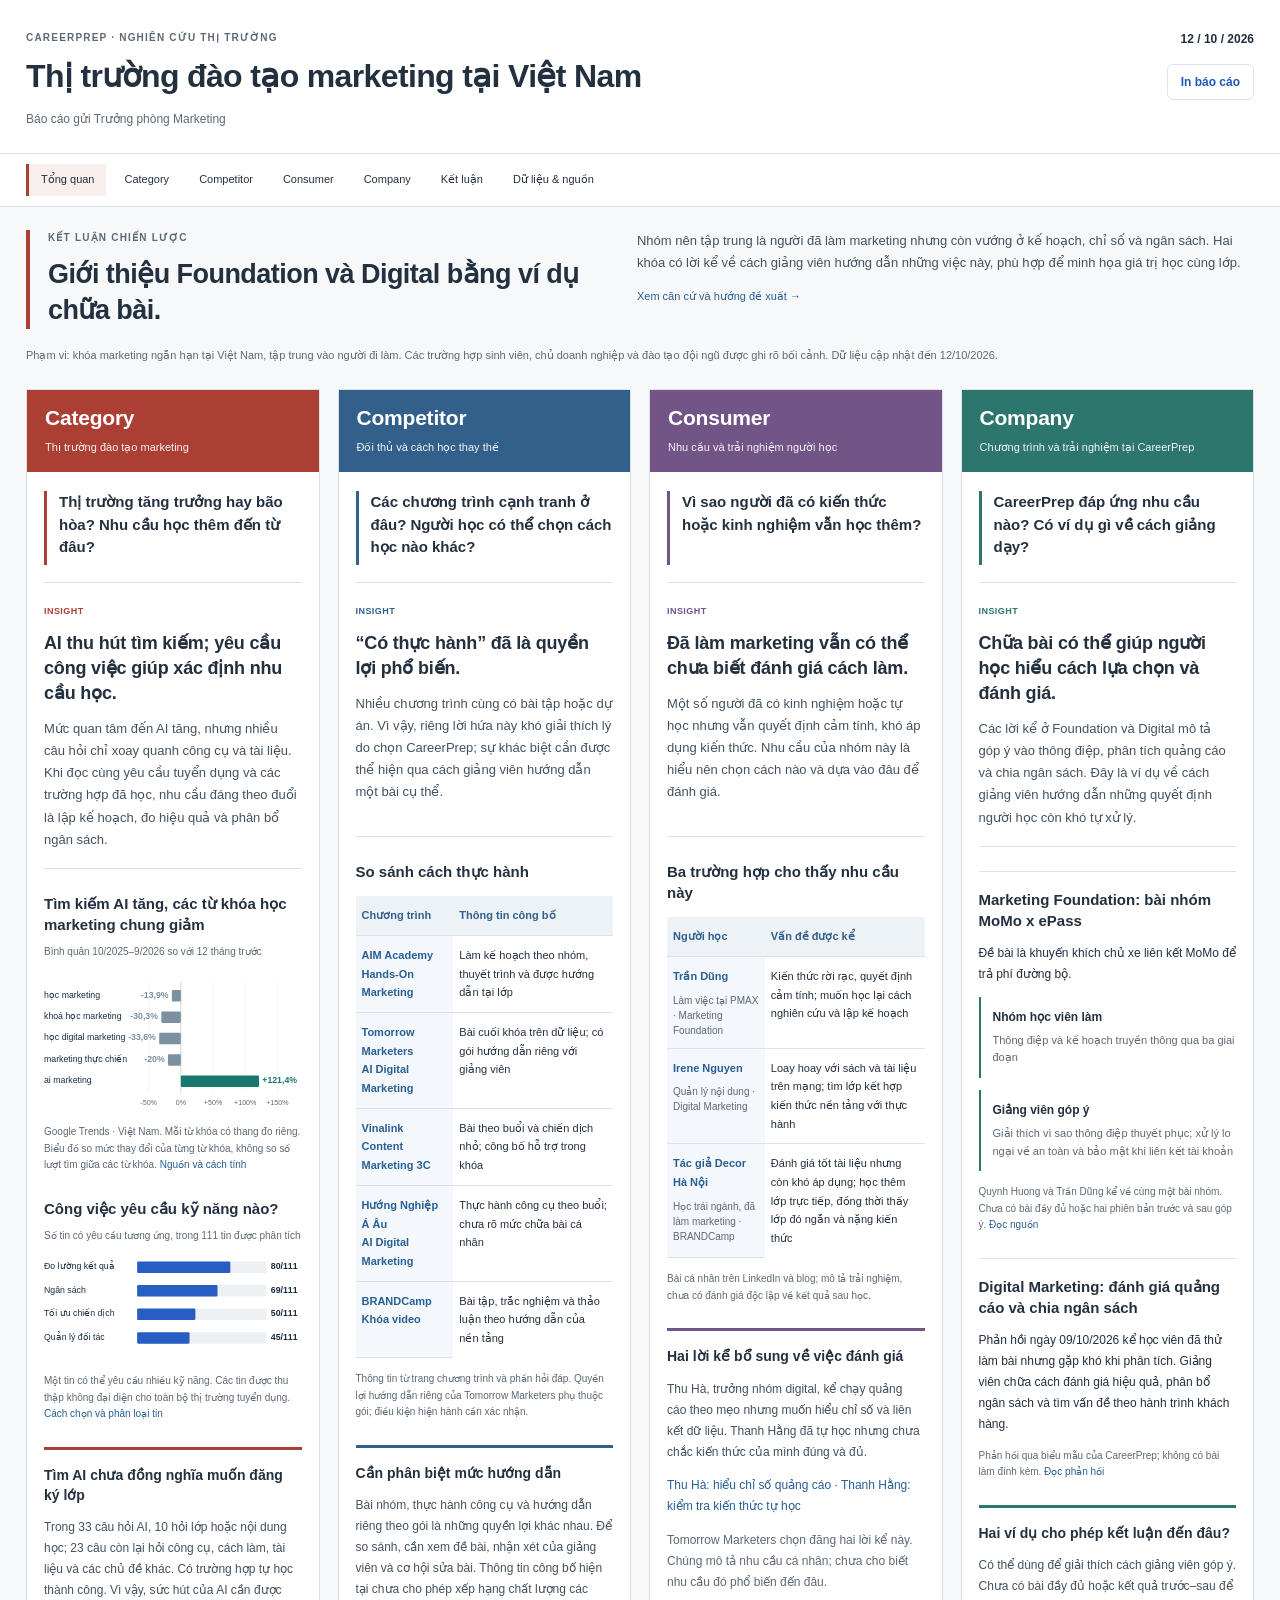
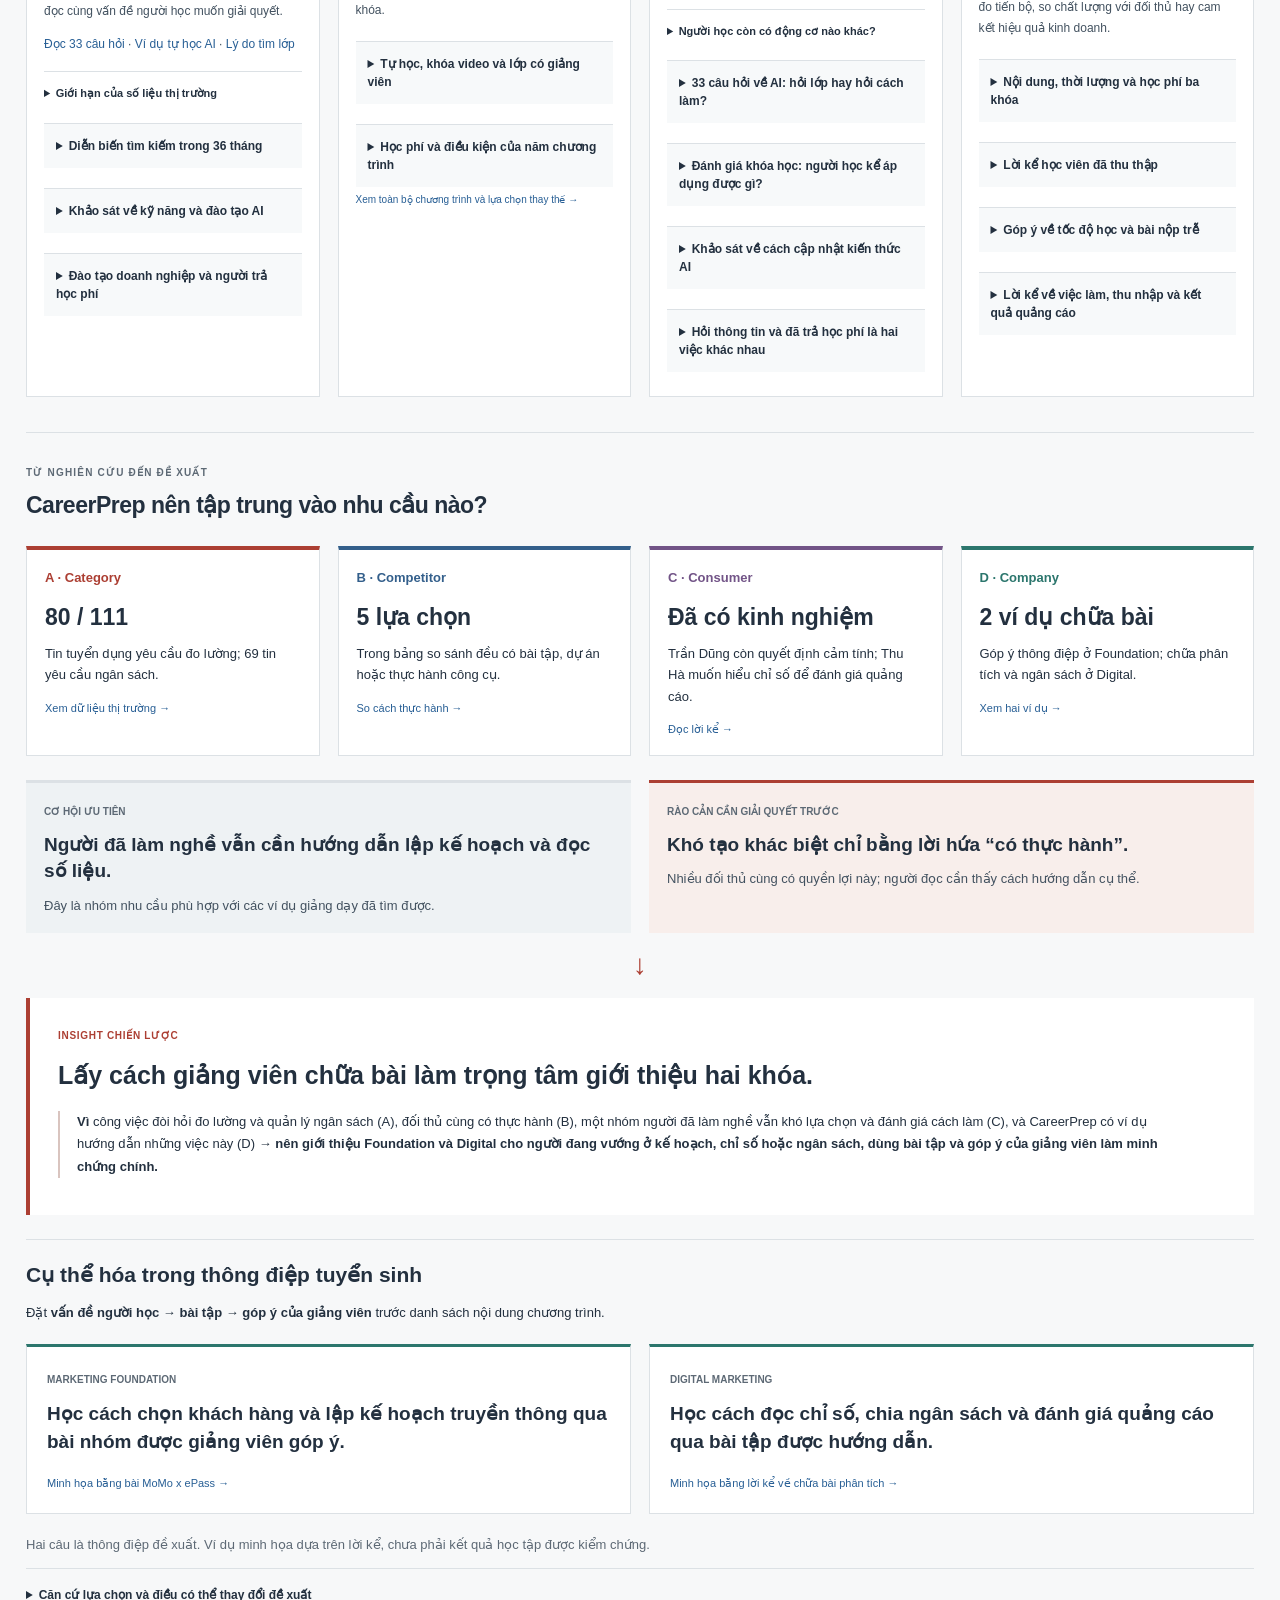
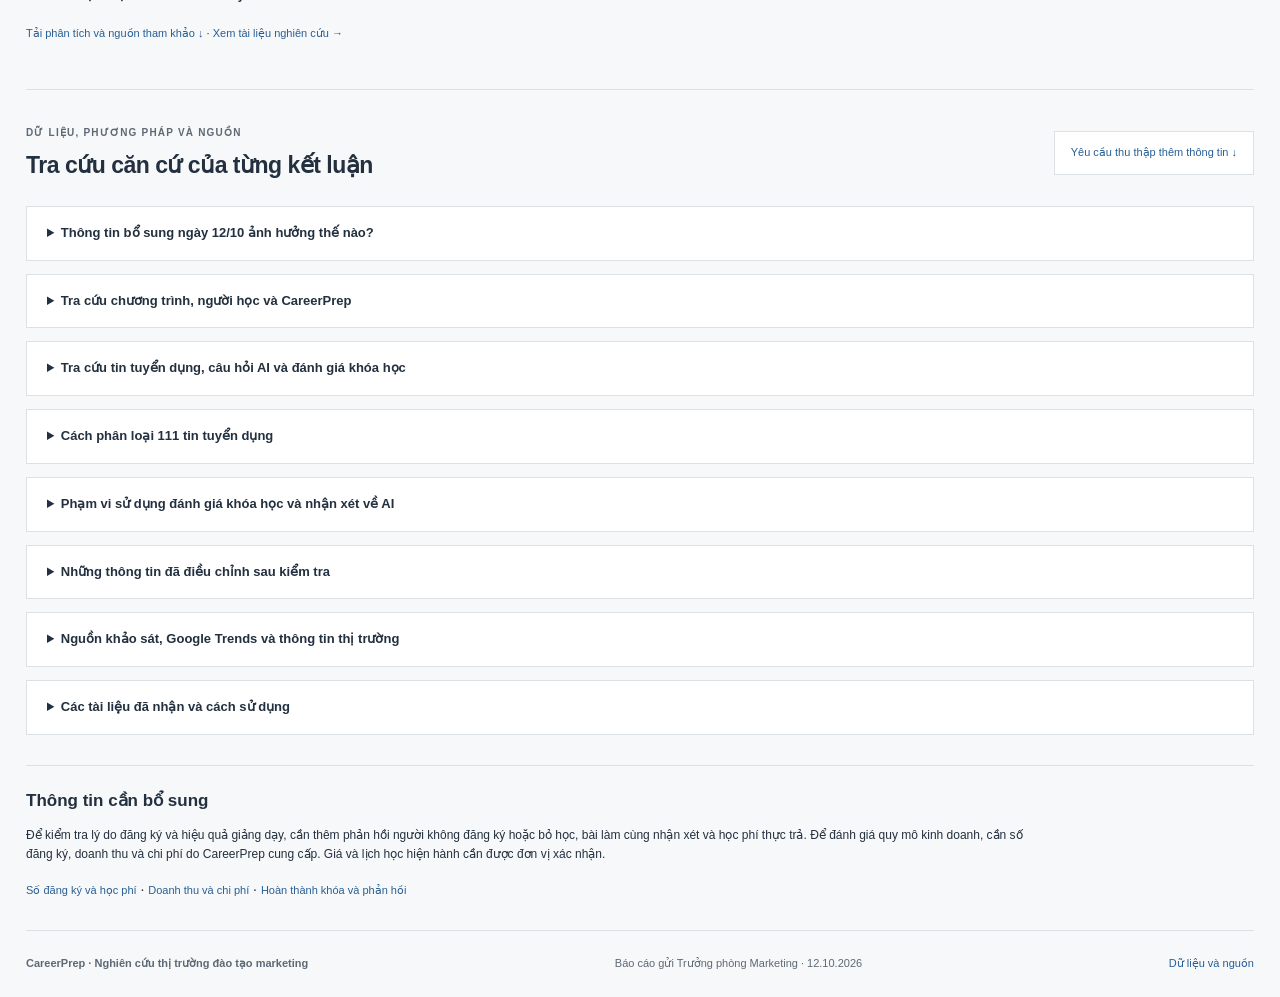
==== index.html @ 3e64b352 "Remove repeated 4C conclusions and rewrite vague dashboard copy in plain Vietnamese" ====
<!doctype html>
<html lang="vi"><head><meta charset="utf-8"><meta name="viewport" content="width=device-width,initial-scale=1"><meta name="description" content="Báo cáo nghiên cứu thị trường đào tạo marketing theo Category, Competitor, Consumer và Company; dữ liệu và nguồn đến 12/10/2026."><title>CareerPrep · Báo cáo nghiên cứu thị trường 4C</title><link rel="stylesheet" href="styles.css?v=research-v22"><link rel="stylesheet" href="research/report.css?v=research-v22"><script defer src="research/data.js?v=research-v22"></script><script defer src="research/hypothesis-data.js?v=research-v22"></script><script defer src="research/three-c-data.js?v=research-v22"></script><script defer src="research/hypothesis.js?v=research-v22"></script><script defer src="research/three-c.js?v=research-v22"></script><script defer src="story.js?v=research-v22"></script><script defer src="research/input-register.js?v=research-v22"></script><script defer src="research/catalog.js?v=research-v22"></script></head>
<body class="research-report reader-v20"><a class="skip" href="#main">Đến nội dung báo cáo</a>
<header class="report-header"><div><p class="report-label">CAREERPREP · NGHIÊN CỨU THỊ TRƯỜNG</p><h1>Thị trường đào tạo marketing tại Việt Nam</h1><p class="report-audience">Báo cáo gửi Trưởng phòng Marketing</p></div><div class="report-date"><b>12 / 10 / 2026</b><button id="print" class="quiet">In báo cáo</button></div></header>
<nav class="report-nav" aria-label="Nội dung báo cáo"><a href="#overview">Tổng quan</a><a href="#category">Category</a><a href="#insights">Competitor</a><a href="#three-c-customers">Consumer</a><a href="#three-c-company">Company</a><a href="#research-conclusions">Kết luận</a><a href="#evidence">Dữ liệu &amp; nguồn</a></nav>
<main id="main"><section id="overview" class="research-intro">
<div class="research-thesis"><div><p class="report-label">KẾT LUẬN CHIẾN LƯỢC</p><h2>Giới thiệu Foundation và Digital bằng ví dụ chữa bài.</h2></div><div><p>Nhóm nên tập trung là người đã làm marketing nhưng còn vướng ở kế hoạch, chỉ số và ngân sách. Hai khóa có lời kể về cách giảng viên hướng dẫn những việc này, phù hợp để minh họa giá trị học cùng lớp.</p><a href="#research-conclusions">Xem căn cứ và hướng đề xuất →</a></div></div>
<p class="scope-note">Phạm vi: khóa marketing ngắn hạn tại Việt Nam, tập trung vào người đi làm. Các trường hợp sinh viên, chủ doanh nghiệp và đào tạo đội ngũ được ghi rõ bối cảnh. Dữ liệu cập nhật đến 12/10/2026.</p>
</section>
<div class="four-c-board" aria-label="Nghiên cứu thị trường theo bốn C">

<section id="category" class="c-panel category"><header class="c-header"><h2>Category</h2><span>Thị trường đào tạo marketing</span></header><div class="c-content">
<p class="c-question">Thị trường tăng trưởng hay bão hòa? Nhu cầu học thêm đến từ đâu?</p>
<div class="c-finding"><span>INSIGHT</span><h3>AI thu hút tìm kiếm; yêu cầu công việc giúp xác định nhu cầu học.</h3><p>Mức quan tâm đến AI tăng, nhưng nhiều câu hỏi chỉ xoay quanh công cụ và tài liệu. Khi đọc cùng yêu cầu tuyển dụng và các trường hợp đã học, nhu cầu đáng theo đuổi là lập kế hoạch, đo hiệu quả và phân bổ ngân sách.</p></div>
<figure class="story-chart"><figcaption><h3>Tìm kiếm AI tăng, các từ khóa học marketing chung giảm</h3><p>Bình quân 10/2025–9/2026 so với 12 tháng trước</p></figcaption><div id="story-search-change"></div><p class="c-note">Google Trends · Việt Nam. Mỗi từ khóa có thang đo riêng. Biểu đồ so mức thay đổi của từng từ khóa, không so số lượt tìm giữa các từ khóa. <a href="#source-S14">Nguồn và cách tính</a></p></figure>
<figure class="story-chart"><figcaption><h3>Công việc yêu cầu kỹ năng nào?</h3><p>Số tin có yêu cầu tương ứng, trong 111 tin được phân tích</p></figcaption><div id="story-job-bars"></div><p class="c-note">Một tin có thể yêu cầu nhiều kỹ năng. Các tin được thu thập không đại diện cho toàn bộ thị trường tuyển dụng. <a href="#wave-jd-method">Cách chọn và phân loại tin</a></p></figure>
<div class="c-reading" id="category-reasoning"><h4>Tìm AI chưa đồng nghĩa muốn đăng ký lớp</h4><p>Trong 33 câu hỏi AI, 10 hỏi lớp hoặc nội dung học; 23 câu còn lại hỏi công cụ, cách làm, tài liệu và các chủ đề khác. Có trường hợp tự học thành công. Vì vậy, sức hút của AI cần được đọc cùng vấn đề người học muốn giải quyết.</p><p><a href="#wave-data" data-wave-set="voices" data-wave-group="ai-request-all">Đọc 33 câu hỏi</a> · <a href="#wave-record-OP-04">Ví dụ tự học AI</a> · <a href="#consumer-reasoning">Lý do tìm lớp</a></p><details><summary>Giới hạn của số liệu thị trường</summary><p>Google Trends đo mức quan tâm tương đối, tin tuyển dụng mô tả yêu cầu nghề. Hai nguồn chưa cho biết doanh số khóa học hoặc liệu cùng một nhóm người đã chuyển sang học AI. Nhu cầu học được suy luận khi đọc cùng các trường hợp đã tham gia lớp.</p></details></div>
<details class="c-detail"><summary>Diễn biến tìm kiếm trong 36 tháng</summary><label class="chart-select">Từ khóa<select id="story-trend-select" aria-label="Chọn từ khóa tìm kiếm"></select></label><div id="story-monthly"></div><p class="c-note">10/2023–9/2026 · thang điểm 0–100 cho từng từ khóa.</p></details>
<details class="c-detail"><summary>Khảo sát về kỹ năng và đào tạo AI</summary><p>MMA × Decision Lab khảo sát 94 người tại Việt Nam, từ 10/2023 đến 2/2024.</p><div id="research-ai-gap"></div><p class="c-note">Khó khăn khi ứng dụng AI; một người có thể chọn nhiều đáp án. <a href="#source-S01">Nguồn</a></p><h4>Tình trạng đào tạo AI tại tổ chức</h4><div id="research-ai-training"></div><p class="c-note">Tỷ lệ làm tròn cộng thành 101%. Khảo sát Đông Nam Á năm 2026 có 143 người, ghi nhận 78% coi kỹ năng và đào tạo là thách thức. Hai khảo sát khác phạm vi, nên không dùng để đo mức tăng tại Việt Nam. <a href="#source-S02">Khảo sát Đông Nam Á</a></p></details>
<details class="c-detail"><summary>Đào tạo doanh nghiệp và người trả học phí</summary><p>Ngoài khóa cho cá nhân, đã có dịch vụ đào tạo đội ngũ doanh nghiệp. Nghiên cứu về doanh nghiệp nhỏ và các chương trình được thu thập bổ sung bối cảnh cho nhu cầu này.</p><p>Chưa có số hợp đồng hoặc học phí thực trả theo năm để so quy mô đào tạo doanh nghiệp với đào tạo cá nhân. Số học viên tích lũy và ngân sách đào tạo chung không được dùng thay cho doanh thu khóa marketing.</p><a href="#source-S32">Nghiên cứu doanh nghiệp nhỏ</a> · <a href="#source-S33">Đào tạo đội ngũ</a> · <a href="#source-S34">Dịch vụ doanh nghiệp</a></details>
</div></section>

<section id="insights" class="c-panel competitor"><header class="c-header"><h2>Competitor</h2><span>Đối thủ và cách học thay thế</span></header><div class="c-content">
<p class="c-question">Các chương trình cạnh tranh ở đâu? Người học có thể chọn cách học nào khác?</p>
<div class="c-finding"><span>INSIGHT</span><h3>“Có thực hành” đã là quyền lợi phổ biến.</h3><p>Nhiều chương trình cùng có bài tập hoặc dự án. Vì vậy, riêng lời hứa này khó giải thích lý do chọn CareerPrep; sự khác biệt cần được thể hiện qua cách giảng viên hướng dẫn một bài cụ thể.</p></div>
<div class="practice-comparison"><h3>So sánh cách thực hành</h3><table><thead><tr><th>Chương trình</th><th>Thông tin công bố</th></tr></thead><tbody>
<tr><th><a href="#three-c-record-CP1a-022">AIM Academy<br>Hands-On Marketing</a></th><td>Làm kế hoạch theo nhóm, thuyết trình và được hướng dẫn tại lớp</td></tr>
<tr><th><a href="#three-c-record-CP1a-002">Tomorrow Marketers<br>AI Digital Marketing</a></th><td>Bài cuối khóa trên dữ liệu; có gói hướng dẫn riêng với giảng viên</td></tr>
<tr><th><a href="#three-c-record-CP2-002">Vinalink<br>Content Marketing 3C</a></th><td>Bài theo buổi và chiến dịch nhỏ; công bố hỗ trợ trong khóa</td></tr>
<tr><th><a href="#three-c-record-CP2-041">Hướng Nghiệp Á Âu<br>AI Digital Marketing</a></th><td>Thực hành công cụ theo buổi; chưa rõ mức chữa bài cá nhân</td></tr>
<tr><th><a href="#three-c-record-M3C-PU-114">BRANDCamp<br>Khóa video</a></th><td>Bài tập, trắc nghiệm và thảo luận theo hướng dẫn của nền tảng</td></tr>
</tbody></table><p class="c-note">Thông tin từ trang chương trình và phần hỏi đáp. Quyền lợi hướng dẫn riêng của Tomorrow Marketers phụ thuộc gói; điều kiện hiện hành cần xác nhận.</p></div>
<div class="c-reading" id="competitor-reasoning"><h4>Cần phân biệt mức hướng dẫn</h4><p>Bài nhóm, thực hành công cụ và hướng dẫn riêng theo gói là những quyền lợi khác nhau. Để so sánh, cần xem đề bài, nhận xét của giảng viên và cơ hội sửa bài. Thông tin công bố hiện tại chưa cho phép xếp hạng chất lượng các khóa.</p></div>
<details class="c-detail"><summary>Tự học, khóa video và lớp có giảng viên</summary><div class="alternative-strip"><div><b>Tự học</b><span>Tìm tài liệu, xem video và thử công cụ; tự kiểm tra cách làm</span></div><div><b>Khóa video</b><span>Học theo chương trình có sẵn, chủ động thời gian; cách hỗ trợ tùy nền tảng</span></div><div><b>Lớp có giảng viên</b><span>Học theo lịch, trao đổi và làm bài; mức chữa bài tùy chương trình</span></div></div><p>Đây là các lựa chọn thay thế cho nhu cầu học thêm. Có người tự học hiệu quả, nên sự quan tâm đến một kỹ năng chưa chắc dẫn đến đăng ký lớp.</p><a href="#wave-record-OP-06">Các trường hợp chọn tự học</a></details>
<details class="c-detail provider-prices"><summary>Học phí và điều kiện của năm chương trình</summary><div class="provider-list">
<article><div><b>AIM Academy</b><span>Hands-On Marketing</span></div><p>8 buổi; đăng ký theo cặp; bài nhóm và thuyết trình.</p><p class="fee"><b>6,5 triệu đồng / 2 người</b><small>Thuế VAT chưa rõ. <a href="#three-c-record-M3C-PU-100">Xem điều kiện</a></small></p></article>
<article><div><b>Tomorrow Marketers</b><span>AI Digital Marketing</span></div><p>8 buổi học cùng lớp và 2 phần tự học; có bài cuối khóa.</p><p class="fee"><b>Giá hiện hành cần xác nhận</b><small>Ngày 11/10 ghi nhận 8,91 triệu đồng. Trang đối chiếu ngày 12/10 ghi mức khác, chưa rõ điều kiện gói. <a href="#three-c-record-VFU-PU001">Hai thông tin giá</a></small></p></article>
<article><div><b>Vinalink</b><span>Agentic Content Marketing 3C</span></div><p>6 buổi / 18 giờ; nội dung đa kênh, AI và bài tập.</p><p class="fee"><b>Hai phần trên trang ghi giá khác nhau</b><small>Phần chính: 9,9 / 7,4 triệu đồng. Phần hỏi đáp: 8,9 / 6,9 / 5,9 triệu đồng. <a href="#three-c-record-M3C-PU-109">Chi tiết</a></small></p></article>
<article><div><b>Hướng Nghiệp Á Âu</b><span>Ứng dụng AI vào Digital Marketing</span></div><p>Trọn khóa 9 buổi hoặc từng chuyên đề 3 buổi.</p><p class="fee"><b>2,4 triệu đồng qua mạng / 3 triệu đồng tại lớp</b><small>Giá trọn khóa ghi nhận ngày 11/10; thuế VAT chưa rõ. <a href="#three-c-record-M3C-PU-110">Xem điều kiện</a></small></p></article>
<article><div><b>BRANDCamp</b><span>Foundation of Digital Marketing</span></div><p>85 video; bài tập và thảo luận; thời gian truy cập không giới hạn theo hướng dẫn nền tảng.</p><p class="fee"><b>299.000 đồng / khóa video</b><small>Giá công bố. Ưu đãi 30% được ghi nhận trước đó chưa được xác nhận lại. <a href="#three-c-record-VFU-PU002">Giá và số video</a> · <a href="#three-c-record-M3C-PU-114">Quyền truy cập</a></small></p></article>
</div></details><a class="c-source" href="#three-c-data">Xem toàn bộ chương trình và lựa chọn thay thế →</a>
</div></section>

<section id="three-c-customers" class="c-panel consumer"><header class="c-header"><h2>Consumer</h2><span>Nhu cầu và trải nghiệm người học</span></header><div class="c-content">
<p class="c-question">Vì sao người đã có kiến thức hoặc kinh nghiệm vẫn học thêm?</p>
<div class="c-finding"><span>INSIGHT</span><h3>Đã làm marketing vẫn có thể chưa biết đánh giá cách làm.</h3><p>Một số người đã có kinh nghiệm hoặc tự học nhưng vẫn quyết định cảm tính, khó áp dụng kiến thức. Nhu cầu của nhóm này là hiểu nên chọn cách nào và dựa vào đâu để đánh giá.</p></div>
<div class="practice-comparison learner-comparison"><h3>Ba trường hợp cho thấy nhu cầu này</h3><table><thead><tr><th>Người học</th><th>Vấn đề được kể</th></tr></thead><tbody>
<tr><th><a href="#three-c-record-M3C-CC-111">Trần Dũng</a><small>Làm việc tại PMAX · Marketing Foundation</small></th><td>Kiến thức rời rạc, quyết định cảm tính; muốn học lại cách nghiên cứu và lập kế hoạch</td></tr>
<tr><th><a href="#three-c-record-M3C-CC-109">Irene Nguyen</a><small>Quản lý nội dung · Digital Marketing</small></th><td>Loay hoay với sách và tài liệu trên mạng; tìm lớp kết hợp kiến thức nền tảng với thực hành</td></tr>
<tr><th><a href="#three-c-record-M3C-CC-005">Tác giả Decor Hà Nội</a><small>Học trái ngành, đã làm marketing · BRANDCamp</small></th><td>Đánh giá tốt tài liệu nhưng còn khó áp dụng; học thêm lớp trực tiếp, đồng thời thấy lớp đó ngắn và nặng kiến thức</td></tr>
</tbody></table><p class="c-note">Bài cá nhân trên LinkedIn và blog; mô tả trải nghiệm, chưa có đánh giá độc lập về kết quả sau học.</p></div>
<div class="c-reading" id="consumer-reasoning"><h4>Hai lời kể bổ sung về việc đánh giá</h4><p>Thu Hà, trưởng nhóm digital, kể chạy quảng cáo theo mẹo nhưng muốn hiểu chỉ số và liên kết dữ liệu. Thanh Hằng đã tự học nhưng chưa chắc kiến thức của mình đúng và đủ.</p><p><a href="#three-c-record-M3C-CC-002">Thu Hà: hiểu chỉ số quảng cáo</a> · <a href="#three-c-record-M3C-CC-010">Thanh Hằng: kiểm tra kiến thức tự học</a></p><p class="c-note">Tomorrow Marketers chọn đăng hai lời kể này. Chúng mô tả nhu cầu cá nhân; chưa cho biết nhu cầu đó phổ biến đến đâu.</p><details><summary>Người học còn có động cơ nào khác?</summary><p>Có người học để tìm hiểu nghề, kết nối hoặc theo bạn bè giới thiệu; có người tự học thành công. Nhu cầu được hướng dẫn cách lựa chọn và đánh giá chỉ mô tả một nhóm người học.</p><a href="#three-c-record-M3C-CC-114">Bạn bè giới thiệu</a> · <a href="#wave-record-OP-08">Các động cơ khác</a> · <a href="#wave-record-OP-04">Tự học thành công</a></details></div>
<details class="c-detail"><summary>33 câu hỏi về AI: hỏi lớp hay hỏi cách làm?</summary><figure class="story-chart"><figcaption><h3>Nội dung các câu hỏi về AI</h3><p>33 câu hỏi; mỗi câu được xếp vào một nhóm</p></figcaption><div id="story-ai-bars"></div><p class="c-note">10 câu thuộc nhóm hỏi lớp hoặc nội dung học; các câu còn lại hỏi công cụ, cách làm và tài liệu. Đây là câu hỏi, chưa phải giao dịch mua khóa. <a href="#wave-data" data-wave-set="voices" data-wave-group="ai-request-all">Đọc 33 câu hỏi</a></p></figure></details>
<details class="c-detail"><summary>Đánh giá khóa học: người học kể áp dụng được gì?</summary><p>Trong 42 đánh giá thuộc phạm vi nghiên cứu, 11 kể đã áp dụng sau học. Bảy trong 11 đánh giá này có liên hệ thương mại được ghi nhận, nên cần thận trọng khi sử dụng.</p><div id="wave-output-chart"></div><p class="c-note">Chủ yếu là đánh giá khóa video. Không dùng để suy tỷ lệ áp dụng của học viên CareerPrep. Một đánh giá không kể việc áp dụng cũng chưa có nghĩa học không hiệu quả. <a href="#wave-data" data-wave-set="reviews" data-wave-group="eligible">Đọc từng đánh giá</a></p></details>
<details class="c-detail"><summary>Khảo sát về cách cập nhật kiến thức AI</summary><div id="research-learning-methods"></div><p class="c-note">MMA × Decision Lab · 94 người tại Việt Nam · 10/2023–2/2024 · được chọn nhiều đáp án. “Khóa đào tạo” không xác nhận học phí hoặc người trả tiền. <a href="#source-S01">Nguồn</a></p></details>
<details class="c-detail"><summary>Hỏi thông tin và đã trả học phí là hai việc khác nhau</summary><p>Ba bình luận LinkedIn lần lượt hỏi thông tin khóa học, xin bài tham khảo và muốn học miễn phí. Không tính cả ba là người có ý định mua.</p><a href="#three-c-record-M3C-CC-115">Hỏi thông tin</a> · <a href="#three-c-record-M3C-CC-116">Xin bài tham khảo</a> · <a href="#three-c-record-M3C-CC-117">Muốn học miễn phí</a></details>
</div></section>

<section id="three-c-company" class="c-panel company"><header class="c-header"><h2>Company</h2><span>Chương trình và trải nghiệm tại CareerPrep</span></header><div class="c-content">
<p class="c-question">CareerPrep đáp ứng nhu cầu nào? Có ví dụ gì về cách giảng dạy?</p>
<div class="c-finding"><span>INSIGHT</span><h3>Chữa bài có thể giúp người học hiểu cách lựa chọn và đánh giá.</h3><p>Các lời kể ở Foundation và Digital mô tả góp ý vào thông điệp, phân tích quảng cáo và chia ngân sách. Đây là ví dụ về cách giảng viên hướng dẫn những quyết định người học còn khó tự xử lý.</p></div>
<div class="company-example"><h3>Marketing Foundation: bài nhóm MoMo x ePass</h3><p>Đề bài là khuyến khích chủ xe liên kết MoMo để trả phí đường bộ.</p><ol class="observed-case"><li><b>Nhóm học viên làm</b><span>Thông điệp và kế hoạch truyền thông qua ba giai đoạn</span></li><li><b>Giảng viên góp ý</b><span>Giải thích vì sao thông điệp thuyết phục; xử lý lo ngại về an toàn và bảo mật khi liên kết tài khoản</span></li></ol><p class="c-note">Quynh Huong và Trần Dũng kể về cùng một bài nhóm. Chưa có bài đầy đủ hoặc hai phiên bản trước và sau góp ý. <a href="#three-c-record-M3C-PF-023">Đọc nguồn</a></p></div>
<div class="company-example"><h3>Digital Marketing: đánh giá quảng cáo và chia ngân sách</h3><p>Phản hồi ngày 09/10/2026 kể học viên đã thử làm bài nhưng gặp khó khi phân tích. Giảng viên chữa cách đánh giá hiệu quả, phân bổ ngân sách và tìm vấn đề theo hành trình khách hàng.</p><p class="c-note">Phản hồi qua biểu mẫu của CareerPrep; không có bài làm đính kèm. <a href="#three-c-record-M3C-PF-016">Đọc phản hồi</a></p></div>
<div class="c-reading" id="company-reasoning"><h4>Hai ví dụ cho phép kết luận đến đâu?</h4><p>Có thể dùng để giải thích cách giảng viên góp ý. Chưa có bài đầy đủ hoặc kết quả trước–sau để đo tiến bộ, so chất lượng với đối thủ hay cam kết hiệu quả kinh doanh.</p></div>
<details class="c-detail"><summary>Nội dung, thời lượng và học phí ba khóa</summary><div class="course-facts" id="story-course-facts"></div><p class="c-note">Foundation: giảm 500.000 đồng trước ngày 15 hằng tháng theo trang đọc ngày 12/10. Digital: gói 5 triệu và 5,99 triệu đồng. Social Media AI: giá ưu đãi 3,2 triệu đồng, mức “giảm 30%” và hướng dẫn thanh toán 4,89 triệu đồng chưa thống nhất; thời hạn ưu đãi chưa rõ.</p></details>
<details class="c-detail"><summary>Lời kể học viên đã thu thập</summary><div class="company-proof"><div><b>Marketing Foundation</b><span>6 bài học viên tự đăng</span></div><div><b>Digital Marketing</b><span>2 bài học viên tự đăng</span></div><div><b>Social Media AI</b><span>Chưa có bài tương ứng trong dữ liệu thu thập</span></div></div><p class="c-note">Đây là số bài tìm được, không phải số người mua hoặc tỷ lệ hài lòng. Bài Data Foundation được giữ riêng vì chưa xác nhận thuộc CareerPrep.</p></details>
<details class="c-detail"><summary>Góp ý về tốc độ học và bài nộp trễ</summary><p>Một phản hồi Digital ngày 19/09/2025 đề nghị giảng chậm hơn cho người mới. Phản hồi ngày 12/08/2026 mong được chữa bài nộp trễ; chưa xác nhận đã được chữa.</p><p><a href="#three-c-record-M3C-PF-039">Tốc độ học</a> · <a href="#three-c-record-M3C-PF-022">Bài nộp trễ</a></p><p class="c-note">Góp ý về Data Marketers thuộc khóa khác, được trình bày riêng.</p></details>
<details class="c-detail"><summary>Lời kể về việc làm, thu nhập và kết quả quảng cáo</summary><p>Có 56 bản ghi từ story Instagram do đơn vị chọn đăng. Chưa xác nhận số học viên riêng biệt hoặc kiểm chứng kết quả được kể. Không dùng những lời kể này để tính tỷ lệ có việc, tăng lương hay hiệu quả quảng cáo.</p><a href="#three-c-record-M3C-OQ-P2-001">Vì sao dữ liệu có 56 bản ghi nhưng ghi chú nói 57 story?</a></details>
</div></section>
</div>

<section class="cross-c connected-story" id="research-conclusions"><div class="connection-heading"><p class="report-label">TỪ NGHIÊN CỨU ĐẾN ĐỀ XUẤT</p><h2>CareerPrep nên tập trung vào nhu cầu nào?</h2></div>
<div class="connection-grid" aria-label="Bốn căn cứ dẫn đến đề xuất"><article class="category"><b>A · Category</b><strong>80 / 111</strong><p>Tin tuyển dụng yêu cầu đo lường; 69 tin yêu cầu ngân sách.</p><a href="#category-reasoning">Xem dữ liệu thị trường →</a></article><article class="competitor"><b>B · Competitor</b><strong>5 lựa chọn</strong><p>Trong bảng so sánh đều có bài tập, dự án hoặc thực hành công cụ.</p><a href="#insights">So cách thực hành →</a></article><article class="consumer"><b>C · Consumer</b><strong>Đã có kinh nghiệm</strong><p>Trần Dũng còn quyết định cảm tính; Thu Hà muốn hiểu chỉ số để đánh giá quảng cáo.</p><a href="#consumer-reasoning">Đọc lời kể →</a></article><article class="company"><b>D · Company</b><strong>2 ví dụ chữa bài</strong><p>Góp ý thông điệp ở Foundation; chữa phân tích và ngân sách ở Digital.</p><a href="#three-c-company">Xem hai ví dụ →</a></article></div>
<div class="strategy-priority"><div><span>CƠ HỘI ƯU TIÊN</span><h3>Người đã làm nghề vẫn cần hướng dẫn lập kế hoạch và đọc số liệu.</h3><p>Đây là nhóm nhu cầu phù hợp với các ví dụ giảng dạy đã tìm được.</p></div><div><span>RÀO CẢN CẦN GIẢI QUYẾT TRƯỚC</span><h3>Khó tạo khác biệt chỉ bằng lời hứa “có thực hành”.</h3><p>Nhiều đối thủ cùng có quyền lợi này; người đọc cần thấy cách hướng dẫn cụ thể.</p></div></div>
<div class="connection-arrow" aria-hidden="true">↓</div><div class="joint-insight"><span>INSIGHT CHIẾN LƯỢC</span><h3>Lấy cách giảng viên chữa bài làm trọng tâm giới thiệu hai khóa.</h3><p class="causal-sentence"><b>Vì</b> công việc đòi hỏi đo lường và quản lý ngân sách (A), đối thủ cùng có thực hành (B), một nhóm người đã làm nghề vẫn khó lựa chọn và đánh giá cách làm (C), và CareerPrep có ví dụ hướng dẫn những việc này (D) → <b>nên giới thiệu Foundation và Digital cho người đang vướng ở kế hoạch, chỉ số hoặc ngân sách, dùng bài tập và góp ý của giảng viên làm minh chứng chính.</b></p></div>
<div class="strategy-application"><h3>Cụ thể hóa trong thông điệp tuyển sinh</h3><p>Đặt <b>vấn đề người học → bài tập → góp ý của giảng viên</b> trước danh sách nội dung chương trình.</p><div class="message-grid"><article><span>MARKETING FOUNDATION</span><h4>Học cách chọn khách hàng và lập kế hoạch truyền thông qua bài nhóm được giảng viên góp ý.</h4><a href="#three-c-record-M3C-PF-023">Minh họa bằng bài MoMo x ePass →</a></article><article><span>DIGITAL MARKETING</span><h4>Học cách đọc chỉ số, chia ngân sách và đánh giá quảng cáo qua bài tập được hướng dẫn.</h4><a href="#three-c-record-M3C-PF-016">Minh họa bằng lời kể về chữa bài phân tích →</a></article></div><p class="c-note">Hai câu là thông điệp đề xuất. Ví dụ minh họa dựa trên lời kể, chưa phải kết quả học tập được kiểm chứng.</p></div>
<details class="conclusion-conditions"><summary>Căn cứ lựa chọn và điều có thể thay đổi đề xuất</summary><p>Ưu tiên nhu cầu này vì có trường hợp cụ thể, phù hợp nội dung khóa và có ví dụ hướng dẫn để minh họa. Chọn Foundation và Digital theo các ví dụ tìm được, chưa phải theo doanh thu hoặc hiệu quả cao nhất.</p><p>Rào cản được ưu tiên theo phân tích 4C; chưa có khảo sát xếp hạng mọi lý do không đăng ký. Cũng chưa xác minh người cân nhắc phản ứng thế nào với thông điệp hiện tại.</p><ul><li>Nếu giá, lịch học, chứng chỉ hoặc kết nối quyết định việc chọn lớp, vai trò của chữa bài trong thông điệp cần được điều chỉnh.</li><li>Muốn khẳng định tiến bộ sau học hoặc chất lượng hơn đối thủ, cần bài làm và nhận xét được so cùng điều kiện.</li></ul></details><p class="connection-download"><a href="research/inference/2026-10-12/insights.md" download>Tải phân tích và nguồn tham khảo ↓</a> · <a href="#input-coverage">Xem tài liệu nghiên cứu →</a></p></section>

<section id="evidence" class="research-appendix"><div class="appendix-heading"><div><p class="report-label">DỮ LIỆU, PHƯƠNG PHÁP VÀ NGUỒN</p><h2>Tra cứu căn cứ của từng kết luận</h2></div><a class="research-download" href="research/muse/2026-10-12-followup/muse_remaining_prompt.md" download>Yêu cầu thu thập thêm thông tin ↓</a></div>
<details class="research-disclosure" id="followup-review"><summary>Thông tin bổ sung ngày 12/10 ảnh hưởng thế nào?</summary><ul><li>Dữ liệu bổ sung giúp nhận diện nhu cầu học của người đã làm nghề và bổ sung hai ví dụ chữa bài.</li><li>Social Media AI chưa có lời kể học viên tương ứng trong tài liệu đã tìm được.</li><li>Học phí được đọc cùng điều kiện gói và ngày ghi nhận. Các mức giá mâu thuẫn được trình bày riêng.</li><li>Các trường hợp trùng và thông tin chưa xác nhận đều có ghi chú. Người xin tài liệu không được tính thành người có ý định mua khóa.</li></ul><div class="actions" id="followup-downloads"></div><p class="c-note">Bảy tài liệu bổ sung gồm 331 thông tin chương trình, 98 bản ghi bài tập và phản hồi, 36 trường hợp người học, 83 nguồn, 133 lần kiểm tra và 47 câu hỏi. Một người có thể được nhắc ở nhiều tài liệu.</p></details>
<details class="research-disclosure" id="three-c-browser"><summary>Tra cứu chương trình, người học và CareerPrep</summary><article class="panel" id="three-c-data"><div class="panel-head"><div><h3>Dữ liệu về chương trình và người học</h3><p class="caption">Có 142 thông tin chương trình, 47 lựa chọn thay thế, 124 bản ghi về người học và 48 thông tin CareerPrep. Số dòng không tương đương số chương trình hoặc số người riêng biệt.</p></div></div>
<div class="wave-controls"><label>Loại dữ liệu<select id="three-c-dataset" aria-label="Loại thông tin chương trình"><option value="programs">Chương trình đối thủ</option><option value="alternatives">Phương án thay thế</option><option value="customers">Trường hợp người học</option><option value="company">Thông tin CareerPrep</option><option value="evidence">Dữ kiện</option><option value="sources">Nguồn</option><option value="logs">Lịch sử tìm và kiểm tra nguồn</option><option value="updates">Thông tin chương trình bổ sung</option><option value="practice">Bài tập và phản hồi</option><option value="questions">Câu hỏi cần xác nhận</option></select></label><label>Tình trạng thông tin<select id="three-c-status" aria-label="Tình trạng thông tin chương trình"><option value="">Tất cả</option></select></label><label>Tìm đơn vị, người học hoặc nội dung<input id="three-c-search" type="search" aria-label="Tìm thông tin chương trình và người học" placeholder="CareerPrep, học phí, tên người học…"></label><button class="quiet" id="three-c-reset">Xóa bộ lọc</button></div>
<p class="caption" id="three-c-count" aria-live="polite"></p><div class="table-wrap"><table class="three-c-records"><thead><tr><th>Mã / tên</th><th>Nội dung</th><th>Ghi chú về nguồn</th><th>Nguồn / nội dung đầy đủ</th></tr></thead><tbody id="three-c-body"></tbody></table></div><div class="wave-pagination"><button class="quiet" id="three-c-prev">Trang trước</button><span id="three-c-page"></span><button class="quiet" id="three-c-next">Trang sau</button></div>
<details class="calculation" id="three-c-audit"><summary>Thông tin trùng, mâu thuẫn hoặc chưa rõ</summary><div class="table-wrap"><table><thead><tr><th>Thông tin liên quan</th><th>Cách sử dụng</th><th>Lý do</th></tr></thead><tbody id="three-c-audit-body"></tbody></table></div></details>
<details class="calculation"><summary>Tải tài liệu gốc và yêu cầu thu thập thêm</summary><div class="actions" id="three-c-downloads"></div><p class="chart-note">Có thể tải các tài liệu ban đầu hoặc bản kèm ghi chú kiểm tra. </p></details></article></details>
<details class="research-disclosure" id="wave-browser"><summary>Tra cứu tin tuyển dụng, câu hỏi AI và đánh giá khóa học</summary><div id="wave-stats" class="wave-stats"></div><div id="wave-data"><h4>Tìm nội dung đã thu thập</h4><p class="caption">Chọn loại thông tin, nhóm nội dung hoặc tìm theo từ khóa. Bấm vào mã tham chiếu để đọc nguồn và nội dung đầy đủ.</p><div class="wave-controls"><label>Loại dữ liệu<select id="wave-dataset" aria-label="Loại thông tin tuyển dụng và đánh giá"><option value="evidence">115 thông tin và bảng tổng hợp</option><option value="jd">112 tin tuyển dụng</option><option value="reviews">54 đánh giá khóa học</option><option value="voices">164 bản ghi thảo luận</option><option value="opportunities">11 bảng so sánh nhu cầu</option></select></label><label>Lọc theo<select id="wave-group" aria-label="Nhóm nội dung tuyển dụng và đánh giá"></select></label><label>Tìm nội dung<input id="wave-search" type="search" aria-label="Tìm tin tuyển dụng và đánh giá" placeholder="Ngân sách, video, tên khóa học…"></label><button class="quiet" id="wave-reset">Bỏ lọc</button></div><p class="caption" id="wave-count" aria-live="polite"></p><div class="table-wrap"><table class="wave-data-table"><thead><tr><th>Mã / nhóm</th><th>Nội dung</th><th>Ghi chú về nguồn và cách sử dụng</th><th>Nguồn / nội dung đầy đủ</th></tr></thead><tbody id="wave-data-body"></tbody></table></div><div class="wave-pagination"><button id="wave-prev" class="quiet">Trang trước</button><span id="wave-page"></span><button id="wave-next" class="quiet">Trang sau</button></div></div>
<div class="actions" id="wave-downloads"></div></details>
<details class="research-disclosure" id="wave-jd-method"><summary>Cách phân loại 111 tin tuyển dụng</summary><div class="table-wrap"><table><thead><tr><th>Yêu cầu</th><th>Trước kiểm tra</th><th>Sau kiểm tra</th><th>Điều chỉnh</th></tr></thead><tbody id="wave-jd-compare"></tbody></table></div><div class="table-wrap"><table><thead><tr><th>Vai trò</th><th>Số tin</th><th>Ngân sách</th><th>Đo lường</th><th>Tối ưu</th><th>Đối tác</th></tr></thead><tbody id="wave-role-matrix"></tbody></table></div><p class="c-note">Thu thập 112 tin, loại một tin thực tập và phân tích 111 tin. Một tin có thể thuộc nhiều nhóm yêu cầu. Các tin được chọn không đại diện cho toàn thị trường tuyển dụng.</p></details>
<details class="research-disclosure"><summary>Phạm vi sử dụng đánh giá khóa học và nhận xét về AI</summary><div id="wave-review-chart"></div><p class="c-note">Trong 54 đánh giá thu thập, 42 thuộc phạm vi nghiên cứu; 16 trong số này có liên hệ thương mại được ghi nhận. Thông tin này giúp đọc nguồn thận trọng hơn, không xếp hạng chất lượng khóa.</p><div class="table-wrap"><table><thead><tr><th>Chủ đề nhận xét / lời kể</th><th>Số bản ghi</th><th>Tra cứu</th></tr></thead><tbody id="wave-ai-other-body"></tbody></table></div></details>
<details class="research-disclosure"><summary>Những thông tin đã điều chỉnh sau kiểm tra</summary><div class="table-wrap"><table><thead><tr><th>Mục</th><th>Điều chỉnh</th><th>Căn cứ</th></tr></thead><tbody id="wave-audit-body"></tbody></table></div></details>
<details class="research-disclosure" id="baseline-source-browser"><summary>Nguồn khảo sát, Google Trends và thông tin thị trường</summary><div class="baseline-tools"><label>Tìm thông tin<input id="baseline-search" type="search" placeholder="AI, đào tạo, kỹ năng…"></label><button id="download-csv" class="quiet">Tải bảng thông tin thị trường</button></div><p id="baseline-count" class="c-note"></p><div class="table-wrap"><table><thead><tr><th>Mã</th><th>Dữ kiện</th><th>Số liệu / thời gian</th><th>Nguồn / giới hạn</th></tr></thead><tbody id="baseline-evidence-body"></tbody></table></div><div class="sources" id="sources"></div></details>
<details class="research-disclosure" id="input-coverage"><summary>Các tài liệu đã nhận và cách sử dụng</summary><p class="c-note">Bảng ghi rõ tài liệu nào được dùng cho kết luận, tài liệu nào chỉ bổ sung bối cảnh và thông tin nào đã được điều chỉnh. Có thể mở hoặc tải từng file gốc.</p><p id="input-coverage-summary"></p><div class="table-wrap"><table class="input-register-table"><thead><tr><th>Tài liệu</th><th>Phạm vi</th><th>Cách sử dụng</th><th>Bản gốc</th></tr></thead><tbody id="input-coverage-body"></tbody></table></div><label class="raw-select">Chọn bảng dữ liệu để đọc<select id="raw-file-select" aria-label="Chọn bảng dữ liệu gốc"></select></label><p id="raw-file-count" class="c-note"></p><div class="table-wrap"><table><thead id="raw-file-head"></thead><tbody id="raw-file-body"></tbody></table></div><div class="wave-pagination"><button id="raw-file-prev" class="quiet">Trang trước</button><span id="raw-file-page"></span><button id="raw-file-next" class="quiet">Trang sau</button></div></details>
<div class="remaining-questions"><h3>Thông tin cần bổ sung</h3><p>Để kiểm tra lý do đăng ký và hiệu quả giảng dạy, cần thêm phản hồi người không đăng ký hoặc bỏ học, bài làm cùng nhận xét và học phí thực trả. Để đánh giá quy mô kinh doanh, cần số đăng ký, doanh thu và chi phí do CareerPrep cung cấp. Giá và lịch học hiện hành cần được đơn vị xác nhận.</p><a href="#three-c-record-M3C-OQ-INT-001">Số đăng ký và học phí</a> · <a href="#three-c-record-M3C-OQ-INT-002">Doanh thu và chi phí</a> · <a href="#three-c-record-M3C-OQ-INT-004">Hoàn thành khóa và phản hồi</a></div>
</section><footer class="report-footer"><b>CareerPrep · Nghiên cứu thị trường đào tạo marketing</b><span>Báo cáo gửi Trưởng phòng Marketing · 12.10.2026</span><a href="#evidence">Dữ liệu và nguồn</a></footer><div hidden id="wave-unused-chart-hooks"><div id="wave-jd-chart"></div><div id="wave-ai-chart"></div></div></main></body></html>
---- styles.css ----
:root{--ink:#182640;--muted:#617085;--line:#dce3ec;--blue:#2156b8;--sky:#ecf3ff;--amber:#815108;--bg:#f3f5f9;--red:#bd4139;--nav:#15243d}*{box-sizing:border-box}html{scroll-behavior:smooth;scroll-padding-top:80px}body{margin:0;background:var(--bg);font:16px/1.6 -apple-system,BlinkMacSystemFont,"Segoe UI",Arial,sans-serif;color:var(--ink)}a{color:var(--blue);text-underline-offset:3px}button,input,select{font:inherit}button,.button{display:inline-flex;align-items:center;justify-content:center;min-height:42px;padding:9px 17px;border:1px solid var(--blue);background:var(--blue);border-radius:6px;color:white;text-decoration:none;font-size:14px;font-weight:650;cursor:pointer}button:hover,.button:hover{filter:brightness(.94)}button:focus-visible,a:focus-visible,input:focus-visible,select:focus-visible,summary:focus-visible{outline:3px solid #eea626;outline-offset:4px}.secondary,.quiet{background:white;color:var(--blue)}.quiet{border-color:var(--line);padding:7px 13px;min-height:36px}.sidebar{position:fixed;inset:0 auto 0 0;width:210px;background:var(--nav);color:white;padding:30px 20px;display:flex;flex-direction:column;z-index:20}.brand{display:flex;gap:11px;align-items:center;color:white;text-decoration:none;font-size:15px;line-height:1.3}.logo{font-size:20px;letter-spacing:-1px;font-weight:800;display:grid;place-items:center;grid-auto-flow:column;width:49px;height:49px;border:1px solid #6f87aa;border-radius:8px}.logo span{color:#e17a65}.nav-label{margin:42px 10px 12px;font-size:12px;letter-spacing:1.3px;color:#a3b4d0}.sidebar nav{display:flex;flex-direction:column;gap:7px}.sidebar nav a{padding:11px 10px;border-radius:5px;color:#c8d3e4;font-size:14px;text-decoration:none}.sidebar nav a:hover,.sidebar nav a.selected{background:#2b4160;color:white}.sidebar-foot{margin-top:auto;padding:30px 10px 0;border-top:1px solid #3a4a63;color:#b0bfd5}.sidebar-foot span,.sidebar-foot small{font-size:12px}.sidebar-foot p{font-size:14px;line-height:1.6}main{margin-left:210px;padding:0 36px;max-width:1810px}.topbar{min-height:74px;display:flex;align-items:center;justify-content:space-between;border-bottom:1px solid var(--line);gap:18px}.topbar>span{font-size:12px;letter-spacing:1.4px;font-weight:700;color:var(--muted)}.topbar>div{display:flex;align-items:center;gap:14px}.pill{display:inline-flex;align-items:center;border-radius:4px;padding:4px 9px;font-size:12px;line-height:1.4;font-weight:650;white-space:normal}.amber{background:#fff0d8;color:var(--amber)}.blue{background:var(--sky);color:#2255a8}.purple{background:#efedfc;color:#6246a0}.outline{background:white;border:1px solid #d5deeb;color:var(--muted)}section{padding-top:38px}h1,h2,h3,p{margin-top:0}h1{font-size:36px;line-height:1.25;letter-spacing:-1px;margin-bottom:15px}h2{font-size:25px;line-height:1.35;letter-spacing:-.5px;margin-bottom:10px}h3{font-size:18px;line-height:1.45;margin-bottom:12px}p{margin-bottom:14px}.heading{display:flex;gap:30px;justify-content:space-between;align-items:flex-start}.heading>div:first-child{max-width:800px}.eyebrow{font-size:12px;letter-spacing:1.4px;font-weight:750;color:var(--blue);margin-bottom:12px}.lede{color:var(--muted);max-width:890px;margin-bottom:22px}.report-meta{min-width:206px;padding-top:6px;font-size:12px;display:flex;gap:6px;align-items:flex-start;flex-direction:column;color:var(--muted)}.report-meta b{font-size:16px;color:var(--ink);margin-bottom:6px}.report-meta .pill{margin-top:7px}.scope-note{display:grid;grid-template-columns:165px 1fr;gap:18px;background:#e8eef8;border-left:4px solid var(--blue);padding:18px 22px;font-size:14px;border-radius:4px;margin:5px 0 24px}.kpis{display:grid;grid-template-columns:repeat(3,1fr);gap:18px}.kpis article{background:white;border:1px solid var(--line);border-top:3px solid var(--blue);padding:21px 24px;border-radius:6px}.kpis article>span{display:block;font-size:14px;color:var(--muted)}.kpis strong{display:block;font-size:45px;line-height:1.4;margin:10px 0}.kpis strong small{font-size:18px;padding-left:6px;font-weight:500}.kpis .text-stat{font-size:28px;margin:22px 0}.kpis p{font-size:14px;min-height:65px;margin-bottom:12px}.kpis a{font-size:12px}.brief{display:grid;grid-template-columns:1fr 1fr;border:1px solid var(--line);background:#fff;border-radius:6px;margin-top:20px}.brief article{padding:24px 28px}.brief article+article{border-left:1px solid var(--line)}.brief h2{font-size:21px;margin-top:10px}.brief p{font-size:15px}.brief a{font-size:13px}.section-head{display:flex;align-items:flex-start;justify-content:space-between;gap:20px;margin-bottom:18px}.section-head .eyebrow{margin-bottom:8px}.section-head .lede{margin-bottom:0}.panel{background:white;border:1px solid var(--line);border-radius:6px;margin-bottom:20px;padding:24px}.panel-head{display:flex;gap:15px;align-items:flex-start;justify-content:space-between;margin-bottom:18px}.panel-head h3{margin-bottom:4px}.caption{font-size:13px;line-height:1.5;color:var(--muted);margin:0}.table-wrap{overflow-x:auto}table{border-collapse:collapse;width:100%;font-size:14px}th{text-align:left;color:#52647d;background:#f4f7fb;font-size:12px;font-weight:700;padding:13px 14px;border-bottom:1px solid #ced8e6}td{padding:16px 14px;vertical-align:top;border-bottom:1px solid #e6ebf2;line-height:1.55}tbody tr:last-child td{border-bottom:0}tbody tr:hover{background:#f9fbff}td small{display:block;font-size:12px;color:var(--muted);margin-top:4px}.question-table th:first-child,.question-table td:first-child{width:16%;font-weight:650}.question-table th:nth-child(2){width:37%}.question-table th:nth-child(3){width:17%}.chart-grid,.method-grid{display:grid;grid-template-columns:1fr 1fr;gap:20px}.chart-grid .panel{min-width:0}.chart-note{font-size:13px;line-height:1.6;color:var(--muted);margin:16px 0 0}.source-line{font-size:12px;margin:14px 0 0}.big-finding{display:flex;gap:22px;align-items:center;padding:12px 0}.big-finding>strong{font-size:76px;line-height:1.2;color:var(--blue);letter-spacing:-3px}.big-finding>strong span{font-size:32px;letter-spacing:0}.big-finding>div b{font-size:18px}.big-finding p{font-size:14px;margin:5px 0}.finding-box{margin-top:18px;padding:17px;background:#eff4fc;border-left:3px solid var(--blue);font-size:14px}.finding-box p{margin:5px 0 0}.bars{margin-top:25px}.bar-row{display:grid;grid-template-columns:minmax(110px,43%) 1fr 46px;align-items:center;gap:10px;margin:18px 0;font-size:14px}.bar-track{height:18px;background:#edf1f6;border-radius:2px}.bar-fill{height:100%;width:var(--bar-width);background:var(--blue);border-radius:2px}.bar-value{text-align:right;font-weight:750;font-size:14px}.bar-row:nth-child(2) .bar-fill{background:#4978c3}.bar-row:nth-child(3) .bar-fill{background:#7499d5}.bar-row:nth-child(4) .bar-fill{background:#91b0df}.bar-row:nth-child(5) .bar-fill{background:#a4bce0}.chart-axis{margin-left:calc(43% + 10px);margin-right:56px;display:flex;justify-content:space-between;font-size:12px;color:var(--muted);border-top:1px solid var(--line);padding-top:6px}.price-groups{display:grid;grid-template-columns:1fr 1fr;gap:34px}.price-group{min-width:0;border-left:3px solid #d3dff0;padding-left:18px}.price-group h4{font-size:15px;margin:0 0 7px}.price-group .bar-row{grid-template-columns:minmax(110px,36%) 1fr 55px}.price-group .chart-axis{margin-left:calc(36% + 10px);margin-right:65px}.price-group p{font-size:12px;margin-bottom:4px;color:var(--muted)}.four-cs{display:grid;grid-template-columns:repeat(4,1fr);gap:16px}.insight{display:flex;flex-direction:column;padding:24px 20px;background:white;border:1px solid var(--line);border-top:4px solid #a8b4c7;border-radius:6px;min-width:0}.insight.active{border-top-color:var(--blue);background:#eef4ff}.insight-top{display:flex;flex-direction:column;align-items:flex-start;gap:9px;margin-bottom:20px}.insight-top>span:first-child{font-size:12px;letter-spacing:.7px;font-weight:750}.insight h3{font-size:19px}.insight p{font-size:14px}.insight-evidence{margin-top:auto;padding-top:15px;border-top:1px solid #cbd6e5;font-size:12px;color:var(--muted)}.insight .caption{margin-top:12px;font-size:12px}.strategy-panel{display:grid;grid-template-columns:1.6fr 1fr;gap:38px;background:#192b48;color:white;padding:32px;border-radius:6px;margin-bottom:20px}.strategy-panel .eyebrow{color:#a9c4f5}.strategy-panel h3{font-size:27px;line-height:1.4}.strategy-panel p{font-size:15px;color:#d7e2f2;margin-bottom:0}.strategy-proof{border-left:1px solid #596a84;padding-left:27px;font-size:14px}.strategy-proof ul{padding-left:19px;margin-bottom:0}.strategy-proof li+li{margin-top:10px}.actions{display:flex;gap:10px;flex-wrap:wrap}.evidence-tools{display:grid;grid-template-columns:2fr 1fr 1fr auto;gap:16px;align-items:end;margin-bottom:20px}.evidence-tools label{font-size:12px;font-weight:650;color:var(--muted);display:flex;flex-direction:column;gap:7px}input,select{width:100%;min-width:0;font-size:14px;min-height:42px;border:1px solid #c5cfde;border-radius:5px;background:white;padding:8px;color:var(--ink)}.count{font-size:13px;padding-bottom:10px;color:var(--muted);min-width:70px}.data-table{min-width:800px}.data-table td:nth-child(4){white-space:nowrap;font-weight:650}.empty{padding:35px;text-align:center;color:var(--muted)}summary{font-size:17px;font-weight:650;cursor:pointer}details[open]>summary{margin-bottom:20px}.sources{display:grid;grid-template-columns:1fr 1fr;gap:0 28px}.source-item{padding:21px 0;border-bottom:1px solid var(--line);scroll-margin-top:25px}.source-item h4{font-size:15px;margin:0 0 6px}.source-item h4 span{font-size:12px;background:#e9eff9;padding:3px 6px;border-radius:3px;margin-right:5px}.source-item p{font-size:13px;color:var(--muted);margin:5px 0}.source-item a{font-size:13px}.source-item:target{background:#eff5ff;outline:7px solid #eff5ff}.method-grid .panel p,.method-grid li{font-size:14px}.method-grid ul{padding-left:20px}.method-grid li+li{margin-top:10px}footer{padding:25px 0 35px;border-top:1px solid var(--line);margin-top:15px;display:flex;justify-content:space-between;gap:18px;color:var(--muted);font-size:12px}.skip{position:fixed;top:-80px;left:20px;background:white;z-index:30;padding:12px}.skip:focus{top:10px}@media(min-width:1600px){main{padding:0 52px}.heading>div:first-child{max-width:950px}h1{font-size:41px}}@media(max-width:1250px){.heading{flex-direction:column;gap:0}.report-meta{flex-direction:row;flex-wrap:wrap;gap:12px;min-width:0;margin-bottom:20px;align-items:center}.report-meta b{margin:0}.report-meta .pill{margin:0}.four-cs{grid-template-columns:repeat(2,1fr)}.kpis article{padding:20px 17px}.kpis .text-stat{font-size:25px}.evidence-tools{grid-template-columns:2fr 1fr 1fr}.count{grid-column:1/-1;padding:0}.big-finding>strong{font-size:62px}.panel{padding:21px}.price-groups{gap:20px}.price-group .bar-row{grid-template-columns:36% 1fr 45px}.price-group .chart-axis{margin-right:55px}}@media(max-width:1000px){main{padding:0 24px}.sidebar{width:185px;padding:25px 15px}main{margin-left:185px}.chart-grid,.method-grid,.price-groups{grid-template-columns:1fr}.chart-grid{gap:0}.kpis{grid-template-columns:1fr 1fr}.kpis article:last-child{grid-column:1/-1}.kpis p{min-height:0}.kpis .text-stat{margin:10px 0}.brief{grid-template-columns:1fr}.brief article+article{border-left:0;border-top:1px solid var(--line)}.sources{grid-template-columns:1fr}.strategy-panel{grid-template-columns:1fr;gap:25px}.strategy-proof{border-left:0;border-top:1px solid #596a84;padding:20px 0 0}.topbar>span{max-width:150px}.section-head{flex-wrap:wrap}footer{flex-wrap:wrap}}@media(max-width:760px){.sidebar{position:static;width:auto;padding:15px 20px}.brand{display:flex}.brand br{display:none}.brand b{font-size:16px}.logo{width:39px;height:39px;font-size:17px}.nav-label,.sidebar-foot{display:none}.sidebar nav{display:flex;flex-direction:row;overflow-x:auto;gap:4px;margin-top:12px}.sidebar nav a{white-space:nowrap;font-size:13px;padding:7px 10px}.sidebar nav a:first-child{display:none}main{margin-left:0;padding:0 18px}.topbar{min-height:65px}.topbar>span{font-size:10px;max-width:120px;letter-spacing:.6px}.topbar>div{gap:8px}.topbar .pill{font-size:10px}.quiet{font-size:12px;padding:6px 9px}section{padding-top:28px}h1{font-size:29px;letter-spacing:-.6px}h2{font-size:22px}.lede{font-size:15px}.scope-note{grid-template-columns:1fr;gap:6px;padding:16px}.kpis{gap:12px}.kpis strong{font-size:39px}.kpis article>span{font-size:13px}.kpis article{padding:17px 14px}.brief article{padding:20px}.panel{padding:18px}.panel-head{flex-wrap:wrap}.panel-head .pill{font-size:11px}.four-cs{grid-template-columns:1fr}.insight{padding:22px}.insight-top{flex-direction:row;justify-content:space-between;align-items:center;margin-bottom:15px}.strategy-panel{padding:24px}.strategy-panel h3{font-size:23px}.evidence-tools{grid-template-columns:1fr 1fr}.evidence-tools label:first-child{grid-column:1/-1}.bar-row{font-size:13px;grid-template-columns:43% 1fr 39px;gap:8px}.bar-value{font-size:13px}.chart-axis{margin-right:47px}.price-group .bar-row{grid-template-columns:38% 1fr 44px}.price-group .chart-axis{margin-left:calc(38% + 10px)}th{padding:11px}td{padding:13px 11px}.question-table{min-width:750px}#supply table,#strategy table,#next>.panel table,.context table{min-width:680px}.actions{width:100%}.actions>*{flex:1}.report-meta{font-size:12px}footer{font-size:12px;flex-direction:column;gap:7px}}@media(prefers-reduced-motion:reduce){html{scroll-behavior:auto}}@media print{body{background:white;font-size:11px;color:#182640}.sidebar,.topbar,.actions,.evidence-tools,#print{display:none}main{margin:0;padding:0;max-width:none}section{padding-top:20px;break-inside:auto}h1{font-size:28px}h2{font-size:20px}.panel,.kpis article,.insight,.brief{break-inside:avoid;border-color:#bec8d6}.chart-grid,.method-grid{grid-template-columns:1fr 1fr}.kpis{grid-template-columns:repeat(3,1fr)}.four-cs{grid-template-columns:repeat(2,1fr)}.strategy-panel{background:white;color:#182640;border:1px solid #bec8d6;grid-template-columns:1.4fr 1fr}.strategy-panel p,.strategy-panel .eyebrow{color:#182640}.table-wrap{overflow:visible}table,.data-table,.question-table,#supply table,#strategy table,#next>.panel table,.context table{min-width:0;font-size:11px}th{font-size:10px}.bar-fill{print-color-adjust:exact;-webkit-print-color-adjust:exact}.sources{grid-template-columns:1fr 1fr}.source-item{break-inside:avoid}.report-meta{flex-direction:row}footer{display:none}a{color:#2156b8}thead{display:table-header-group}tr{break-inside:avoid}}
.trends-controls{display:flex;gap:12px 20px;flex-wrap:wrap;margin:18px 0}.trends-controls label{display:flex;gap:7px;align-items:center;font-size:13px;font-weight:650;color:var(--series-color);cursor:pointer}.trends-controls input{width:17px;min-height:17px;margin:0;accent-color:var(--series-color)}.trends-chart{overflow-x:auto;margin:18px 0}.trends-chart svg{display:block;width:100%;min-width:640px;height:auto}.trends-chart text{fill:#64748b;font-size:12px}.trends-table{min-width:670px}.trends-table caption{font-size:14px;font-weight:650;text-align:left;padding:14px 0}.trends-table td:not(:first-child),.trends-table th:not(:first-child){text-align:right}.series-dot{display:inline-block;width:9px;height:9px;border-radius:50%;margin-right:8px}#trends-raw>.actions{margin:20px 0}#trends-raw>details{border-top:1px solid var(--line);padding:18px 0}#trends-raw>details>summary{font-size:15px}.related-grid{display:grid;grid-template-columns:1fr 1fr;gap:24px}.related-grid table{min-width:390px;font-size:13px}.related-grid td:nth-child(n+2){white-space:nowrap}.related-grid h4{margin:18px 0}.related-grid .table-wrap{max-height:550px;overflow:auto}.related-grid th{position:sticky;top:0}@media(max-width:1250px){.related-grid{grid-template-columns:1fr}}@media print{.trends-chart svg{min-width:0}.related-grid .table-wrap{max-height:none;overflow:visible}.trends-table{min-width:0}.trends-controls input{min-height:0}.related-grid th{position:static}}
.single-select{display:block;max-width:420px;margin:24px 0 12px;font-size:13px;font-weight:650}.single-select select{display:block;margin-top:8px}#single-files{margin:22px 0}#trends-individual h4{margin:18px 0;font-size:15px}#trends-individual .chart-grid{margin-bottom:22px}#trends-individual>details{padding-top:18px;border-top:1px solid var(--line)}#trends-individual table caption{text-align:left;font-size:14px;font-weight:650;padding:18px 0 10px}
.change-chart{overflow-x:auto;margin:20px 0 8px}.change-chart svg{display:block;width:100%;min-width:690px;height:auto;margin-top:12px}.change-chart text{fill:#52647d;font-size:13px}@media print{.change-chart svg{min-width:0}}

/* Reading order: executive conclusion, three proof chains, 4Cs, decisions, appendix. */
main{max-width:1800px}section{padding-top:44px}h1{font-size:34px;max-width:850px}h4{font-size:16px;line-height:1.5;margin:15px 0 10px}.lede{max-width:840px}.executive{background:#192b48;color:#fff;padding:28px 30px;border-radius:8px;margin:6px 0 20px}.executive .eyebrow{color:#abc8f5}.executive h2{max-width:980px;font-size:25px}.executive p{color:#dbe6f7;max-width:1030px;font-size:15px;margin-bottom:16px}.executive-links{display:flex;gap:24px;flex-wrap:wrap}.executive-links a,.strategy-proof a{color:#c2d8ff;font-size:14px}.reading-path{display:grid;grid-template-columns:repeat(4,1fr);gap:12px;margin:0 0 24px}.reading-path>a{display:flex;gap:12px;align-items:center;background:white;border:1px solid var(--line);padding:16px;text-decoration:none;color:var(--ink);border-radius:6px;font-size:14px}.reading-path>a:hover{border-color:var(--blue);background:var(--sky)}.reading-path b{color:var(--blue);font-size:22px}.reading-path small{display:block;color:var(--muted);font-size:12px;margin-top:3px}.answer-panel{margin-top:24px}.answer-panel td p{margin:7px 0 0;font-size:14px}.answer-panel .question-table th:first-child{width:20%}.answer-panel .question-table th:nth-child(2){width:51%}.answer-panel .question-table th:nth-child(3){width:29%}.argument{background:white;border:1px solid var(--line);border-radius:8px;margin-bottom:28px;scroll-margin-top:24px}.argument-head{display:flex;align-items:center;gap:16px;padding:24px 26px;border-bottom:1px solid var(--line)}.argument-head>div{flex:1}.argument-head .eyebrow{margin:0 0 5px;font-size:11px}.argument-head h3{font-size:22px;margin:0;line-height:1.4}.argument-number{display:grid;place-items:center;background:var(--sky);color:var(--blue);font-size:26px;font-weight:750;border-radius:8px;width:48px;height:48px;flex-shrink:0}.argument-head>.pill{max-width:190px}.argument-body{display:grid;grid-template-columns:minmax(0,1.7fr) minmax(280px,1fr)}.proof-column{min-width:0;padding:24px 26px}.reasoning{background:#f8faff;padding:24px;border-left:1px solid var(--line);min-width:0;border-radius:0 0 8px 0}.step-label{font-size:12px;font-weight:750;color:var(--muted);letter-spacing:.3px;display:flex;align-items:center;gap:8px;margin-bottom:14px}.step-label span{display:inline-grid;place-items:center;width:24px;height:24px;background:#e7edf6;color:var(--blue);border-radius:50%;font-size:10px}.reason-step h4{font-size:18px;margin:8px 0}.reason-step p{font-size:14px;line-height:1.65;margin-bottom:12px}.conclusion{margin-top:24px;border-top:1px solid #cedaee;padding-top:22px}.conclusion h4{color:var(--blue)}.conclusion a{font-size:13px;font-weight:650}.limit-note{font-size:12px;color:var(--muted);border-left:3px solid #c7a263;background:#fff8eb;padding:12px 14px;margin-top:24px}.limit-note p{margin:4px 0 0;line-height:1.65}.query-preview{border-top:1px solid var(--line);margin-top:24px;padding-top:10px}.query-preview h4{font-size:15px}.query-preview table{font-size:12px}.query-preview th{font-size:11px}.query-preview td{padding:12px 10px}.query-preview td:first-child{width:23%}.query-preview td:nth-child(2){width:40%}.query-term{display:block;margin-bottom:6px;color:#3f5779}.query-term:last-child{margin:0}.calculation{border-top:1px solid var(--line);padding:17px 0 0;margin-top:22px}.calculation>summary{font-size:13px;color:var(--blue);line-height:1.5}.calculation[open]>summary{margin-bottom:14px}.calculation .panel{border:0;padding:0;margin:14px 0}.calculation .table-wrap{margin-bottom:16px}.calculation .price-detail{padding-top:10px;border-top:1px solid var(--line)}.regional-signal{display:flex;gap:20px;align-items:center;background:var(--sky);padding:18px;border-radius:6px;margin-top:22px}.regional-signal strong{font-size:44px;line-height:1.2;color:var(--blue);white-space:nowrap}.regional-signal strong small{font-size:20px}.regional-signal b{font-size:14px}.regional-signal p{font-size:12px;margin:6px 0;color:var(--muted)}.regional-signal a{font-size:12px}.proof-column .bars{margin-top:18px}.proof-column .bar-row{font-size:13px;grid-template-columns:minmax(140px,43%) 1fr 46px}.market-gap{display:grid;grid-template-columns:1.7fr 1fr;gap:28px;border:1px dashed #c8aa72;background:#fffaf0;padding:24px 26px;border-radius:8px}.market-gap h3{font-size:20px;margin:13px 0}.market-gap p{font-size:14px;margin:8px 0}.market-gap>div:last-child{border-left:1px solid #e2d4b7;padding-left:26px;font-size:14px}.market-gap a{font-size:13px}.decision-grid{display:grid;grid-template-columns:repeat(3,1fr);gap:18px}.decision-card{background:#fff;border:1px solid var(--line);border-radius:6px;padding:23px;display:flex;flex-direction:column}.decision-card .eyebrow{font-size:11px;letter-spacing:.8px}.decision-card h3{font-size:20px}.decision-card p{font-size:14px;margin-bottom:15px}.decision-basis{font-size:12px;margin:0 0 16px;display:block}.decision-condition{background:var(--sky);padding:14px;margin-top:auto;font-size:13px;border-radius:5px}.decision-condition p{font-size:13px;margin:6px 0 0}.four-cs{gap:14px}.insight h3{font-size:18px}.insight-top{gap:7px;margin-bottom:16px}.insight p{font-size:13px}.insight-evidence{line-height:1.8}.strategy-panel{margin-bottom:20px}.strategy-proof li{font-size:14px}.strategy-proof li a{font-size:14px}.panel>summary{font-size:16px}.panel>summary::marker,.calculation>summary::marker{color:var(--blue)}#evidence>.panel{margin-bottom:14px}#evidence .evidence-tools{margin-top:20px}#search-explorer{border:0;padding:0;margin:20px 0 0}#search-explorer .chart-grid{margin-top:24px}#search-explorer>details{border-top:1px solid var(--line);padding-top:18px;margin-top:22px}#comparison-archive>.panel{margin-top:20px}#trends-raw{border:0;padding:20px 0}#next{padding-bottom:16px}#next table{font-size:13px}tr:target{background:#e4edfd!important;outline:2px solid #7c9cd2;outline-offset:-2px}tr[id],.source-item,.decision-card,.market-gap{scroll-margin-top:26px}.sr-only{position:absolute;width:1px;height:1px;overflow:hidden;clip:rect(0,0,0,0);white-space:nowrap}.change-chart{overflow:visible;margin:0}.change-chart h4{font-size:16px;margin:6px 0}.change-bars{margin:22px 0 8px}.change-row{display:grid;grid-template-columns:168px minmax(0,1fr) 62px;gap:10px;align-items:center;margin:17px 0;font-size:13px}.change-row>a{color:#41536e;text-decoration:none;line-height:1.4}.change-row>a:hover{text-decoration:underline;color:var(--blue)}.change-row>b{font-size:13px;text-align:right}.change-track{position:relative;height:22px;background:repeating-linear-gradient(to right,transparent 0,transparent calc(25% - 1px),#e2e8f1 calc(25% - 1px),#e2e8f1 25%)}.change-zero{position:absolute;top:-7px;bottom:-7px;width:1px;left:25%;background:#9caec9}.change-fill{position:absolute;top:2px;height:18px;border-radius:2px}.change-fill.positive{background:#2156b8}.change-fill.negative{background:#7b879b}.change-scale{display:flex;justify-content:space-between;margin:10px 72px 0 178px;font-size:10px;color:var(--muted);border-top:1px solid var(--line);padding-top:7px}.change-scale span{position:relative;transform:translateX(50%)}.change-scale span:first-child{transform:translateX(-50%)}.change-scale span:nth-child(2){transform:translateX(0)}.change-scale span:nth-child(3){transform:translateX(12%)}.change-scale span:nth-child(4){transform:translateX(30%)}
@media(min-width:1600px){.argument-body{grid-template-columns:minmax(0,1.8fr) minmax(320px,1fr)}h1{font-size:39px}.proof-column{padding:28px 30px}.reasoning{padding:28px}.four-cs{grid-template-columns:repeat(4,1fr)}}
@media(max-width:1250px){.argument-body{grid-template-columns:minmax(0,1.5fr) minmax(270px,1fr)}.argument-head{flex-wrap:wrap}.argument-head>.pill{margin-left:64px;max-width:none}.proof-column{padding:22px}.reasoning{padding:22px}.change-row{grid-template-columns:136px minmax(0,1fr) 58px;gap:8px;font-size:12px}.change-scale{margin-left:144px;margin-right:66px}.reading-path{grid-template-columns:repeat(2,1fr)}.decision-grid{grid-template-columns:1fr}.decision-card{display:grid;grid-template-columns:1fr 1fr;gap:0 24px}.decision-card>.eyebrow,.decision-card>h3,.decision-card>.decision-basis{grid-column:1}.decision-card>p{grid-column:1;margin-bottom:0}.decision-condition{grid-column:2;grid-row:1/5;margin-top:0;align-self:stretch;display:flex;flex-direction:column;justify-content:center}.regional-signal{align-items:flex-start;gap:12px}.regional-signal strong{font-size:38px}}
@media(max-width:1100px){.argument-body{grid-template-columns:1fr}.reasoning{border-left:0;border-top:1px solid var(--line);display:grid;grid-template-columns:1fr 1fr;gap:22px;border-radius:0 0 8px 8px}.conclusion{border:0;padding:0;margin:0}.limit-note{grid-column:1/-1;margin:0}.change-row{grid-template-columns:168px minmax(0,1fr) 62px;font-size:13px;gap:10px}.change-scale{margin-left:178px;margin-right:72px}.market-gap{grid-template-columns:1fr;gap:18px}.market-gap>div:last-child{border-left:0;border-top:1px solid #e2d4b7;padding:16px 0 0}.proof-column .bar-row{grid-template-columns:minmax(130px,43%) 1fr 46px}}
@media(max-width:760px){section{padding-top:30px}.sidebar nav a:first-child{display:block}.sidebar nav{padding-bottom:2px}.heading{gap:0}h1{font-size:27px}h1 br{display:none}.executive{padding:22px}.executive h2{font-size:21px}.executive-links{gap:12px 20px}.reading-path{gap:9px}.reading-path>a{padding:12px;gap:9px;font-size:12px}.reading-path b{font-size:18px}.reading-path small{font-size:10px}.argument-head{padding:19px;gap:12px}.argument-head h3{font-size:19px}.argument-number{width:38px;height:38px;font-size:22px}.argument-head>.pill{margin-left:50px;font-size:10px}.proof-column,.reasoning{padding:20px}.reasoning{grid-template-columns:1fr;gap:0}.conclusion{margin-top:20px;border-top:1px solid var(--line);padding-top:20px}.limit-note{margin-top:20px}.change-row{grid-template-columns:126px minmax(0,1fr) 57px;gap:7px;font-size:11px;margin:16px 0}.change-row>b{font-size:12px}.change-scale{margin-left:133px;margin-right:64px;font-size:8px}.query-preview .table-wrap{overflow:auto}.query-preview table{min-width:450px}.regional-signal{gap:14px}.regional-signal strong{font-size:38px}.market-gap{padding:20px}.decision-card{display:flex;padding:20px}.decision-card>p{margin-bottom:16px}.decision-condition{margin-top:8px}.strategy-panel h3{font-size:22px}.four-cs{grid-template-columns:1fr}.panel>summary{font-size:14px}.proof-column .bar-row{grid-template-columns:43% 1fr 40px;font-size:12px}.argument .chart-grid{gap:16px}.argument .calculation .trends-table{min-width:610px}.answer-panel .question-table{min-width:650px}.scope-note{margin-bottom:18px}footer{line-height:1.8}}
@media print{.reading-path,.executive-links{display:none}.executive{color:var(--ink);background:white;border:1px solid var(--line)}.executive h2,.executive p,.executive .eyebrow{color:var(--ink)}.argument{break-inside:auto}.argument-head{break-after:avoid}.argument-body{grid-template-columns:1.7fr 1fr}.reasoning{display:block;border-left:1px solid var(--line);border-top:0}.reason-step,.regional-signal,.decision-card{break-inside:avoid}.conclusion{margin-top:20px}.limit-note{margin-top:20px}.proof-column,.reasoning{padding:15px}.argument-head{padding:15px}.argument-head h3{font-size:17px}.change-row{grid-template-columns:110px minmax(0,1fr) 48px;font-size:10px;gap:5px}.change-row>b{font-size:10px}.change-scale{margin-left:115px;margin-right:53px}.decision-grid{grid-template-columns:repeat(3,1fr)}.decision-card{display:flex;padding:15px}.four-cs{grid-template-columns:repeat(4,1fr)}.insight{padding:14px}.insight h3{font-size:14px}.insight p{font-size:11px}.change-fill,.argument-number,.regional-signal,.decision-condition{print-color-adjust:exact;-webkit-print-color-adjust:exact}.trends-chart svg{min-width:0}.market-gap{grid-template-columns:1.7fr 1fr}.sr-only{display:none}.proof-column .bar-row{grid-template-columns:43% 1fr 32px;font-size:10px}.bar-value{font-size:10px}}

.change-scale{position:relative;height:23px;display:block}.change-scale span{position:absolute;transform:translateX(-50%)}.change-scale span:nth-child(1){left:0;transform:translateX(0)}.change-scale span:nth-child(2){left:25%;transform:translateX(-50%)}.change-scale span:nth-child(3){left:50%;transform:translateX(-50%)}.change-scale span:nth-child(4){left:75%;transform:translateX(-50%)}.change-scale span:nth-child(5){left:100%;transform:translateX(-100%)}
@media(max-width:1250px){.argument-head{display:grid;grid-template-columns:48px minmax(0,1fr)}.argument-head>div{min-width:0}.argument-head>.pill{grid-column:2;margin-left:0;justify-self:start}}
@media(max-width:900px){.sidebar{position:static;width:auto;padding:15px 20px}.brand br{display:none}.brand b{font-size:16px}.logo{width:39px;height:39px;font-size:17px}.nav-label,.sidebar-foot{display:none}.sidebar nav{display:flex;flex-direction:row;overflow-x:auto;gap:4px;margin-top:12px}.sidebar nav a{white-space:nowrap;font-size:13px;padding:7px 10px}.sidebar nav a:first-child{display:block}main{margin-left:0;padding:0 18px}.argument-head h3{font-size:20px}}
@media(max-width:760px){.argument-head{grid-template-columns:38px minmax(0,1fr)}.argument-head h3{font-size:19px}.change-row{font-size:12px}.change-scale{font-size:9px}.change-scale span:nth-child(3),.change-scale span:nth-child(4){display:none}}

.change-scale span:nth-child(1),.change-scale span:nth-child(5){transform:translateX(-50%)}

/* Research update: price comparison by delivery format and curated learner cases. */
.price-detail{margin:24px 0 0;padding:20px 0 0;border-top:1px solid var(--line)}.benchmark-bars{margin:20px 0}.benchmark-row{display:grid;grid-template-columns:minmax(0,47%) minmax(0,1fr) 48px;gap:10px;align-items:center;margin:15px 0;font-size:12px}.benchmark-row a{color:#41536e;text-decoration:none;line-height:1.4}.benchmark-row a:hover{text-decoration:underline}.benchmark-row small{display:block;color:var(--muted);font-size:11px;margin-top:4px}.benchmark-row b{text-align:right;font-size:13px}.benchmark-track{height:20px;background:repeating-linear-gradient(to right,#f3f6fb 0,#f3f6fb calc(50% - 1px),#d8e2ef calc(50% - 1px),#d8e2ef 50%);border-radius:2px}.benchmark-track span{display:block;height:20px;min-width:2px;background:#2156b8;border-radius:2px}.self-paced .benchmark-track span{background:#00836f}.benchmark-row:nth-child(4){border-top:1px solid var(--line);padding-top:18px;margin-top:18px}.benchmark-axis{display:flex;justify-content:space-between;margin-left:calc(47% + 10px);margin-right:58px;font-size:10px;color:var(--muted);border-top:1px solid var(--line);padding-top:7px}.benchmark-axis span:last-child{transform:translateX(35%)}.curation-bar{display:flex;height:34px;border-radius:5px;overflow:hidden}.curation-bar .curated{display:flex;align-items:center;padding-left:12px;color:#fff;font-size:12px;font-weight:650}.curated{background:#496994}.independent{background:#00836f}.unknown{background:#d3a452}.curation-legend{display:flex;gap:8px 20px;flex-wrap:wrap;font-size:11px;color:var(--muted);margin:12px 0 20px}.curation-legend i{display:inline-block;width:8px;height:8px;border-radius:2px;margin-right:6px}.learner-table td:first-child{width:31%}.learner-table td:last-child{width:13%}#muse-research .actions{margin:20px 0}#muse-review{font-size:12px}.four-cs{grid-template-columns:repeat(4,minmax(0,1fr))}.four-cs .insight{min-width:0}.four-cs .insight-top{flex-wrap:wrap}
@media(max-width:1250px){.four-cs{grid-template-columns:repeat(2,minmax(0,1fr))}}
@media(max-width:760px){.four-cs{grid-template-columns:1fr}.benchmark-row{grid-template-columns:minmax(0,47%) minmax(0,1fr) 40px;gap:7px;font-size:11px}.benchmark-row b{font-size:12px}.benchmark-row small{font-size:10px}.benchmark-axis{margin-left:calc(47% + 7px);margin-right:47px}.learner-table,.supply-proof{min-width:430px}#muse-research table{min-width:700px}.curation-bar .curated{font-size:11px;padding-left:8px}}
@media print{.benchmark-track span,.curation-bar{print-color-adjust:exact;-webkit-print-color-adjust:exact}.benchmark-row{font-size:10px;gap:5px}.benchmark-row small{font-size:9px}.benchmark-row b{font-size:10px}.learner-table,.supply-proof{min-width:0}.four-cs{grid-template-columns:repeat(4,1fr)}}

/* Public-only Category closure and classified supplier index. */
.public-stats{display:grid;grid-template-columns:repeat(4,minmax(0,1fr));gap:16px;margin:24px 0}.public-stats>div{padding:18px 20px;background:#f0f5fa;border:1px solid var(--line);border-radius:8px}.public-stats strong{display:block;color:#2156b8;font-size:30px}.public-stats span{display:block;font-size:12px;color:var(--muted);margin-top:5px}.public-stats>p{grid-column:1/-1;margin:0;font-size:12px;color:var(--muted)}.program-controls{display:flex;gap:16px;align-items:end;flex-wrap:wrap;margin:20px 0}.program-controls label{flex:1 1 200px;font-size:12px;color:var(--muted)}.program-controls input,.program-controls select{display:block;width:100%;box-sizing:border-box;padding:10px;border:1px solid var(--line);border-radius:5px;margin-top:6px;background:white}.program-controls span{padding-bottom:10px}#growth-opportunities table{min-width:620px}#public-program-body td{max-width:300px;overflow-wrap:anywhere}#public-program-body small{display:block;margin-top:5px}#category-closed{scroll-margin-top:30px}@media(max-width:760px){.public-stats{grid-template-columns:repeat(2,minmax(0,1fr));gap:10px}.public-stats>div{padding:14px}.public-stats strong{font-size:25px}.program-controls{gap:10px}}@media print{.public-stats{grid-template-columns:repeat(4,minmax(0,1fr))}.program-controls{display:none}}
/* Research 11 October: comparable data and traceable reasoning. */
.wave-stats{display:grid;grid-template-columns:repeat(4,minmax(0,1fr));gap:12px;margin:24px 0 12px}.wave-stats>div{background:#eef3fa;border-radius:8px;padding:16px}.wave-stats strong{display:block;font-size:30px;color:#245ba6}.wave-stats span{font-size:12px;line-height:1.5;display:block}.wave-verdict{border-left:4px solid #15806e;padding:4px 18px;background:#f0f7f5}.wave-chart-grid{display:grid;grid-template-columns:repeat(2,minmax(0,1fr));gap:18px;margin:28px 0}.wave-chart{border:1px solid #dfe6ee;padding:20px;border-radius:8px;min-width:0}.wave-chart h4{margin:0 0 8px}.wave-chart .caption{min-height:40px}.wave-bars{display:grid;gap:14px;margin:20px 0}.wave-bar{display:grid;grid-template-columns:minmax(100px,1.2fr) minmax(70px,1fr) 70px;align-items:center;gap:10px;text-decoration:none!important;color:#24354d!important;font-size:12px;line-height:1.4}.wave-bar>span{text-decoration:underline;text-decoration-color:#aabbd3}.wave-track{height:13px;background:#edf1f5;border-radius:3px;overflow:hidden}.wave-track i{display:block;height:100%;background:var(--bar-color);min-width:0}.wave-bar b{text-align:right}.wave-bar small{font-size:11px;color:#65738a;display:block}.wave-final{background:#edf6f3}.wave-controls{display:grid;grid-template-columns:1fr 1fr 1.3fr auto;gap:12px;align-items:end;margin:18px 0}.wave-controls label{display:grid;gap:6px;font-size:12px;font-weight:600}.wave-controls select,.wave-controls input{width:100%;min-width:0;padding:10px;border:1px solid #cad5e4;border-radius:5px;background:#fff;color:#24354d}.wave-data-table{min-width:850px}.wave-data-table td{vertical-align:top}.wave-data-table td:nth-child(2){width:36%}.wave-data-table td:nth-child(3){width:28%}.wave-data-table details{margin-top:12px;max-width:240px}.wave-fields{font-size:11px;max-height:450px;overflow:auto;overflow-wrap:anywhere}.wave-fields dt{font-weight:700;margin-top:9px}.wave-fields dd{margin:3px 0 8px;color:#53637a}.wave-note{color:#945c18;background:#fff8ea;padding:8px;font-size:11px}.wave-pagination{display:flex;gap:18px;justify-content:center;align-items:center;margin:16px 0}.wave-pagination span{font-size:12px}#category-synthesis>h4,#wave-hypotheses>h4,#wave-data>h4{margin-top:30px}#wave-downloads a{font-size:12px}#wave-role-matrix td small{display:block;color:#66758a}
@media(max-width:1100px){.wave-chart-grid{grid-template-columns:1fr}.wave-controls{grid-template-columns:1fr 1fr}.wave-stats{grid-template-columns:repeat(2,minmax(0,1fr))}}
@media(max-width:600px){.wave-chart{padding:14px}.wave-stats{gap:8px}.wave-stats>div{padding:12px}.wave-stats strong{font-size:24px}.wave-controls{grid-template-columns:1fr}.wave-bar{grid-template-columns:1.2fr 1fr 56px;gap:7px;font-size:11px}.wave-verdict{padding:4px 12px}.wave-pagination{gap:9px}.wave-logic{min-width:780px}}
@media print{.wave-chart-grid{grid-template-columns:1fr 1fr}.wave-controls,.wave-pagination{display:none}.wave-chart{break-inside:avoid}}

.ceo-chart-grid{grid-template-columns:repeat(3,minmax(0,1fr))}@media(max-width:1100px){.ceo-chart-grid{grid-template-columns:repeat(2,minmax(0,1fr))}}@media(max-width:700px){.ceo-chart-grid{grid-template-columns:1fr}}

/* 3C conclusions: course-specific offers and a traceable source browser. */
.three-c-offers{display:grid;grid-template-columns:repeat(3,minmax(0,1fr));gap:22px}.three-c-offers article{min-width:0;padding:20px;background:#f6f8fb;border-top:3px solid #426994}.three-c-offers h4{margin:0 0 16px;font-size:20px;line-height:1.4}.three-c-offers p{font-size:14px}.three-c-offers a{font-size:12px}.three-c-matrix{min-width:740px}.three-c-matrix th:first-child{width:19%}.three-c-matrix th:last-child{width:27%}.three-c-records{min-width:860px;table-layout:fixed}.three-c-records th:first-child{width:16%}.three-c-records th:nth-child(2){width:38%}.three-c-records th:nth-child(3){width:25%}.three-c-records p{font-size:12px;margin:10px 0}.three-c-records td{overflow-wrap:anywhere}.three-c-records details{margin-top:15px}.three-c-records summary{font-size:12px}.three-c-records a{font-size:12px}.three-c-records tr:target{background:#edf5ff;outline:2px solid #4675aa;outline-offset:-2px}.three-c-records .wave-fields{max-height:420px}.strategy-proof a{color:#d3e3ff}#three-c-audit table{min-width:590px}#three-c-downloads{margin-top:20px}#three-c-downloads a{font-size:12px}button:disabled{opacity:.4;cursor:default}#three-c-company .finding-box{font-size:14px;margin-top:20px}
@media(max-width:1100px){.three-c-offers{grid-template-columns:1fr}.three-c-offers article{padding:20px}.three-c-offers h4{font-size:19px}}
@media print{.three-c-offers{grid-template-columns:repeat(3,minmax(0,1fr))}.three-c-offers article{padding:12px}.three-c-offers p{font-size:11px}.three-c-matrix{min-width:0}.three-c-records{min-width:0}.three-c-offers article{break-inside:avoid}}
.price-snapshot-note{font-size:13px;background:#fff7e9;border-bottom:1px solid #ebd9b5;padding:14px 24px;margin:0}
---- research/report.css ----
:root{--research-ink:#23303f;--research-muted:#5d6975;--research-line:#dce1e5;--category:#ac3f33;--competitor:#335f8b;--consumer:#725487;--company:#2c766d}html{scroll-behavior:auto}.research-report{background:#f7f8f9;color:var(--research-ink);font-family:Arial,'Helvetica Neue',sans-serif;font-size:14px;line-height:1.6}.research-report *{box-sizing:border-box}.research-report main{margin:0 auto;padding:0 26px;max-width:1800px}.research-report section{padding:0;scroll-margin-top:75px}.research-report a{color:#285f95;text-decoration:none}.research-report a:hover{text-decoration:underline}.report-header{max-width:1800px;margin:auto;display:flex;justify-content:space-between;gap:30px;padding:30px 26px 24px;background:#fff;border-bottom:1px solid var(--research-line)}.report-label{font-size:10px;font-weight:700;letter-spacing:.12em;color:var(--research-muted);margin:0 0 10px}.report-header h1{font-size:32px;letter-spacing:-.02em;line-height:1.25;margin:0 0 14px}.report-audience{font-size:12px;color:var(--research-muted);margin:0}.report-audience span{margin:0 12px}.report-date{display:flex;flex-direction:column;gap:15px;align-items:flex-end;white-space:nowrap}.report-date>b{font-size:12px}.research-report button{font-size:12px}.report-nav{display:flex;gap:6px;max-width:1800px;margin:auto;padding:10px 26px;border-bottom:1px solid var(--research-line);background:#fff;position:sticky;top:0;z-index:30;overflow-x:auto}.report-nav a{font-size:11px;white-space:nowrap;padding:7px 12px;color:var(--research-ink)}.report-nav a:first-child{border-left:3px solid var(--category);background:#f8eeeb}.research-intro{margin:23px 0 25px}.research-intro>p{font-size:13px;max-width:1100px;margin:0 0 17px;color:var(--research-muted)}.research-update{display:flex;gap:20px;align-items:baseline;background:#fff;border-left:3px solid #a2afb8;padding:13px 17px;font-size:12px}.research-update>b{white-space:nowrap}.research-update>span{flex:1;color:var(--research-muted)}.research-update>a{font-size:11px;white-space:nowrap}.four-c-board{display:grid;grid-template-columns:repeat(4,minmax(0,1fr));gap:18px;align-items:stretch}.c-panel{border:1px solid var(--research-line);background:#fff;min-width:0}.category{--c-color:var(--category)}.competitor{--c-color:var(--competitor)}.consumer{--c-color:var(--consumer)}.company{--c-color:var(--company)}.c-header{background:var(--c-color);color:#fff;padding:15px 18px}.c-header h2{font-size:21px;line-height:1.25;margin:0 0 3px;letter-spacing:-.01em}.c-header span{font-size:11px;opacity:.94}.c-content{padding:19px 17px 24px}.c-question{font-size:15px;font-weight:700;line-height:1.5;min-height:74px;margin:0 0 17px;padding-left:12px;border-left:3px solid var(--c-color)}.c-finding{padding:15px 0 17px;border-top:1px solid var(--research-line);border-bottom:1px solid var(--research-line);min-height:273px}.c-finding>span{font-size:9px;letter-spacing:.065em;color:var(--c-color);font-weight:700}.c-finding h3{font-size:19px;line-height:1.35;letter-spacing:-.01em;margin:10px 0 12px}.c-finding p{font-size:13px;color:#435260;line-height:1.7;margin:0}.story-chart{margin:24px 0 0;padding:0;border:0}.story-chart figcaption h3{font-size:15px;line-height:1.4;margin:0 0 9px}.story-chart figcaption p{font-size:10px;color:var(--research-muted);margin:0 0 12px}.story-chart svg{display:block;width:100%;height:auto;font-family:Arial,sans-serif;overflow:visible}.story-chart svg text{font-size:16px}.story-chart svg .axis-label{font-size:13px;fill:var(--research-muted)}.research-report .c-note,.research-report .fine{font-size:10px;line-height:1.65;color:var(--research-muted);margin:13px 0 0}.c-detail{border:0;border-top:1px solid var(--research-line);background:#f7f9fa;padding:13px 12px;margin:20px 0 0;max-width:100%}.c-detail summary{cursor:pointer;font-size:12px;font-weight:700;line-height:1.5;color:var(--research-ink)}.c-detail>p{font-size:12px;margin:15px 0 0;line-height:1.7}.c-detail>a{font-size:11px;display:block;margin-top:13px}.chart-select{font-size:11px;display:flex;flex-direction:column;gap:6px;margin:18px 0 10px}.chart-select select{font-size:12px;background:#fff;border:1px solid var(--research-line);padding:6px;max-width:100%}#story-monthly{overflow-x:auto}#story-monthly svg{min-width:600px;display:block;width:100%}#story-monthly svg text{font-size:15px}.c-reading{border-top:3px solid var(--c-color);margin:24px 0 0;padding-top:15px}.c-reading>b{font-size:12px}.c-reading p{font-size:12px;line-height:1.7;margin:8px 0 12px;color:#435260}.c-reading>a,.c-source{font-size:10px}.c-subtitle{font-size:15px;margin:23px 0 13px}.alternative-strip{margin-top:24px}.alternative-strip>div{border-bottom:1px solid var(--research-line);padding:12px 0;display:flex;flex-direction:column;gap:4px}.alternative-strip b{font-size:14px}.alternative-strip span{font-size:11px;color:var(--research-muted)}.provider-list article{padding:16px 0;border-top:1px solid var(--research-line)}.provider-list article>div>b{font-size:15px;display:block}.provider-list article>div>span{font-size:11px;color:var(--research-muted)}.provider-list article>p{font-size:12px;line-height:1.65;margin:9px 0}.provider-list .fee{border-left:2px solid var(--c-color);padding-left:10px}.provider-list .fee>b{font-size:12px}.provider-list .fee small{display:block;font-size:10px;color:var(--research-muted);line-height:1.6;margin-top:5px}.consumer-cases article{border-top:1px solid var(--research-line);padding:17px 0;margin-top:17px}.consumer-cases article>span{font-size:9px;color:var(--c-color);letter-spacing:.04em}.consumer-cases h3{font-size:15px;line-height:1.4;margin:10px 0}.consumer-cases p{font-size:12px;line-height:1.7;margin:0 0 10px}.consumer-cases a{font-size:10px}.course-facts{display:grid;grid-template-columns:1fr;gap:17px;margin:24px 0 0}.foundation{--course:#16786e}.digital{--course:#285ec3}.social{--course:#98661c}.course-fact{border-top:2px solid var(--course);padding-top:12px;display:grid;grid-template-columns:1fr auto;gap:7px 12px}.course-fact h3{font-size:14px;grid-column:1/-1;margin:0;line-height:1.4}.fact-number{display:flex;gap:8px;align-items:baseline}.fact-number strong{font-size:30px;color:var(--course);line-height:1.1}.fact-number span{font-size:10px;color:var(--research-muted)}.session-dots{display:flex;gap:4px;grid-column:1;grid-row:3}.session-dots i{background:var(--course);height:6px;width:6px;border-radius:50%}.course-fact .price{margin:0;font-size:17px;font-weight:700;grid-column:2;grid-row:2/4;align-self:center;text-align:right}.course-fact .price small{display:block;font-size:9px;font-weight:400;color:var(--research-muted);max-width:97px}.company-proof{margin-top:25px;border-top:1px solid var(--research-line);padding-top:17px}.company-proof h3{font-size:15px;line-height:1.4;margin:0 0 12px}.company-proof>div{padding:11px 0;border-bottom:1px solid var(--research-line)}.company-proof b{font-size:12px;display:block}.company-proof span{font-size:11px;color:var(--research-muted);display:block;margin-top:3px}.observed-case{list-style:none;margin:18px 0 0;padding:0}.observed-case li{padding:11px 0 11px 12px;border-left:2px solid var(--c-color);margin:0 0 12px}.observed-case b{font-size:12px;display:block}.observed-case span{font-size:11px;color:var(--research-muted);display:block;margin-top:5px}.cross-c{display:grid;grid-template-columns:.8fr 2.2fr;gap:45px;border-top:1px solid var(--research-line);border-bottom:1px solid var(--research-line);padding:32px 0!important;margin-top:35px}.cross-c h2,.appendix-heading h2{font-size:23px;line-height:1.3;margin:0}.cross-c>div>p:not(.report-label){font-size:13px;line-height:1.7;margin:0 0 12px}.research-appendix{padding-top:35px!important}.appendix-heading{display:flex;justify-content:space-between;gap:25px;align-items:center;margin-bottom:25px}.research-download{font-size:11px;border:1px solid var(--research-line);background:#fff;padding:12px 16px}.research-disclosure{border:1px solid var(--research-line);padding:16px 20px;margin:13px 0;background:#fff}.research-disclosure>summary{cursor:pointer;font-size:13px;font-weight:700}.research-disclosure>div:not(.table-wrap){margin-top:20px}.research-disclosure ul{font-size:12px;line-height:1.8;padding-left:20px;margin:18px 0}.research-disclosure .panel{border:0;padding:20px 0 0;box-shadow:none;margin:0}.research-disclosure .panel-head h3{font-size:18px}.research-disclosure .caption{font-size:12px}.research-disclosure .table-wrap{max-width:100%;overflow-x:auto}.research-disclosure table{font-size:12px}.research-disclosure .wave-controls{display:flex;gap:18px;flex-wrap:wrap}.research-disclosure .wave-controls>label{flex:1;min-width:180px}.baseline-tools{display:flex;align-items:end;gap:20px}.baseline-tools label{display:flex;flex-direction:column;gap:7px;font-size:12px}.baseline-tools input{padding:8px;border:1px solid var(--research-line);font-size:13px}.research-appendix .sources{margin-top:25px}.research-appendix .source-item h4{font-size:14px}.research-appendix .source-item p{font-size:11px}.input-register-table{min-width:800px}.raw-select{display:flex;flex-direction:column;gap:8px;margin-top:25px;font-size:12px}.raw-select select{font-size:12px;padding:8px;border:1px solid var(--research-line);max-width:500px}.remaining-questions{border-top:1px solid var(--research-line);padding-top:23px;margin-top:30px}.remaining-questions h3{font-size:17px}.remaining-questions p{font-size:12px;max-width:1000px}.remaining-questions a{font-size:11px}.report-footer{background:transparent;border-top:1px solid var(--research-line);padding:24px 0;margin-top:30px;display:flex;flex-wrap:wrap;gap:12px 25px;font-size:10px;color:var(--research-muted)}.research-report :focus-visible{outline:3px solid #275a9a;outline-offset:3px}
.course-description{grid-column:1/-1;font-size:11px;line-height:1.65;color:var(--research-muted);margin:7px 0 0}.course-description a{font-size:10px}.c-detail svg{display:block;width:100%;height:auto;margin-top:15px;font-family:Arial,sans-serif}.c-detail h4{font-size:13px;margin:20px 0 5px}
.research-thesis{display:grid;grid-template-columns:1.1fr 1fr;gap:10px 35px;align-items:start;border-left:4px solid var(--category);padding:0 0 0 18px}.research-thesis .report-label{grid-column:1/-1;margin:0;font-size:10px}.research-thesis h2{font-size:26px;line-height:1.35;margin:0;letter-spacing:-.02em;max-width:650px}.research-thesis>p:not(.report-label){font-size:13px;color:#435260;line-height:1.7;margin:0}.research-thesis>a{grid-column:2;font-size:11px}.reading-key{display:flex;flex-wrap:wrap;gap:10px 25px;margin:20px 0 10px;font-size:11px;color:var(--research-muted)}.reading-key i{display:inline-block;width:8px;height:8px;margin-right:7px}.observed-dot{background:#637581}.inference-dot{background:#ac3f33}.research-intro .scope-note{font-size:11px;max-width:none;margin:0;display:block;background:none;border:0;padding:0}.c-finding{min-height:280px}.c-finding>span{font-size:8px;letter-spacing:.025em}.c-finding h3{font-size:18px}.reasoning>ol{list-style:none;padding:0;margin:15px 0 0}.reasoning li{margin:0;padding:0 0 16px 12px;border-left:2px solid var(--c-color)}.reasoning li>span{font-size:10px;font-weight:700;color:var(--c-color)}.reasoning li p{margin:5px 0 0;font-size:12px;line-height:1.75}.reasoning li:last-child{padding-bottom:0}.reasoning li:last-child p{color:var(--research-ink)}.reasoning details{margin:17px 0 10px;padding:12px 0;border-top:1px solid var(--research-line)}.reasoning summary{font-size:11px;font-weight:700;cursor:pointer;line-height:1.5}.reasoning details p{font-size:11px;margin:12px 0 8px}.reasoning details a{font-size:10px}.reasoning>a{display:inline-block}.practice-comparison{margin-top:24px}.practice-comparison h3{font-size:15px;line-height:1.4;margin:0}.practice-comparison table{width:100%;table-layout:fixed;border-collapse:collapse;margin-top:14px}.practice-comparison th,.practice-comparison td{padding:10px 6px;text-align:left;vertical-align:top;border-bottom:1px solid var(--research-line);font-size:11px;line-height:1.7;overflow-wrap:anywhere;white-space:normal}.practice-comparison th:first-child{width:38%}.practice-comparison thead th{font-size:10px;background:#edf2f6;color:var(--competitor)}.practice-comparison tbody th{font-weight:700}.provider-prices .provider-list{margin-top:12px}.provider-prices .provider-list article:first-child{border-top:0}.connected-story{display:block}.connection-heading{max-width:800px}.connection-heading>p:not(.report-label){font-size:13px;color:var(--research-muted);margin:14px 0 20px}.connection-grid{display:grid;grid-template-columns:repeat(4,minmax(0,1fr));gap:18px;margin-top:25px}.connection-grid article{background:#fff;border:1px solid var(--research-line);border-top:4px solid var(--c-color);padding:16px 18px}.connection-grid article>b{font-size:13px;color:var(--c-color)}.connection-grid article>p{font-size:13px;margin:10px 0;line-height:1.65}.connection-grid article>a{font-size:11px}.connection-arrow{font-size:28px;font-weight:700;color:var(--category);text-align:center;margin:10px}.joint-insight{background:#fff;border-left:4px solid var(--category);padding:25px 28px}.joint-insight>span{font-size:10px;font-weight:700;letter-spacing:.07em;color:var(--category)}.joint-insight h3{font-size:25px;line-height:1.4;max-width:1050px;margin:13px 0 18px}.joint-insight p{font-size:14px;line-height:1.8;max-width:1100px;margin:12px 0}.joint-insight .implication{border-top:1px solid var(--research-line);padding-top:17px;margin-top:20px;font-size:13px}.inference-boundary{display:grid;grid-template-columns:1fr 1fr;gap:30px;margin:24px 0 20px}.inference-boundary>div{border-top:2px solid #93a1ad;padding-top:14px}.inference-boundary b{font-size:12px}.inference-boundary p{font-size:12px;color:var(--research-muted);line-height:1.7;max-width:560px;margin:8px 0}.conclusion-conditions{border-top:1px solid var(--research-line);padding-top:17px}.conclusion-conditions summary{font-size:12px;font-weight:700;cursor:pointer}.conclusion-conditions ul,.conclusion-conditions p{font-size:12px;line-height:1.8;max-width:1000px}.connection-download{font-size:11px;margin-top:20px}.c-note a{display:inline-block}
@media(max-width:1199px){.research-thesis{grid-template-columns:1fr;gap:12px}.research-thesis>a{grid-column:1}.research-thesis h2{font-size:25px}.connection-grid{grid-template-columns:repeat(2,minmax(0,1fr))}.c-finding{min-height:235px}}
@media(max-width:600px){.research-thesis{padding-left:13px}.research-thesis h2{font-size:23px}.research-thesis>p:not(.report-label){font-size:13px}.reading-key{font-size:10px;gap:7px}.c-finding{min-height:0}.c-finding h3{font-size:21px}.reasoning li p{font-size:13px}.reasoning summary{font-size:12px}.practice-comparison th,.practice-comparison td{font-size:12px}.connection-grid{grid-template-columns:1fr;gap:12px}.connection-grid article{padding:14px 16px}.joint-insight{padding:19px 17px}.joint-insight h3{font-size:21px}.joint-insight p{font-size:13px}.inference-boundary{grid-template-columns:1fr;gap:14px}}
@media print{.research-thesis{grid-template-columns:1fr}.research-thesis>a{grid-column:1}.connected-story,.joint-insight{break-inside:avoid}.connection-grid{grid-template-columns:repeat(2,minmax(0,1fr))}}
@media(min-width:1650px){.c-finding{min-height:230px}.c-question{min-height:65px}.c-content{padding:22px}.story-chart svg text{font-size:14px}.story-chart svg .axis-label{font-size:11px}}
@media(max-width:1199px){.four-c-board{grid-template-columns:repeat(2,minmax(0,1fr));gap:22px}.c-finding{min-height:220px}.c-question{min-height:50px}.story-chart svg text{font-size:14px}.story-chart svg .axis-label{font-size:11px}.research-update{flex-wrap:wrap;gap:10px 15px}.research-update>span{flex-basis:70%}.research-update>a{margin-left:auto}}
@media(max-width:600px){.research-report main{padding:0 17px}.report-header{padding:23px 17px;display:block}.report-header h1{font-size:25px}.report-audience{font-size:11px}.report-audience span{margin:0 5px}.report-date{flex-direction:row;justify-content:space-between;margin-top:20px;align-items:center}.report-date b{font-size:11px}.report-nav{padding:8px 12px;gap:2px}.report-nav a{font-size:11px;padding:7px 9px}.research-intro>p{font-size:12px}.research-update{display:block;padding:12px}.research-update>span,.research-update>a{display:block;margin-top:9px;font-size:11px;white-space:normal}.four-c-board{grid-template-columns:1fr;gap:25px}.c-content{padding:20px}.c-finding{min-height:0;padding:16px 0 20px}.c-question{min-height:0;font-size:16px}.c-finding h3{font-size:21px}.c-finding p{font-size:14px}.story-chart figcaption h3{font-size:17px}.story-chart figcaption p{font-size:11px}.story-chart svg text{font-size:16px}.story-chart svg .axis-label{font-size:13px}.research-report .c-note{font-size:11px}.provider-list article>p,.consumer-cases p,.c-reading p,.c-detail>p{font-size:13px}.provider-list article>div>b{font-size:17px}.provider-list .fee small,.consumer-cases a,.c-reading>a,.c-source{font-size:11px}.consumer-cases h3{font-size:17px}.company-proof h3{font-size:17px}.company-proof b{font-size:14px}.company-proof span{font-size:12px}.cross-c{grid-template-columns:1fr;gap:18px}.cross-c h2,.appendix-heading h2{font-size:22px}.appendix-heading{display:block}.research-download{display:inline-block;margin-top:16px}.research-disclosure{padding:15px 12px}.research-disclosure table{min-width:600px}.baseline-tools{display:block}.baseline-tools button{margin-top:13px}.observed-case span{font-size:12px}.research-disclosure .wave-controls>label{min-width:100%}}
@media print{.report-nav,.report-date button,.research-download,.report-footer a{display:none}.research-report{background:#fff}.research-report main{padding:0}.report-header{padding:10px 0 20px}.four-c-board{grid-template-columns:repeat(2,minmax(0,1fr));gap:15px}.c-panel{break-inside:avoid}.c-finding{min-height:0}.research-disclosure:not([open]){display:none}.research-update>a{display:none}.report-header h1{font-size:24px}.c-header h2{font-size:18px}.c-content{padding:15px}.cross-c{grid-template-columns:1fr 2fr;gap:25px}}
.reader-v20 .research-thesis{grid-template-columns:1fr 1.1fr;gap:28px}.reader-v20 .research-thesis h2{font-size:27px;margin-top:10px}.reader-v20 .research-thesis>div>p:not(.report-label){font-size:13px;line-height:1.7;color:#435260;margin:0 0 10px}.reader-v20 .research-thesis a{font-size:11px;display:inline-block}.reader-v20 .scope-note{margin-top:18px}.reader-v20 .c-header{min-height:82px}.reader-v20 .c-finding{min-height:260px}.reader-v20 .c-finding>span{font-size:9px;letter-spacing:.05em}.reader-v20 .c-finding h3{font-size:18px;line-height:1.4}.reader-v20 .c-reading h4{font-size:14px;line-height:1.45;margin:0 0 12px}.reader-v20 .c-reading p{font-size:12px;line-height:1.75}.reader-v20 .c-reading details{padding-top:13px;margin-top:16px;border-top:1px solid var(--research-line)}.reader-v20 .c-reading summary{font-size:11px;font-weight:700;cursor:pointer}.reader-v20 .c-reading details p{font-size:11px}.reader-v20 .c-reading details a{font-size:10px}.reader-v20 .practice-comparison td,.reader-v20 .practice-comparison th{font-size:11px;line-height:1.7}.reader-v20 .learner-comparison th small{display:block;font-size:10px;font-weight:400;line-height:1.5;color:var(--research-muted);margin-top:7px}.reader-v20 .company-example{margin-top:24px;padding-top:17px;border-top:1px solid var(--research-line)}.reader-v20 .company-example h3{font-size:15px;line-height:1.4;margin:0 0 12px}.reader-v20 .company-example>p:not(.c-note){font-size:12px;line-height:1.75;margin:0 0 12px}.reader-v20 .observed-case{margin-top:12px}.reader-v20 .company-proof{border:0;padding:0;margin-top:15px}.reader-v20 .c-detail .story-chart{margin-top:16px}.reader-v20 .c-detail .story-chart svg text{font-size:16px}.reader-v20 .joint-insight h3{font-size:25px}.reader-v20 .report-footer{font-size:11px}.reader-v20 .report-date b{font-size:12px}
@media(max-width:1199px){.reader-v20 .research-thesis{grid-template-columns:1fr;gap:15px}.reader-v20 .c-finding{min-height:235px}}
@media(max-width:600px){.reader-v20 .research-thesis h2{font-size:24px}.reader-v20 .c-finding{min-height:0}.reader-v20 .c-finding h3{font-size:21px}.reader-v20 .c-reading p,.reader-v20 .company-example>p:not(.c-note){font-size:13px}.reader-v20 .practice-comparison td,.reader-v20 .practice-comparison th{font-size:12px}.reader-v20 .learner-comparison th small{font-size:11px}.reader-v20 .joint-insight h3{font-size:21px}.reader-v20 .c-question{min-height:0}}

.reader-v20 .practice-comparison th a{display:block}

/* v21: connect the four findings to one explicit research-derived choice. */
.strategy-priority{display:grid;grid-template-columns:1fr 1fr;gap:18px;margin:24px 0 0}.strategy-priority>div{border-top:3px solid var(--research-line);padding:16px 18px;background:#eef2f4}.strategy-priority>div:last-child{border-color:var(--category);background:#f8eeeb}.strategy-priority span,.message-grid article>span{font-size:10px;font-weight:700;color:var(--research-muted)}.strategy-priority h3{font-size:19px;line-height:1.4;margin:10px 0}.strategy-priority p{font-size:13px;line-height:1.7;margin:0;color:#435260}.strategy-application{margin-top:24px;border-top:1px solid var(--research-line);padding-top:20px}.strategy-application>h3{font-size:21px;margin:0 0 12px}.strategy-application>p{font-size:13px;line-height:1.8;max-width:1000px}.message-grid{display:grid;grid-template-columns:1fr 1fr;gap:18px;margin:20px 0}.message-grid article{background:#fff;border:1px solid var(--research-line);border-top:3px solid var(--company);padding:20px}.message-grid h4{font-size:19px;line-height:1.5;margin:10px 0 14px}.message-grid p{font-size:13px;line-height:1.75;color:#435260}.message-grid a{font-size:11px}.causal-sentence{border-left:2px solid #d9c4bf;padding-left:17px}.reader-v20 .c-finding{min-height:310px}.reader-v20 .connection-heading{max-width:1050px}
@media(max-width:1199px){.reader-v20 .c-finding{min-height:255px}}
@media(max-width:600px){.strategy-priority,.message-grid{grid-template-columns:1fr}.reader-v20 .c-finding{min-height:0}.message-grid h4,.strategy-priority h3{font-size:18px}}

/* v22: concise summary cards, with data rather than repeated paragraphs. */
.connection-grid article>strong{display:block;font-size:23px;line-height:1.3;margin:14px 0 10px;color:var(--research-ink)}.reader-v20 .c-finding{min-height:255px}.reader-v20 .research-thesis h2{max-width:570px}
@media(max-width:1199px){.reader-v20 .c-finding{min-height:230px}}
@media(max-width:600px){.reader-v20 .c-finding{min-height:0}.connection-grid article>strong{font-size:22px}}
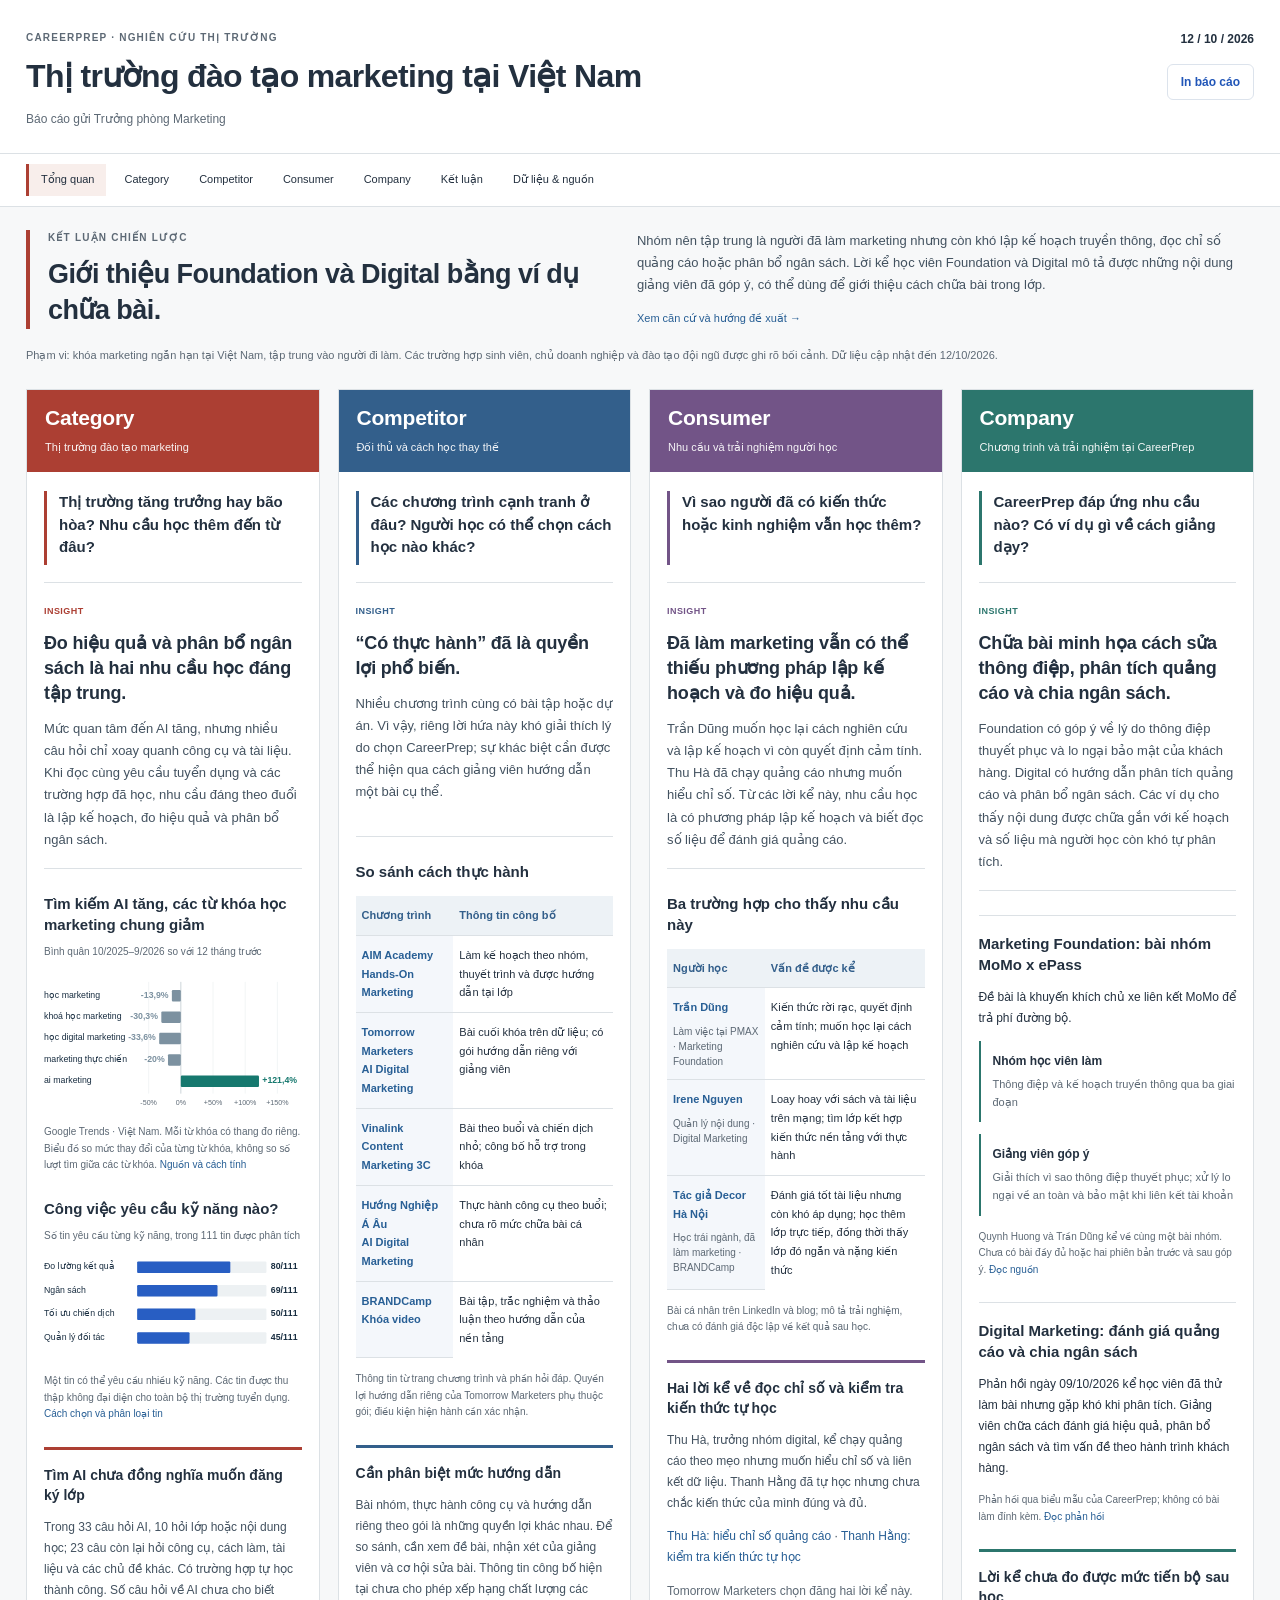
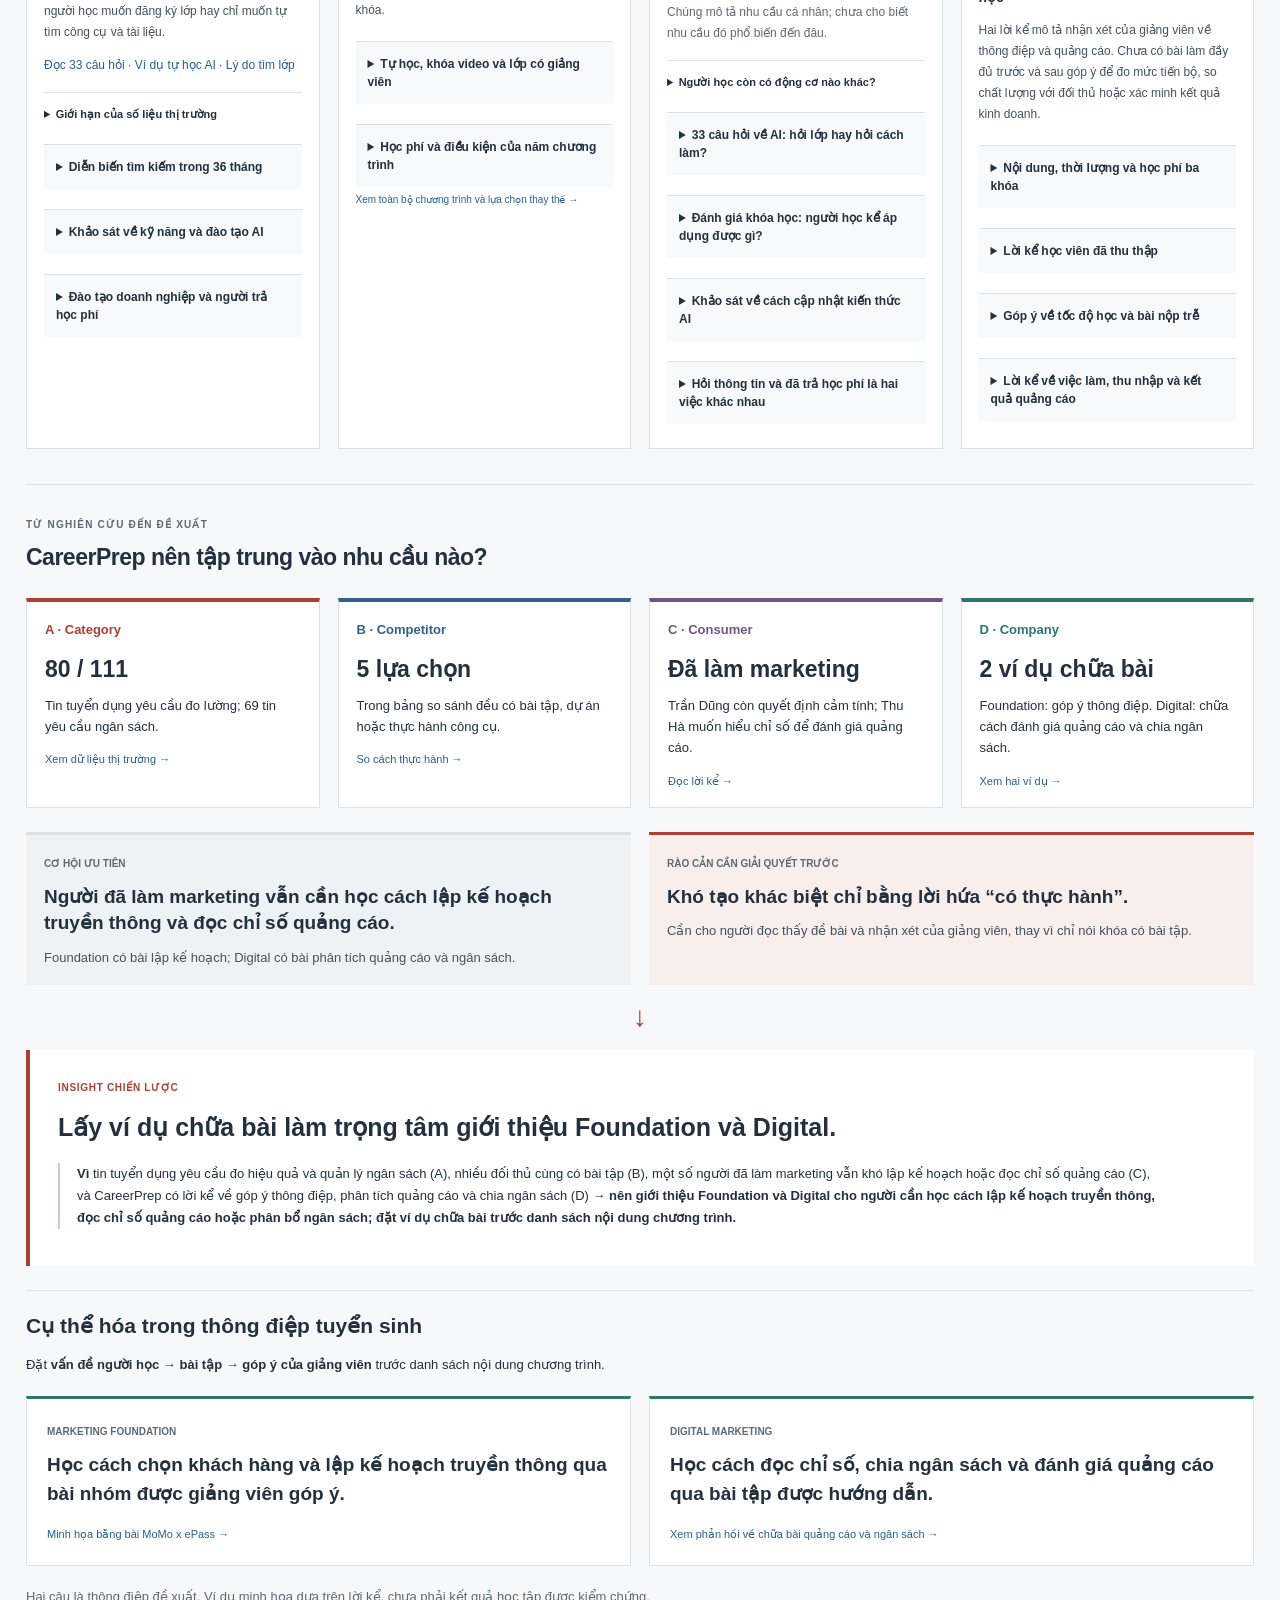
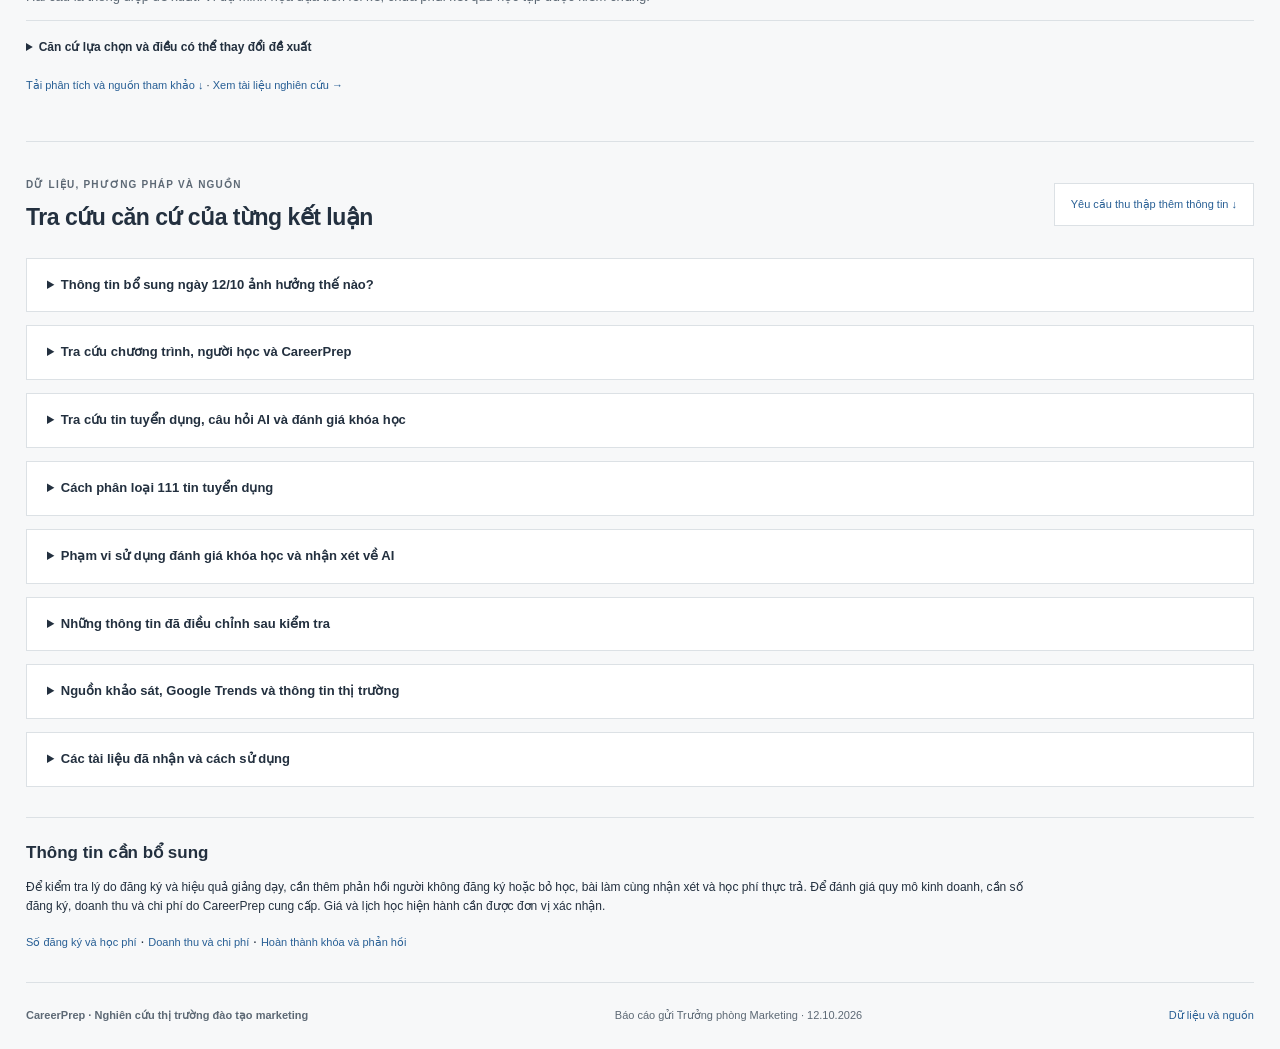
==== commit 62c172f5: "Replace vague choices and evaluation phrases with specific marketing tasks" ====
--- a/index.html
+++ b/index.html
@@ -1,20 +1,20 @@
 <!doctype html>
-<html lang="vi"><head><meta charset="utf-8"><meta name="viewport" content="width=device-width,initial-scale=1"><meta name="description" content="Báo cáo nghiên cứu thị trường đào tạo marketing theo Category, Competitor, Consumer và Company; dữ liệu và nguồn đến 12/10/2026."><title>CareerPrep · Báo cáo nghiên cứu thị trường 4C</title><link rel="stylesheet" href="styles.css?v=research-v22"><link rel="stylesheet" href="research/report.css?v=research-v22"><script defer src="research/data.js?v=research-v22"></script><script defer src="research/hypothesis-data.js?v=research-v22"></script><script defer src="research/three-c-data.js?v=research-v22"></script><script defer src="research/hypothesis.js?v=research-v22"></script><script defer src="research/three-c.js?v=research-v22"></script><script defer src="story.js?v=research-v22"></script><script defer src="research/input-register.js?v=research-v22"></script><script defer src="research/catalog.js?v=research-v22"></script></head>
+<html lang="vi"><head><meta charset="utf-8"><meta name="viewport" content="width=device-width,initial-scale=1"><meta name="description" content="Báo cáo nghiên cứu thị trường đào tạo marketing theo Category, Competitor, Consumer và Company; dữ liệu và nguồn đến 12/10/2026."><title>CareerPrep · Báo cáo nghiên cứu thị trường 4C</title><link rel="stylesheet" href="styles.css?v=research-v23"><link rel="stylesheet" href="research/report.css?v=research-v23"><script defer src="research/data.js?v=research-v23"></script><script defer src="research/hypothesis-data.js?v=research-v23"></script><script defer src="research/three-c-data.js?v=research-v23"></script><script defer src="research/hypothesis.js?v=research-v23"></script><script defer src="research/three-c.js?v=research-v23"></script><script defer src="story.js?v=research-v23"></script><script defer src="research/input-register.js?v=research-v23"></script><script defer src="research/catalog.js?v=research-v23"></script></head>
 <body class="research-report reader-v20"><a class="skip" href="#main">Đến nội dung báo cáo</a>
 <header class="report-header"><div><p class="report-label">CAREERPREP · NGHIÊN CỨU THỊ TRƯỜNG</p><h1>Thị trường đào tạo marketing tại Việt Nam</h1><p class="report-audience">Báo cáo gửi Trưởng phòng Marketing</p></div><div class="report-date"><b>12 / 10 / 2026</b><button id="print" class="quiet">In báo cáo</button></div></header>
 <nav class="report-nav" aria-label="Nội dung báo cáo"><a href="#overview">Tổng quan</a><a href="#category">Category</a><a href="#insights">Competitor</a><a href="#three-c-customers">Consumer</a><a href="#three-c-company">Company</a><a href="#research-conclusions">Kết luận</a><a href="#evidence">Dữ liệu &amp; nguồn</a></nav>
 <main id="main"><section id="overview" class="research-intro">
-<div class="research-thesis"><div><p class="report-label">KẾT LUẬN CHIẾN LƯỢC</p><h2>Giới thiệu Foundation và Digital bằng ví dụ chữa bài.</h2></div><div><p>Nhóm nên tập trung là người đã làm marketing nhưng còn vướng ở kế hoạch, chỉ số và ngân sách. Hai khóa có lời kể về cách giảng viên hướng dẫn những việc này, phù hợp để minh họa giá trị học cùng lớp.</p><a href="#research-conclusions">Xem căn cứ và hướng đề xuất →</a></div></div>
+<div class="research-thesis"><div><p class="report-label">KẾT LUẬN CHIẾN LƯỢC</p><h2>Giới thiệu Foundation và Digital bằng ví dụ chữa bài.</h2></div><div><p>Nhóm nên tập trung là người đã làm marketing nhưng còn khó lập kế hoạch truyền thông, đọc chỉ số quảng cáo hoặc phân bổ ngân sách. Lời kể học viên Foundation và Digital mô tả được những nội dung giảng viên đã góp ý, có thể dùng để giới thiệu cách chữa bài trong lớp.</p><a href="#research-conclusions">Xem căn cứ và hướng đề xuất →</a></div></div>
 <p class="scope-note">Phạm vi: khóa marketing ngắn hạn tại Việt Nam, tập trung vào người đi làm. Các trường hợp sinh viên, chủ doanh nghiệp và đào tạo đội ngũ được ghi rõ bối cảnh. Dữ liệu cập nhật đến 12/10/2026.</p>
 </section>
 <div class="four-c-board" aria-label="Nghiên cứu thị trường theo bốn C">
 
 <section id="category" class="c-panel category"><header class="c-header"><h2>Category</h2><span>Thị trường đào tạo marketing</span></header><div class="c-content">
 <p class="c-question">Thị trường tăng trưởng hay bão hòa? Nhu cầu học thêm đến từ đâu?</p>
-<div class="c-finding"><span>INSIGHT</span><h3>AI thu hút tìm kiếm; yêu cầu công việc giúp xác định nhu cầu học.</h3><p>Mức quan tâm đến AI tăng, nhưng nhiều câu hỏi chỉ xoay quanh công cụ và tài liệu. Khi đọc cùng yêu cầu tuyển dụng và các trường hợp đã học, nhu cầu đáng theo đuổi là lập kế hoạch, đo hiệu quả và phân bổ ngân sách.</p></div>
+<div class="c-finding"><span>INSIGHT</span><h3>Đo hiệu quả và phân bổ ngân sách là hai nhu cầu học đáng tập trung.</h3><p>Mức quan tâm đến AI tăng, nhưng nhiều câu hỏi chỉ xoay quanh công cụ và tài liệu. Khi đọc cùng yêu cầu tuyển dụng và các trường hợp đã học, nhu cầu đáng theo đuổi là lập kế hoạch, đo hiệu quả và phân bổ ngân sách.</p></div>
 <figure class="story-chart"><figcaption><h3>Tìm kiếm AI tăng, các từ khóa học marketing chung giảm</h3><p>Bình quân 10/2025–9/2026 so với 12 tháng trước</p></figcaption><div id="story-search-change"></div><p class="c-note">Google Trends · Việt Nam. Mỗi từ khóa có thang đo riêng. Biểu đồ so mức thay đổi của từng từ khóa, không so số lượt tìm giữa các từ khóa. <a href="#source-S14">Nguồn và cách tính</a></p></figure>
-<figure class="story-chart"><figcaption><h3>Công việc yêu cầu kỹ năng nào?</h3><p>Số tin có yêu cầu tương ứng, trong 111 tin được phân tích</p></figcaption><div id="story-job-bars"></div><p class="c-note">Một tin có thể yêu cầu nhiều kỹ năng. Các tin được thu thập không đại diện cho toàn bộ thị trường tuyển dụng. <a href="#wave-jd-method">Cách chọn và phân loại tin</a></p></figure>
-<div class="c-reading" id="category-reasoning"><h4>Tìm AI chưa đồng nghĩa muốn đăng ký lớp</h4><p>Trong 33 câu hỏi AI, 10 hỏi lớp hoặc nội dung học; 23 câu còn lại hỏi công cụ, cách làm, tài liệu và các chủ đề khác. Có trường hợp tự học thành công. Vì vậy, sức hút của AI cần được đọc cùng vấn đề người học muốn giải quyết.</p><p><a href="#wave-data" data-wave-set="voices" data-wave-group="ai-request-all">Đọc 33 câu hỏi</a> · <a href="#wave-record-OP-04">Ví dụ tự học AI</a> · <a href="#consumer-reasoning">Lý do tìm lớp</a></p><details><summary>Giới hạn của số liệu thị trường</summary><p>Google Trends đo mức quan tâm tương đối, tin tuyển dụng mô tả yêu cầu nghề. Hai nguồn chưa cho biết doanh số khóa học hoặc liệu cùng một nhóm người đã chuyển sang học AI. Nhu cầu học được suy luận khi đọc cùng các trường hợp đã tham gia lớp.</p></details></div>
+<figure class="story-chart"><figcaption><h3>Công việc yêu cầu kỹ năng nào?</h3><p>Số tin yêu cầu từng kỹ năng, trong 111 tin được phân tích</p></figcaption><div id="story-job-bars"></div><p class="c-note">Một tin có thể yêu cầu nhiều kỹ năng. Các tin được thu thập không đại diện cho toàn bộ thị trường tuyển dụng. <a href="#wave-jd-method">Cách chọn và phân loại tin</a></p></figure>
+<div class="c-reading" id="category-reasoning"><h4>Tìm AI chưa đồng nghĩa muốn đăng ký lớp</h4><p>Trong 33 câu hỏi AI, 10 hỏi lớp hoặc nội dung học; 23 câu còn lại hỏi công cụ, cách làm, tài liệu và các chủ đề khác. Có trường hợp tự học thành công. Số câu hỏi về AI chưa cho biết người học muốn đăng ký lớp hay chỉ muốn tự tìm công cụ và tài liệu.</p><p><a href="#wave-data" data-wave-set="voices" data-wave-group="ai-request-all">Đọc 33 câu hỏi</a> · <a href="#wave-record-OP-04">Ví dụ tự học AI</a> · <a href="#consumer-reasoning">Lý do tìm lớp</a></p><details><summary>Giới hạn của số liệu thị trường</summary><p>Google Trends đo mức quan tâm tương đối, tin tuyển dụng mô tả yêu cầu nghề. Hai nguồn chưa cho biết doanh số khóa học hoặc liệu cùng một nhóm người đã chuyển sang học AI. Nhu cầu học được suy luận khi đọc cùng các trường hợp đã tham gia lớp.</p></details></div>
 <details class="c-detail"><summary>Diễn biến tìm kiếm trong 36 tháng</summary><label class="chart-select">Từ khóa<select id="story-trend-select" aria-label="Chọn từ khóa tìm kiếm"></select></label><div id="story-monthly"></div><p class="c-note">10/2023–9/2026 · thang điểm 0–100 cho từng từ khóa.</p></details>
 <details class="c-detail"><summary>Khảo sát về kỹ năng và đào tạo AI</summary><p>MMA × Decision Lab khảo sát 94 người tại Việt Nam, từ 10/2023 đến 2/2024.</p><div id="research-ai-gap"></div><p class="c-note">Khó khăn khi ứng dụng AI; một người có thể chọn nhiều đáp án. <a href="#source-S01">Nguồn</a></p><h4>Tình trạng đào tạo AI tại tổ chức</h4><div id="research-ai-training"></div><p class="c-note">Tỷ lệ làm tròn cộng thành 101%. Khảo sát Đông Nam Á năm 2026 có 143 người, ghi nhận 78% coi kỹ năng và đào tạo là thách thức. Hai khảo sát khác phạm vi, nên không dùng để đo mức tăng tại Việt Nam. <a href="#source-S02">Khảo sát Đông Nam Á</a></p></details>
 <details class="c-detail"><summary>Đào tạo doanh nghiệp và người trả học phí</summary><p>Ngoài khóa cho cá nhân, đã có dịch vụ đào tạo đội ngũ doanh nghiệp. Nghiên cứu về doanh nghiệp nhỏ và các chương trình được thu thập bổ sung bối cảnh cho nhu cầu này.</p><p>Chưa có số hợp đồng hoặc học phí thực trả theo năm để so quy mô đào tạo doanh nghiệp với đào tạo cá nhân. Số học viên tích lũy và ngân sách đào tạo chung không được dùng thay cho doanh thu khóa marketing.</p><a href="#source-S32">Nghiên cứu doanh nghiệp nhỏ</a> · <a href="#source-S33">Đào tạo đội ngũ</a> · <a href="#source-S34">Dịch vụ doanh nghiệp</a></details>
@@ -43,13 +43,13 @@
 
 <section id="three-c-customers" class="c-panel consumer"><header class="c-header"><h2>Consumer</h2><span>Nhu cầu và trải nghiệm người học</span></header><div class="c-content">
 <p class="c-question">Vì sao người đã có kiến thức hoặc kinh nghiệm vẫn học thêm?</p>
-<div class="c-finding"><span>INSIGHT</span><h3>Đã làm marketing vẫn có thể chưa biết đánh giá cách làm.</h3><p>Một số người đã có kinh nghiệm hoặc tự học nhưng vẫn quyết định cảm tính, khó áp dụng kiến thức. Nhu cầu của nhóm này là hiểu nên chọn cách nào và dựa vào đâu để đánh giá.</p></div>
+<div class="c-finding"><span>INSIGHT</span><h3>Đã làm marketing vẫn có thể thiếu phương pháp lập kế hoạch và đo hiệu quả.</h3><p>Trần Dũng muốn học lại cách nghiên cứu và lập kế hoạch vì còn quyết định cảm tính. Thu Hà đã chạy quảng cáo nhưng muốn hiểu chỉ số. Từ các lời kể này, nhu cầu học là có phương pháp lập kế hoạch và biết đọc số liệu để đánh giá quảng cáo.</p></div>
 <div class="practice-comparison learner-comparison"><h3>Ba trường hợp cho thấy nhu cầu này</h3><table><thead><tr><th>Người học</th><th>Vấn đề được kể</th></tr></thead><tbody>
 <tr><th><a href="#three-c-record-M3C-CC-111">Trần Dũng</a><small>Làm việc tại PMAX · Marketing Foundation</small></th><td>Kiến thức rời rạc, quyết định cảm tính; muốn học lại cách nghiên cứu và lập kế hoạch</td></tr>
 <tr><th><a href="#three-c-record-M3C-CC-109">Irene Nguyen</a><small>Quản lý nội dung · Digital Marketing</small></th><td>Loay hoay với sách và tài liệu trên mạng; tìm lớp kết hợp kiến thức nền tảng với thực hành</td></tr>
 <tr><th><a href="#three-c-record-M3C-CC-005">Tác giả Decor Hà Nội</a><small>Học trái ngành, đã làm marketing · BRANDCamp</small></th><td>Đánh giá tốt tài liệu nhưng còn khó áp dụng; học thêm lớp trực tiếp, đồng thời thấy lớp đó ngắn và nặng kiến thức</td></tr>
 </tbody></table><p class="c-note">Bài cá nhân trên LinkedIn và blog; mô tả trải nghiệm, chưa có đánh giá độc lập về kết quả sau học.</p></div>
-<div class="c-reading" id="consumer-reasoning"><h4>Hai lời kể bổ sung về việc đánh giá</h4><p>Thu Hà, trưởng nhóm digital, kể chạy quảng cáo theo mẹo nhưng muốn hiểu chỉ số và liên kết dữ liệu. Thanh Hằng đã tự học nhưng chưa chắc kiến thức của mình đúng và đủ.</p><p><a href="#three-c-record-M3C-CC-002">Thu Hà: hiểu chỉ số quảng cáo</a> · <a href="#three-c-record-M3C-CC-010">Thanh Hằng: kiểm tra kiến thức tự học</a></p><p class="c-note">Tomorrow Marketers chọn đăng hai lời kể này. Chúng mô tả nhu cầu cá nhân; chưa cho biết nhu cầu đó phổ biến đến đâu.</p><details><summary>Người học còn có động cơ nào khác?</summary><p>Có người học để tìm hiểu nghề, kết nối hoặc theo bạn bè giới thiệu; có người tự học thành công. Nhu cầu được hướng dẫn cách lựa chọn và đánh giá chỉ mô tả một nhóm người học.</p><a href="#three-c-record-M3C-CC-114">Bạn bè giới thiệu</a> · <a href="#wave-record-OP-08">Các động cơ khác</a> · <a href="#wave-record-OP-04">Tự học thành công</a></details></div>
+<div class="c-reading" id="consumer-reasoning"><h4>Hai lời kể về đọc chỉ số và kiểm tra kiến thức tự học</h4><p>Thu Hà, trưởng nhóm digital, kể chạy quảng cáo theo mẹo nhưng muốn hiểu chỉ số và liên kết dữ liệu. Thanh Hằng đã tự học nhưng chưa chắc kiến thức của mình đúng và đủ.</p><p><a href="#three-c-record-M3C-CC-002">Thu Hà: hiểu chỉ số quảng cáo</a> · <a href="#three-c-record-M3C-CC-010">Thanh Hằng: kiểm tra kiến thức tự học</a></p><p class="c-note">Tomorrow Marketers chọn đăng hai lời kể này. Chúng mô tả nhu cầu cá nhân; chưa cho biết nhu cầu đó phổ biến đến đâu.</p><details><summary>Người học còn có động cơ nào khác?</summary><p>Có người học để tìm hiểu nghề, kết nối hoặc theo bạn bè giới thiệu; có người tự học thành công. Không phải ai cũng tìm lớp vì khó lập kế hoạch hoặc đọc chỉ số quảng cáo.</p><a href="#three-c-record-M3C-CC-114">Bạn bè giới thiệu</a> · <a href="#wave-record-OP-08">Các động cơ khác</a> · <a href="#wave-record-OP-04">Tự học thành công</a></details></div>
 <details class="c-detail"><summary>33 câu hỏi về AI: hỏi lớp hay hỏi cách làm?</summary><figure class="story-chart"><figcaption><h3>Nội dung các câu hỏi về AI</h3><p>33 câu hỏi; mỗi câu được xếp vào một nhóm</p></figcaption><div id="story-ai-bars"></div><p class="c-note">10 câu thuộc nhóm hỏi lớp hoặc nội dung học; các câu còn lại hỏi công cụ, cách làm và tài liệu. Đây là câu hỏi, chưa phải giao dịch mua khóa. <a href="#wave-data" data-wave-set="voices" data-wave-group="ai-request-all">Đọc 33 câu hỏi</a></p></figure></details>
 <details class="c-detail"><summary>Đánh giá khóa học: người học kể áp dụng được gì?</summary><p>Trong 42 đánh giá thuộc phạm vi nghiên cứu, 11 kể đã áp dụng sau học. Bảy trong 11 đánh giá này có liên hệ thương mại được ghi nhận, nên cần thận trọng khi sử dụng.</p><div id="wave-output-chart"></div><p class="c-note">Chủ yếu là đánh giá khóa video. Không dùng để suy tỷ lệ áp dụng của học viên CareerPrep. Một đánh giá không kể việc áp dụng cũng chưa có nghĩa học không hiệu quả. <a href="#wave-data" data-wave-set="reviews" data-wave-group="eligible">Đọc từng đánh giá</a></p></details>
 <details class="c-detail"><summary>Khảo sát về cách cập nhật kiến thức AI</summary><div id="research-learning-methods"></div><p class="c-note">MMA × Decision Lab · 94 người tại Việt Nam · 10/2023–2/2024 · được chọn nhiều đáp án. “Khóa đào tạo” không xác nhận học phí hoặc người trả tiền. <a href="#source-S01">Nguồn</a></p></details>
@@ -58,10 +58,10 @@
 
 <section id="three-c-company" class="c-panel company"><header class="c-header"><h2>Company</h2><span>Chương trình và trải nghiệm tại CareerPrep</span></header><div class="c-content">
 <p class="c-question">CareerPrep đáp ứng nhu cầu nào? Có ví dụ gì về cách giảng dạy?</p>
-<div class="c-finding"><span>INSIGHT</span><h3>Chữa bài có thể giúp người học hiểu cách lựa chọn và đánh giá.</h3><p>Các lời kể ở Foundation và Digital mô tả góp ý vào thông điệp, phân tích quảng cáo và chia ngân sách. Đây là ví dụ về cách giảng viên hướng dẫn những quyết định người học còn khó tự xử lý.</p></div>
+<div class="c-finding"><span>INSIGHT</span><h3>Chữa bài minh họa cách sửa thông điệp, phân tích quảng cáo và chia ngân sách.</h3><p>Foundation có góp ý về lý do thông điệp thuyết phục và lo ngại bảo mật của khách hàng. Digital có hướng dẫn phân tích quảng cáo và phân bổ ngân sách. Các ví dụ cho thấy nội dung được chữa gắn với kế hoạch và số liệu mà người học còn khó tự phân tích.</p></div>
 <div class="company-example"><h3>Marketing Foundation: bài nhóm MoMo x ePass</h3><p>Đề bài là khuyến khích chủ xe liên kết MoMo để trả phí đường bộ.</p><ol class="observed-case"><li><b>Nhóm học viên làm</b><span>Thông điệp và kế hoạch truyền thông qua ba giai đoạn</span></li><li><b>Giảng viên góp ý</b><span>Giải thích vì sao thông điệp thuyết phục; xử lý lo ngại về an toàn và bảo mật khi liên kết tài khoản</span></li></ol><p class="c-note">Quynh Huong và Trần Dũng kể về cùng một bài nhóm. Chưa có bài đầy đủ hoặc hai phiên bản trước và sau góp ý. <a href="#three-c-record-M3C-PF-023">Đọc nguồn</a></p></div>
 <div class="company-example"><h3>Digital Marketing: đánh giá quảng cáo và chia ngân sách</h3><p>Phản hồi ngày 09/10/2026 kể học viên đã thử làm bài nhưng gặp khó khi phân tích. Giảng viên chữa cách đánh giá hiệu quả, phân bổ ngân sách và tìm vấn đề theo hành trình khách hàng.</p><p class="c-note">Phản hồi qua biểu mẫu của CareerPrep; không có bài làm đính kèm. <a href="#three-c-record-M3C-PF-016">Đọc phản hồi</a></p></div>
-<div class="c-reading" id="company-reasoning"><h4>Hai ví dụ cho phép kết luận đến đâu?</h4><p>Có thể dùng để giải thích cách giảng viên góp ý. Chưa có bài đầy đủ hoặc kết quả trước–sau để đo tiến bộ, so chất lượng với đối thủ hay cam kết hiệu quả kinh doanh.</p></div>
+<div class="c-reading" id="company-reasoning"><h4>Lời kể chưa đo được mức tiến bộ sau học</h4><p>Hai lời kể mô tả nhận xét của giảng viên về thông điệp và quảng cáo. Chưa có bài làm đầy đủ trước và sau góp ý để đo mức tiến bộ, so chất lượng với đối thủ hoặc xác minh kết quả kinh doanh.</p></div>
 <details class="c-detail"><summary>Nội dung, thời lượng và học phí ba khóa</summary><div class="course-facts" id="story-course-facts"></div><p class="c-note">Foundation: giảm 500.000 đồng trước ngày 15 hằng tháng theo trang đọc ngày 12/10. Digital: gói 5 triệu và 5,99 triệu đồng. Social Media AI: giá ưu đãi 3,2 triệu đồng, mức “giảm 30%” và hướng dẫn thanh toán 4,89 triệu đồng chưa thống nhất; thời hạn ưu đãi chưa rõ.</p></details>
 <details class="c-detail"><summary>Lời kể học viên đã thu thập</summary><div class="company-proof"><div><b>Marketing Foundation</b><span>6 bài học viên tự đăng</span></div><div><b>Digital Marketing</b><span>2 bài học viên tự đăng</span></div><div><b>Social Media AI</b><span>Chưa có bài tương ứng trong dữ liệu thu thập</span></div></div><p class="c-note">Đây là số bài tìm được, không phải số người mua hoặc tỷ lệ hài lòng. Bài Data Foundation được giữ riêng vì chưa xác nhận thuộc CareerPrep.</p></details>
 <details class="c-detail"><summary>Góp ý về tốc độ học và bài nộp trễ</summary><p>Một phản hồi Digital ngày 19/09/2025 đề nghị giảng chậm hơn cho người mới. Phản hồi ngày 12/08/2026 mong được chữa bài nộp trễ; chưa xác nhận đã được chữa.</p><p><a href="#three-c-record-M3C-PF-039">Tốc độ học</a> · <a href="#three-c-record-M3C-PF-022">Bài nộp trễ</a></p><p class="c-note">Góp ý về Data Marketers thuộc khóa khác, được trình bày riêng.</p></details>
@@ -70,11 +70,11 @@
 </div>
 
 <section class="cross-c connected-story" id="research-conclusions"><div class="connection-heading"><p class="report-label">TỪ NGHIÊN CỨU ĐẾN ĐỀ XUẤT</p><h2>CareerPrep nên tập trung vào nhu cầu nào?</h2></div>
-<div class="connection-grid" aria-label="Bốn căn cứ dẫn đến đề xuất"><article class="category"><b>A · Category</b><strong>80 / 111</strong><p>Tin tuyển dụng yêu cầu đo lường; 69 tin yêu cầu ngân sách.</p><a href="#category-reasoning">Xem dữ liệu thị trường →</a></article><article class="competitor"><b>B · Competitor</b><strong>5 lựa chọn</strong><p>Trong bảng so sánh đều có bài tập, dự án hoặc thực hành công cụ.</p><a href="#insights">So cách thực hành →</a></article><article class="consumer"><b>C · Consumer</b><strong>Đã có kinh nghiệm</strong><p>Trần Dũng còn quyết định cảm tính; Thu Hà muốn hiểu chỉ số để đánh giá quảng cáo.</p><a href="#consumer-reasoning">Đọc lời kể →</a></article><article class="company"><b>D · Company</b><strong>2 ví dụ chữa bài</strong><p>Góp ý thông điệp ở Foundation; chữa phân tích và ngân sách ở Digital.</p><a href="#three-c-company">Xem hai ví dụ →</a></article></div>
-<div class="strategy-priority"><div><span>CƠ HỘI ƯU TIÊN</span><h3>Người đã làm nghề vẫn cần hướng dẫn lập kế hoạch và đọc số liệu.</h3><p>Đây là nhóm nhu cầu phù hợp với các ví dụ giảng dạy đã tìm được.</p></div><div><span>RÀO CẢN CẦN GIẢI QUYẾT TRƯỚC</span><h3>Khó tạo khác biệt chỉ bằng lời hứa “có thực hành”.</h3><p>Nhiều đối thủ cùng có quyền lợi này; người đọc cần thấy cách hướng dẫn cụ thể.</p></div></div>
-<div class="connection-arrow" aria-hidden="true">↓</div><div class="joint-insight"><span>INSIGHT CHIẾN LƯỢC</span><h3>Lấy cách giảng viên chữa bài làm trọng tâm giới thiệu hai khóa.</h3><p class="causal-sentence"><b>Vì</b> công việc đòi hỏi đo lường và quản lý ngân sách (A), đối thủ cùng có thực hành (B), một nhóm người đã làm nghề vẫn khó lựa chọn và đánh giá cách làm (C), và CareerPrep có ví dụ hướng dẫn những việc này (D) → <b>nên giới thiệu Foundation và Digital cho người đang vướng ở kế hoạch, chỉ số hoặc ngân sách, dùng bài tập và góp ý của giảng viên làm minh chứng chính.</b></p></div>
-<div class="strategy-application"><h3>Cụ thể hóa trong thông điệp tuyển sinh</h3><p>Đặt <b>vấn đề người học → bài tập → góp ý của giảng viên</b> trước danh sách nội dung chương trình.</p><div class="message-grid"><article><span>MARKETING FOUNDATION</span><h4>Học cách chọn khách hàng và lập kế hoạch truyền thông qua bài nhóm được giảng viên góp ý.</h4><a href="#three-c-record-M3C-PF-023">Minh họa bằng bài MoMo x ePass →</a></article><article><span>DIGITAL MARKETING</span><h4>Học cách đọc chỉ số, chia ngân sách và đánh giá quảng cáo qua bài tập được hướng dẫn.</h4><a href="#three-c-record-M3C-PF-016">Minh họa bằng lời kể về chữa bài phân tích →</a></article></div><p class="c-note">Hai câu là thông điệp đề xuất. Ví dụ minh họa dựa trên lời kể, chưa phải kết quả học tập được kiểm chứng.</p></div>
-<details class="conclusion-conditions"><summary>Căn cứ lựa chọn và điều có thể thay đổi đề xuất</summary><p>Ưu tiên nhu cầu này vì có trường hợp cụ thể, phù hợp nội dung khóa và có ví dụ hướng dẫn để minh họa. Chọn Foundation và Digital theo các ví dụ tìm được, chưa phải theo doanh thu hoặc hiệu quả cao nhất.</p><p>Rào cản được ưu tiên theo phân tích 4C; chưa có khảo sát xếp hạng mọi lý do không đăng ký. Cũng chưa xác minh người cân nhắc phản ứng thế nào với thông điệp hiện tại.</p><ul><li>Nếu giá, lịch học, chứng chỉ hoặc kết nối quyết định việc chọn lớp, vai trò của chữa bài trong thông điệp cần được điều chỉnh.</li><li>Muốn khẳng định tiến bộ sau học hoặc chất lượng hơn đối thủ, cần bài làm và nhận xét được so cùng điều kiện.</li></ul></details><p class="connection-download"><a href="research/inference/2026-10-12/insights.md" download>Tải phân tích và nguồn tham khảo ↓</a> · <a href="#input-coverage">Xem tài liệu nghiên cứu →</a></p></section>
+<div class="connection-grid" aria-label="Bốn căn cứ dẫn đến đề xuất"><article class="category"><b>A · Category</b><strong>80 / 111</strong><p>Tin tuyển dụng yêu cầu đo lường; 69 tin yêu cầu ngân sách.</p><a href="#category-reasoning">Xem dữ liệu thị trường →</a></article><article class="competitor"><b>B · Competitor</b><strong>5 lựa chọn</strong><p>Trong bảng so sánh đều có bài tập, dự án hoặc thực hành công cụ.</p><a href="#insights">So cách thực hành →</a></article><article class="consumer"><b>C · Consumer</b><strong>Đã làm marketing</strong><p>Trần Dũng còn quyết định cảm tính; Thu Hà muốn hiểu chỉ số để đánh giá quảng cáo.</p><a href="#consumer-reasoning">Đọc lời kể →</a></article><article class="company"><b>D · Company</b><strong>2 ví dụ chữa bài</strong><p>Foundation: góp ý thông điệp. Digital: chữa cách đánh giá quảng cáo và chia ngân sách.</p><a href="#three-c-company">Xem hai ví dụ →</a></article></div>
+<div class="strategy-priority"><div><span>CƠ HỘI ƯU TIÊN</span><h3>Người đã làm marketing vẫn cần học cách lập kế hoạch truyền thông và đọc chỉ số quảng cáo.</h3><p>Foundation có bài lập kế hoạch; Digital có bài phân tích quảng cáo và ngân sách.</p></div><div><span>RÀO CẢN CẦN GIẢI QUYẾT TRƯỚC</span><h3>Khó tạo khác biệt chỉ bằng lời hứa “có thực hành”.</h3><p>Cần cho người đọc thấy đề bài và nhận xét của giảng viên, thay vì chỉ nói khóa có bài tập.</p></div></div>
+<div class="connection-arrow" aria-hidden="true">↓</div><div class="joint-insight"><span>INSIGHT CHIẾN LƯỢC</span><h3>Lấy ví dụ chữa bài làm trọng tâm giới thiệu Foundation và Digital.</h3><p class="causal-sentence"><b>Vì</b> tin tuyển dụng yêu cầu đo hiệu quả và quản lý ngân sách (A), nhiều đối thủ cùng có bài tập (B), một số người đã làm marketing vẫn khó lập kế hoạch hoặc đọc chỉ số quảng cáo (C), và CareerPrep có lời kể về góp ý thông điệp, phân tích quảng cáo và chia ngân sách (D) → <b>nên giới thiệu Foundation và Digital cho người cần học cách lập kế hoạch truyền thông, đọc chỉ số quảng cáo hoặc phân bổ ngân sách; đặt ví dụ chữa bài trước danh sách nội dung chương trình.</b></p></div>
+<div class="strategy-application"><h3>Cụ thể hóa trong thông điệp tuyển sinh</h3><p>Đặt <b>vấn đề người học → bài tập → góp ý của giảng viên</b> trước danh sách nội dung chương trình.</p><div class="message-grid"><article><span>MARKETING FOUNDATION</span><h4>Học cách chọn khách hàng và lập kế hoạch truyền thông qua bài nhóm được giảng viên góp ý.</h4><a href="#three-c-record-M3C-PF-023">Minh họa bằng bài MoMo x ePass →</a></article><article><span>DIGITAL MARKETING</span><h4>Học cách đọc chỉ số, chia ngân sách và đánh giá quảng cáo qua bài tập được hướng dẫn.</h4><a href="#three-c-record-M3C-PF-016">Xem phản hồi về chữa bài quảng cáo và ngân sách →</a></article></div><p class="c-note">Hai câu là thông điệp đề xuất. Ví dụ minh họa dựa trên lời kể, chưa phải kết quả học tập được kiểm chứng.</p></div>
+<details class="conclusion-conditions"><summary>Căn cứ lựa chọn và điều có thể thay đổi đề xuất</summary><p>Ưu tiên nhu cầu lập kế hoạch và đọc chỉ số vì đã có người học kể khó khăn, cùng ví dụ góp ý liên quan từ CareerPrep. Chọn Foundation và Digital theo các ví dụ tìm được, chưa phải theo doanh thu hoặc hiệu quả cao nhất.</p><p>Rào cản được ưu tiên theo phân tích 4C; chưa có khảo sát xếp hạng mọi lý do không đăng ký. Cũng chưa xác minh người cân nhắc phản ứng thế nào với thông điệp hiện tại.</p><ul><li>Nếu giá, lịch học, chứng chỉ hoặc kết nối quyết định việc chọn lớp, vai trò của chữa bài trong thông điệp cần được điều chỉnh.</li><li>Muốn khẳng định tiến bộ sau học hoặc chất lượng hơn đối thủ, cần bài làm và nhận xét được so cùng điều kiện.</li></ul></details><p class="connection-download"><a href="research/inference/2026-10-12/insights.md" download>Tải phân tích và nguồn tham khảo ↓</a> · <a href="#input-coverage">Xem tài liệu nghiên cứu →</a></p></section>
 
 <section id="evidence" class="research-appendix"><div class="appendix-heading"><div><p class="report-label">DỮ LIỆU, PHƯƠNG PHÁP VÀ NGUỒN</p><h2>Tra cứu căn cứ của từng kết luận</h2></div><a class="research-download" href="research/muse/2026-10-12-followup/muse_remaining_prompt.md" download>Yêu cầu thu thập thêm thông tin ↓</a></div>
 <details class="research-disclosure" id="followup-review"><summary>Thông tin bổ sung ngày 12/10 ảnh hưởng thế nào?</summary><ul><li>Dữ liệu bổ sung giúp nhận diện nhu cầu học của người đã làm nghề và bổ sung hai ví dụ chữa bài.</li><li>Social Media AI chưa có lời kể học viên tương ứng trong tài liệu đã tìm được.</li><li>Học phí được đọc cùng điều kiện gói và ngày ghi nhận. Các mức giá mâu thuẫn được trình bày riêng.</li><li>Các trường hợp trùng và thông tin chưa xác nhận đều có ghi chú. Người xin tài liệu không được tính thành người có ý định mua khóa.</li></ul><div class="actions" id="followup-downloads"></div><p class="c-note">Bảy tài liệu bổ sung gồm 331 thông tin chương trình, 98 bản ghi bài tập và phản hồi, 36 trường hợp người học, 83 nguồn, 133 lần kiểm tra và 47 câu hỏi. Một người có thể được nhắc ở nhiều tài liệu.</p></details>
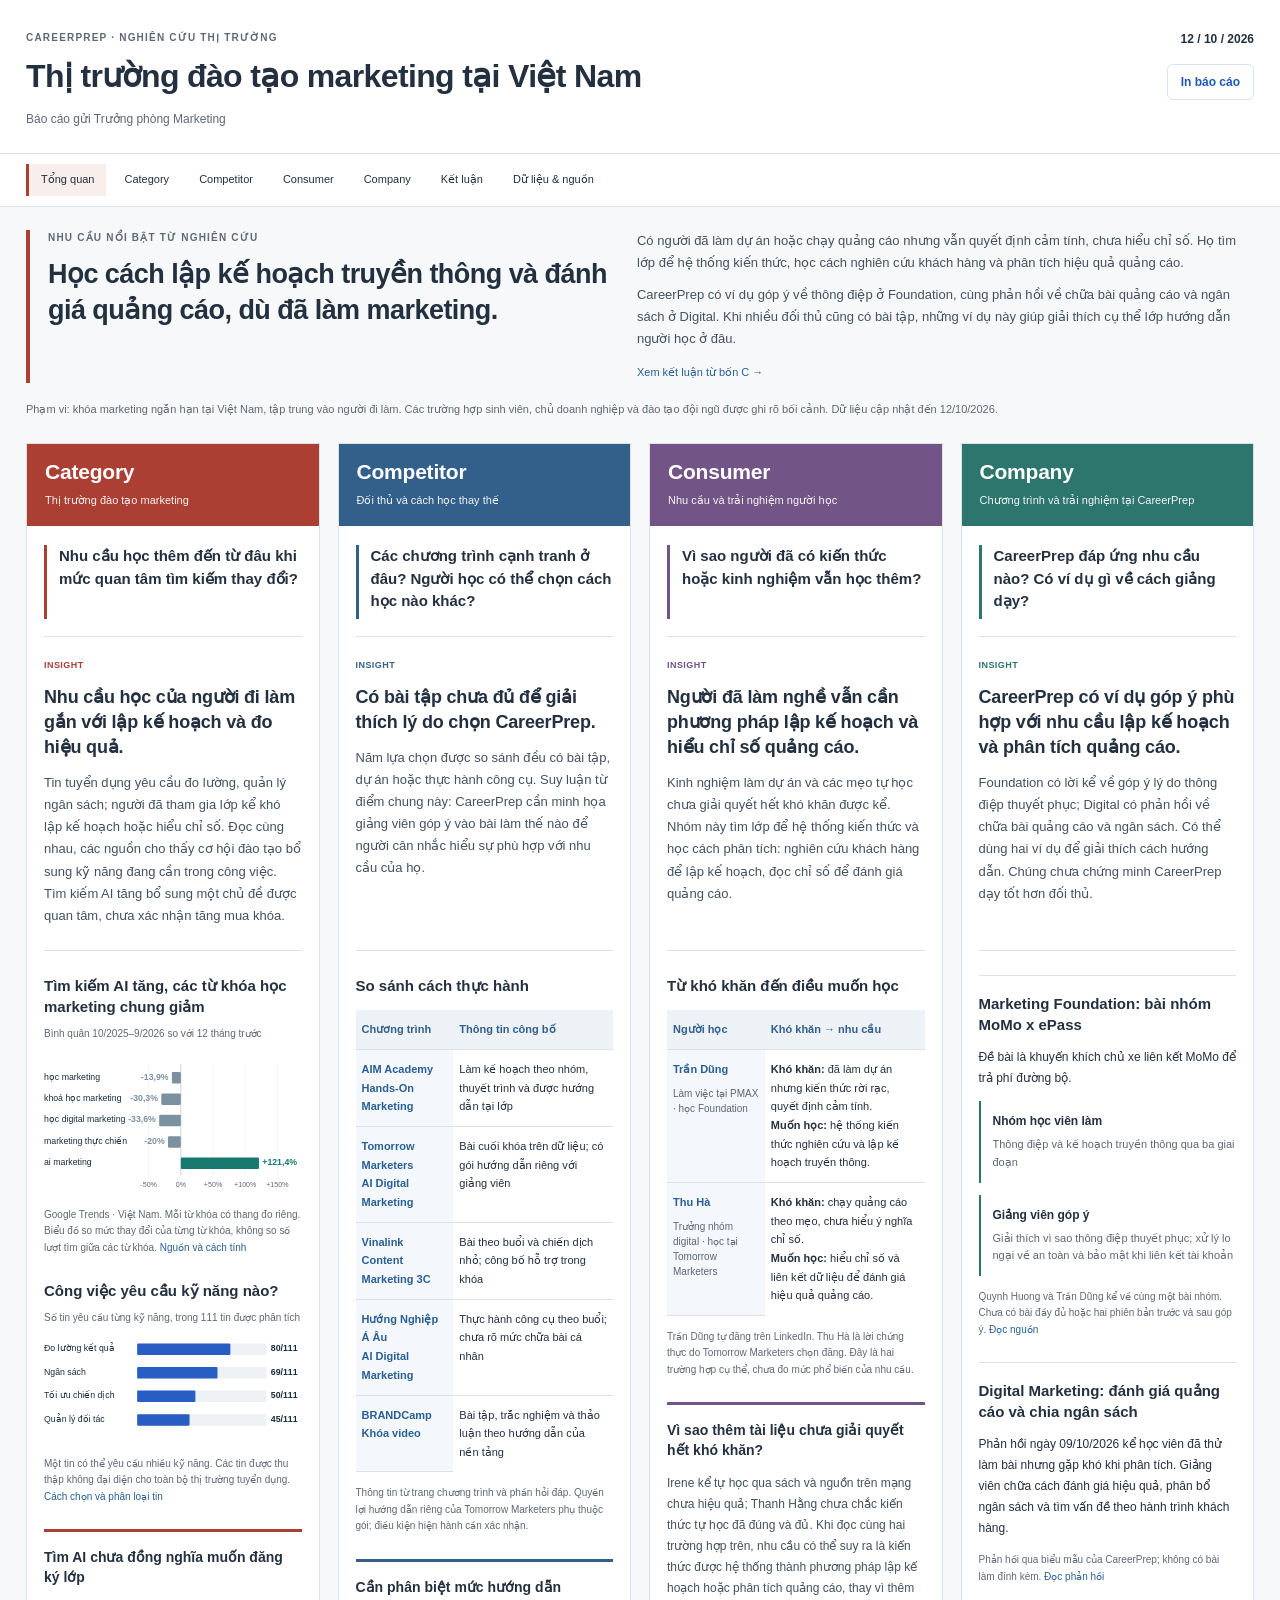
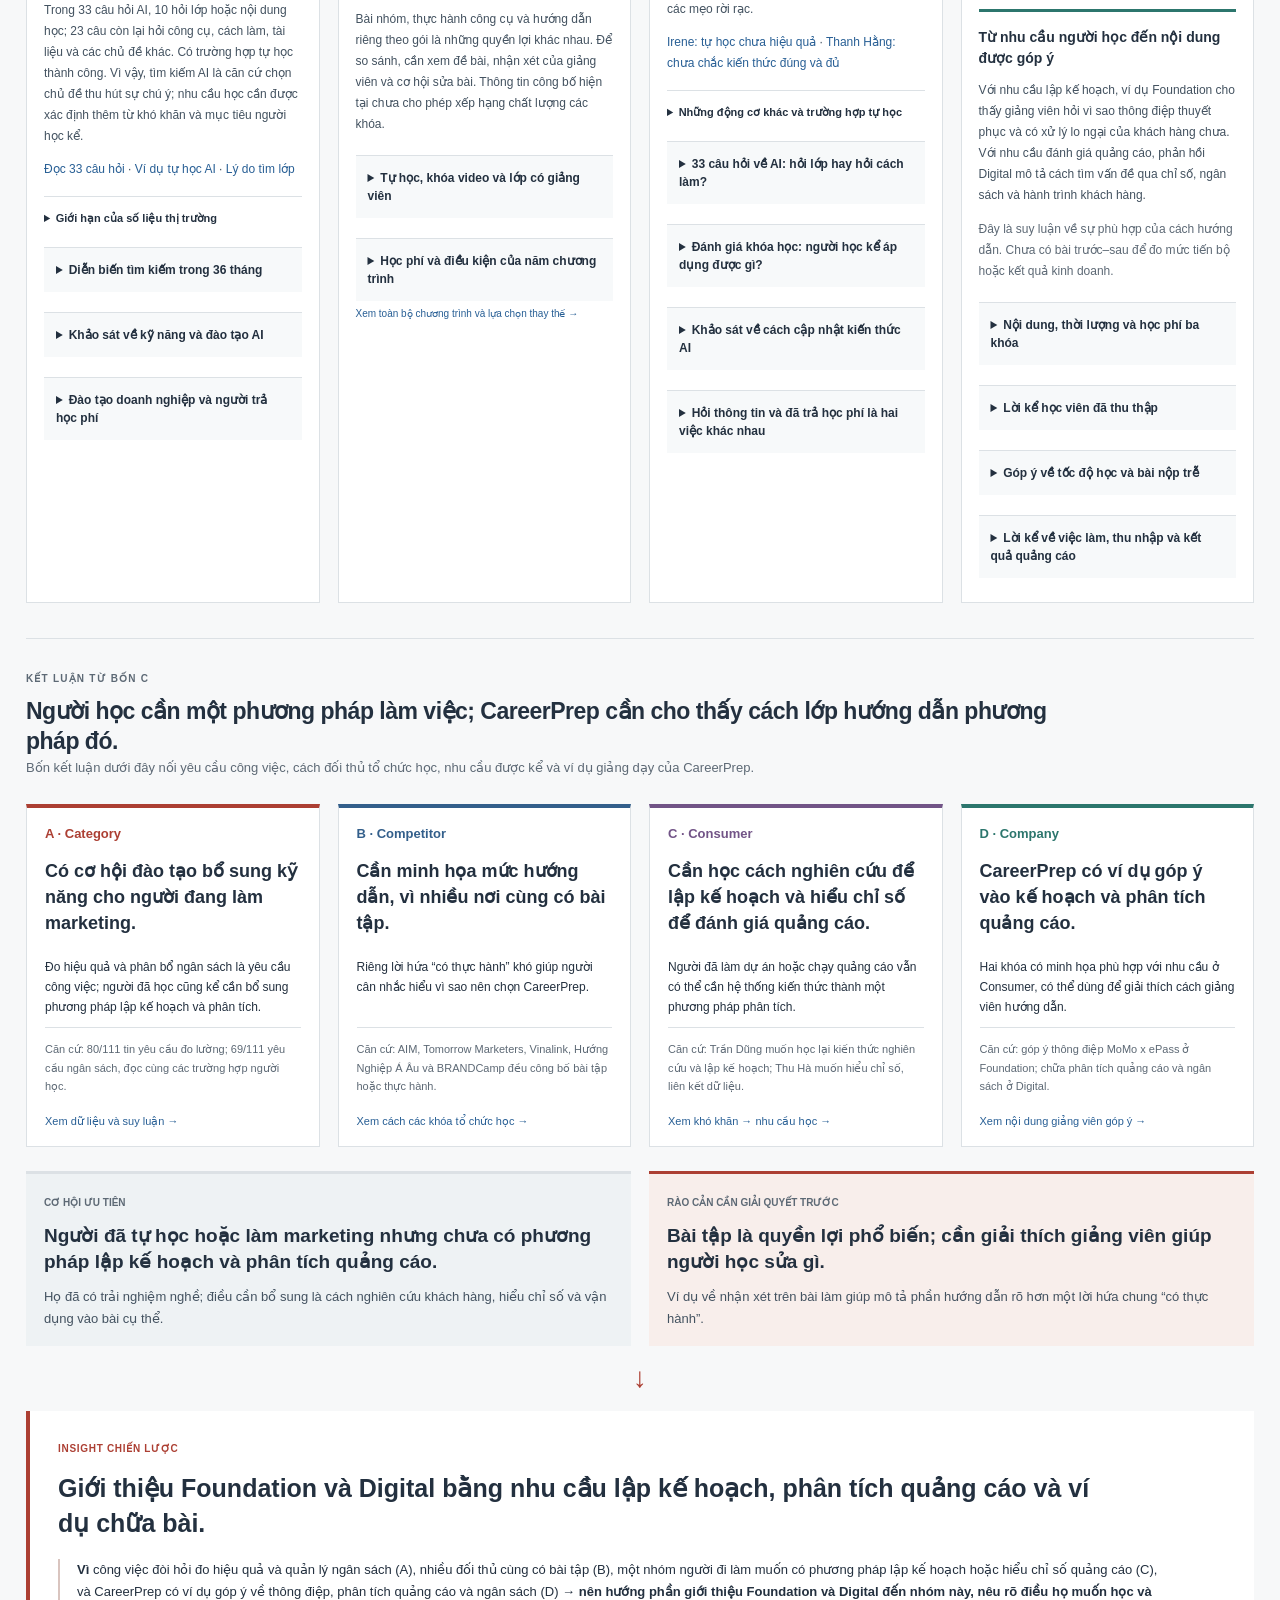
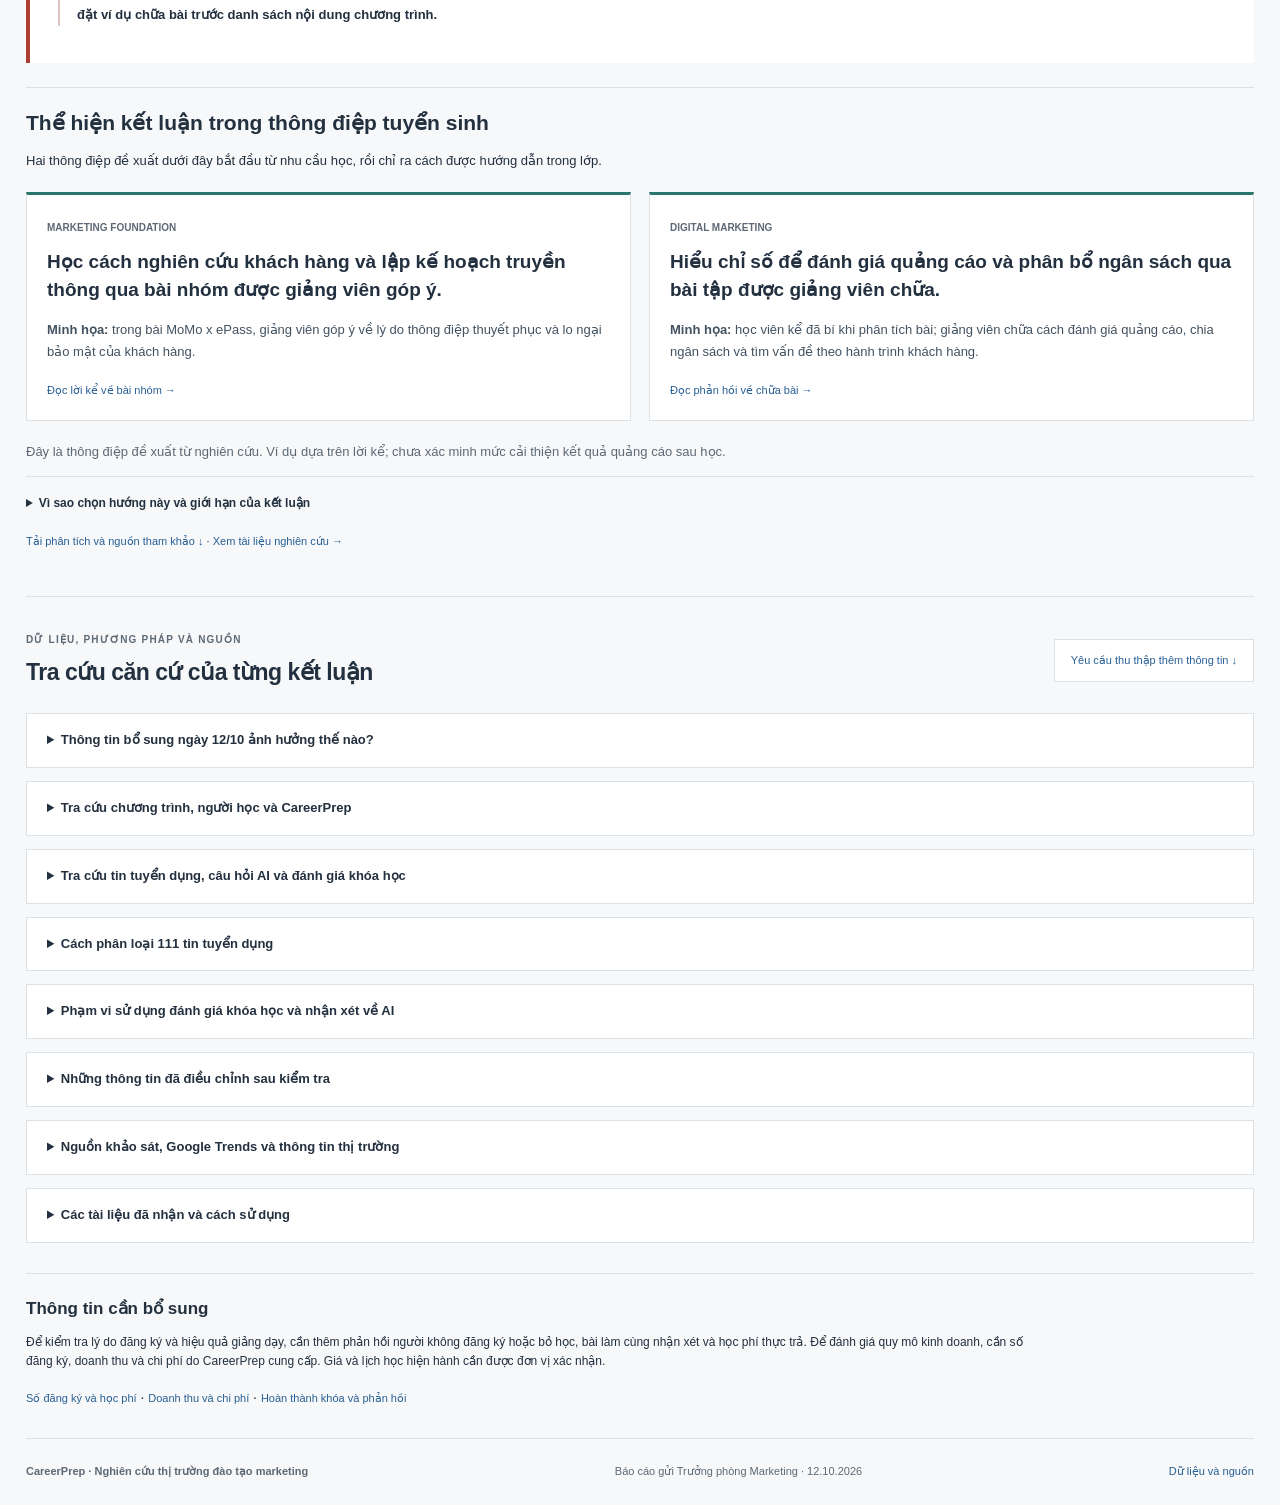
==== commit 41ba6987: "Rebuild 4C narrative around explicit learner needs, evidence and strategic implications" ====
--- a/index.html
+++ b/index.html
@@ -1,20 +1,20 @@
 <!doctype html>
-<html lang="vi"><head><meta charset="utf-8"><meta name="viewport" content="width=device-width,initial-scale=1"><meta name="description" content="Báo cáo nghiên cứu thị trường đào tạo marketing theo Category, Competitor, Consumer và Company; dữ liệu và nguồn đến 12/10/2026."><title>CareerPrep · Báo cáo nghiên cứu thị trường 4C</title><link rel="stylesheet" href="styles.css?v=research-v23"><link rel="stylesheet" href="research/report.css?v=research-v23"><script defer src="research/data.js?v=research-v23"></script><script defer src="research/hypothesis-data.js?v=research-v23"></script><script defer src="research/three-c-data.js?v=research-v23"></script><script defer src="research/hypothesis.js?v=research-v23"></script><script defer src="research/three-c.js?v=research-v23"></script><script defer src="story.js?v=research-v23"></script><script defer src="research/input-register.js?v=research-v23"></script><script defer src="research/catalog.js?v=research-v23"></script></head>
+<html lang="vi"><head><meta charset="utf-8"><meta name="viewport" content="width=device-width,initial-scale=1"><meta name="description" content="Báo cáo nghiên cứu thị trường đào tạo marketing theo Category, Competitor, Consumer và Company; dữ liệu và nguồn đến 12/10/2026."><title>CareerPrep · Báo cáo nghiên cứu thị trường 4C</title><link rel="stylesheet" href="styles.css?v=research-v24"><link rel="stylesheet" href="research/report.css?v=research-v24"><script defer src="research/data.js?v=research-v24"></script><script defer src="research/hypothesis-data.js?v=research-v24"></script><script defer src="research/three-c-data.js?v=research-v24"></script><script defer src="research/hypothesis.js?v=research-v24"></script><script defer src="research/three-c.js?v=research-v24"></script><script defer src="story.js?v=research-v24"></script><script defer src="research/input-register.js?v=research-v24"></script><script defer src="research/catalog.js?v=research-v24"></script></head>
 <body class="research-report reader-v20"><a class="skip" href="#main">Đến nội dung báo cáo</a>
 <header class="report-header"><div><p class="report-label">CAREERPREP · NGHIÊN CỨU THỊ TRƯỜNG</p><h1>Thị trường đào tạo marketing tại Việt Nam</h1><p class="report-audience">Báo cáo gửi Trưởng phòng Marketing</p></div><div class="report-date"><b>12 / 10 / 2026</b><button id="print" class="quiet">In báo cáo</button></div></header>
 <nav class="report-nav" aria-label="Nội dung báo cáo"><a href="#overview">Tổng quan</a><a href="#category">Category</a><a href="#insights">Competitor</a><a href="#three-c-customers">Consumer</a><a href="#three-c-company">Company</a><a href="#research-conclusions">Kết luận</a><a href="#evidence">Dữ liệu &amp; nguồn</a></nav>
 <main id="main"><section id="overview" class="research-intro">
-<div class="research-thesis"><div><p class="report-label">KẾT LUẬN CHIẾN LƯỢC</p><h2>Giới thiệu Foundation và Digital bằng ví dụ chữa bài.</h2></div><div><p>Nhóm nên tập trung là người đã làm marketing nhưng còn khó lập kế hoạch truyền thông, đọc chỉ số quảng cáo hoặc phân bổ ngân sách. Lời kể học viên Foundation và Digital mô tả được những nội dung giảng viên đã góp ý, có thể dùng để giới thiệu cách chữa bài trong lớp.</p><a href="#research-conclusions">Xem căn cứ và hướng đề xuất →</a></div></div>
+<div class="research-thesis"><div><p class="report-label">NHU CẦU NỔI BẬT TỪ NGHIÊN CỨU</p><h2>Học cách lập kế hoạch truyền thông và đánh giá quảng cáo, dù đã làm marketing.</h2></div><div><p>Có người đã làm dự án hoặc chạy quảng cáo nhưng vẫn quyết định cảm tính, chưa hiểu chỉ số. Họ tìm lớp để hệ thống kiến thức, học cách nghiên cứu khách hàng và phân tích hiệu quả quảng cáo.</p><p>CareerPrep có ví dụ góp ý về thông điệp ở Foundation, cùng phản hồi về chữa bài quảng cáo và ngân sách ở Digital. Khi nhiều đối thủ cũng có bài tập, những ví dụ này giúp giải thích cụ thể lớp hướng dẫn người học ở đâu.</p><a href="#research-conclusions">Xem kết luận từ bốn C →</a></div></div>
 <p class="scope-note">Phạm vi: khóa marketing ngắn hạn tại Việt Nam, tập trung vào người đi làm. Các trường hợp sinh viên, chủ doanh nghiệp và đào tạo đội ngũ được ghi rõ bối cảnh. Dữ liệu cập nhật đến 12/10/2026.</p>
 </section>
 <div class="four-c-board" aria-label="Nghiên cứu thị trường theo bốn C">
 
 <section id="category" class="c-panel category"><header class="c-header"><h2>Category</h2><span>Thị trường đào tạo marketing</span></header><div class="c-content">
-<p class="c-question">Thị trường tăng trưởng hay bão hòa? Nhu cầu học thêm đến từ đâu?</p>
-<div class="c-finding"><span>INSIGHT</span><h3>Đo hiệu quả và phân bổ ngân sách là hai nhu cầu học đáng tập trung.</h3><p>Mức quan tâm đến AI tăng, nhưng nhiều câu hỏi chỉ xoay quanh công cụ và tài liệu. Khi đọc cùng yêu cầu tuyển dụng và các trường hợp đã học, nhu cầu đáng theo đuổi là lập kế hoạch, đo hiệu quả và phân bổ ngân sách.</p></div>
+<p class="c-question">Nhu cầu học thêm đến từ đâu khi mức quan tâm tìm kiếm thay đổi?</p>
+<div class="c-finding"><span>INSIGHT</span><h3>Nhu cầu học của người đi làm gắn với lập kế hoạch và đo hiệu quả.</h3><p>Tin tuyển dụng yêu cầu đo lường, quản lý ngân sách; người đã tham gia lớp kể khó lập kế hoạch hoặc hiểu chỉ số. Đọc cùng nhau, các nguồn cho thấy cơ hội đào tạo bổ sung kỹ năng đang cần trong công việc. Tìm kiếm AI tăng bổ sung một chủ đề được quan tâm, chưa xác nhận tăng mua khóa.</p></div>
 <figure class="story-chart"><figcaption><h3>Tìm kiếm AI tăng, các từ khóa học marketing chung giảm</h3><p>Bình quân 10/2025–9/2026 so với 12 tháng trước</p></figcaption><div id="story-search-change"></div><p class="c-note">Google Trends · Việt Nam. Mỗi từ khóa có thang đo riêng. Biểu đồ so mức thay đổi của từng từ khóa, không so số lượt tìm giữa các từ khóa. <a href="#source-S14">Nguồn và cách tính</a></p></figure>
 <figure class="story-chart"><figcaption><h3>Công việc yêu cầu kỹ năng nào?</h3><p>Số tin yêu cầu từng kỹ năng, trong 111 tin được phân tích</p></figcaption><div id="story-job-bars"></div><p class="c-note">Một tin có thể yêu cầu nhiều kỹ năng. Các tin được thu thập không đại diện cho toàn bộ thị trường tuyển dụng. <a href="#wave-jd-method">Cách chọn và phân loại tin</a></p></figure>
-<div class="c-reading" id="category-reasoning"><h4>Tìm AI chưa đồng nghĩa muốn đăng ký lớp</h4><p>Trong 33 câu hỏi AI, 10 hỏi lớp hoặc nội dung học; 23 câu còn lại hỏi công cụ, cách làm, tài liệu và các chủ đề khác. Có trường hợp tự học thành công. Số câu hỏi về AI chưa cho biết người học muốn đăng ký lớp hay chỉ muốn tự tìm công cụ và tài liệu.</p><p><a href="#wave-data" data-wave-set="voices" data-wave-group="ai-request-all">Đọc 33 câu hỏi</a> · <a href="#wave-record-OP-04">Ví dụ tự học AI</a> · <a href="#consumer-reasoning">Lý do tìm lớp</a></p><details><summary>Giới hạn của số liệu thị trường</summary><p>Google Trends đo mức quan tâm tương đối, tin tuyển dụng mô tả yêu cầu nghề. Hai nguồn chưa cho biết doanh số khóa học hoặc liệu cùng một nhóm người đã chuyển sang học AI. Nhu cầu học được suy luận khi đọc cùng các trường hợp đã tham gia lớp.</p></details></div>
+<div class="c-reading" id="category-reasoning"><h4>Tìm AI chưa đồng nghĩa muốn đăng ký lớp</h4><p>Trong 33 câu hỏi AI, 10 hỏi lớp hoặc nội dung học; 23 câu còn lại hỏi công cụ, cách làm, tài liệu và các chủ đề khác. Có trường hợp tự học thành công. Vì vậy, tìm kiếm AI là căn cứ chọn chủ đề thu hút sự chú ý; nhu cầu học cần được xác định thêm từ khó khăn và mục tiêu người học kể.</p><p><a href="#wave-data" data-wave-set="voices" data-wave-group="ai-request-all">Đọc 33 câu hỏi</a> · <a href="#wave-record-OP-04">Ví dụ tự học AI</a> · <a href="#consumer-reasoning">Lý do tìm lớp</a></p><details><summary>Giới hạn của số liệu thị trường</summary><p>Google Trends đo mức quan tâm tương đối, tin tuyển dụng mô tả yêu cầu nghề. Hai nguồn chưa cho biết doanh số khóa học hoặc liệu cùng một nhóm người đã chuyển sang học AI. Nhu cầu học được suy luận khi đọc cùng các trường hợp đã tham gia lớp.</p></details></div>
 <details class="c-detail"><summary>Diễn biến tìm kiếm trong 36 tháng</summary><label class="chart-select">Từ khóa<select id="story-trend-select" aria-label="Chọn từ khóa tìm kiếm"></select></label><div id="story-monthly"></div><p class="c-note">10/2023–9/2026 · thang điểm 0–100 cho từng từ khóa.</p></details>
 <details class="c-detail"><summary>Khảo sát về kỹ năng và đào tạo AI</summary><p>MMA × Decision Lab khảo sát 94 người tại Việt Nam, từ 10/2023 đến 2/2024.</p><div id="research-ai-gap"></div><p class="c-note">Khó khăn khi ứng dụng AI; một người có thể chọn nhiều đáp án. <a href="#source-S01">Nguồn</a></p><h4>Tình trạng đào tạo AI tại tổ chức</h4><div id="research-ai-training"></div><p class="c-note">Tỷ lệ làm tròn cộng thành 101%. Khảo sát Đông Nam Á năm 2026 có 143 người, ghi nhận 78% coi kỹ năng và đào tạo là thách thức. Hai khảo sát khác phạm vi, nên không dùng để đo mức tăng tại Việt Nam. <a href="#source-S02">Khảo sát Đông Nam Á</a></p></details>
 <details class="c-detail"><summary>Đào tạo doanh nghiệp và người trả học phí</summary><p>Ngoài khóa cho cá nhân, đã có dịch vụ đào tạo đội ngũ doanh nghiệp. Nghiên cứu về doanh nghiệp nhỏ và các chương trình được thu thập bổ sung bối cảnh cho nhu cầu này.</p><p>Chưa có số hợp đồng hoặc học phí thực trả theo năm để so quy mô đào tạo doanh nghiệp với đào tạo cá nhân. Số học viên tích lũy và ngân sách đào tạo chung không được dùng thay cho doanh thu khóa marketing.</p><a href="#source-S32">Nghiên cứu doanh nghiệp nhỏ</a> · <a href="#source-S33">Đào tạo đội ngũ</a> · <a href="#source-S34">Dịch vụ doanh nghiệp</a></details>
@@ -22,7 +22,7 @@
 
 <section id="insights" class="c-panel competitor"><header class="c-header"><h2>Competitor</h2><span>Đối thủ và cách học thay thế</span></header><div class="c-content">
 <p class="c-question">Các chương trình cạnh tranh ở đâu? Người học có thể chọn cách học nào khác?</p>
-<div class="c-finding"><span>INSIGHT</span><h3>“Có thực hành” đã là quyền lợi phổ biến.</h3><p>Nhiều chương trình cùng có bài tập hoặc dự án. Vì vậy, riêng lời hứa này khó giải thích lý do chọn CareerPrep; sự khác biệt cần được thể hiện qua cách giảng viên hướng dẫn một bài cụ thể.</p></div>
+<div class="c-finding"><span>INSIGHT</span><h3>Có bài tập chưa đủ để giải thích lý do chọn CareerPrep.</h3><p>Năm lựa chọn được so sánh đều có bài tập, dự án hoặc thực hành công cụ. Suy luận từ điểm chung này: CareerPrep cần minh họa giảng viên góp ý vào bài làm thế nào để người cân nhắc hiểu sự phù hợp với nhu cầu của họ.</p></div>
 <div class="practice-comparison"><h3>So sánh cách thực hành</h3><table><thead><tr><th>Chương trình</th><th>Thông tin công bố</th></tr></thead><tbody>
 <tr><th><a href="#three-c-record-CP1a-022">AIM Academy<br>Hands-On Marketing</a></th><td>Làm kế hoạch theo nhóm, thuyết trình và được hướng dẫn tại lớp</td></tr>
 <tr><th><a href="#three-c-record-CP1a-002">Tomorrow Marketers<br>AI Digital Marketing</a></th><td>Bài cuối khóa trên dữ liệu; có gói hướng dẫn riêng với giảng viên</td></tr>
@@ -43,41 +43,40 @@
 
 <section id="three-c-customers" class="c-panel consumer"><header class="c-header"><h2>Consumer</h2><span>Nhu cầu và trải nghiệm người học</span></header><div class="c-content">
 <p class="c-question">Vì sao người đã có kiến thức hoặc kinh nghiệm vẫn học thêm?</p>
-<div class="c-finding"><span>INSIGHT</span><h3>Đã làm marketing vẫn có thể thiếu phương pháp lập kế hoạch và đo hiệu quả.</h3><p>Trần Dũng muốn học lại cách nghiên cứu và lập kế hoạch vì còn quyết định cảm tính. Thu Hà đã chạy quảng cáo nhưng muốn hiểu chỉ số. Từ các lời kể này, nhu cầu học là có phương pháp lập kế hoạch và biết đọc số liệu để đánh giá quảng cáo.</p></div>
-<div class="practice-comparison learner-comparison"><h3>Ba trường hợp cho thấy nhu cầu này</h3><table><thead><tr><th>Người học</th><th>Vấn đề được kể</th></tr></thead><tbody>
-<tr><th><a href="#three-c-record-M3C-CC-111">Trần Dũng</a><small>Làm việc tại PMAX · Marketing Foundation</small></th><td>Kiến thức rời rạc, quyết định cảm tính; muốn học lại cách nghiên cứu và lập kế hoạch</td></tr>
-<tr><th><a href="#three-c-record-M3C-CC-109">Irene Nguyen</a><small>Quản lý nội dung · Digital Marketing</small></th><td>Loay hoay với sách và tài liệu trên mạng; tìm lớp kết hợp kiến thức nền tảng với thực hành</td></tr>
-<tr><th><a href="#three-c-record-M3C-CC-005">Tác giả Decor Hà Nội</a><small>Học trái ngành, đã làm marketing · BRANDCamp</small></th><td>Đánh giá tốt tài liệu nhưng còn khó áp dụng; học thêm lớp trực tiếp, đồng thời thấy lớp đó ngắn và nặng kiến thức</td></tr>
-</tbody></table><p class="c-note">Bài cá nhân trên LinkedIn và blog; mô tả trải nghiệm, chưa có đánh giá độc lập về kết quả sau học.</p></div>
-<div class="c-reading" id="consumer-reasoning"><h4>Hai lời kể về đọc chỉ số và kiểm tra kiến thức tự học</h4><p>Thu Hà, trưởng nhóm digital, kể chạy quảng cáo theo mẹo nhưng muốn hiểu chỉ số và liên kết dữ liệu. Thanh Hằng đã tự học nhưng chưa chắc kiến thức của mình đúng và đủ.</p><p><a href="#three-c-record-M3C-CC-002">Thu Hà: hiểu chỉ số quảng cáo</a> · <a href="#three-c-record-M3C-CC-010">Thanh Hằng: kiểm tra kiến thức tự học</a></p><p class="c-note">Tomorrow Marketers chọn đăng hai lời kể này. Chúng mô tả nhu cầu cá nhân; chưa cho biết nhu cầu đó phổ biến đến đâu.</p><details><summary>Người học còn có động cơ nào khác?</summary><p>Có người học để tìm hiểu nghề, kết nối hoặc theo bạn bè giới thiệu; có người tự học thành công. Không phải ai cũng tìm lớp vì khó lập kế hoạch hoặc đọc chỉ số quảng cáo.</p><a href="#three-c-record-M3C-CC-114">Bạn bè giới thiệu</a> · <a href="#wave-record-OP-08">Các động cơ khác</a> · <a href="#wave-record-OP-04">Tự học thành công</a></details></div>
+<div class="c-finding"><span>INSIGHT</span><h3>Người đã làm nghề vẫn cần phương pháp lập kế hoạch và hiểu chỉ số quảng cáo.</h3><p>Kinh nghiệm làm dự án và các mẹo tự học chưa giải quyết hết khó khăn được kể. Nhóm này tìm lớp để hệ thống kiến thức và học cách phân tích: nghiên cứu khách hàng để lập kế hoạch, đọc chỉ số để đánh giá quảng cáo.</p></div>
+<div class="practice-comparison learner-comparison"><h3>Từ khó khăn đến điều muốn học</h3><table><thead><tr><th>Người học</th><th>Khó khăn → nhu cầu</th></tr></thead><tbody>
+<tr><th><a href="#three-c-record-M3C-CC-111">Trần Dũng</a><small>Làm việc tại PMAX · học Foundation</small></th><td><b>Khó khăn:</b> đã làm dự án nhưng kiến thức rời rạc, quyết định cảm tính.<br><b>Muốn học:</b> hệ thống kiến thức nghiên cứu và lập kế hoạch truyền thông.</td></tr>
+<tr><th><a href="#three-c-record-M3C-CC-002">Thu Hà</a><small>Trưởng nhóm digital · học tại Tomorrow Marketers</small></th><td><b>Khó khăn:</b> chạy quảng cáo theo mẹo, chưa hiểu ý nghĩa chỉ số.<br><b>Muốn học:</b> hiểu chỉ số và liên kết dữ liệu để đánh giá hiệu quả quảng cáo.</td></tr>
+</tbody></table><p class="c-note">Trần Dũng tự đăng trên LinkedIn. Thu Hà là lời chứng thực do Tomorrow Marketers chọn đăng. Đây là hai trường hợp cụ thể, chưa đo mức phổ biến của nhu cầu.</p></div>
+<div class="c-reading" id="consumer-reasoning"><h4>Vì sao thêm tài liệu chưa giải quyết hết khó khăn?</h4><p>Irene kể tự học qua sách và nguồn trên mạng chưa hiệu quả; Thanh Hằng chưa chắc kiến thức tự học đã đúng và đủ. Khi đọc cùng hai trường hợp trên, nhu cầu có thể suy ra là kiến thức được hệ thống thành phương pháp lập kế hoạch hoặc phân tích quảng cáo, thay vì thêm các mẹo rời rạc.</p><p><a href="#three-c-record-M3C-CC-109">Irene: tự học chưa hiệu quả</a> · <a href="#three-c-record-M3C-CC-010">Thanh Hằng: chưa chắc kiến thức đúng và đủ</a></p><details><summary>Những động cơ khác và trường hợp tự học</summary><p>Tác giả Decor Hà Nội đánh giá tốt tài liệu BRANDCamp nhưng vẫn khó áp dụng, rồi học thêm lớp trực tiếp. Có người học để tìm hiểu nghề, kết nối hoặc theo bạn bè giới thiệu; có người tự học thành công. Nhu cầu lập kế hoạch và đọc chỉ số mô tả nhóm được nghiên cứu, không phải mọi người học.</p><p class="c-note">Decor Hà Nội là bài blog cá nhân; Irene tự đăng trên LinkedIn; Thanh Hằng do Tomorrow Marketers chọn đăng. Lời kể không tự xác minh kết quả sau học.</p><a href="#three-c-record-M3C-CC-005">Decor Hà Nội</a> · <a href="#three-c-record-M3C-CC-114">Bạn bè giới thiệu</a> · <a href="#wave-record-OP-08">Các động cơ khác</a> · <a href="#wave-record-OP-04">Tự học thành công</a></details></div>
 <details class="c-detail"><summary>33 câu hỏi về AI: hỏi lớp hay hỏi cách làm?</summary><figure class="story-chart"><figcaption><h3>Nội dung các câu hỏi về AI</h3><p>33 câu hỏi; mỗi câu được xếp vào một nhóm</p></figcaption><div id="story-ai-bars"></div><p class="c-note">10 câu thuộc nhóm hỏi lớp hoặc nội dung học; các câu còn lại hỏi công cụ, cách làm và tài liệu. Đây là câu hỏi, chưa phải giao dịch mua khóa. <a href="#wave-data" data-wave-set="voices" data-wave-group="ai-request-all">Đọc 33 câu hỏi</a></p></figure></details>
 <details class="c-detail"><summary>Đánh giá khóa học: người học kể áp dụng được gì?</summary><p>Trong 42 đánh giá thuộc phạm vi nghiên cứu, 11 kể đã áp dụng sau học. Bảy trong 11 đánh giá này có liên hệ thương mại được ghi nhận, nên cần thận trọng khi sử dụng.</p><div id="wave-output-chart"></div><p class="c-note">Chủ yếu là đánh giá khóa video. Không dùng để suy tỷ lệ áp dụng của học viên CareerPrep. Một đánh giá không kể việc áp dụng cũng chưa có nghĩa học không hiệu quả. <a href="#wave-data" data-wave-set="reviews" data-wave-group="eligible">Đọc từng đánh giá</a></p></details>
 <details class="c-detail"><summary>Khảo sát về cách cập nhật kiến thức AI</summary><div id="research-learning-methods"></div><p class="c-note">MMA × Decision Lab · 94 người tại Việt Nam · 10/2023–2/2024 · được chọn nhiều đáp án. “Khóa đào tạo” không xác nhận học phí hoặc người trả tiền. <a href="#source-S01">Nguồn</a></p></details>
-<details class="c-detail"><summary>Hỏi thông tin và đã trả học phí là hai việc khác nhau</summary><p>Ba bình luận LinkedIn lần lượt hỏi thông tin khóa học, xin bài tham khảo và muốn học miễn phí. Không tính cả ba là người có ý định mua.</p><a href="#three-c-record-M3C-CC-115">Hỏi thông tin</a> · <a href="#three-c-record-M3C-CC-116">Xin bài tham khảo</a> · <a href="#three-c-record-M3C-CC-117">Muốn học miễn phí</a></details>
+<details class="c-detail"><summary>Hỏi thông tin và đã trả học phí là hai việc khác nhau</summary><p>Ba bình luận LinkedIn lần lượt hỏi thông tin khóa học, xin bài tham khảo và muốn học miễn phí. Các bình luận không xác nhận cả ba người muốn trả học phí.</p><a href="#three-c-record-M3C-CC-115">Hỏi thông tin</a> · <a href="#three-c-record-M3C-CC-116">Xin bài tham khảo</a> · <a href="#three-c-record-M3C-CC-117">Muốn học miễn phí</a></details>
 </div></section>
 
 <section id="three-c-company" class="c-panel company"><header class="c-header"><h2>Company</h2><span>Chương trình và trải nghiệm tại CareerPrep</span></header><div class="c-content">
 <p class="c-question">CareerPrep đáp ứng nhu cầu nào? Có ví dụ gì về cách giảng dạy?</p>
-<div class="c-finding"><span>INSIGHT</span><h3>Chữa bài minh họa cách sửa thông điệp, phân tích quảng cáo và chia ngân sách.</h3><p>Foundation có góp ý về lý do thông điệp thuyết phục và lo ngại bảo mật của khách hàng. Digital có hướng dẫn phân tích quảng cáo và phân bổ ngân sách. Các ví dụ cho thấy nội dung được chữa gắn với kế hoạch và số liệu mà người học còn khó tự phân tích.</p></div>
+<div class="c-finding"><span>INSIGHT</span><h3>CareerPrep có ví dụ góp ý phù hợp với nhu cầu lập kế hoạch và phân tích quảng cáo.</h3><p>Foundation có lời kể về góp ý lý do thông điệp thuyết phục; Digital có phản hồi về chữa bài quảng cáo và ngân sách. Có thể dùng hai ví dụ để giải thích cách hướng dẫn. Chúng chưa chứng minh CareerPrep dạy tốt hơn đối thủ.</p></div>
 <div class="company-example"><h3>Marketing Foundation: bài nhóm MoMo x ePass</h3><p>Đề bài là khuyến khích chủ xe liên kết MoMo để trả phí đường bộ.</p><ol class="observed-case"><li><b>Nhóm học viên làm</b><span>Thông điệp và kế hoạch truyền thông qua ba giai đoạn</span></li><li><b>Giảng viên góp ý</b><span>Giải thích vì sao thông điệp thuyết phục; xử lý lo ngại về an toàn và bảo mật khi liên kết tài khoản</span></li></ol><p class="c-note">Quynh Huong và Trần Dũng kể về cùng một bài nhóm. Chưa có bài đầy đủ hoặc hai phiên bản trước và sau góp ý. <a href="#three-c-record-M3C-PF-023">Đọc nguồn</a></p></div>
 <div class="company-example"><h3>Digital Marketing: đánh giá quảng cáo và chia ngân sách</h3><p>Phản hồi ngày 09/10/2026 kể học viên đã thử làm bài nhưng gặp khó khi phân tích. Giảng viên chữa cách đánh giá hiệu quả, phân bổ ngân sách và tìm vấn đề theo hành trình khách hàng.</p><p class="c-note">Phản hồi qua biểu mẫu của CareerPrep; không có bài làm đính kèm. <a href="#three-c-record-M3C-PF-016">Đọc phản hồi</a></p></div>
-<div class="c-reading" id="company-reasoning"><h4>Lời kể chưa đo được mức tiến bộ sau học</h4><p>Hai lời kể mô tả nhận xét của giảng viên về thông điệp và quảng cáo. Chưa có bài làm đầy đủ trước và sau góp ý để đo mức tiến bộ, so chất lượng với đối thủ hoặc xác minh kết quả kinh doanh.</p></div>
+<div class="c-reading" id="company-reasoning"><h4>Từ nhu cầu người học đến nội dung được góp ý</h4><p>Với nhu cầu lập kế hoạch, ví dụ Foundation cho thấy giảng viên hỏi vì sao thông điệp thuyết phục và có xử lý lo ngại của khách hàng chưa. Với nhu cầu đánh giá quảng cáo, phản hồi Digital mô tả cách tìm vấn đề qua chỉ số, ngân sách và hành trình khách hàng.</p><p class="c-note">Đây là suy luận về sự phù hợp của cách hướng dẫn. Chưa có bài trước–sau để đo mức tiến bộ hoặc kết quả kinh doanh.</p></div>
 <details class="c-detail"><summary>Nội dung, thời lượng và học phí ba khóa</summary><div class="course-facts" id="story-course-facts"></div><p class="c-note">Foundation: giảm 500.000 đồng trước ngày 15 hằng tháng theo trang đọc ngày 12/10. Digital: gói 5 triệu và 5,99 triệu đồng. Social Media AI: giá ưu đãi 3,2 triệu đồng, mức “giảm 30%” và hướng dẫn thanh toán 4,89 triệu đồng chưa thống nhất; thời hạn ưu đãi chưa rõ.</p></details>
 <details class="c-detail"><summary>Lời kể học viên đã thu thập</summary><div class="company-proof"><div><b>Marketing Foundation</b><span>6 bài học viên tự đăng</span></div><div><b>Digital Marketing</b><span>2 bài học viên tự đăng</span></div><div><b>Social Media AI</b><span>Chưa có bài tương ứng trong dữ liệu thu thập</span></div></div><p class="c-note">Đây là số bài tìm được, không phải số người mua hoặc tỷ lệ hài lòng. Bài Data Foundation được giữ riêng vì chưa xác nhận thuộc CareerPrep.</p></details>
 <details class="c-detail"><summary>Góp ý về tốc độ học và bài nộp trễ</summary><p>Một phản hồi Digital ngày 19/09/2025 đề nghị giảng chậm hơn cho người mới. Phản hồi ngày 12/08/2026 mong được chữa bài nộp trễ; chưa xác nhận đã được chữa.</p><p><a href="#three-c-record-M3C-PF-039">Tốc độ học</a> · <a href="#three-c-record-M3C-PF-022">Bài nộp trễ</a></p><p class="c-note">Góp ý về Data Marketers thuộc khóa khác, được trình bày riêng.</p></details>
-<details class="c-detail"><summary>Lời kể về việc làm, thu nhập và kết quả quảng cáo</summary><p>Có 56 bản ghi từ story Instagram do đơn vị chọn đăng. Chưa xác nhận số học viên riêng biệt hoặc kiểm chứng kết quả được kể. Không dùng những lời kể này để tính tỷ lệ có việc, tăng lương hay hiệu quả quảng cáo.</p><a href="#three-c-record-M3C-OQ-P2-001">Vì sao dữ liệu có 56 bản ghi nhưng ghi chú nói 57 story?</a></details>
+<details class="c-detail"><summary>Lời kể về việc làm, thu nhập và kết quả quảng cáo</summary><p>Có 56 bản ghi từ story Instagram do đơn vị chọn đăng. Chưa xác nhận số học viên riêng biệt hoặc kiểm chứng kết quả được kể. Các lời kể chưa đủ để tính tỷ lệ có việc, tăng lương hoặc mức cải thiện quảng cáo.</p><a href="#three-c-record-M3C-OQ-P2-001">Vì sao dữ liệu có 56 bản ghi nhưng ghi chú nói 57 story?</a></details>
 </div></section>
 </div>
 
-<section class="cross-c connected-story" id="research-conclusions"><div class="connection-heading"><p class="report-label">TỪ NGHIÊN CỨU ĐẾN ĐỀ XUẤT</p><h2>CareerPrep nên tập trung vào nhu cầu nào?</h2></div>
-<div class="connection-grid" aria-label="Bốn căn cứ dẫn đến đề xuất"><article class="category"><b>A · Category</b><strong>80 / 111</strong><p>Tin tuyển dụng yêu cầu đo lường; 69 tin yêu cầu ngân sách.</p><a href="#category-reasoning">Xem dữ liệu thị trường →</a></article><article class="competitor"><b>B · Competitor</b><strong>5 lựa chọn</strong><p>Trong bảng so sánh đều có bài tập, dự án hoặc thực hành công cụ.</p><a href="#insights">So cách thực hành →</a></article><article class="consumer"><b>C · Consumer</b><strong>Đã làm marketing</strong><p>Trần Dũng còn quyết định cảm tính; Thu Hà muốn hiểu chỉ số để đánh giá quảng cáo.</p><a href="#consumer-reasoning">Đọc lời kể →</a></article><article class="company"><b>D · Company</b><strong>2 ví dụ chữa bài</strong><p>Foundation: góp ý thông điệp. Digital: chữa cách đánh giá quảng cáo và chia ngân sách.</p><a href="#three-c-company">Xem hai ví dụ →</a></article></div>
-<div class="strategy-priority"><div><span>CƠ HỘI ƯU TIÊN</span><h3>Người đã làm marketing vẫn cần học cách lập kế hoạch truyền thông và đọc chỉ số quảng cáo.</h3><p>Foundation có bài lập kế hoạch; Digital có bài phân tích quảng cáo và ngân sách.</p></div><div><span>RÀO CẢN CẦN GIẢI QUYẾT TRƯỚC</span><h3>Khó tạo khác biệt chỉ bằng lời hứa “có thực hành”.</h3><p>Cần cho người đọc thấy đề bài và nhận xét của giảng viên, thay vì chỉ nói khóa có bài tập.</p></div></div>
-<div class="connection-arrow" aria-hidden="true">↓</div><div class="joint-insight"><span>INSIGHT CHIẾN LƯỢC</span><h3>Lấy ví dụ chữa bài làm trọng tâm giới thiệu Foundation và Digital.</h3><p class="causal-sentence"><b>Vì</b> tin tuyển dụng yêu cầu đo hiệu quả và quản lý ngân sách (A), nhiều đối thủ cùng có bài tập (B), một số người đã làm marketing vẫn khó lập kế hoạch hoặc đọc chỉ số quảng cáo (C), và CareerPrep có lời kể về góp ý thông điệp, phân tích quảng cáo và chia ngân sách (D) → <b>nên giới thiệu Foundation và Digital cho người cần học cách lập kế hoạch truyền thông, đọc chỉ số quảng cáo hoặc phân bổ ngân sách; đặt ví dụ chữa bài trước danh sách nội dung chương trình.</b></p></div>
-<div class="strategy-application"><h3>Cụ thể hóa trong thông điệp tuyển sinh</h3><p>Đặt <b>vấn đề người học → bài tập → góp ý của giảng viên</b> trước danh sách nội dung chương trình.</p><div class="message-grid"><article><span>MARKETING FOUNDATION</span><h4>Học cách chọn khách hàng và lập kế hoạch truyền thông qua bài nhóm được giảng viên góp ý.</h4><a href="#three-c-record-M3C-PF-023">Minh họa bằng bài MoMo x ePass →</a></article><article><span>DIGITAL MARKETING</span><h4>Học cách đọc chỉ số, chia ngân sách và đánh giá quảng cáo qua bài tập được hướng dẫn.</h4><a href="#three-c-record-M3C-PF-016">Xem phản hồi về chữa bài quảng cáo và ngân sách →</a></article></div><p class="c-note">Hai câu là thông điệp đề xuất. Ví dụ minh họa dựa trên lời kể, chưa phải kết quả học tập được kiểm chứng.</p></div>
-<details class="conclusion-conditions"><summary>Căn cứ lựa chọn và điều có thể thay đổi đề xuất</summary><p>Ưu tiên nhu cầu lập kế hoạch và đọc chỉ số vì đã có người học kể khó khăn, cùng ví dụ góp ý liên quan từ CareerPrep. Chọn Foundation và Digital theo các ví dụ tìm được, chưa phải theo doanh thu hoặc hiệu quả cao nhất.</p><p>Rào cản được ưu tiên theo phân tích 4C; chưa có khảo sát xếp hạng mọi lý do không đăng ký. Cũng chưa xác minh người cân nhắc phản ứng thế nào với thông điệp hiện tại.</p><ul><li>Nếu giá, lịch học, chứng chỉ hoặc kết nối quyết định việc chọn lớp, vai trò của chữa bài trong thông điệp cần được điều chỉnh.</li><li>Muốn khẳng định tiến bộ sau học hoặc chất lượng hơn đối thủ, cần bài làm và nhận xét được so cùng điều kiện.</li></ul></details><p class="connection-download"><a href="research/inference/2026-10-12/insights.md" download>Tải phân tích và nguồn tham khảo ↓</a> · <a href="#input-coverage">Xem tài liệu nghiên cứu →</a></p></section>
+<section class="cross-c connected-story" id="research-conclusions"><div class="connection-heading"><p class="report-label">KẾT LUẬN TỪ BỐN C</p><h2>Người học cần một phương pháp làm việc; CareerPrep cần cho thấy cách lớp hướng dẫn phương pháp đó.</h2><p>Bốn kết luận dưới đây nối yêu cầu công việc, cách đối thủ tổ chức học, nhu cầu được kể và ví dụ giảng dạy của CareerPrep.</p></div>
+<div class="connection-grid insight-summary" aria-label="Bốn insight dẫn đến kết luận chiến lược"><article class="category"><b>A · Category</b><h3>Có cơ hội đào tạo bổ sung kỹ năng cho người đang làm marketing.</h3><p>Đo hiệu quả và phân bổ ngân sách là yêu cầu công việc; người đã học cũng kể cần bổ sung phương pháp lập kế hoạch và phân tích.</p><p class="summary-evidence">Căn cứ: 80/111 tin yêu cầu đo lường; 69/111 yêu cầu ngân sách, đọc cùng các trường hợp người học.</p><a href="#category">Xem dữ liệu và suy luận →</a></article><article class="competitor"><b>B · Competitor</b><h3>Cần minh họa mức hướng dẫn, vì nhiều nơi cùng có bài tập.</h3><p>Riêng lời hứa “có thực hành” khó giúp người cân nhắc hiểu vì sao nên chọn CareerPrep.</p><p class="summary-evidence">Căn cứ: AIM, Tomorrow Marketers, Vinalink, Hướng Nghiệp Á Âu và BRANDCamp đều công bố bài tập hoặc thực hành.</p><a href="#insights">Xem cách các khóa tổ chức học →</a></article><article class="consumer"><b>C · Consumer</b><h3>Cần học cách nghiên cứu để lập kế hoạch và hiểu chỉ số để đánh giá quảng cáo.</h3><p>Người đã làm dự án hoặc chạy quảng cáo vẫn có thể cần hệ thống kiến thức thành một phương pháp phân tích.</p><p class="summary-evidence">Căn cứ: Trần Dũng muốn học lại kiến thức nghiên cứu và lập kế hoạch; Thu Hà muốn hiểu chỉ số, liên kết dữ liệu.</p><a href="#three-c-customers">Xem khó khăn → nhu cầu học →</a></article><article class="company"><b>D · Company</b><h3>CareerPrep có ví dụ góp ý vào kế hoạch và phân tích quảng cáo.</h3><p>Hai khóa có minh họa phù hợp với nhu cầu ở Consumer, có thể dùng để giải thích cách giảng viên hướng dẫn.</p><p class="summary-evidence">Căn cứ: góp ý thông điệp MoMo x ePass ở Foundation; chữa phân tích quảng cáo và ngân sách ở Digital.</p><a href="#three-c-company">Xem nội dung giảng viên góp ý →</a></article></div>
+<div class="strategy-priority"><div><span>CƠ HỘI ƯU TIÊN</span><h3>Người đã tự học hoặc làm marketing nhưng chưa có phương pháp lập kế hoạch và phân tích quảng cáo.</h3><p>Họ đã có trải nghiệm nghề; điều cần bổ sung là cách nghiên cứu khách hàng, hiểu chỉ số và vận dụng vào bài cụ thể.</p></div><div><span>RÀO CẢN CẦN GIẢI QUYẾT TRƯỚC</span><h3>Bài tập là quyền lợi phổ biến; cần giải thích giảng viên giúp người học sửa gì.</h3><p>Ví dụ về nhận xét trên bài làm giúp mô tả phần hướng dẫn rõ hơn một lời hứa chung “có thực hành”.</p></div></div>
+<div class="connection-arrow" aria-hidden="true">↓</div><div class="joint-insight"><span>INSIGHT CHIẾN LƯỢC</span><h3>Giới thiệu Foundation và Digital bằng nhu cầu lập kế hoạch, phân tích quảng cáo và ví dụ chữa bài.</h3><p class="causal-sentence"><b>Vì</b> công việc đòi hỏi đo hiệu quả và quản lý ngân sách (A), nhiều đối thủ cùng có bài tập (B), một nhóm người đi làm muốn có phương pháp lập kế hoạch hoặc hiểu chỉ số quảng cáo (C), và CareerPrep có ví dụ góp ý về thông điệp, phân tích quảng cáo và ngân sách (D) → <b>nên hướng phần giới thiệu Foundation và Digital đến nhóm này, nêu rõ điều họ muốn học và đặt ví dụ chữa bài trước danh sách nội dung chương trình.</b></p></div>
+<div class="strategy-application"><h3>Thể hiện kết luận trong thông điệp tuyển sinh</h3><p>Hai thông điệp đề xuất dưới đây bắt đầu từ nhu cầu học, rồi chỉ ra cách được hướng dẫn trong lớp.</p><div class="message-grid"><article><span>MARKETING FOUNDATION</span><h4>Học cách nghiên cứu khách hàng và lập kế hoạch truyền thông qua bài nhóm được giảng viên góp ý.</h4><p><b>Minh họa:</b> trong bài MoMo x ePass, giảng viên góp ý về lý do thông điệp thuyết phục và lo ngại bảo mật của khách hàng.</p><a href="#three-c-record-M3C-PF-023">Đọc lời kể về bài nhóm →</a></article><article><span>DIGITAL MARKETING</span><h4>Hiểu chỉ số để đánh giá quảng cáo và phân bổ ngân sách qua bài tập được giảng viên chữa.</h4><p><b>Minh họa:</b> học viên kể đã bí khi phân tích bài; giảng viên chữa cách đánh giá quảng cáo, chia ngân sách và tìm vấn đề theo hành trình khách hàng.</p><a href="#three-c-record-M3C-PF-016">Đọc phản hồi về chữa bài →</a></article></div><p class="c-note">Đây là thông điệp đề xuất từ nghiên cứu. Ví dụ dựa trên lời kể; chưa xác minh mức cải thiện kết quả quảng cáo sau học.</p></div>
+<details class="conclusion-conditions"><summary>Vì sao chọn hướng này và giới hạn của kết luận</summary><p>Chọn nhóm nhu cầu vì có người học kể khó khăn và mục tiêu học cụ thể; chọn Foundation và Digital vì có ví dụ hướng dẫn liên quan. Đây là thứ tự ưu tiên do phân tích 4C, chưa phải xếp hạng quy mô phân khúc hay doanh thu khóa học.</p><ul><li>Tin tuyển dụng là yêu cầu nghề, chưa phải nhu cầu đăng ký. Lời kể người học bổ sung lý do tìm lớp nhưng chưa cho biết mức phổ biến trong thị trường.</li><li>Đối thủ cũng có bài tập và hỗ trợ. Không kết luận CareerPrep là nơi duy nhất hướng dẫn thực hành hoặc có chất lượng tốt hơn.</li><li>Chưa đo phản ứng với thông điệp hiện tại. Nếu giá, lịch học, chứng chỉ hoặc kết nối quyết định lựa chọn của nhóm này, cần điều chỉnh vai trò của chữa bài trong thông điệp.</li></ul></details><p class="connection-download"><a href="research/inference/2026-10-12/insights.md" download>Tải phân tích và nguồn tham khảo ↓</a> · <a href="#input-coverage">Xem tài liệu nghiên cứu →</a></p></section>
 
 <section id="evidence" class="research-appendix"><div class="appendix-heading"><div><p class="report-label">DỮ LIỆU, PHƯƠNG PHÁP VÀ NGUỒN</p><h2>Tra cứu căn cứ của từng kết luận</h2></div><a class="research-download" href="research/muse/2026-10-12-followup/muse_remaining_prompt.md" download>Yêu cầu thu thập thêm thông tin ↓</a></div>
-<details class="research-disclosure" id="followup-review"><summary>Thông tin bổ sung ngày 12/10 ảnh hưởng thế nào?</summary><ul><li>Dữ liệu bổ sung giúp nhận diện nhu cầu học của người đã làm nghề và bổ sung hai ví dụ chữa bài.</li><li>Social Media AI chưa có lời kể học viên tương ứng trong tài liệu đã tìm được.</li><li>Học phí được đọc cùng điều kiện gói và ngày ghi nhận. Các mức giá mâu thuẫn được trình bày riêng.</li><li>Các trường hợp trùng và thông tin chưa xác nhận đều có ghi chú. Người xin tài liệu không được tính thành người có ý định mua khóa.</li></ul><div class="actions" id="followup-downloads"></div><p class="c-note">Bảy tài liệu bổ sung gồm 331 thông tin chương trình, 98 bản ghi bài tập và phản hồi, 36 trường hợp người học, 83 nguồn, 133 lần kiểm tra và 47 câu hỏi. Một người có thể được nhắc ở nhiều tài liệu.</p></details>
+<details class="research-disclosure" id="followup-review"><summary>Thông tin bổ sung ngày 12/10 ảnh hưởng thế nào?</summary><ul><li>Dữ liệu bổ sung giúp nhận diện nhu cầu học của người đã làm nghề và bổ sung hai ví dụ chữa bài.</li><li>Social Media AI chưa có lời kể học viên tương ứng trong tài liệu đã tìm được.</li><li>Học phí được đọc cùng điều kiện gói và ngày ghi nhận. Các mức giá mâu thuẫn được trình bày riêng.</li><li>Thông tin trùng và thông tin chưa xác nhận có ghi chú riêng; bình luận xin tài liệu không được xem là giao dịch mua khóa.</li></ul><div class="actions" id="followup-downloads"></div><p class="c-note">Bảy tài liệu bổ sung gồm 331 thông tin chương trình, 98 bản ghi bài tập và phản hồi, 36 trường hợp người học, 83 nguồn, 133 lần kiểm tra và 47 câu hỏi. Một người có thể được nhắc ở nhiều tài liệu.</p></details>
 <details class="research-disclosure" id="three-c-browser"><summary>Tra cứu chương trình, người học và CareerPrep</summary><article class="panel" id="three-c-data"><div class="panel-head"><div><h3>Dữ liệu về chương trình và người học</h3><p class="caption">Có 142 thông tin chương trình, 47 lựa chọn thay thế, 124 bản ghi về người học và 48 thông tin CareerPrep. Số dòng không tương đương số chương trình hoặc số người riêng biệt.</p></div></div>
 <div class="wave-controls"><label>Loại dữ liệu<select id="three-c-dataset" aria-label="Loại thông tin chương trình"><option value="programs">Chương trình đối thủ</option><option value="alternatives">Phương án thay thế</option><option value="customers">Trường hợp người học</option><option value="company">Thông tin CareerPrep</option><option value="evidence">Dữ kiện</option><option value="sources">Nguồn</option><option value="logs">Lịch sử tìm và kiểm tra nguồn</option><option value="updates">Thông tin chương trình bổ sung</option><option value="practice">Bài tập và phản hồi</option><option value="questions">Câu hỏi cần xác nhận</option></select></label><label>Tình trạng thông tin<select id="three-c-status" aria-label="Tình trạng thông tin chương trình"><option value="">Tất cả</option></select></label><label>Tìm đơn vị, người học hoặc nội dung<input id="three-c-search" type="search" aria-label="Tìm thông tin chương trình và người học" placeholder="CareerPrep, học phí, tên người học…"></label><button class="quiet" id="three-c-reset">Xóa bộ lọc</button></div>
 <p class="caption" id="three-c-count" aria-live="polite"></p><div class="table-wrap"><table class="three-c-records"><thead><tr><th>Mã / tên</th><th>Nội dung</th><th>Ghi chú về nguồn</th><th>Nguồn / nội dung đầy đủ</th></tr></thead><tbody id="three-c-body"></tbody></table></div><div class="wave-pagination"><button class="quiet" id="three-c-prev">Trang trước</button><span id="three-c-page"></span><button class="quiet" id="three-c-next">Trang sau</button></div>
--- a/research/report.css
+++ b/research/report.css
@@ -23,3 +23,8 @@
 .connection-grid article>strong{display:block;font-size:23px;line-height:1.3;margin:14px 0 10px;color:var(--research-ink)}.reader-v20 .c-finding{min-height:255px}.reader-v20 .research-thesis h2{max-width:570px}
 @media(max-width:1199px){.reader-v20 .c-finding{min-height:230px}}
 @media(max-width:600px){.reader-v20 .c-finding{min-height:0}.connection-grid article>strong{font-size:22px}}
+
+/* v24: each synthesis card states the insight first and names its evidence. */
+.insight-summary h3{font-size:18px;line-height:1.45;margin:13px 0 12px;color:var(--research-ink)}.insight-summary article{display:flex;flex-direction:column}.insight-summary article>p{font-size:12px}.insight-summary .summary-evidence{font-size:11px;color:var(--research-muted);border-top:1px solid var(--research-line);padding-top:12px;margin-top:auto}.insight-summary article>a{margin-top:8px}.reader-v20 .c-finding{min-height:315px}
+@media(max-width:1199px){.reader-v20 .c-finding{min-height:265px}}
+@media(max-width:600px){.reader-v20 .c-finding{min-height:0}.insight-summary h3{font-size:19px}.insight-summary article>p{font-size:13px}.insight-summary .summary-evidence{font-size:12px}}
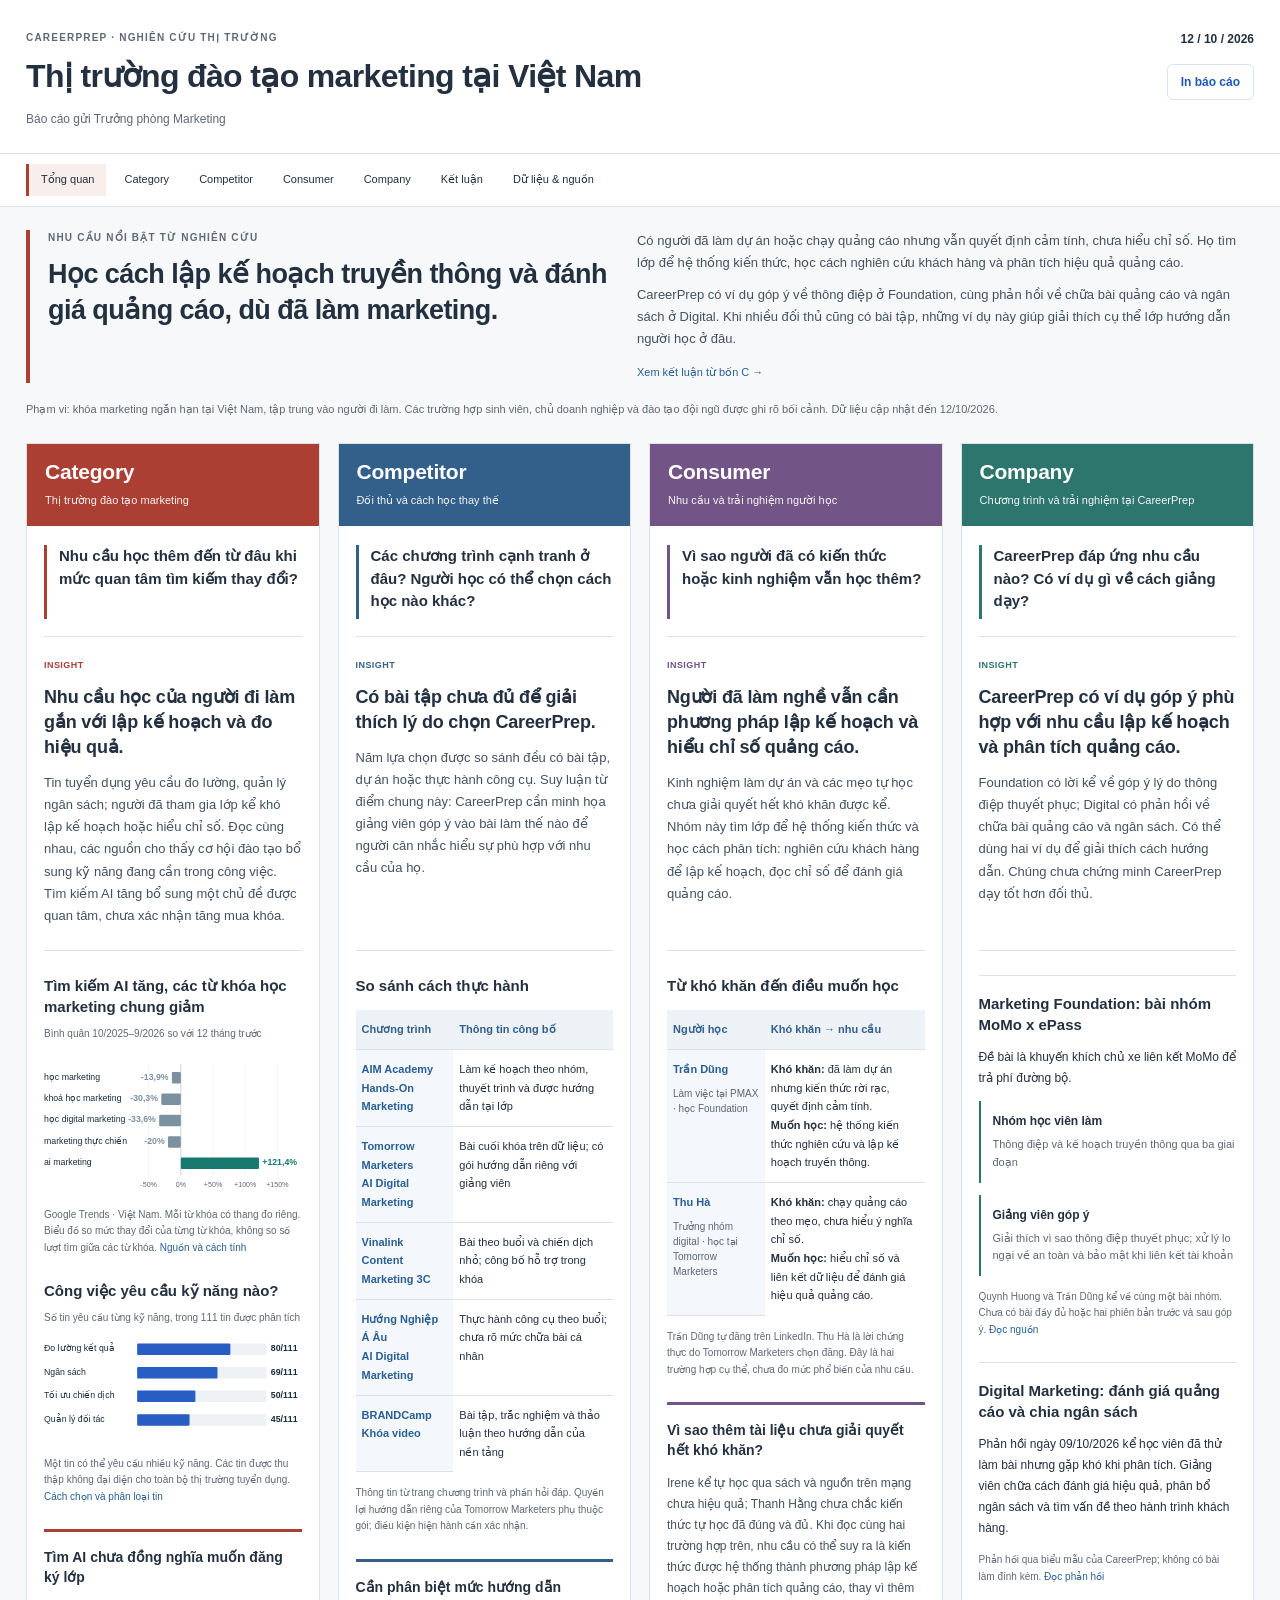
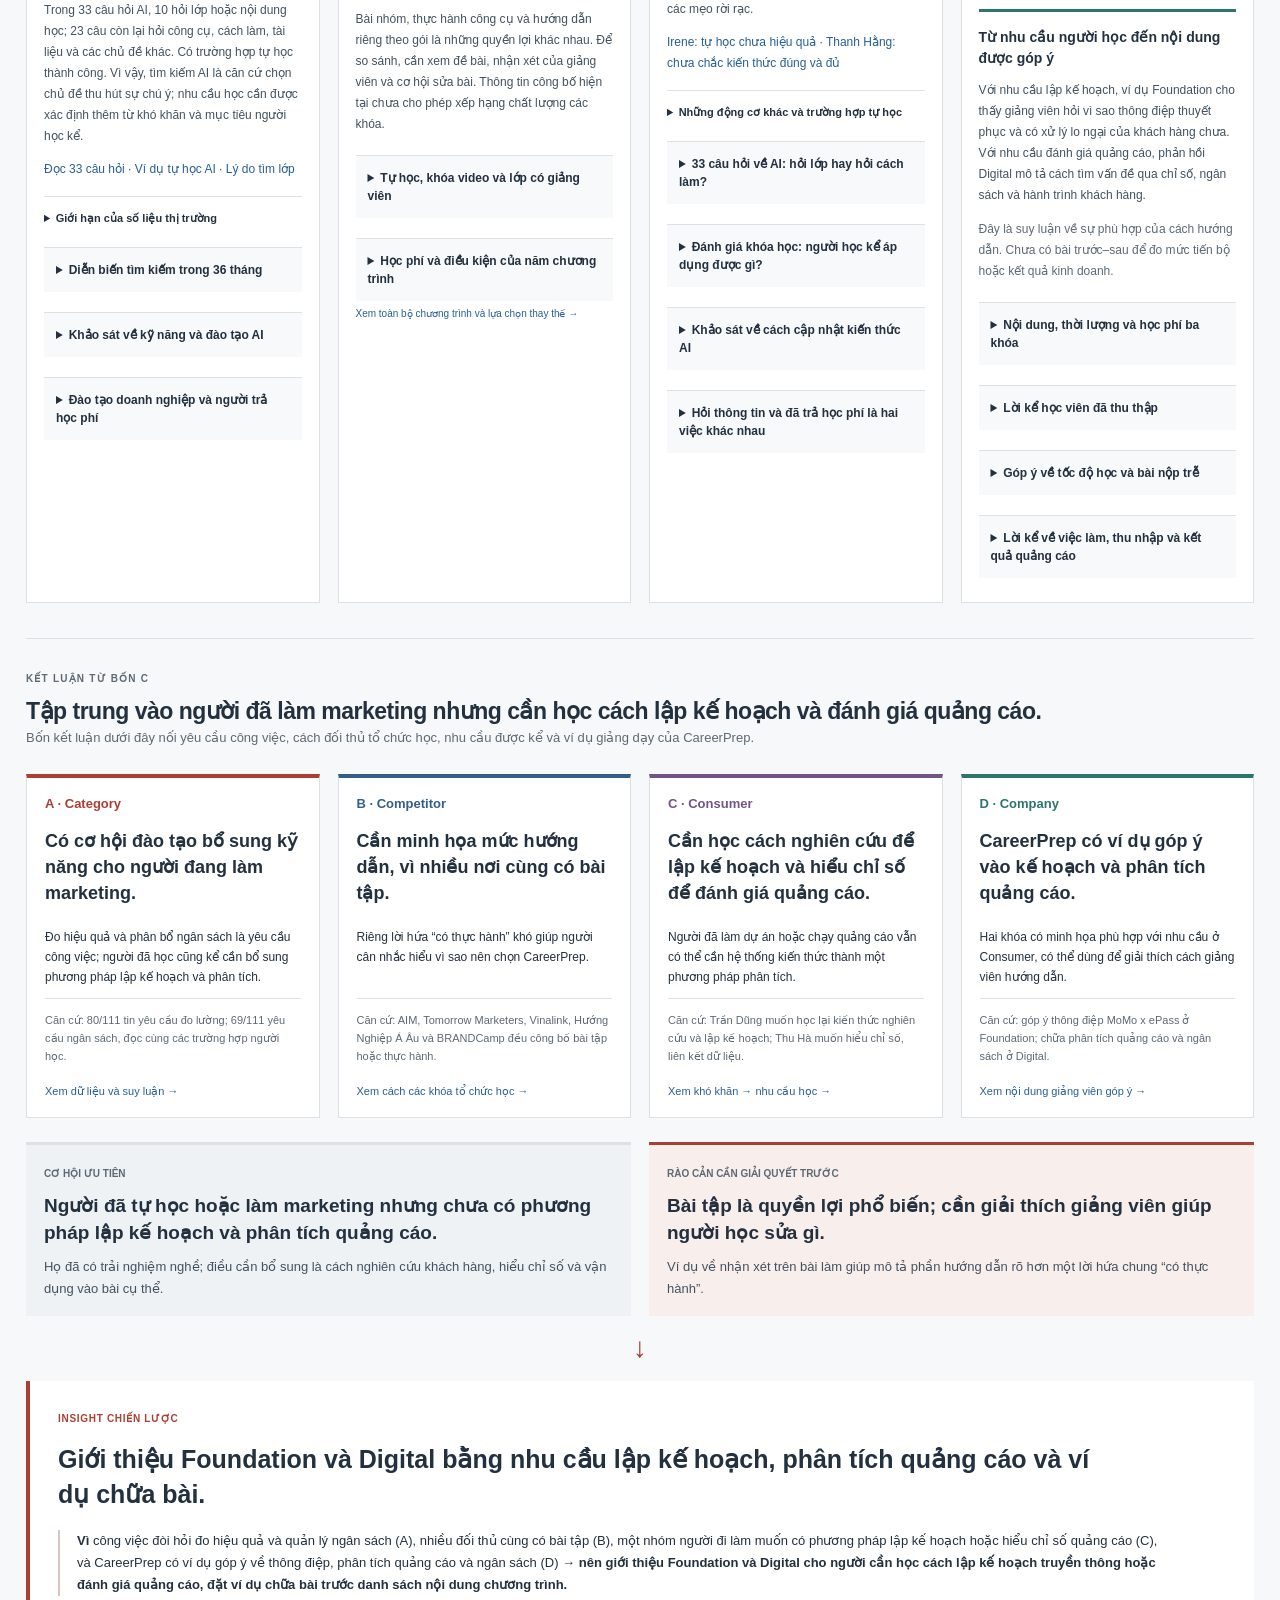
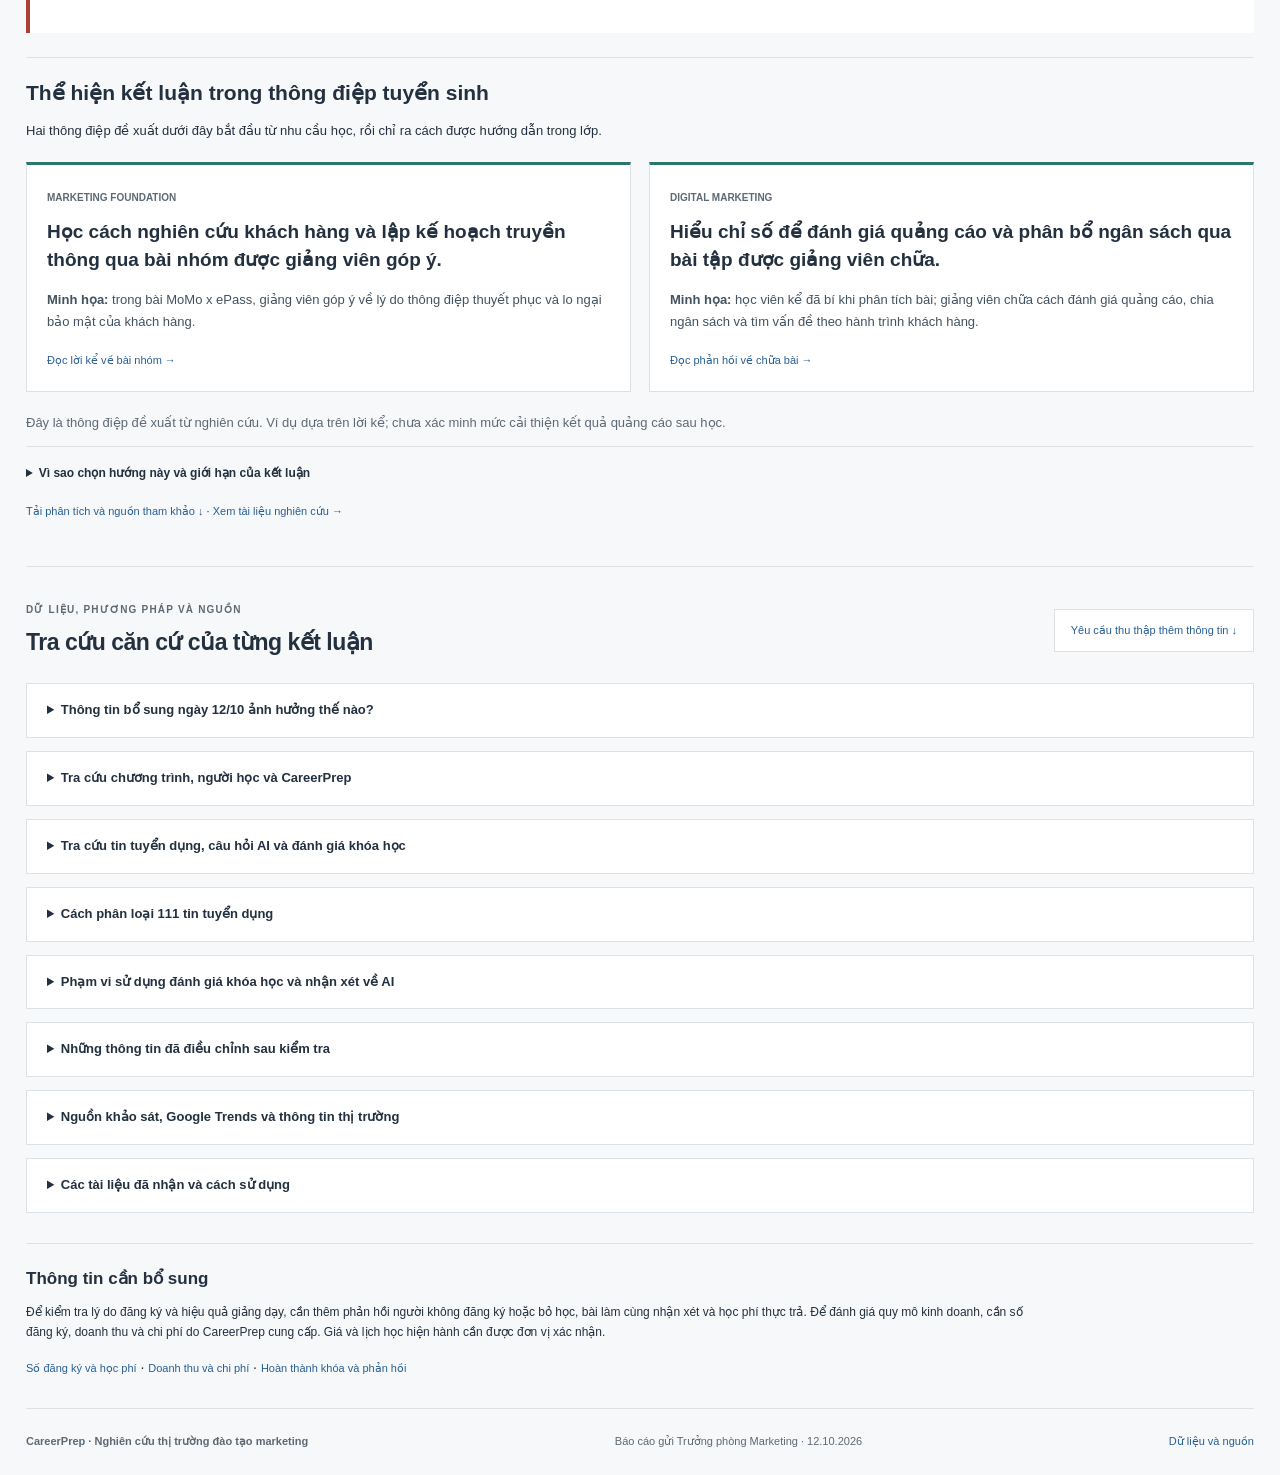
==== commit 80d456d5: "Name the audience and learning need in the synthesis heading and action" ====
--- a/index.html
+++ b/index.html
@@ -1,5 +1,5 @@
 <!doctype html>
-<html lang="vi"><head><meta charset="utf-8"><meta name="viewport" content="width=device-width,initial-scale=1"><meta name="description" content="Báo cáo nghiên cứu thị trường đào tạo marketing theo Category, Competitor, Consumer và Company; dữ liệu và nguồn đến 12/10/2026."><title>CareerPrep · Báo cáo nghiên cứu thị trường 4C</title><link rel="stylesheet" href="styles.css?v=research-v24"><link rel="stylesheet" href="research/report.css?v=research-v24"><script defer src="research/data.js?v=research-v24"></script><script defer src="research/hypothesis-data.js?v=research-v24"></script><script defer src="research/three-c-data.js?v=research-v24"></script><script defer src="research/hypothesis.js?v=research-v24"></script><script defer src="research/three-c.js?v=research-v24"></script><script defer src="story.js?v=research-v24"></script><script defer src="research/input-register.js?v=research-v24"></script><script defer src="research/catalog.js?v=research-v24"></script></head>
+<html lang="vi"><head><meta charset="utf-8"><meta name="viewport" content="width=device-width,initial-scale=1"><meta name="description" content="Báo cáo nghiên cứu thị trường đào tạo marketing theo Category, Competitor, Consumer và Company; dữ liệu và nguồn đến 12/10/2026."><title>CareerPrep · Báo cáo nghiên cứu thị trường 4C</title><link rel="stylesheet" href="styles.css?v=research-v24.1"><link rel="stylesheet" href="research/report.css?v=research-v24.1"><script defer src="research/data.js?v=research-v24.1"></script><script defer src="research/hypothesis-data.js?v=research-v24.1"></script><script defer src="research/three-c-data.js?v=research-v24.1"></script><script defer src="research/hypothesis.js?v=research-v24.1"></script><script defer src="research/three-c.js?v=research-v24.1"></script><script defer src="story.js?v=research-v24.1"></script><script defer src="research/input-register.js?v=research-v24.1"></script><script defer src="research/catalog.js?v=research-v24.1"></script></head>
 <body class="research-report reader-v20"><a class="skip" href="#main">Đến nội dung báo cáo</a>
 <header class="report-header"><div><p class="report-label">CAREERPREP · NGHIÊN CỨU THỊ TRƯỜNG</p><h1>Thị trường đào tạo marketing tại Việt Nam</h1><p class="report-audience">Báo cáo gửi Trưởng phòng Marketing</p></div><div class="report-date"><b>12 / 10 / 2026</b><button id="print" class="quiet">In báo cáo</button></div></header>
 <nav class="report-nav" aria-label="Nội dung báo cáo"><a href="#overview">Tổng quan</a><a href="#category">Category</a><a href="#insights">Competitor</a><a href="#three-c-customers">Consumer</a><a href="#three-c-company">Company</a><a href="#research-conclusions">Kết luận</a><a href="#evidence">Dữ liệu &amp; nguồn</a></nav>
@@ -68,10 +68,10 @@
 </div></section>
 </div>
 
-<section class="cross-c connected-story" id="research-conclusions"><div class="connection-heading"><p class="report-label">KẾT LUẬN TỪ BỐN C</p><h2>Người học cần một phương pháp làm việc; CareerPrep cần cho thấy cách lớp hướng dẫn phương pháp đó.</h2><p>Bốn kết luận dưới đây nối yêu cầu công việc, cách đối thủ tổ chức học, nhu cầu được kể và ví dụ giảng dạy của CareerPrep.</p></div>
+<section class="cross-c connected-story" id="research-conclusions"><div class="connection-heading"><p class="report-label">KẾT LUẬN TỪ BỐN C</p><h2>Tập trung vào người đã làm marketing nhưng cần học cách lập kế hoạch và đánh giá quảng cáo.</h2><p>Bốn kết luận dưới đây nối yêu cầu công việc, cách đối thủ tổ chức học, nhu cầu được kể và ví dụ giảng dạy của CareerPrep.</p></div>
 <div class="connection-grid insight-summary" aria-label="Bốn insight dẫn đến kết luận chiến lược"><article class="category"><b>A · Category</b><h3>Có cơ hội đào tạo bổ sung kỹ năng cho người đang làm marketing.</h3><p>Đo hiệu quả và phân bổ ngân sách là yêu cầu công việc; người đã học cũng kể cần bổ sung phương pháp lập kế hoạch và phân tích.</p><p class="summary-evidence">Căn cứ: 80/111 tin yêu cầu đo lường; 69/111 yêu cầu ngân sách, đọc cùng các trường hợp người học.</p><a href="#category">Xem dữ liệu và suy luận →</a></article><article class="competitor"><b>B · Competitor</b><h3>Cần minh họa mức hướng dẫn, vì nhiều nơi cùng có bài tập.</h3><p>Riêng lời hứa “có thực hành” khó giúp người cân nhắc hiểu vì sao nên chọn CareerPrep.</p><p class="summary-evidence">Căn cứ: AIM, Tomorrow Marketers, Vinalink, Hướng Nghiệp Á Âu và BRANDCamp đều công bố bài tập hoặc thực hành.</p><a href="#insights">Xem cách các khóa tổ chức học →</a></article><article class="consumer"><b>C · Consumer</b><h3>Cần học cách nghiên cứu để lập kế hoạch và hiểu chỉ số để đánh giá quảng cáo.</h3><p>Người đã làm dự án hoặc chạy quảng cáo vẫn có thể cần hệ thống kiến thức thành một phương pháp phân tích.</p><p class="summary-evidence">Căn cứ: Trần Dũng muốn học lại kiến thức nghiên cứu và lập kế hoạch; Thu Hà muốn hiểu chỉ số, liên kết dữ liệu.</p><a href="#three-c-customers">Xem khó khăn → nhu cầu học →</a></article><article class="company"><b>D · Company</b><h3>CareerPrep có ví dụ góp ý vào kế hoạch và phân tích quảng cáo.</h3><p>Hai khóa có minh họa phù hợp với nhu cầu ở Consumer, có thể dùng để giải thích cách giảng viên hướng dẫn.</p><p class="summary-evidence">Căn cứ: góp ý thông điệp MoMo x ePass ở Foundation; chữa phân tích quảng cáo và ngân sách ở Digital.</p><a href="#three-c-company">Xem nội dung giảng viên góp ý →</a></article></div>
 <div class="strategy-priority"><div><span>CƠ HỘI ƯU TIÊN</span><h3>Người đã tự học hoặc làm marketing nhưng chưa có phương pháp lập kế hoạch và phân tích quảng cáo.</h3><p>Họ đã có trải nghiệm nghề; điều cần bổ sung là cách nghiên cứu khách hàng, hiểu chỉ số và vận dụng vào bài cụ thể.</p></div><div><span>RÀO CẢN CẦN GIẢI QUYẾT TRƯỚC</span><h3>Bài tập là quyền lợi phổ biến; cần giải thích giảng viên giúp người học sửa gì.</h3><p>Ví dụ về nhận xét trên bài làm giúp mô tả phần hướng dẫn rõ hơn một lời hứa chung “có thực hành”.</p></div></div>
-<div class="connection-arrow" aria-hidden="true">↓</div><div class="joint-insight"><span>INSIGHT CHIẾN LƯỢC</span><h3>Giới thiệu Foundation và Digital bằng nhu cầu lập kế hoạch, phân tích quảng cáo và ví dụ chữa bài.</h3><p class="causal-sentence"><b>Vì</b> công việc đòi hỏi đo hiệu quả và quản lý ngân sách (A), nhiều đối thủ cùng có bài tập (B), một nhóm người đi làm muốn có phương pháp lập kế hoạch hoặc hiểu chỉ số quảng cáo (C), và CareerPrep có ví dụ góp ý về thông điệp, phân tích quảng cáo và ngân sách (D) → <b>nên hướng phần giới thiệu Foundation và Digital đến nhóm này, nêu rõ điều họ muốn học và đặt ví dụ chữa bài trước danh sách nội dung chương trình.</b></p></div>
+<div class="connection-arrow" aria-hidden="true">↓</div><div class="joint-insight"><span>INSIGHT CHIẾN LƯỢC</span><h3>Giới thiệu Foundation và Digital bằng nhu cầu lập kế hoạch, phân tích quảng cáo và ví dụ chữa bài.</h3><p class="causal-sentence"><b>Vì</b> công việc đòi hỏi đo hiệu quả và quản lý ngân sách (A), nhiều đối thủ cùng có bài tập (B), một nhóm người đi làm muốn có phương pháp lập kế hoạch hoặc hiểu chỉ số quảng cáo (C), và CareerPrep có ví dụ góp ý về thông điệp, phân tích quảng cáo và ngân sách (D) → <b>nên giới thiệu Foundation và Digital cho người cần học cách lập kế hoạch truyền thông hoặc đánh giá quảng cáo, đặt ví dụ chữa bài trước danh sách nội dung chương trình.</b></p></div>
 <div class="strategy-application"><h3>Thể hiện kết luận trong thông điệp tuyển sinh</h3><p>Hai thông điệp đề xuất dưới đây bắt đầu từ nhu cầu học, rồi chỉ ra cách được hướng dẫn trong lớp.</p><div class="message-grid"><article><span>MARKETING FOUNDATION</span><h4>Học cách nghiên cứu khách hàng và lập kế hoạch truyền thông qua bài nhóm được giảng viên góp ý.</h4><p><b>Minh họa:</b> trong bài MoMo x ePass, giảng viên góp ý về lý do thông điệp thuyết phục và lo ngại bảo mật của khách hàng.</p><a href="#three-c-record-M3C-PF-023">Đọc lời kể về bài nhóm →</a></article><article><span>DIGITAL MARKETING</span><h4>Hiểu chỉ số để đánh giá quảng cáo và phân bổ ngân sách qua bài tập được giảng viên chữa.</h4><p><b>Minh họa:</b> học viên kể đã bí khi phân tích bài; giảng viên chữa cách đánh giá quảng cáo, chia ngân sách và tìm vấn đề theo hành trình khách hàng.</p><a href="#three-c-record-M3C-PF-016">Đọc phản hồi về chữa bài →</a></article></div><p class="c-note">Đây là thông điệp đề xuất từ nghiên cứu. Ví dụ dựa trên lời kể; chưa xác minh mức cải thiện kết quả quảng cáo sau học.</p></div>
 <details class="conclusion-conditions"><summary>Vì sao chọn hướng này và giới hạn của kết luận</summary><p>Chọn nhóm nhu cầu vì có người học kể khó khăn và mục tiêu học cụ thể; chọn Foundation và Digital vì có ví dụ hướng dẫn liên quan. Đây là thứ tự ưu tiên do phân tích 4C, chưa phải xếp hạng quy mô phân khúc hay doanh thu khóa học.</p><ul><li>Tin tuyển dụng là yêu cầu nghề, chưa phải nhu cầu đăng ký. Lời kể người học bổ sung lý do tìm lớp nhưng chưa cho biết mức phổ biến trong thị trường.</li><li>Đối thủ cũng có bài tập và hỗ trợ. Không kết luận CareerPrep là nơi duy nhất hướng dẫn thực hành hoặc có chất lượng tốt hơn.</li><li>Chưa đo phản ứng với thông điệp hiện tại. Nếu giá, lịch học, chứng chỉ hoặc kết nối quyết định lựa chọn của nhóm này, cần điều chỉnh vai trò của chữa bài trong thông điệp.</li></ul></details><p class="connection-download"><a href="research/inference/2026-10-12/insights.md" download>Tải phân tích và nguồn tham khảo ↓</a> · <a href="#input-coverage">Xem tài liệu nghiên cứu →</a></p></section>
 
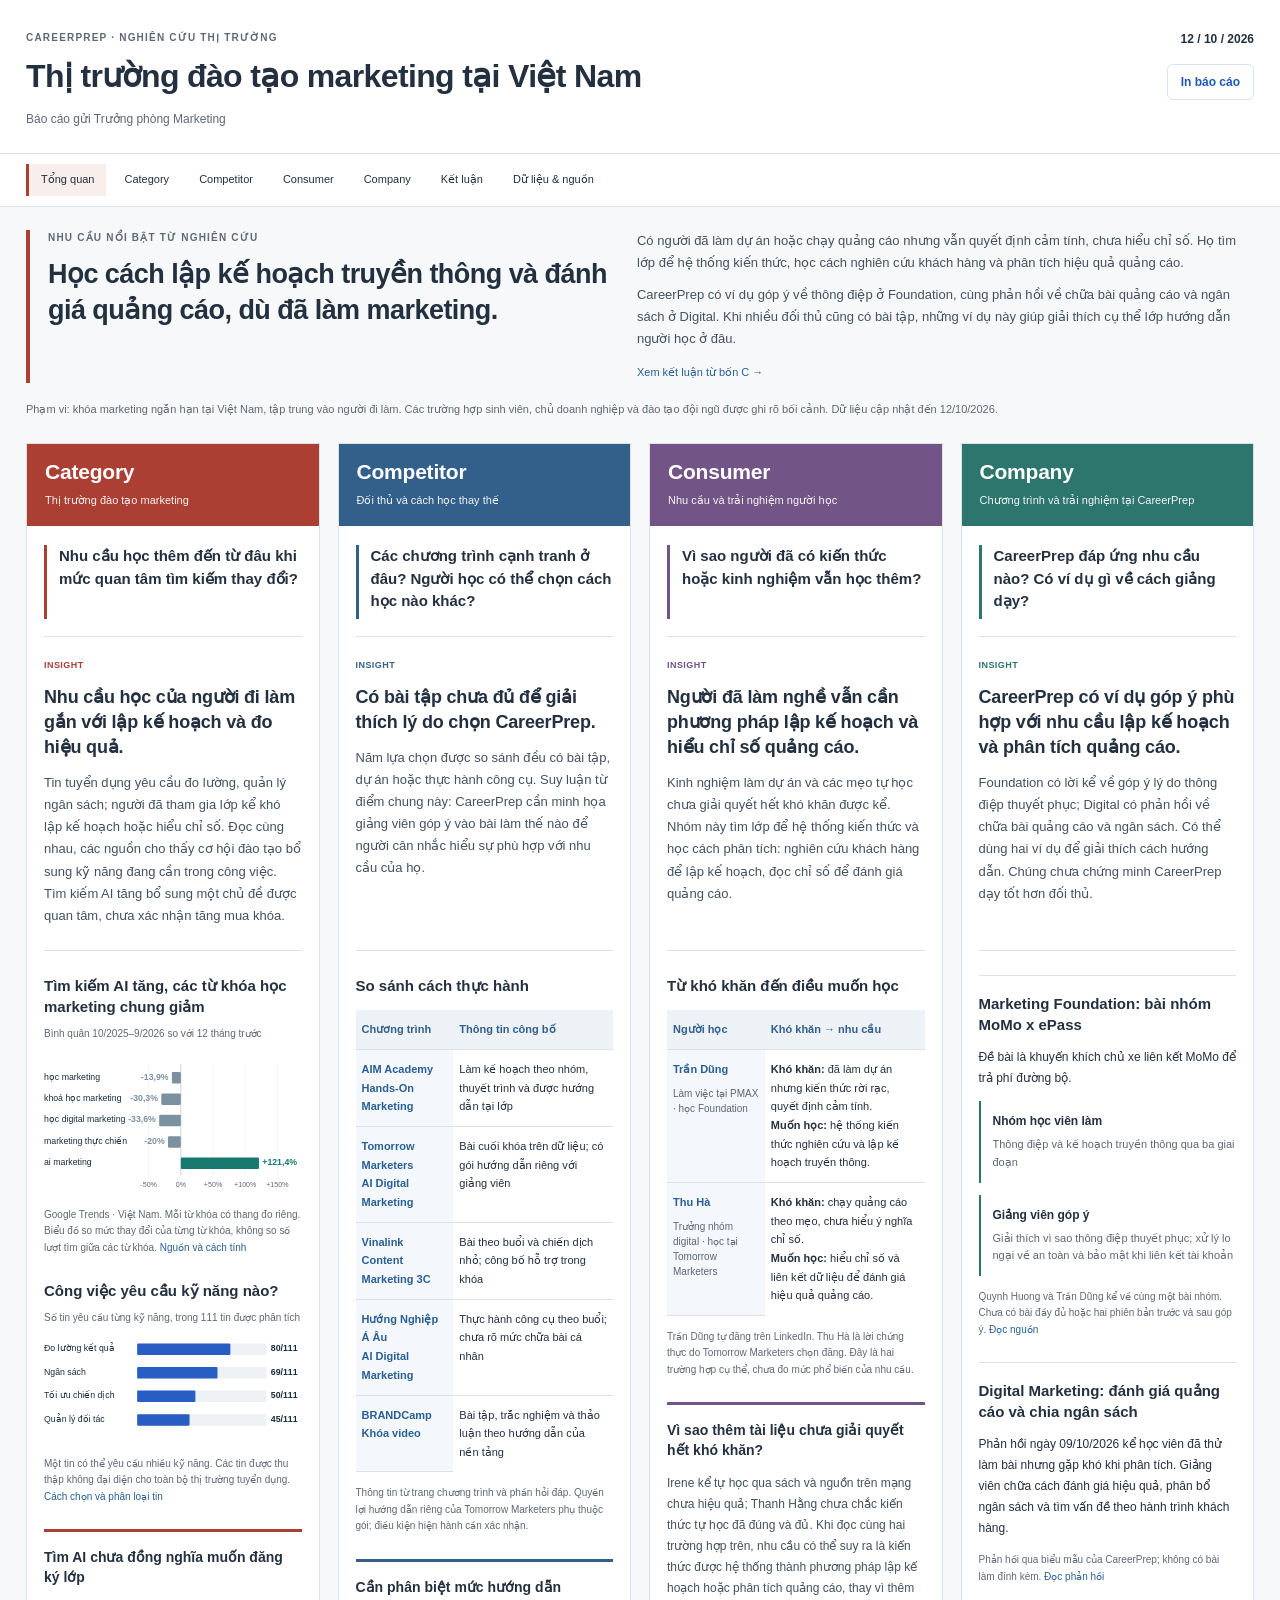
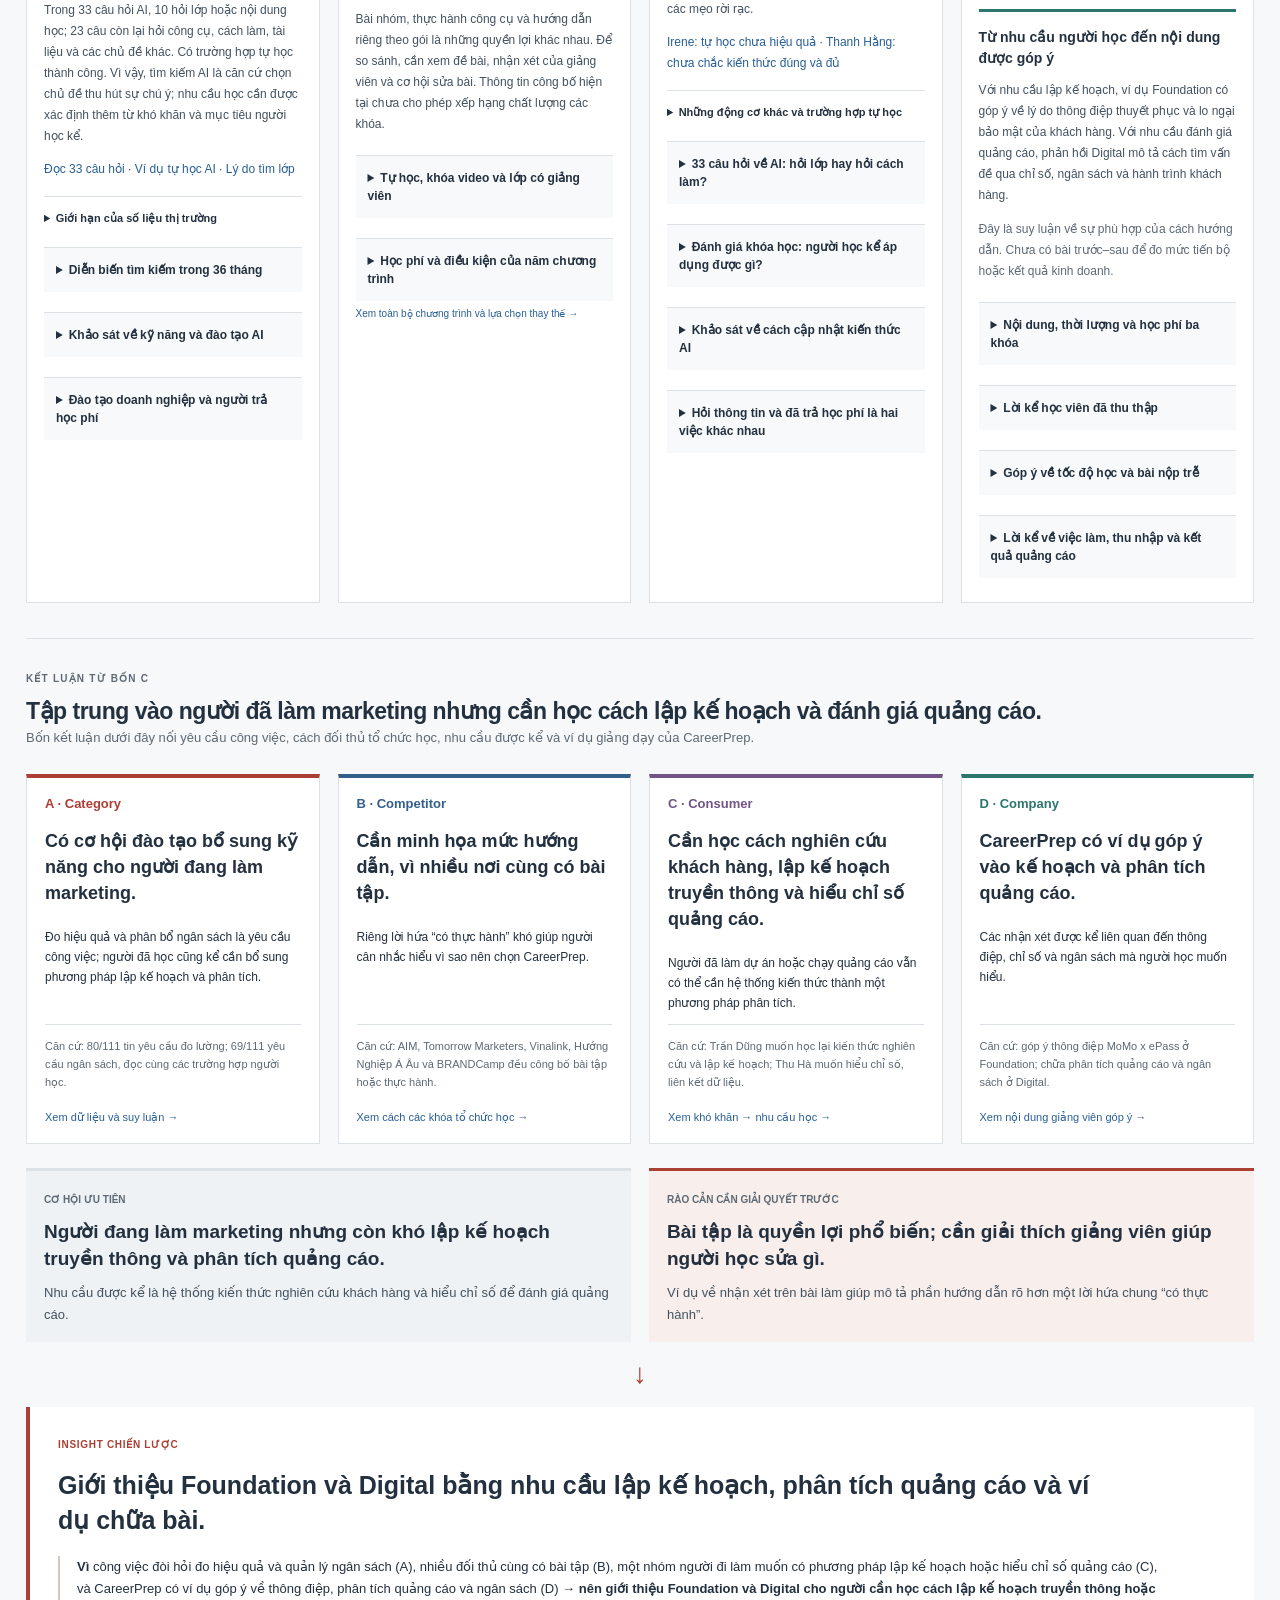
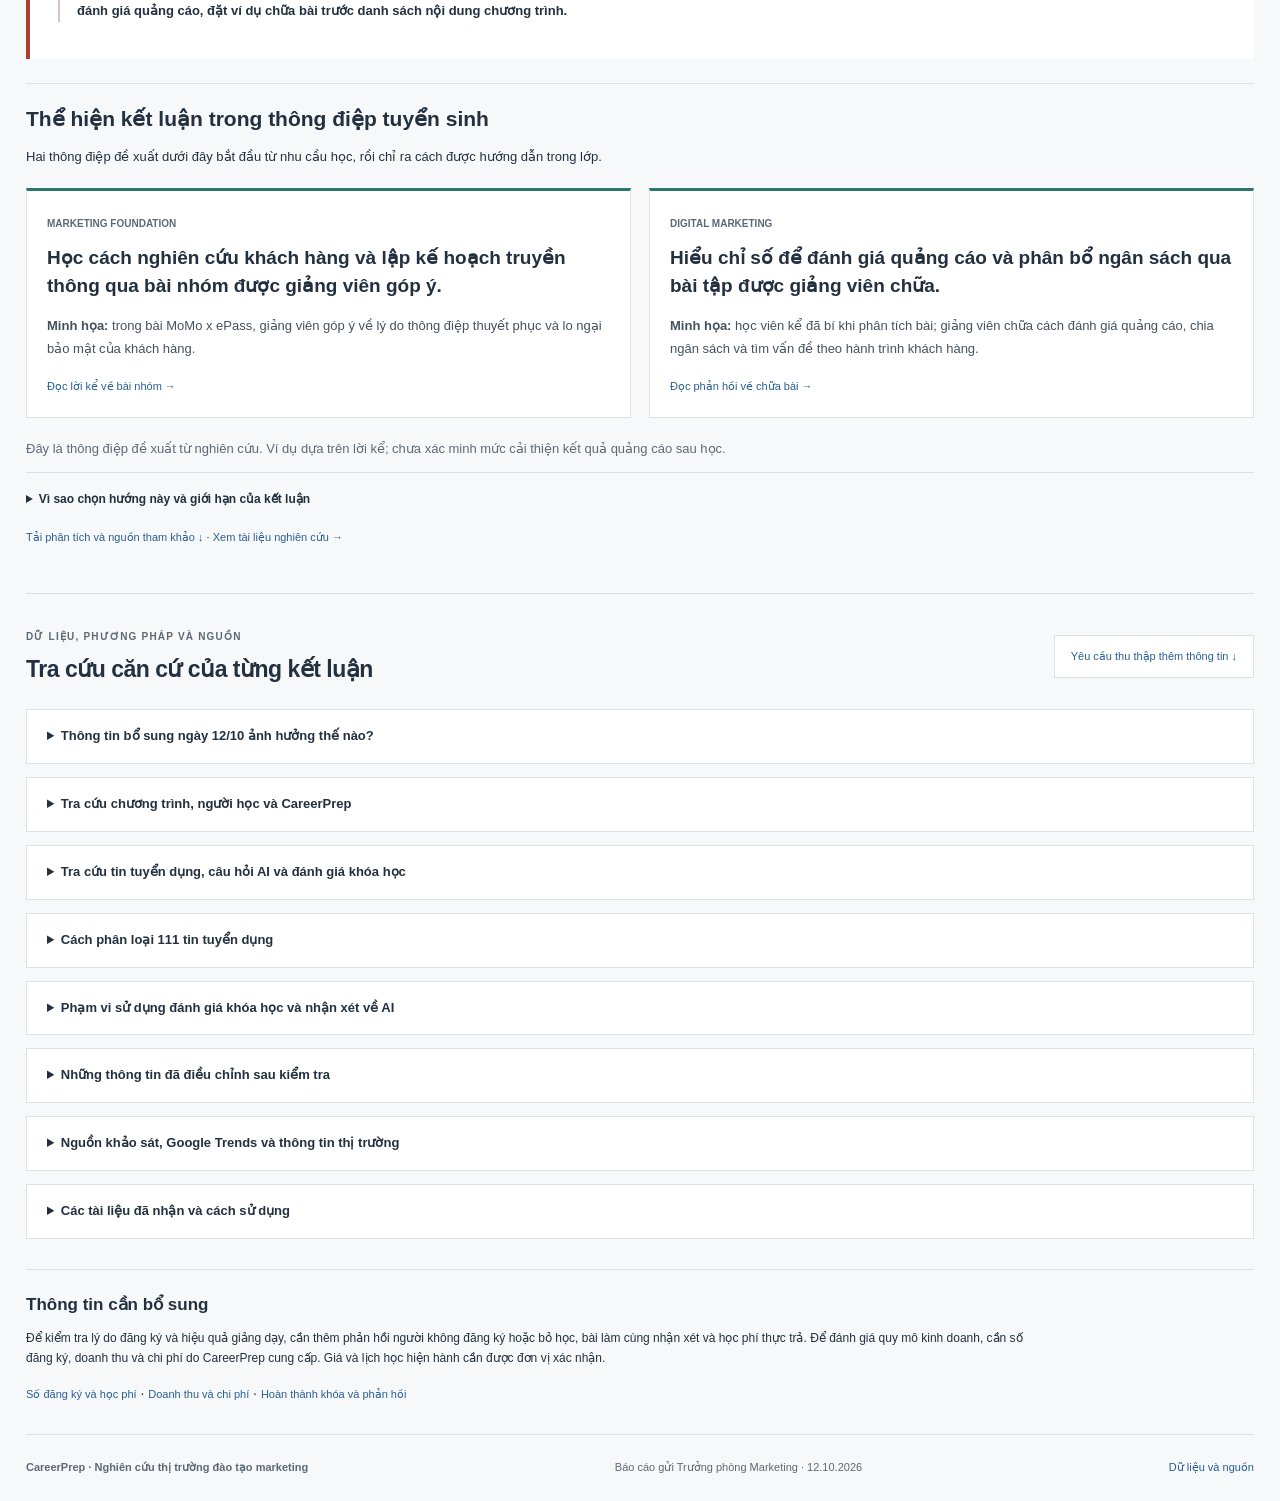
==== commit 78613d29: "Clarify customer research need and keep the selected audience as working marketers" ====
--- a/index.html
+++ b/index.html
@@ -1,5 +1,5 @@
 <!doctype html>
-<html lang="vi"><head><meta charset="utf-8"><meta name="viewport" content="width=device-width,initial-scale=1"><meta name="description" content="Báo cáo nghiên cứu thị trường đào tạo marketing theo Category, Competitor, Consumer và Company; dữ liệu và nguồn đến 12/10/2026."><title>CareerPrep · Báo cáo nghiên cứu thị trường 4C</title><link rel="stylesheet" href="styles.css?v=research-v24.1"><link rel="stylesheet" href="research/report.css?v=research-v24.1"><script defer src="research/data.js?v=research-v24.1"></script><script defer src="research/hypothesis-data.js?v=research-v24.1"></script><script defer src="research/three-c-data.js?v=research-v24.1"></script><script defer src="research/hypothesis.js?v=research-v24.1"></script><script defer src="research/three-c.js?v=research-v24.1"></script><script defer src="story.js?v=research-v24.1"></script><script defer src="research/input-register.js?v=research-v24.1"></script><script defer src="research/catalog.js?v=research-v24.1"></script></head>
+<html lang="vi"><head><meta charset="utf-8"><meta name="viewport" content="width=device-width,initial-scale=1"><meta name="description" content="Báo cáo nghiên cứu thị trường đào tạo marketing theo Category, Competitor, Consumer và Company; dữ liệu và nguồn đến 12/10/2026."><title>CareerPrep · Báo cáo nghiên cứu thị trường 4C</title><link rel="stylesheet" href="styles.css?v=research-v24.2"><link rel="stylesheet" href="research/report.css?v=research-v24.2"><script defer src="research/data.js?v=research-v24.2"></script><script defer src="research/hypothesis-data.js?v=research-v24.2"></script><script defer src="research/three-c-data.js?v=research-v24.2"></script><script defer src="research/hypothesis.js?v=research-v24.2"></script><script defer src="research/three-c.js?v=research-v24.2"></script><script defer src="story.js?v=research-v24.2"></script><script defer src="research/input-register.js?v=research-v24.2"></script><script defer src="research/catalog.js?v=research-v24.2"></script></head>
 <body class="research-report reader-v20"><a class="skip" href="#main">Đến nội dung báo cáo</a>
 <header class="report-header"><div><p class="report-label">CAREERPREP · NGHIÊN CỨU THỊ TRƯỜNG</p><h1>Thị trường đào tạo marketing tại Việt Nam</h1><p class="report-audience">Báo cáo gửi Trưởng phòng Marketing</p></div><div class="report-date"><b>12 / 10 / 2026</b><button id="print" class="quiet">In báo cáo</button></div></header>
 <nav class="report-nav" aria-label="Nội dung báo cáo"><a href="#overview">Tổng quan</a><a href="#category">Category</a><a href="#insights">Competitor</a><a href="#three-c-customers">Consumer</a><a href="#three-c-company">Company</a><a href="#research-conclusions">Kết luận</a><a href="#evidence">Dữ liệu &amp; nguồn</a></nav>
@@ -60,7 +60,7 @@
 <div class="c-finding"><span>INSIGHT</span><h3>CareerPrep có ví dụ góp ý phù hợp với nhu cầu lập kế hoạch và phân tích quảng cáo.</h3><p>Foundation có lời kể về góp ý lý do thông điệp thuyết phục; Digital có phản hồi về chữa bài quảng cáo và ngân sách. Có thể dùng hai ví dụ để giải thích cách hướng dẫn. Chúng chưa chứng minh CareerPrep dạy tốt hơn đối thủ.</p></div>
 <div class="company-example"><h3>Marketing Foundation: bài nhóm MoMo x ePass</h3><p>Đề bài là khuyến khích chủ xe liên kết MoMo để trả phí đường bộ.</p><ol class="observed-case"><li><b>Nhóm học viên làm</b><span>Thông điệp và kế hoạch truyền thông qua ba giai đoạn</span></li><li><b>Giảng viên góp ý</b><span>Giải thích vì sao thông điệp thuyết phục; xử lý lo ngại về an toàn và bảo mật khi liên kết tài khoản</span></li></ol><p class="c-note">Quynh Huong và Trần Dũng kể về cùng một bài nhóm. Chưa có bài đầy đủ hoặc hai phiên bản trước và sau góp ý. <a href="#three-c-record-M3C-PF-023">Đọc nguồn</a></p></div>
 <div class="company-example"><h3>Digital Marketing: đánh giá quảng cáo và chia ngân sách</h3><p>Phản hồi ngày 09/10/2026 kể học viên đã thử làm bài nhưng gặp khó khi phân tích. Giảng viên chữa cách đánh giá hiệu quả, phân bổ ngân sách và tìm vấn đề theo hành trình khách hàng.</p><p class="c-note">Phản hồi qua biểu mẫu của CareerPrep; không có bài làm đính kèm. <a href="#three-c-record-M3C-PF-016">Đọc phản hồi</a></p></div>
-<div class="c-reading" id="company-reasoning"><h4>Từ nhu cầu người học đến nội dung được góp ý</h4><p>Với nhu cầu lập kế hoạch, ví dụ Foundation cho thấy giảng viên hỏi vì sao thông điệp thuyết phục và có xử lý lo ngại của khách hàng chưa. Với nhu cầu đánh giá quảng cáo, phản hồi Digital mô tả cách tìm vấn đề qua chỉ số, ngân sách và hành trình khách hàng.</p><p class="c-note">Đây là suy luận về sự phù hợp của cách hướng dẫn. Chưa có bài trước–sau để đo mức tiến bộ hoặc kết quả kinh doanh.</p></div>
+<div class="c-reading" id="company-reasoning"><h4>Từ nhu cầu người học đến nội dung được góp ý</h4><p>Với nhu cầu lập kế hoạch, ví dụ Foundation có góp ý về lý do thông điệp thuyết phục và lo ngại bảo mật của khách hàng. Với nhu cầu đánh giá quảng cáo, phản hồi Digital mô tả cách tìm vấn đề qua chỉ số, ngân sách và hành trình khách hàng.</p><p class="c-note">Đây là suy luận về sự phù hợp của cách hướng dẫn. Chưa có bài trước–sau để đo mức tiến bộ hoặc kết quả kinh doanh.</p></div>
 <details class="c-detail"><summary>Nội dung, thời lượng và học phí ba khóa</summary><div class="course-facts" id="story-course-facts"></div><p class="c-note">Foundation: giảm 500.000 đồng trước ngày 15 hằng tháng theo trang đọc ngày 12/10. Digital: gói 5 triệu và 5,99 triệu đồng. Social Media AI: giá ưu đãi 3,2 triệu đồng, mức “giảm 30%” và hướng dẫn thanh toán 4,89 triệu đồng chưa thống nhất; thời hạn ưu đãi chưa rõ.</p></details>
 <details class="c-detail"><summary>Lời kể học viên đã thu thập</summary><div class="company-proof"><div><b>Marketing Foundation</b><span>6 bài học viên tự đăng</span></div><div><b>Digital Marketing</b><span>2 bài học viên tự đăng</span></div><div><b>Social Media AI</b><span>Chưa có bài tương ứng trong dữ liệu thu thập</span></div></div><p class="c-note">Đây là số bài tìm được, không phải số người mua hoặc tỷ lệ hài lòng. Bài Data Foundation được giữ riêng vì chưa xác nhận thuộc CareerPrep.</p></details>
 <details class="c-detail"><summary>Góp ý về tốc độ học và bài nộp trễ</summary><p>Một phản hồi Digital ngày 19/09/2025 đề nghị giảng chậm hơn cho người mới. Phản hồi ngày 12/08/2026 mong được chữa bài nộp trễ; chưa xác nhận đã được chữa.</p><p><a href="#three-c-record-M3C-PF-039">Tốc độ học</a> · <a href="#three-c-record-M3C-PF-022">Bài nộp trễ</a></p><p class="c-note">Góp ý về Data Marketers thuộc khóa khác, được trình bày riêng.</p></details>
@@ -69,8 +69,8 @@
 </div>
 
 <section class="cross-c connected-story" id="research-conclusions"><div class="connection-heading"><p class="report-label">KẾT LUẬN TỪ BỐN C</p><h2>Tập trung vào người đã làm marketing nhưng cần học cách lập kế hoạch và đánh giá quảng cáo.</h2><p>Bốn kết luận dưới đây nối yêu cầu công việc, cách đối thủ tổ chức học, nhu cầu được kể và ví dụ giảng dạy của CareerPrep.</p></div>
-<div class="connection-grid insight-summary" aria-label="Bốn insight dẫn đến kết luận chiến lược"><article class="category"><b>A · Category</b><h3>Có cơ hội đào tạo bổ sung kỹ năng cho người đang làm marketing.</h3><p>Đo hiệu quả và phân bổ ngân sách là yêu cầu công việc; người đã học cũng kể cần bổ sung phương pháp lập kế hoạch và phân tích.</p><p class="summary-evidence">Căn cứ: 80/111 tin yêu cầu đo lường; 69/111 yêu cầu ngân sách, đọc cùng các trường hợp người học.</p><a href="#category">Xem dữ liệu và suy luận →</a></article><article class="competitor"><b>B · Competitor</b><h3>Cần minh họa mức hướng dẫn, vì nhiều nơi cùng có bài tập.</h3><p>Riêng lời hứa “có thực hành” khó giúp người cân nhắc hiểu vì sao nên chọn CareerPrep.</p><p class="summary-evidence">Căn cứ: AIM, Tomorrow Marketers, Vinalink, Hướng Nghiệp Á Âu và BRANDCamp đều công bố bài tập hoặc thực hành.</p><a href="#insights">Xem cách các khóa tổ chức học →</a></article><article class="consumer"><b>C · Consumer</b><h3>Cần học cách nghiên cứu để lập kế hoạch và hiểu chỉ số để đánh giá quảng cáo.</h3><p>Người đã làm dự án hoặc chạy quảng cáo vẫn có thể cần hệ thống kiến thức thành một phương pháp phân tích.</p><p class="summary-evidence">Căn cứ: Trần Dũng muốn học lại kiến thức nghiên cứu và lập kế hoạch; Thu Hà muốn hiểu chỉ số, liên kết dữ liệu.</p><a href="#three-c-customers">Xem khó khăn → nhu cầu học →</a></article><article class="company"><b>D · Company</b><h3>CareerPrep có ví dụ góp ý vào kế hoạch và phân tích quảng cáo.</h3><p>Hai khóa có minh họa phù hợp với nhu cầu ở Consumer, có thể dùng để giải thích cách giảng viên hướng dẫn.</p><p class="summary-evidence">Căn cứ: góp ý thông điệp MoMo x ePass ở Foundation; chữa phân tích quảng cáo và ngân sách ở Digital.</p><a href="#three-c-company">Xem nội dung giảng viên góp ý →</a></article></div>
-<div class="strategy-priority"><div><span>CƠ HỘI ƯU TIÊN</span><h3>Người đã tự học hoặc làm marketing nhưng chưa có phương pháp lập kế hoạch và phân tích quảng cáo.</h3><p>Họ đã có trải nghiệm nghề; điều cần bổ sung là cách nghiên cứu khách hàng, hiểu chỉ số và vận dụng vào bài cụ thể.</p></div><div><span>RÀO CẢN CẦN GIẢI QUYẾT TRƯỚC</span><h3>Bài tập là quyền lợi phổ biến; cần giải thích giảng viên giúp người học sửa gì.</h3><p>Ví dụ về nhận xét trên bài làm giúp mô tả phần hướng dẫn rõ hơn một lời hứa chung “có thực hành”.</p></div></div>
+<div class="connection-grid insight-summary" aria-label="Bốn insight dẫn đến kết luận chiến lược"><article class="category"><b>A · Category</b><h3>Có cơ hội đào tạo bổ sung kỹ năng cho người đang làm marketing.</h3><p>Đo hiệu quả và phân bổ ngân sách là yêu cầu công việc; người đã học cũng kể cần bổ sung phương pháp lập kế hoạch và phân tích.</p><p class="summary-evidence">Căn cứ: 80/111 tin yêu cầu đo lường; 69/111 yêu cầu ngân sách, đọc cùng các trường hợp người học.</p><a href="#category">Xem dữ liệu và suy luận →</a></article><article class="competitor"><b>B · Competitor</b><h3>Cần minh họa mức hướng dẫn, vì nhiều nơi cùng có bài tập.</h3><p>Riêng lời hứa “có thực hành” khó giúp người cân nhắc hiểu vì sao nên chọn CareerPrep.</p><p class="summary-evidence">Căn cứ: AIM, Tomorrow Marketers, Vinalink, Hướng Nghiệp Á Âu và BRANDCamp đều công bố bài tập hoặc thực hành.</p><a href="#insights">Xem cách các khóa tổ chức học →</a></article><article class="consumer"><b>C · Consumer</b><h3>Cần học cách nghiên cứu khách hàng, lập kế hoạch truyền thông và hiểu chỉ số quảng cáo.</h3><p>Người đã làm dự án hoặc chạy quảng cáo vẫn có thể cần hệ thống kiến thức thành một phương pháp phân tích.</p><p class="summary-evidence">Căn cứ: Trần Dũng muốn học lại kiến thức nghiên cứu và lập kế hoạch; Thu Hà muốn hiểu chỉ số, liên kết dữ liệu.</p><a href="#three-c-customers">Xem khó khăn → nhu cầu học →</a></article><article class="company"><b>D · Company</b><h3>CareerPrep có ví dụ góp ý vào kế hoạch và phân tích quảng cáo.</h3><p>Các nhận xét được kể liên quan đến thông điệp, chỉ số và ngân sách mà người học muốn hiểu.</p><p class="summary-evidence">Căn cứ: góp ý thông điệp MoMo x ePass ở Foundation; chữa phân tích quảng cáo và ngân sách ở Digital.</p><a href="#three-c-company">Xem nội dung giảng viên góp ý →</a></article></div>
+<div class="strategy-priority"><div><span>CƠ HỘI ƯU TIÊN</span><h3>Người đang làm marketing nhưng còn khó lập kế hoạch truyền thông và phân tích quảng cáo.</h3><p>Nhu cầu được kể là hệ thống kiến thức nghiên cứu khách hàng và hiểu chỉ số để đánh giá quảng cáo.</p></div><div><span>RÀO CẢN CẦN GIẢI QUYẾT TRƯỚC</span><h3>Bài tập là quyền lợi phổ biến; cần giải thích giảng viên giúp người học sửa gì.</h3><p>Ví dụ về nhận xét trên bài làm giúp mô tả phần hướng dẫn rõ hơn một lời hứa chung “có thực hành”.</p></div></div>
 <div class="connection-arrow" aria-hidden="true">↓</div><div class="joint-insight"><span>INSIGHT CHIẾN LƯỢC</span><h3>Giới thiệu Foundation và Digital bằng nhu cầu lập kế hoạch, phân tích quảng cáo và ví dụ chữa bài.</h3><p class="causal-sentence"><b>Vì</b> công việc đòi hỏi đo hiệu quả và quản lý ngân sách (A), nhiều đối thủ cùng có bài tập (B), một nhóm người đi làm muốn có phương pháp lập kế hoạch hoặc hiểu chỉ số quảng cáo (C), và CareerPrep có ví dụ góp ý về thông điệp, phân tích quảng cáo và ngân sách (D) → <b>nên giới thiệu Foundation và Digital cho người cần học cách lập kế hoạch truyền thông hoặc đánh giá quảng cáo, đặt ví dụ chữa bài trước danh sách nội dung chương trình.</b></p></div>
 <div class="strategy-application"><h3>Thể hiện kết luận trong thông điệp tuyển sinh</h3><p>Hai thông điệp đề xuất dưới đây bắt đầu từ nhu cầu học, rồi chỉ ra cách được hướng dẫn trong lớp.</p><div class="message-grid"><article><span>MARKETING FOUNDATION</span><h4>Học cách nghiên cứu khách hàng và lập kế hoạch truyền thông qua bài nhóm được giảng viên góp ý.</h4><p><b>Minh họa:</b> trong bài MoMo x ePass, giảng viên góp ý về lý do thông điệp thuyết phục và lo ngại bảo mật của khách hàng.</p><a href="#three-c-record-M3C-PF-023">Đọc lời kể về bài nhóm →</a></article><article><span>DIGITAL MARKETING</span><h4>Hiểu chỉ số để đánh giá quảng cáo và phân bổ ngân sách qua bài tập được giảng viên chữa.</h4><p><b>Minh họa:</b> học viên kể đã bí khi phân tích bài; giảng viên chữa cách đánh giá quảng cáo, chia ngân sách và tìm vấn đề theo hành trình khách hàng.</p><a href="#three-c-record-M3C-PF-016">Đọc phản hồi về chữa bài →</a></article></div><p class="c-note">Đây là thông điệp đề xuất từ nghiên cứu. Ví dụ dựa trên lời kể; chưa xác minh mức cải thiện kết quả quảng cáo sau học.</p></div>
 <details class="conclusion-conditions"><summary>Vì sao chọn hướng này và giới hạn của kết luận</summary><p>Chọn nhóm nhu cầu vì có người học kể khó khăn và mục tiêu học cụ thể; chọn Foundation và Digital vì có ví dụ hướng dẫn liên quan. Đây là thứ tự ưu tiên do phân tích 4C, chưa phải xếp hạng quy mô phân khúc hay doanh thu khóa học.</p><ul><li>Tin tuyển dụng là yêu cầu nghề, chưa phải nhu cầu đăng ký. Lời kể người học bổ sung lý do tìm lớp nhưng chưa cho biết mức phổ biến trong thị trường.</li><li>Đối thủ cũng có bài tập và hỗ trợ. Không kết luận CareerPrep là nơi duy nhất hướng dẫn thực hành hoặc có chất lượng tốt hơn.</li><li>Chưa đo phản ứng với thông điệp hiện tại. Nếu giá, lịch học, chứng chỉ hoặc kết nối quyết định lựa chọn của nhóm này, cần điều chỉnh vai trò của chữa bài trong thông điệp.</li></ul></details><p class="connection-download"><a href="research/inference/2026-10-12/insights.md" download>Tải phân tích và nguồn tham khảo ↓</a> · <a href="#input-coverage">Xem tài liệu nghiên cứu →</a></p></section>
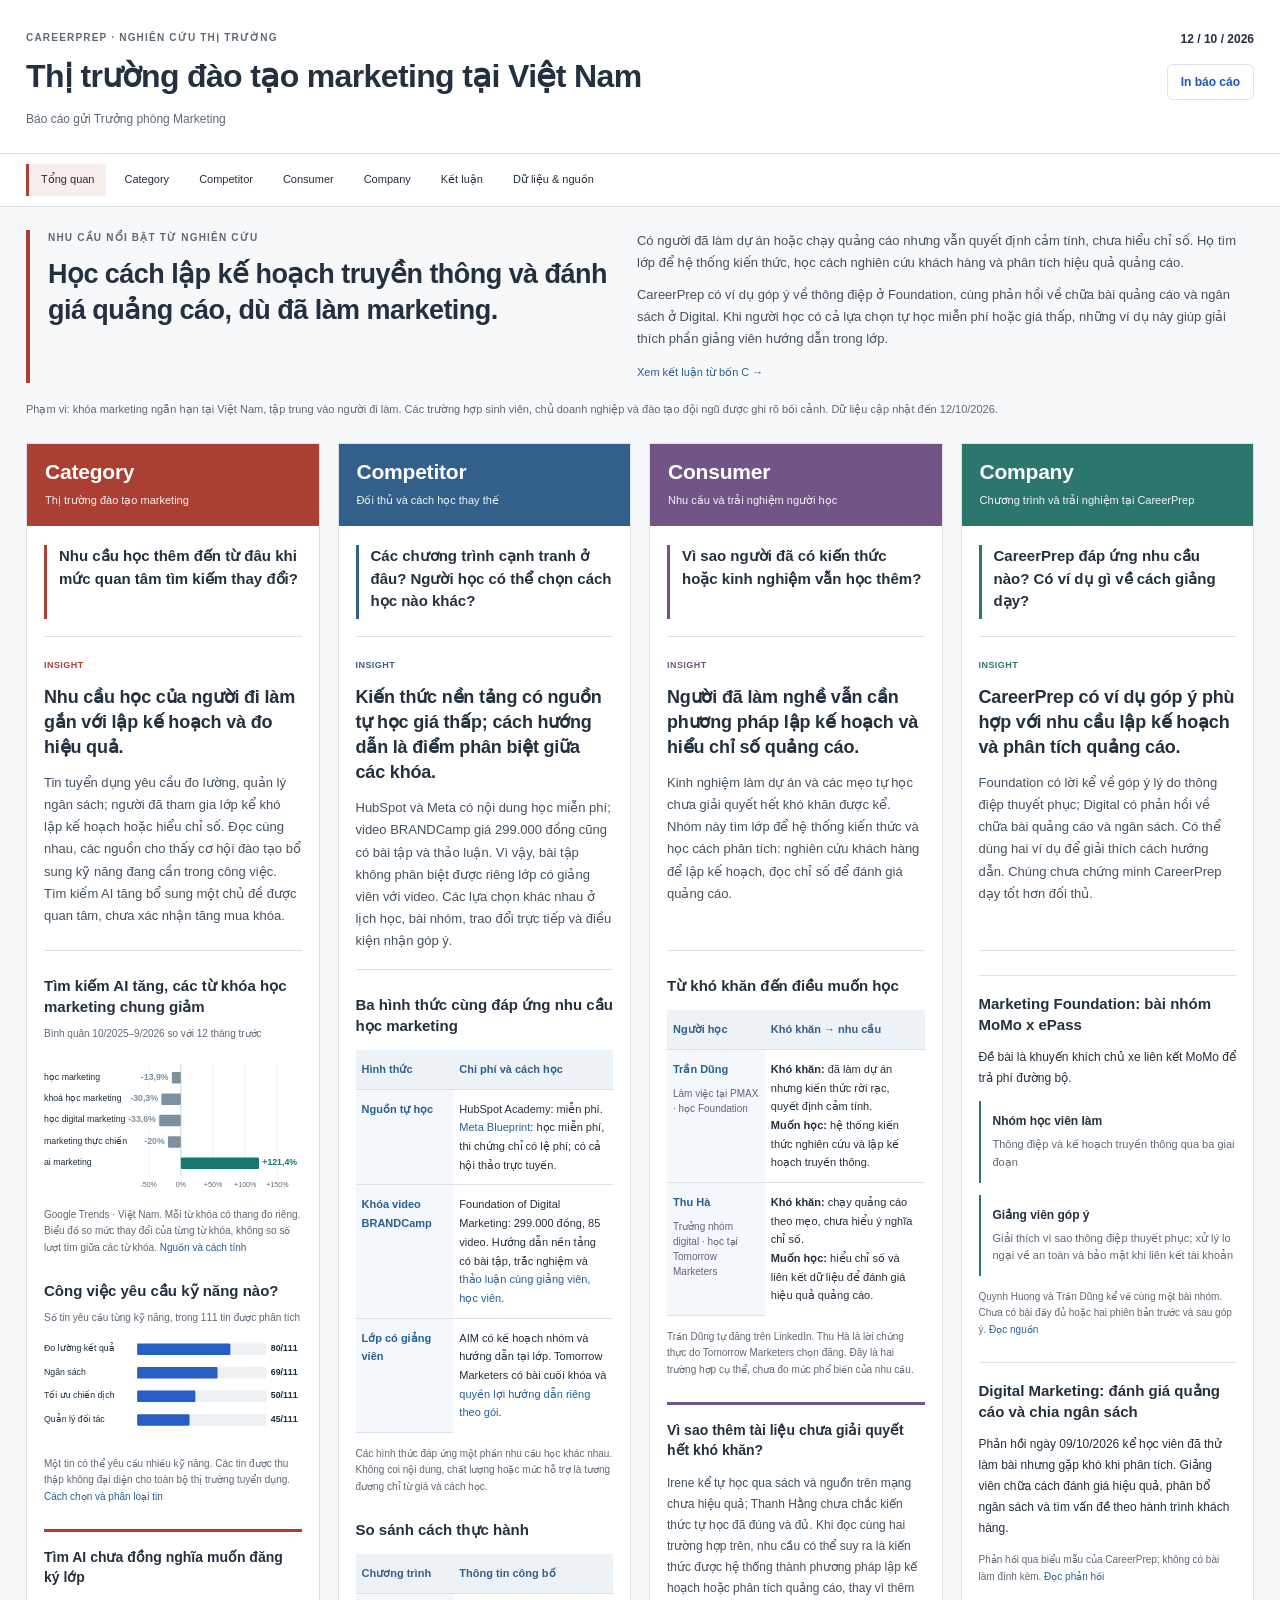
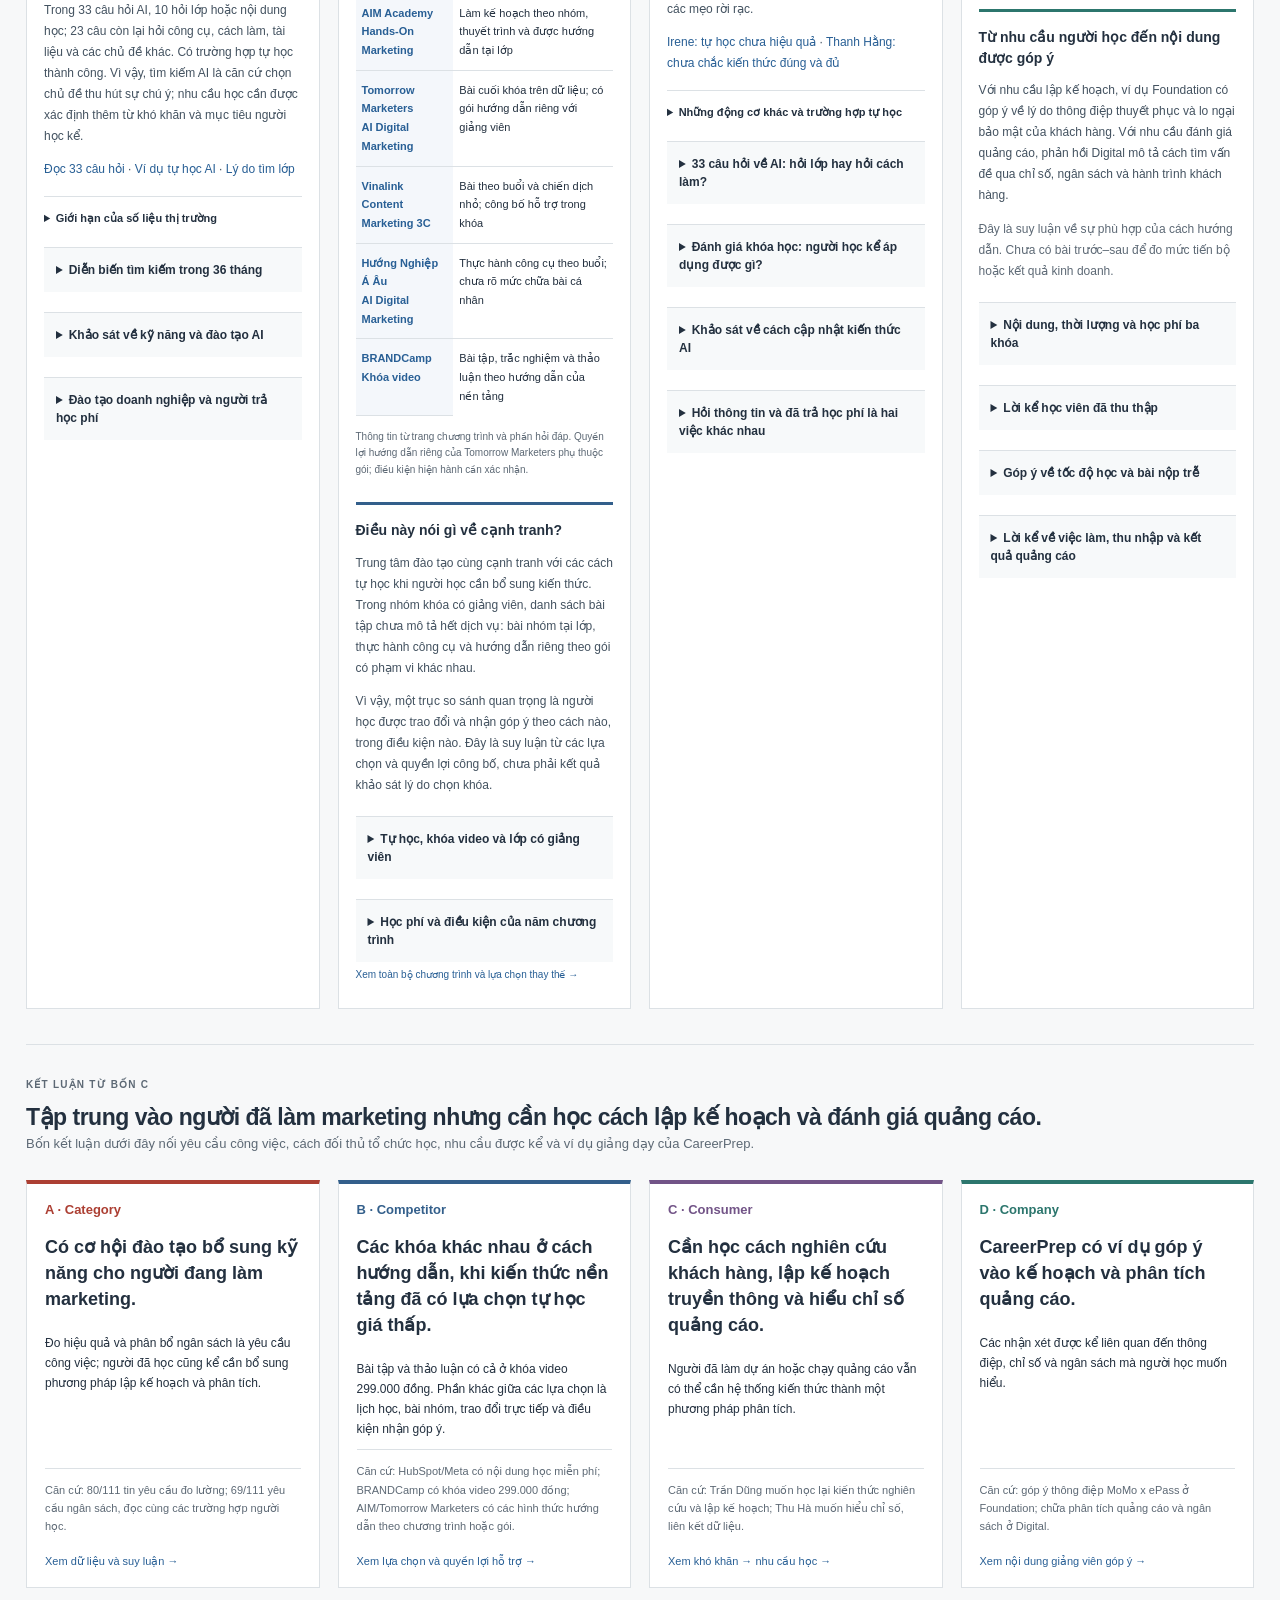
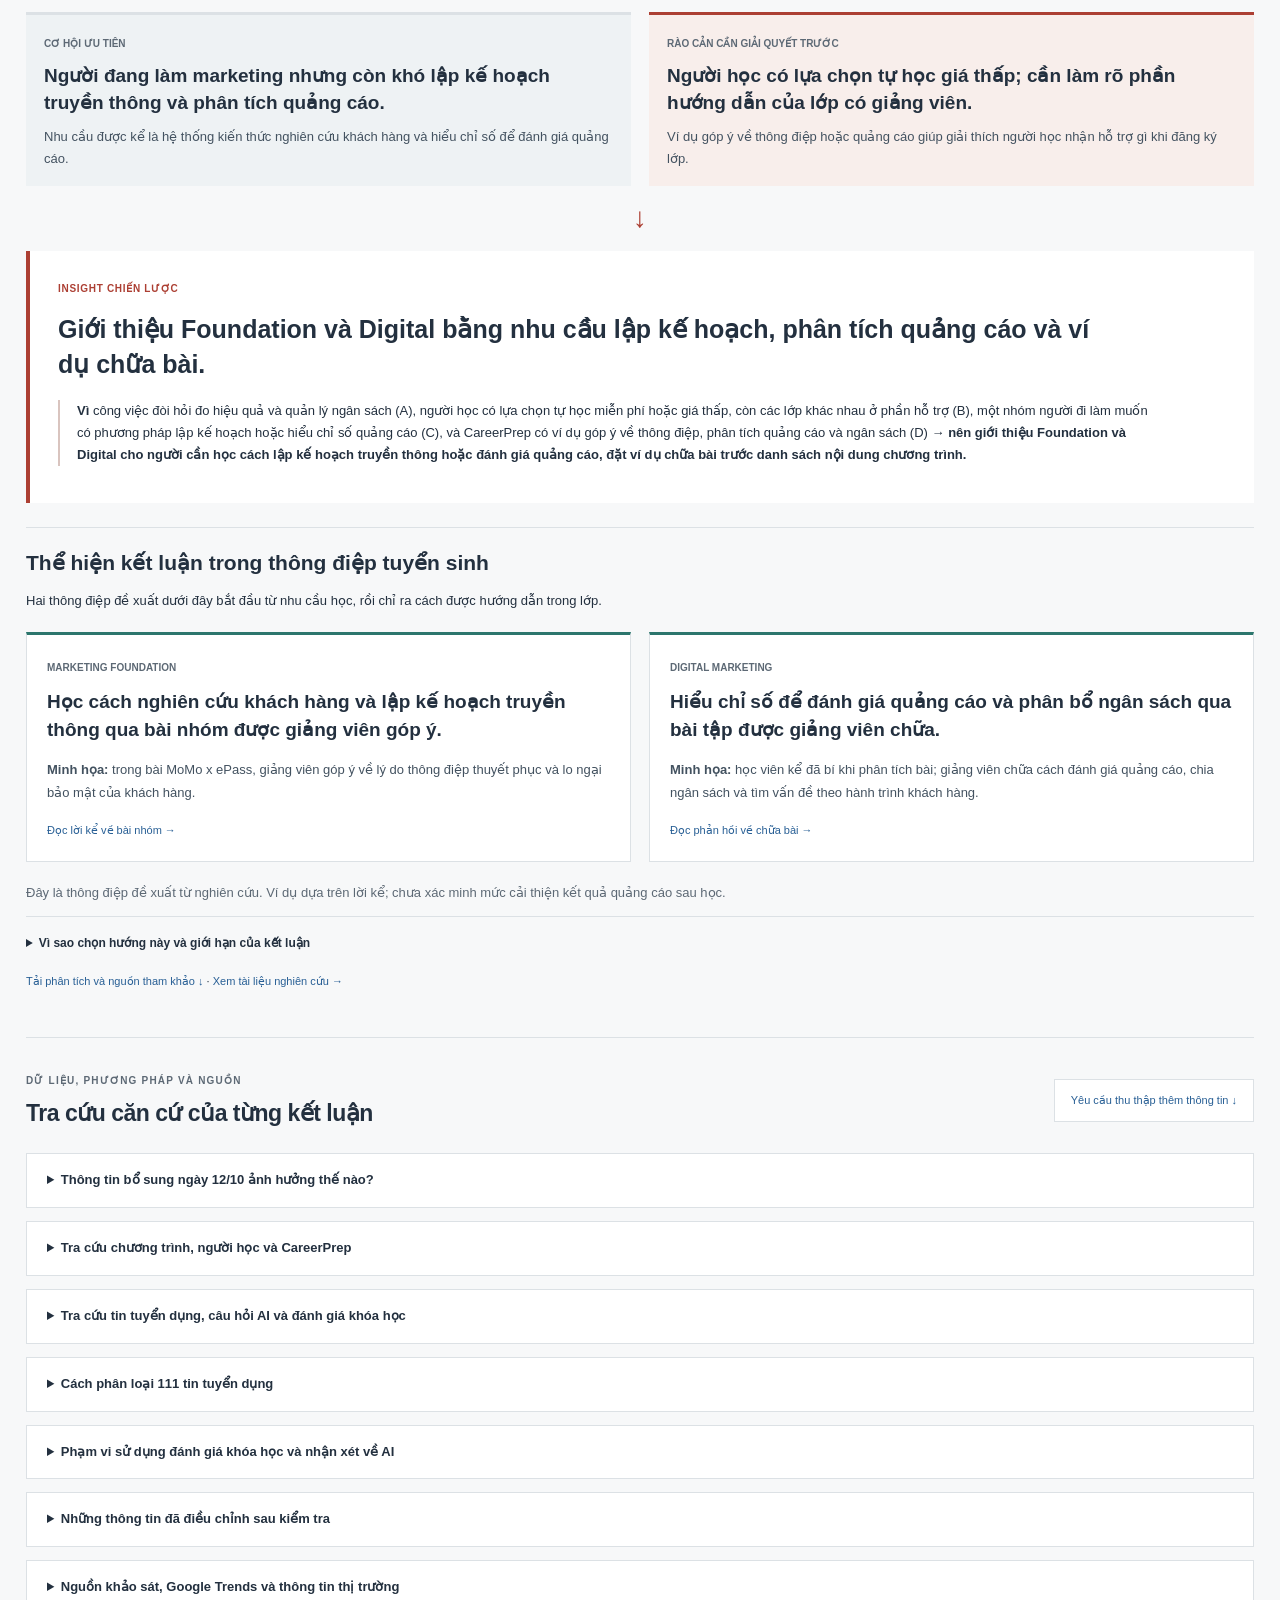
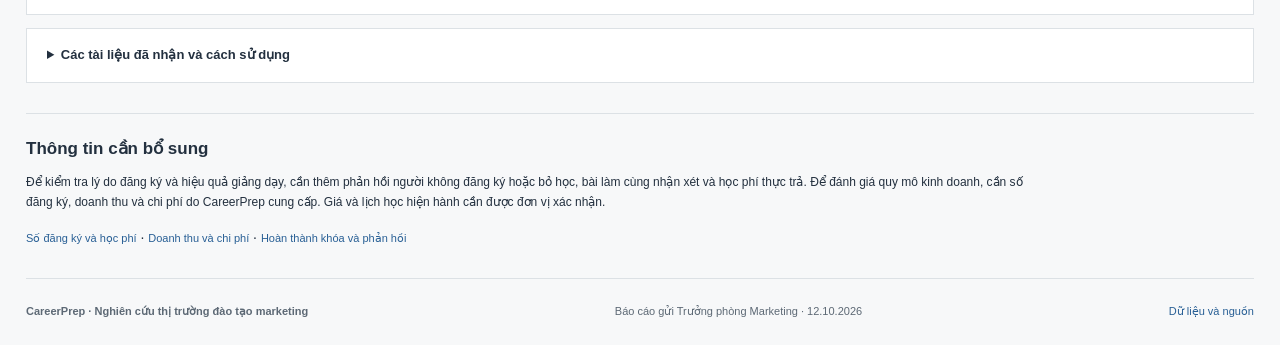
==== commit 2e12ea1b: "Separate competitive insight from CareerPrep actions using learning alternatives and support evidenc" ====
--- a/index.html
+++ b/index.html
@@ -1,10 +1,10 @@
 <!doctype html>
-<html lang="vi"><head><meta charset="utf-8"><meta name="viewport" content="width=device-width,initial-scale=1"><meta name="description" content="Báo cáo nghiên cứu thị trường đào tạo marketing theo Category, Competitor, Consumer và Company; dữ liệu và nguồn đến 12/10/2026."><title>CareerPrep · Báo cáo nghiên cứu thị trường 4C</title><link rel="stylesheet" href="styles.css?v=research-v24.2"><link rel="stylesheet" href="research/report.css?v=research-v24.2"><script defer src="research/data.js?v=research-v24.2"></script><script defer src="research/hypothesis-data.js?v=research-v24.2"></script><script defer src="research/three-c-data.js?v=research-v24.2"></script><script defer src="research/hypothesis.js?v=research-v24.2"></script><script defer src="research/three-c.js?v=research-v24.2"></script><script defer src="story.js?v=research-v24.2"></script><script defer src="research/input-register.js?v=research-v24.2"></script><script defer src="research/catalog.js?v=research-v24.2"></script></head>
+<html lang="vi"><head><meta charset="utf-8"><meta name="viewport" content="width=device-width,initial-scale=1"><meta name="description" content="Báo cáo nghiên cứu thị trường đào tạo marketing theo Category, Competitor, Consumer và Company; dữ liệu và nguồn đến 12/10/2026."><title>CareerPrep · Báo cáo nghiên cứu thị trường 4C</title><link rel="stylesheet" href="styles.css?v=research-v25"><link rel="stylesheet" href="research/report.css?v=research-v25"><script defer src="research/data.js?v=research-v25"></script><script defer src="research/hypothesis-data.js?v=research-v25"></script><script defer src="research/three-c-data.js?v=research-v25"></script><script defer src="research/hypothesis.js?v=research-v25"></script><script defer src="research/three-c.js?v=research-v25"></script><script defer src="story.js?v=research-v25"></script><script defer src="research/input-register.js?v=research-v25"></script><script defer src="research/catalog.js?v=research-v25"></script></head>
 <body class="research-report reader-v20"><a class="skip" href="#main">Đến nội dung báo cáo</a>
 <header class="report-header"><div><p class="report-label">CAREERPREP · NGHIÊN CỨU THỊ TRƯỜNG</p><h1>Thị trường đào tạo marketing tại Việt Nam</h1><p class="report-audience">Báo cáo gửi Trưởng phòng Marketing</p></div><div class="report-date"><b>12 / 10 / 2026</b><button id="print" class="quiet">In báo cáo</button></div></header>
 <nav class="report-nav" aria-label="Nội dung báo cáo"><a href="#overview">Tổng quan</a><a href="#category">Category</a><a href="#insights">Competitor</a><a href="#three-c-customers">Consumer</a><a href="#three-c-company">Company</a><a href="#research-conclusions">Kết luận</a><a href="#evidence">Dữ liệu &amp; nguồn</a></nav>
 <main id="main"><section id="overview" class="research-intro">
-<div class="research-thesis"><div><p class="report-label">NHU CẦU NỔI BẬT TỪ NGHIÊN CỨU</p><h2>Học cách lập kế hoạch truyền thông và đánh giá quảng cáo, dù đã làm marketing.</h2></div><div><p>Có người đã làm dự án hoặc chạy quảng cáo nhưng vẫn quyết định cảm tính, chưa hiểu chỉ số. Họ tìm lớp để hệ thống kiến thức, học cách nghiên cứu khách hàng và phân tích hiệu quả quảng cáo.</p><p>CareerPrep có ví dụ góp ý về thông điệp ở Foundation, cùng phản hồi về chữa bài quảng cáo và ngân sách ở Digital. Khi nhiều đối thủ cũng có bài tập, những ví dụ này giúp giải thích cụ thể lớp hướng dẫn người học ở đâu.</p><a href="#research-conclusions">Xem kết luận từ bốn C →</a></div></div>
+<div class="research-thesis"><div><p class="report-label">NHU CẦU NỔI BẬT TỪ NGHIÊN CỨU</p><h2>Học cách lập kế hoạch truyền thông và đánh giá quảng cáo, dù đã làm marketing.</h2></div><div><p>Có người đã làm dự án hoặc chạy quảng cáo nhưng vẫn quyết định cảm tính, chưa hiểu chỉ số. Họ tìm lớp để hệ thống kiến thức, học cách nghiên cứu khách hàng và phân tích hiệu quả quảng cáo.</p><p>CareerPrep có ví dụ góp ý về thông điệp ở Foundation, cùng phản hồi về chữa bài quảng cáo và ngân sách ở Digital. Khi người học có cả lựa chọn tự học miễn phí hoặc giá thấp, những ví dụ này giúp giải thích phần giảng viên hướng dẫn trong lớp.</p><a href="#research-conclusions">Xem kết luận từ bốn C →</a></div></div>
 <p class="scope-note">Phạm vi: khóa marketing ngắn hạn tại Việt Nam, tập trung vào người đi làm. Các trường hợp sinh viên, chủ doanh nghiệp và đào tạo đội ngũ được ghi rõ bối cảnh. Dữ liệu cập nhật đến 12/10/2026.</p>
 </section>
 <div class="four-c-board" aria-label="Nghiên cứu thị trường theo bốn C">
@@ -22,7 +22,12 @@
 
 <section id="insights" class="c-panel competitor"><header class="c-header"><h2>Competitor</h2><span>Đối thủ và cách học thay thế</span></header><div class="c-content">
 <p class="c-question">Các chương trình cạnh tranh ở đâu? Người học có thể chọn cách học nào khác?</p>
-<div class="c-finding"><span>INSIGHT</span><h3>Có bài tập chưa đủ để giải thích lý do chọn CareerPrep.</h3><p>Năm lựa chọn được so sánh đều có bài tập, dự án hoặc thực hành công cụ. Suy luận từ điểm chung này: CareerPrep cần minh họa giảng viên góp ý vào bài làm thế nào để người cân nhắc hiểu sự phù hợp với nhu cầu của họ.</p></div>
+<div class="c-finding"><span>INSIGHT</span><h3>Kiến thức nền tảng có nguồn tự học giá thấp; cách hướng dẫn là điểm phân biệt giữa các khóa.</h3><p>HubSpot và Meta có nội dung học miễn phí; video BRANDCamp giá 299.000 đồng cũng có bài tập và thảo luận. Vì vậy, bài tập không phân biệt được riêng lớp có giảng viên với video. Các lựa chọn khác nhau ở lịch học, bài nhóm, trao đổi trực tiếp và điều kiện nhận góp ý.</p></div>
+<div class="practice-comparison"><h3>Ba hình thức cùng đáp ứng nhu cầu học marketing</h3><table><thead><tr><th>Hình thức</th><th>Chi phí và cách học</th></tr></thead><tbody>
+<tr><th><a href="#three-c-record-ALT1-002">Nguồn tự học</a></th><td>HubSpot Academy: miễn phí. <a href="#three-c-record-ALT1-003">Meta Blueprint</a>: học miễn phí, thi chứng chỉ có lệ phí; có cả hội thảo trực tuyến.</td></tr>
+<tr><th><a href="#three-c-record-VFU-PU002">Khóa video<br>BRANDCamp</a></th><td>Foundation of Digital Marketing: 299.000 đồng, 85 video. Hướng dẫn nền tảng có bài tập, trắc nghiệm và <a href="#three-c-record-M3C-PU-114">thảo luận cùng giảng viên, học viên</a>.</td></tr>
+<tr><th><a href="#three-c-record-CP1a-022">Lớp có giảng viên</a></th><td>AIM có kế hoạch nhóm và hướng dẫn tại lớp. Tomorrow Marketers có bài cuối khóa và <a href="#three-c-record-M3C-PU-103">quyền lợi hướng dẫn riêng theo gói</a>.</td></tr>
+</tbody></table><p class="c-note">Các hình thức đáp ứng một phần nhu cầu học khác nhau. Không coi nội dung, chất lượng hoặc mức hỗ trợ là tương đương chỉ từ giá và cách học.</p></div>
 <div class="practice-comparison"><h3>So sánh cách thực hành</h3><table><thead><tr><th>Chương trình</th><th>Thông tin công bố</th></tr></thead><tbody>
 <tr><th><a href="#three-c-record-CP1a-022">AIM Academy<br>Hands-On Marketing</a></th><td>Làm kế hoạch theo nhóm, thuyết trình và được hướng dẫn tại lớp</td></tr>
 <tr><th><a href="#three-c-record-CP1a-002">Tomorrow Marketers<br>AI Digital Marketing</a></th><td>Bài cuối khóa trên dữ liệu; có gói hướng dẫn riêng với giảng viên</td></tr>
@@ -30,7 +35,7 @@
 <tr><th><a href="#three-c-record-CP2-041">Hướng Nghiệp Á Âu<br>AI Digital Marketing</a></th><td>Thực hành công cụ theo buổi; chưa rõ mức chữa bài cá nhân</td></tr>
 <tr><th><a href="#three-c-record-M3C-PU-114">BRANDCamp<br>Khóa video</a></th><td>Bài tập, trắc nghiệm và thảo luận theo hướng dẫn của nền tảng</td></tr>
 </tbody></table><p class="c-note">Thông tin từ trang chương trình và phần hỏi đáp. Quyền lợi hướng dẫn riêng của Tomorrow Marketers phụ thuộc gói; điều kiện hiện hành cần xác nhận.</p></div>
-<div class="c-reading" id="competitor-reasoning"><h4>Cần phân biệt mức hướng dẫn</h4><p>Bài nhóm, thực hành công cụ và hướng dẫn riêng theo gói là những quyền lợi khác nhau. Để so sánh, cần xem đề bài, nhận xét của giảng viên và cơ hội sửa bài. Thông tin công bố hiện tại chưa cho phép xếp hạng chất lượng các khóa.</p></div>
+<div class="c-reading" id="competitor-reasoning"><h4>Điều này nói gì về cạnh tranh?</h4><p>Trung tâm đào tạo cùng cạnh tranh với các cách tự học khi người học cần bổ sung kiến thức. Trong nhóm khóa có giảng viên, danh sách bài tập chưa mô tả hết dịch vụ: bài nhóm tại lớp, thực hành công cụ và hướng dẫn riêng theo gói có phạm vi khác nhau.</p><p>Vì vậy, một trục so sánh quan trọng là người học được trao đổi và nhận góp ý theo cách nào, trong điều kiện nào. Đây là suy luận từ các lựa chọn và quyền lợi công bố, chưa phải kết quả khảo sát lý do chọn khóa.</p></div>
 <details class="c-detail"><summary>Tự học, khóa video và lớp có giảng viên</summary><div class="alternative-strip"><div><b>Tự học</b><span>Tìm tài liệu, xem video và thử công cụ; tự kiểm tra cách làm</span></div><div><b>Khóa video</b><span>Học theo chương trình có sẵn, chủ động thời gian; cách hỗ trợ tùy nền tảng</span></div><div><b>Lớp có giảng viên</b><span>Học theo lịch, trao đổi và làm bài; mức chữa bài tùy chương trình</span></div></div><p>Đây là các lựa chọn thay thế cho nhu cầu học thêm. Có người tự học hiệu quả, nên sự quan tâm đến một kỹ năng chưa chắc dẫn đến đăng ký lớp.</p><a href="#wave-record-OP-06">Các trường hợp chọn tự học</a></details>
 <details class="c-detail provider-prices"><summary>Học phí và điều kiện của năm chương trình</summary><div class="provider-list">
 <article><div><b>AIM Academy</b><span>Hands-On Marketing</span></div><p>8 buổi; đăng ký theo cặp; bài nhóm và thuyết trình.</p><p class="fee"><b>6,5 triệu đồng / 2 người</b><small>Thuế VAT chưa rõ. <a href="#three-c-record-M3C-PU-100">Xem điều kiện</a></small></p></article>
@@ -69,9 +74,9 @@
 </div>
 
 <section class="cross-c connected-story" id="research-conclusions"><div class="connection-heading"><p class="report-label">KẾT LUẬN TỪ BỐN C</p><h2>Tập trung vào người đã làm marketing nhưng cần học cách lập kế hoạch và đánh giá quảng cáo.</h2><p>Bốn kết luận dưới đây nối yêu cầu công việc, cách đối thủ tổ chức học, nhu cầu được kể và ví dụ giảng dạy của CareerPrep.</p></div>
-<div class="connection-grid insight-summary" aria-label="Bốn insight dẫn đến kết luận chiến lược"><article class="category"><b>A · Category</b><h3>Có cơ hội đào tạo bổ sung kỹ năng cho người đang làm marketing.</h3><p>Đo hiệu quả và phân bổ ngân sách là yêu cầu công việc; người đã học cũng kể cần bổ sung phương pháp lập kế hoạch và phân tích.</p><p class="summary-evidence">Căn cứ: 80/111 tin yêu cầu đo lường; 69/111 yêu cầu ngân sách, đọc cùng các trường hợp người học.</p><a href="#category">Xem dữ liệu và suy luận →</a></article><article class="competitor"><b>B · Competitor</b><h3>Cần minh họa mức hướng dẫn, vì nhiều nơi cùng có bài tập.</h3><p>Riêng lời hứa “có thực hành” khó giúp người cân nhắc hiểu vì sao nên chọn CareerPrep.</p><p class="summary-evidence">Căn cứ: AIM, Tomorrow Marketers, Vinalink, Hướng Nghiệp Á Âu và BRANDCamp đều công bố bài tập hoặc thực hành.</p><a href="#insights">Xem cách các khóa tổ chức học →</a></article><article class="consumer"><b>C · Consumer</b><h3>Cần học cách nghiên cứu khách hàng, lập kế hoạch truyền thông và hiểu chỉ số quảng cáo.</h3><p>Người đã làm dự án hoặc chạy quảng cáo vẫn có thể cần hệ thống kiến thức thành một phương pháp phân tích.</p><p class="summary-evidence">Căn cứ: Trần Dũng muốn học lại kiến thức nghiên cứu và lập kế hoạch; Thu Hà muốn hiểu chỉ số, liên kết dữ liệu.</p><a href="#three-c-customers">Xem khó khăn → nhu cầu học →</a></article><article class="company"><b>D · Company</b><h3>CareerPrep có ví dụ góp ý vào kế hoạch và phân tích quảng cáo.</h3><p>Các nhận xét được kể liên quan đến thông điệp, chỉ số và ngân sách mà người học muốn hiểu.</p><p class="summary-evidence">Căn cứ: góp ý thông điệp MoMo x ePass ở Foundation; chữa phân tích quảng cáo và ngân sách ở Digital.</p><a href="#three-c-company">Xem nội dung giảng viên góp ý →</a></article></div>
-<div class="strategy-priority"><div><span>CƠ HỘI ƯU TIÊN</span><h3>Người đang làm marketing nhưng còn khó lập kế hoạch truyền thông và phân tích quảng cáo.</h3><p>Nhu cầu được kể là hệ thống kiến thức nghiên cứu khách hàng và hiểu chỉ số để đánh giá quảng cáo.</p></div><div><span>RÀO CẢN CẦN GIẢI QUYẾT TRƯỚC</span><h3>Bài tập là quyền lợi phổ biến; cần giải thích giảng viên giúp người học sửa gì.</h3><p>Ví dụ về nhận xét trên bài làm giúp mô tả phần hướng dẫn rõ hơn một lời hứa chung “có thực hành”.</p></div></div>
-<div class="connection-arrow" aria-hidden="true">↓</div><div class="joint-insight"><span>INSIGHT CHIẾN LƯỢC</span><h3>Giới thiệu Foundation và Digital bằng nhu cầu lập kế hoạch, phân tích quảng cáo và ví dụ chữa bài.</h3><p class="causal-sentence"><b>Vì</b> công việc đòi hỏi đo hiệu quả và quản lý ngân sách (A), nhiều đối thủ cùng có bài tập (B), một nhóm người đi làm muốn có phương pháp lập kế hoạch hoặc hiểu chỉ số quảng cáo (C), và CareerPrep có ví dụ góp ý về thông điệp, phân tích quảng cáo và ngân sách (D) → <b>nên giới thiệu Foundation và Digital cho người cần học cách lập kế hoạch truyền thông hoặc đánh giá quảng cáo, đặt ví dụ chữa bài trước danh sách nội dung chương trình.</b></p></div>
+<div class="connection-grid insight-summary" aria-label="Bốn insight dẫn đến kết luận chiến lược"><article class="category"><b>A · Category</b><h3>Có cơ hội đào tạo bổ sung kỹ năng cho người đang làm marketing.</h3><p>Đo hiệu quả và phân bổ ngân sách là yêu cầu công việc; người đã học cũng kể cần bổ sung phương pháp lập kế hoạch và phân tích.</p><p class="summary-evidence">Căn cứ: 80/111 tin yêu cầu đo lường; 69/111 yêu cầu ngân sách, đọc cùng các trường hợp người học.</p><a href="#category">Xem dữ liệu và suy luận →</a></article><article class="competitor"><b>B · Competitor</b><h3>Các khóa khác nhau ở cách hướng dẫn, khi kiến thức nền tảng đã có lựa chọn tự học giá thấp.</h3><p>Bài tập và thảo luận có cả ở khóa video 299.000 đồng. Phần khác giữa các lựa chọn là lịch học, bài nhóm, trao đổi trực tiếp và điều kiện nhận góp ý.</p><p class="summary-evidence">Căn cứ: HubSpot/Meta có nội dung học miễn phí; BRANDCamp có khóa video 299.000 đồng; AIM/Tomorrow Marketers có các hình thức hướng dẫn theo chương trình hoặc gói.</p><a href="#insights">Xem lựa chọn và quyền lợi hỗ trợ →</a></article><article class="consumer"><b>C · Consumer</b><h3>Cần học cách nghiên cứu khách hàng, lập kế hoạch truyền thông và hiểu chỉ số quảng cáo.</h3><p>Người đã làm dự án hoặc chạy quảng cáo vẫn có thể cần hệ thống kiến thức thành một phương pháp phân tích.</p><p class="summary-evidence">Căn cứ: Trần Dũng muốn học lại kiến thức nghiên cứu và lập kế hoạch; Thu Hà muốn hiểu chỉ số, liên kết dữ liệu.</p><a href="#three-c-customers">Xem khó khăn → nhu cầu học →</a></article><article class="company"><b>D · Company</b><h3>CareerPrep có ví dụ góp ý vào kế hoạch và phân tích quảng cáo.</h3><p>Các nhận xét được kể liên quan đến thông điệp, chỉ số và ngân sách mà người học muốn hiểu.</p><p class="summary-evidence">Căn cứ: góp ý thông điệp MoMo x ePass ở Foundation; chữa phân tích quảng cáo và ngân sách ở Digital.</p><a href="#three-c-company">Xem nội dung giảng viên góp ý →</a></article></div>
+<div class="strategy-priority"><div><span>CƠ HỘI ƯU TIÊN</span><h3>Người đang làm marketing nhưng còn khó lập kế hoạch truyền thông và phân tích quảng cáo.</h3><p>Nhu cầu được kể là hệ thống kiến thức nghiên cứu khách hàng và hiểu chỉ số để đánh giá quảng cáo.</p></div><div><span>RÀO CẢN CẦN GIẢI QUYẾT TRƯỚC</span><h3>Người học có lựa chọn tự học giá thấp; cần làm rõ phần hướng dẫn của lớp có giảng viên.</h3><p>Ví dụ góp ý về thông điệp hoặc quảng cáo giúp giải thích người học nhận hỗ trợ gì khi đăng ký lớp.</p></div></div>
+<div class="connection-arrow" aria-hidden="true">↓</div><div class="joint-insight"><span>INSIGHT CHIẾN LƯỢC</span><h3>Giới thiệu Foundation và Digital bằng nhu cầu lập kế hoạch, phân tích quảng cáo và ví dụ chữa bài.</h3><p class="causal-sentence"><b>Vì</b> công việc đòi hỏi đo hiệu quả và quản lý ngân sách (A), người học có lựa chọn tự học miễn phí hoặc giá thấp, còn các lớp khác nhau ở phần hỗ trợ (B), một nhóm người đi làm muốn có phương pháp lập kế hoạch hoặc hiểu chỉ số quảng cáo (C), và CareerPrep có ví dụ góp ý về thông điệp, phân tích quảng cáo và ngân sách (D) → <b>nên giới thiệu Foundation và Digital cho người cần học cách lập kế hoạch truyền thông hoặc đánh giá quảng cáo, đặt ví dụ chữa bài trước danh sách nội dung chương trình.</b></p></div>
 <div class="strategy-application"><h3>Thể hiện kết luận trong thông điệp tuyển sinh</h3><p>Hai thông điệp đề xuất dưới đây bắt đầu từ nhu cầu học, rồi chỉ ra cách được hướng dẫn trong lớp.</p><div class="message-grid"><article><span>MARKETING FOUNDATION</span><h4>Học cách nghiên cứu khách hàng và lập kế hoạch truyền thông qua bài nhóm được giảng viên góp ý.</h4><p><b>Minh họa:</b> trong bài MoMo x ePass, giảng viên góp ý về lý do thông điệp thuyết phục và lo ngại bảo mật của khách hàng.</p><a href="#three-c-record-M3C-PF-023">Đọc lời kể về bài nhóm →</a></article><article><span>DIGITAL MARKETING</span><h4>Hiểu chỉ số để đánh giá quảng cáo và phân bổ ngân sách qua bài tập được giảng viên chữa.</h4><p><b>Minh họa:</b> học viên kể đã bí khi phân tích bài; giảng viên chữa cách đánh giá quảng cáo, chia ngân sách và tìm vấn đề theo hành trình khách hàng.</p><a href="#three-c-record-M3C-PF-016">Đọc phản hồi về chữa bài →</a></article></div><p class="c-note">Đây là thông điệp đề xuất từ nghiên cứu. Ví dụ dựa trên lời kể; chưa xác minh mức cải thiện kết quả quảng cáo sau học.</p></div>
 <details class="conclusion-conditions"><summary>Vì sao chọn hướng này và giới hạn của kết luận</summary><p>Chọn nhóm nhu cầu vì có người học kể khó khăn và mục tiêu học cụ thể; chọn Foundation và Digital vì có ví dụ hướng dẫn liên quan. Đây là thứ tự ưu tiên do phân tích 4C, chưa phải xếp hạng quy mô phân khúc hay doanh thu khóa học.</p><ul><li>Tin tuyển dụng là yêu cầu nghề, chưa phải nhu cầu đăng ký. Lời kể người học bổ sung lý do tìm lớp nhưng chưa cho biết mức phổ biến trong thị trường.</li><li>Đối thủ cũng có bài tập và hỗ trợ. Không kết luận CareerPrep là nơi duy nhất hướng dẫn thực hành hoặc có chất lượng tốt hơn.</li><li>Chưa đo phản ứng với thông điệp hiện tại. Nếu giá, lịch học, chứng chỉ hoặc kết nối quyết định lựa chọn của nhóm này, cần điều chỉnh vai trò của chữa bài trong thông điệp.</li></ul></details><p class="connection-download"><a href="research/inference/2026-10-12/insights.md" download>Tải phân tích và nguồn tham khảo ↓</a> · <a href="#input-coverage">Xem tài liệu nghiên cứu →</a></p></section>
 
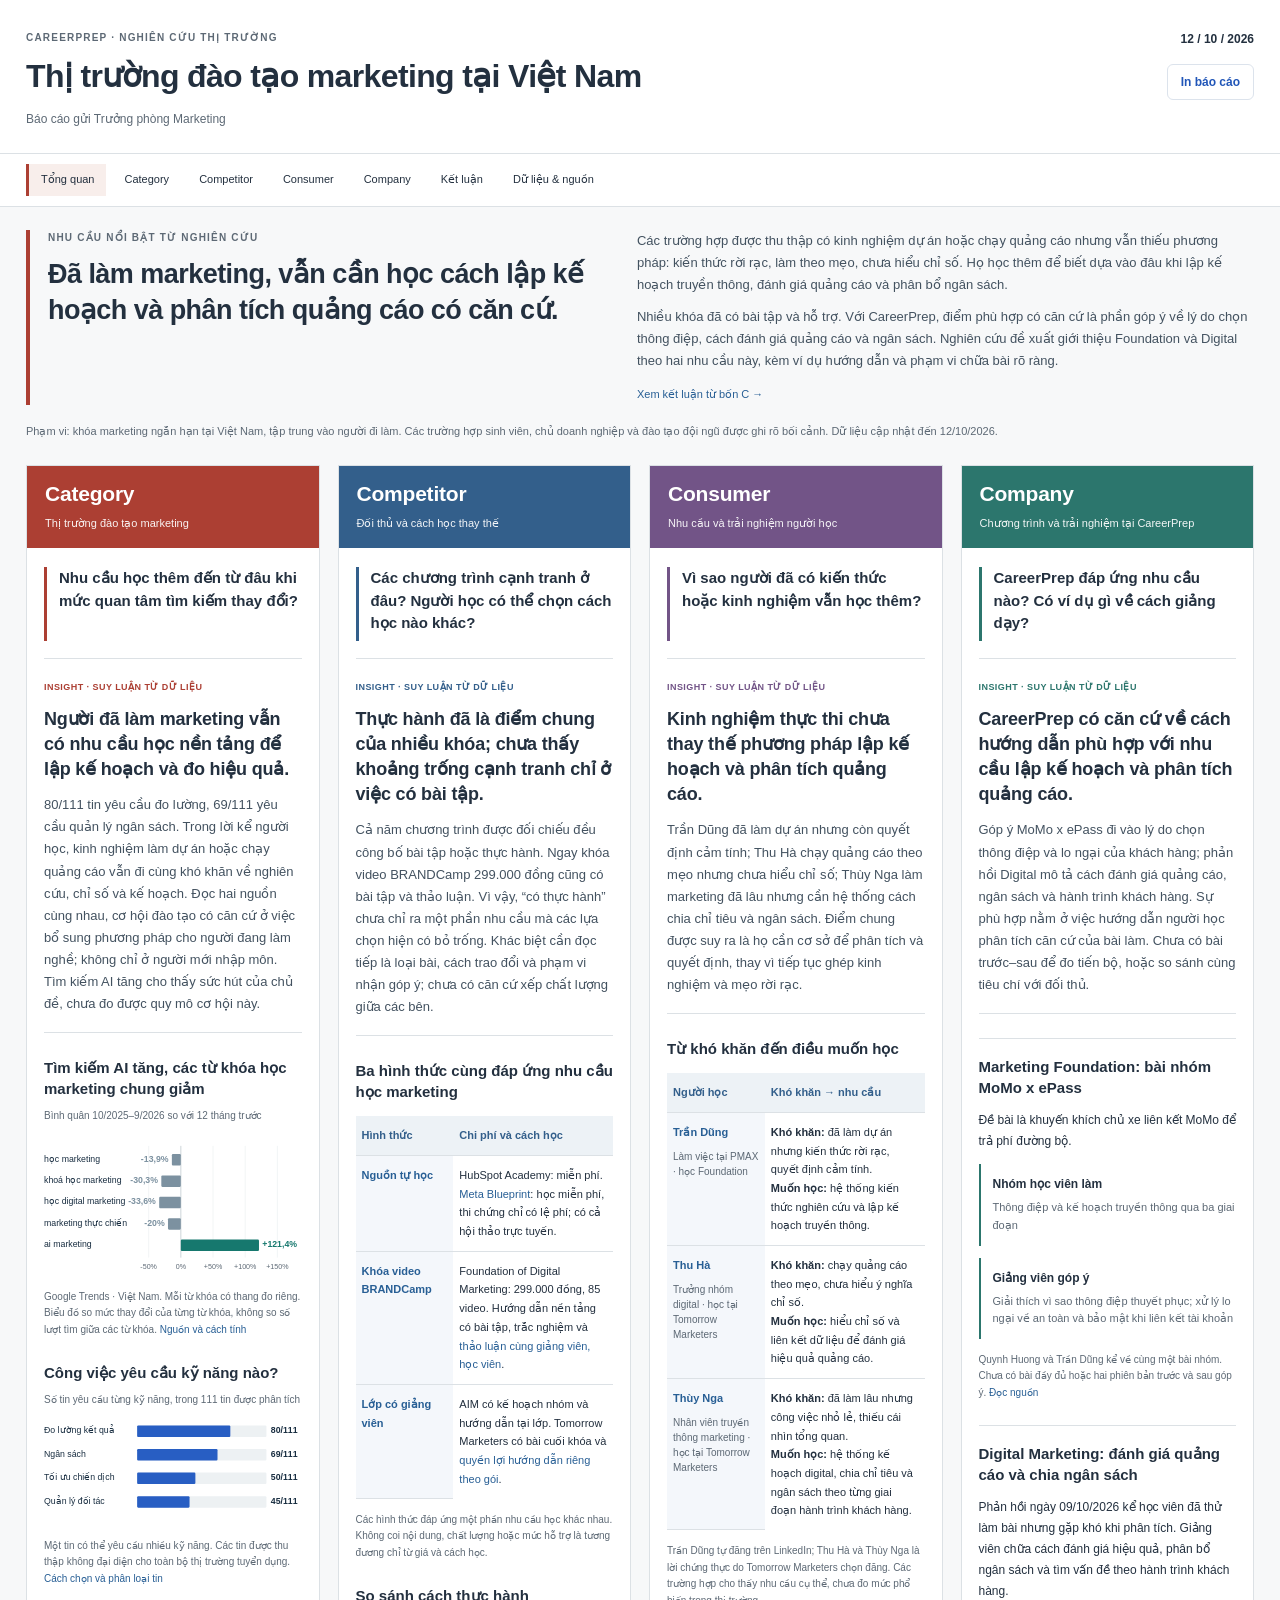
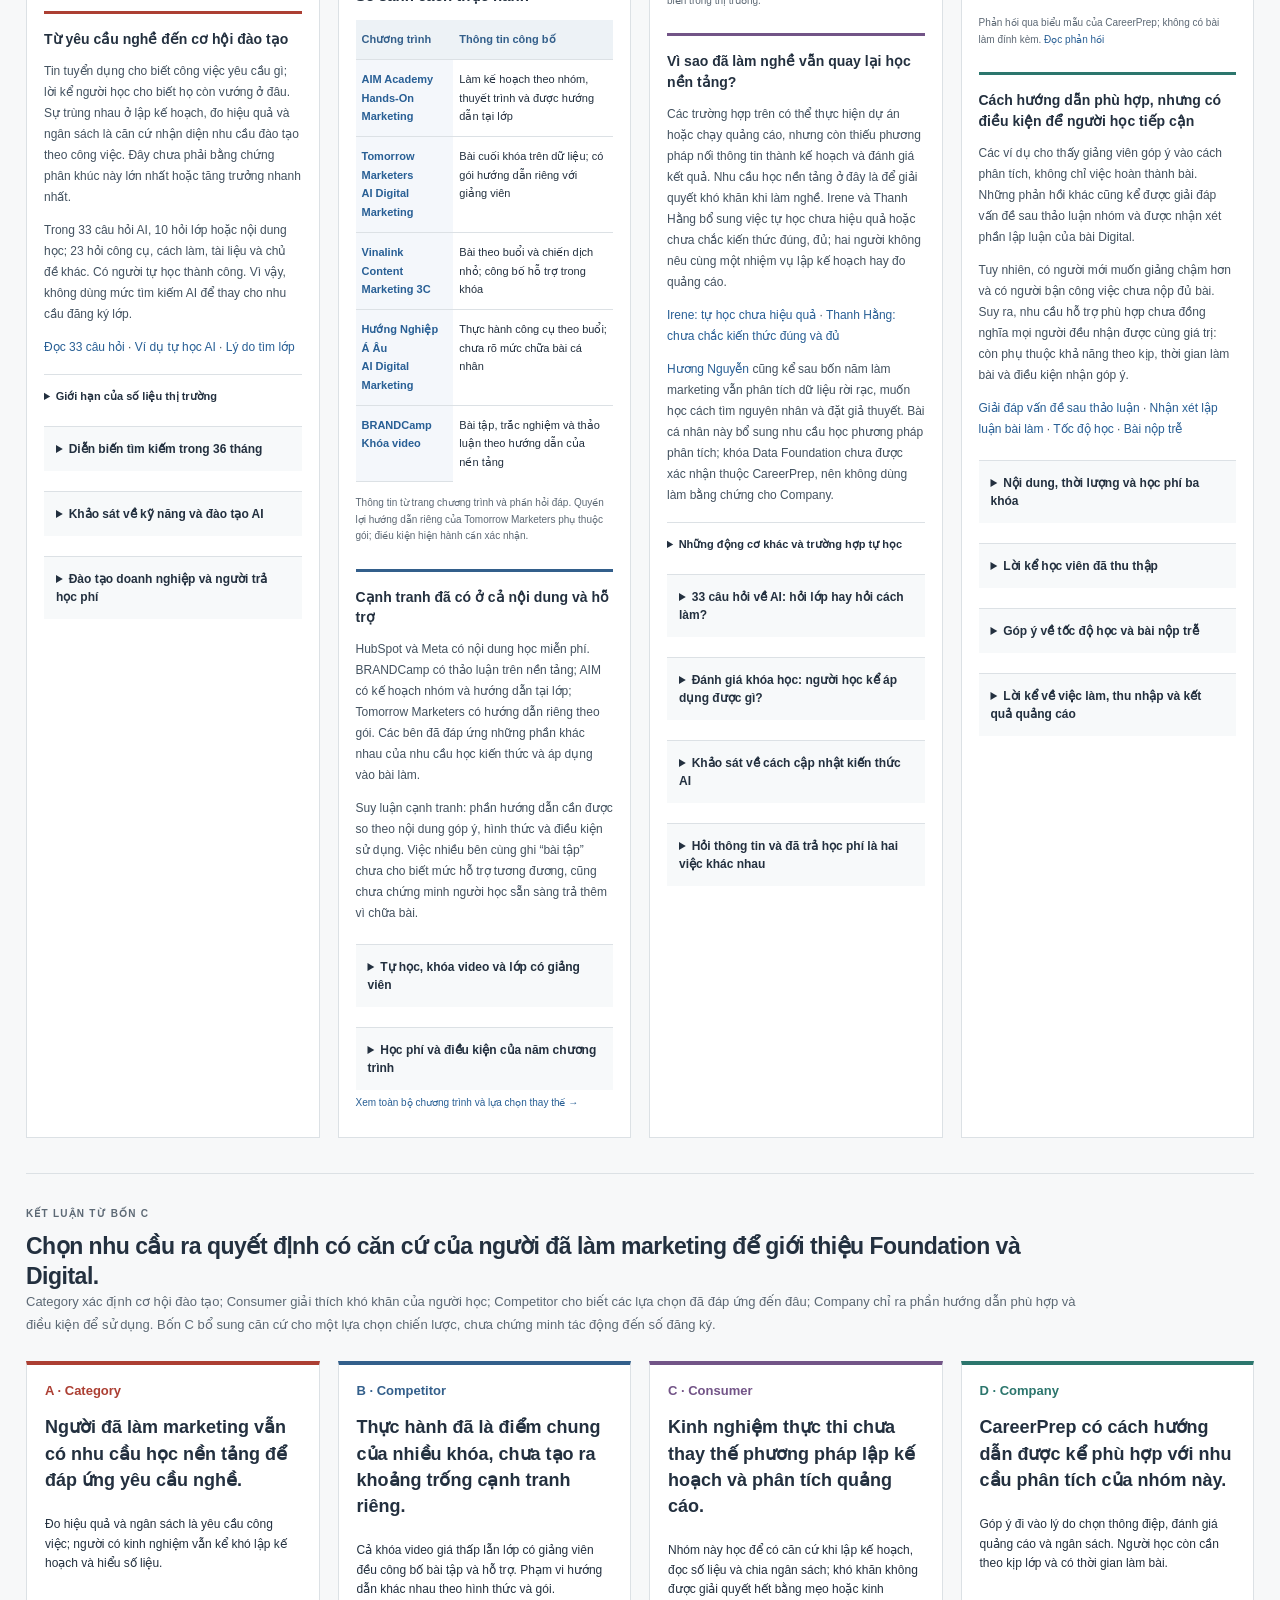
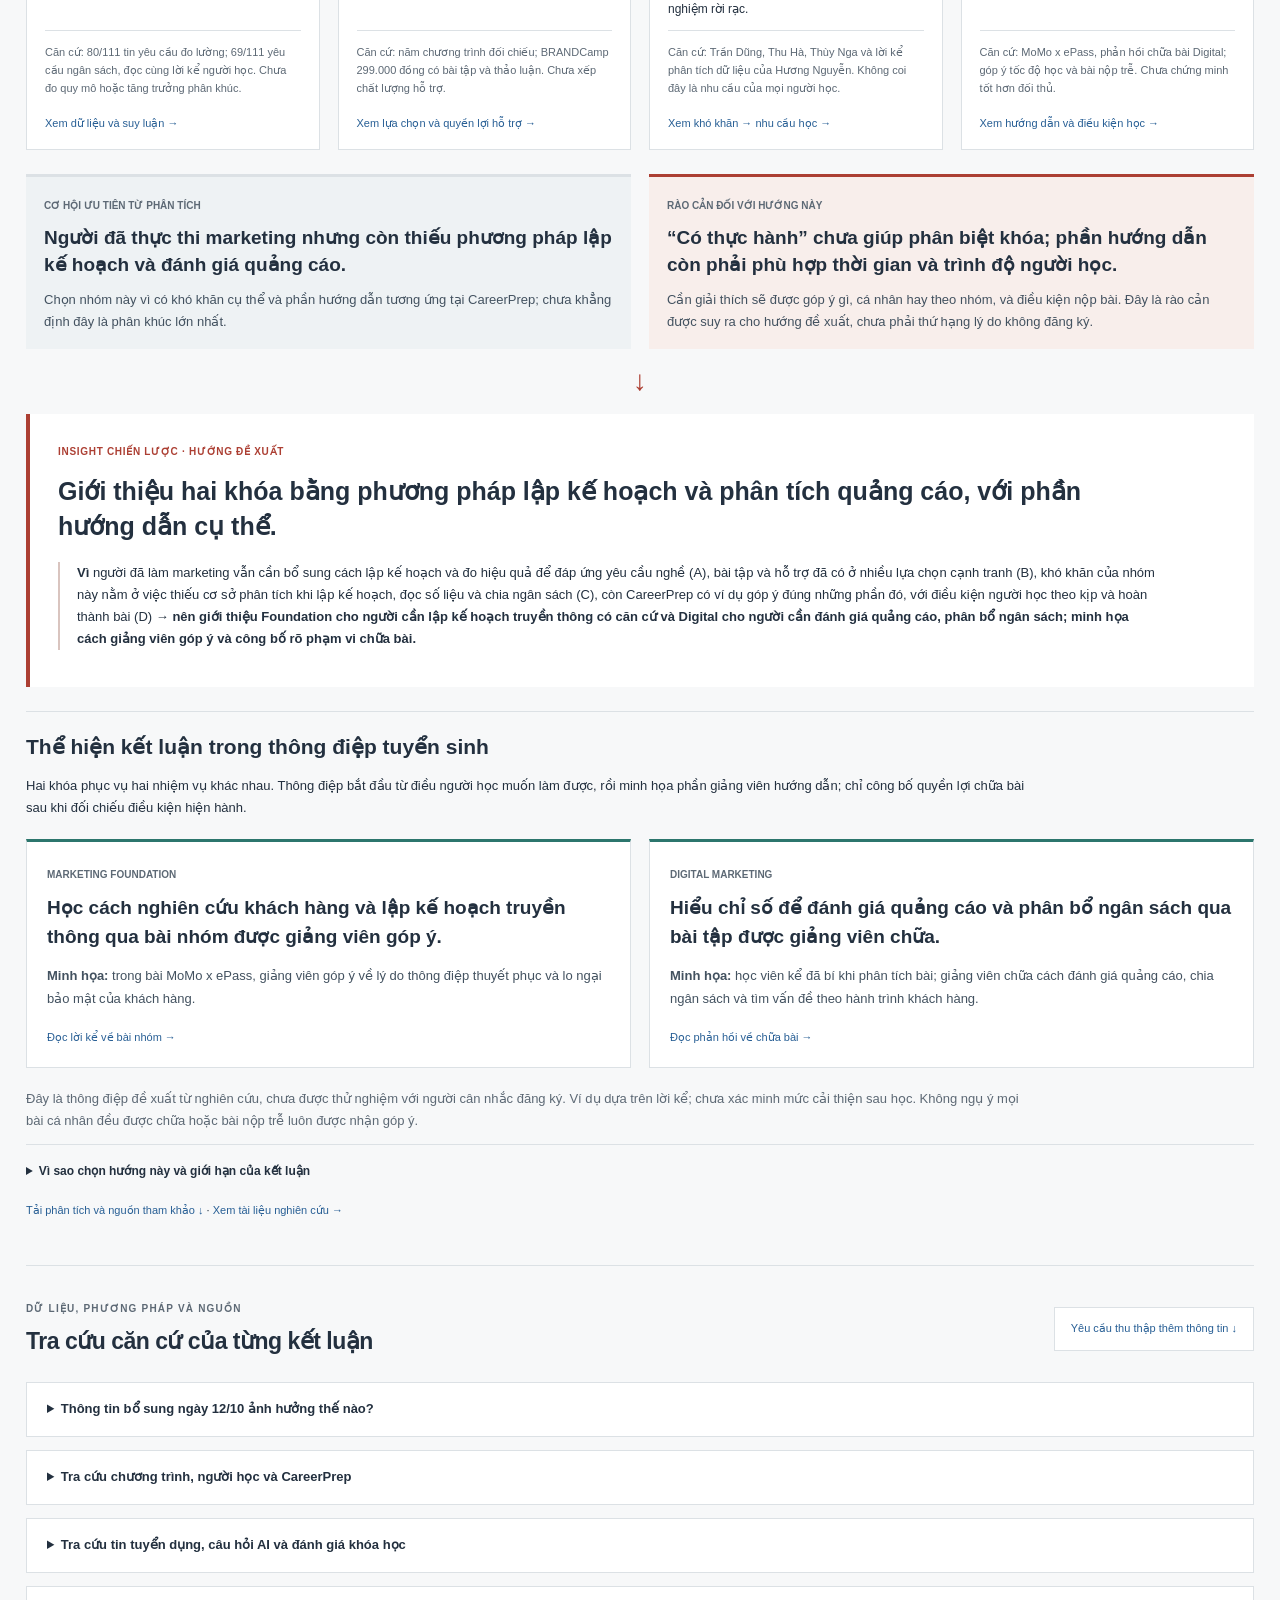
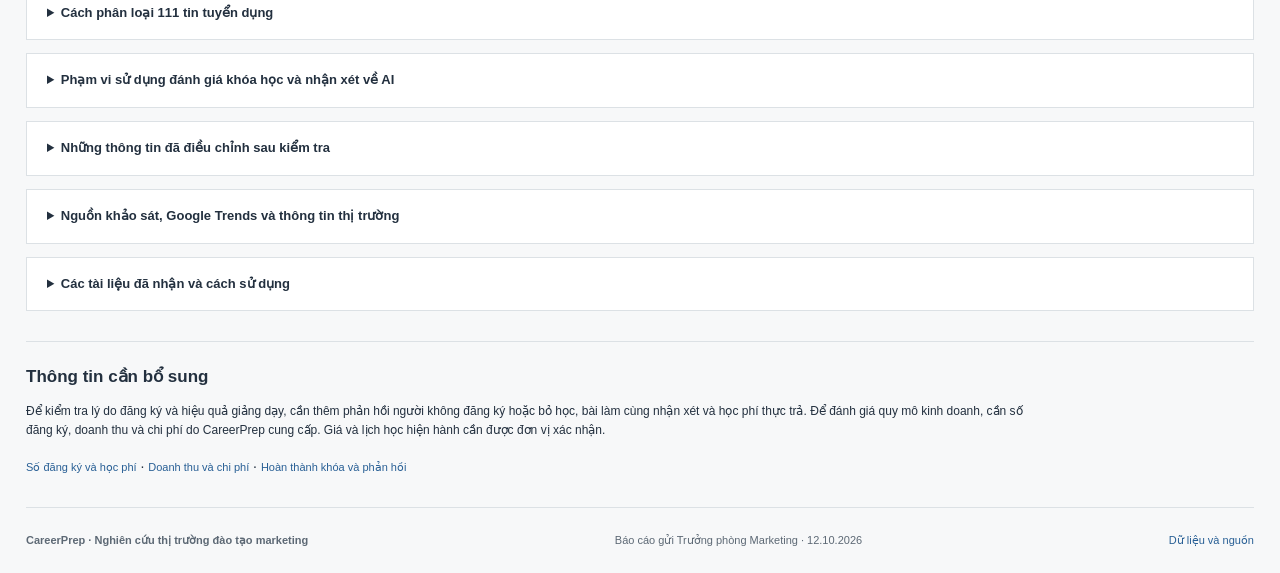
==== commit eb1d414a: "Audit all four C inferences and ground strategic proposal in learner needs" ====
--- a/index.html
+++ b/index.html
@@ -1,20 +1,20 @@
 <!doctype html>
-<html lang="vi"><head><meta charset="utf-8"><meta name="viewport" content="width=device-width,initial-scale=1"><meta name="description" content="Báo cáo nghiên cứu thị trường đào tạo marketing theo Category, Competitor, Consumer và Company; dữ liệu và nguồn đến 12/10/2026."><title>CareerPrep · Báo cáo nghiên cứu thị trường 4C</title><link rel="stylesheet" href="styles.css?v=research-v25"><link rel="stylesheet" href="research/report.css?v=research-v25"><script defer src="research/data.js?v=research-v25"></script><script defer src="research/hypothesis-data.js?v=research-v25"></script><script defer src="research/three-c-data.js?v=research-v25"></script><script defer src="research/hypothesis.js?v=research-v25"></script><script defer src="research/three-c.js?v=research-v25"></script><script defer src="story.js?v=research-v25"></script><script defer src="research/input-register.js?v=research-v25"></script><script defer src="research/catalog.js?v=research-v25"></script></head>
+<html lang="vi"><head><meta charset="utf-8"><meta name="viewport" content="width=device-width,initial-scale=1"><meta name="description" content="Báo cáo nghiên cứu thị trường đào tạo marketing theo Category, Competitor, Consumer và Company; dữ liệu và nguồn đến 12/10/2026."><title>CareerPrep · Báo cáo nghiên cứu thị trường 4C</title><link rel="stylesheet" href="styles.css?v=research-v26"><link rel="stylesheet" href="research/report.css?v=research-v26"><script defer src="research/data.js?v=research-v26"></script><script defer src="research/hypothesis-data.js?v=research-v26"></script><script defer src="research/three-c-data.js?v=research-v26"></script><script defer src="research/hypothesis.js?v=research-v26"></script><script defer src="research/three-c.js?v=research-v26"></script><script defer src="story.js?v=research-v26"></script><script defer src="research/input-register.js?v=research-v26"></script><script defer src="research/catalog.js?v=research-v26"></script></head>
 <body class="research-report reader-v20"><a class="skip" href="#main">Đến nội dung báo cáo</a>
 <header class="report-header"><div><p class="report-label">CAREERPREP · NGHIÊN CỨU THỊ TRƯỜNG</p><h1>Thị trường đào tạo marketing tại Việt Nam</h1><p class="report-audience">Báo cáo gửi Trưởng phòng Marketing</p></div><div class="report-date"><b>12 / 10 / 2026</b><button id="print" class="quiet">In báo cáo</button></div></header>
 <nav class="report-nav" aria-label="Nội dung báo cáo"><a href="#overview">Tổng quan</a><a href="#category">Category</a><a href="#insights">Competitor</a><a href="#three-c-customers">Consumer</a><a href="#three-c-company">Company</a><a href="#research-conclusions">Kết luận</a><a href="#evidence">Dữ liệu &amp; nguồn</a></nav>
 <main id="main"><section id="overview" class="research-intro">
-<div class="research-thesis"><div><p class="report-label">NHU CẦU NỔI BẬT TỪ NGHIÊN CỨU</p><h2>Học cách lập kế hoạch truyền thông và đánh giá quảng cáo, dù đã làm marketing.</h2></div><div><p>Có người đã làm dự án hoặc chạy quảng cáo nhưng vẫn quyết định cảm tính, chưa hiểu chỉ số. Họ tìm lớp để hệ thống kiến thức, học cách nghiên cứu khách hàng và phân tích hiệu quả quảng cáo.</p><p>CareerPrep có ví dụ góp ý về thông điệp ở Foundation, cùng phản hồi về chữa bài quảng cáo và ngân sách ở Digital. Khi người học có cả lựa chọn tự học miễn phí hoặc giá thấp, những ví dụ này giúp giải thích phần giảng viên hướng dẫn trong lớp.</p><a href="#research-conclusions">Xem kết luận từ bốn C →</a></div></div>
+<div class="research-thesis"><div><p class="report-label">NHU CẦU NỔI BẬT TỪ NGHIÊN CỨU</p><h2>Đã làm marketing, vẫn cần học cách lập kế hoạch và phân tích quảng cáo có căn cứ.</h2></div><div><p>Các trường hợp được thu thập có kinh nghiệm dự án hoặc chạy quảng cáo nhưng vẫn thiếu phương pháp: kiến thức rời rạc, làm theo mẹo, chưa hiểu chỉ số. Họ học thêm để biết dựa vào đâu khi lập kế hoạch truyền thông, đánh giá quảng cáo và phân bổ ngân sách.</p><p>Nhiều khóa đã có bài tập và hỗ trợ. Với CareerPrep, điểm phù hợp có căn cứ là phần góp ý về lý do chọn thông điệp, cách đánh giá quảng cáo và ngân sách. Nghiên cứu đề xuất giới thiệu Foundation và Digital theo hai nhu cầu này, kèm ví dụ hướng dẫn và phạm vi chữa bài rõ ràng.</p><a href="#research-conclusions">Xem kết luận từ bốn C →</a></div></div>
 <p class="scope-note">Phạm vi: khóa marketing ngắn hạn tại Việt Nam, tập trung vào người đi làm. Các trường hợp sinh viên, chủ doanh nghiệp và đào tạo đội ngũ được ghi rõ bối cảnh. Dữ liệu cập nhật đến 12/10/2026.</p>
 </section>
 <div class="four-c-board" aria-label="Nghiên cứu thị trường theo bốn C">
 
 <section id="category" class="c-panel category"><header class="c-header"><h2>Category</h2><span>Thị trường đào tạo marketing</span></header><div class="c-content">
 <p class="c-question">Nhu cầu học thêm đến từ đâu khi mức quan tâm tìm kiếm thay đổi?</p>
-<div class="c-finding"><span>INSIGHT</span><h3>Nhu cầu học của người đi làm gắn với lập kế hoạch và đo hiệu quả.</h3><p>Tin tuyển dụng yêu cầu đo lường, quản lý ngân sách; người đã tham gia lớp kể khó lập kế hoạch hoặc hiểu chỉ số. Đọc cùng nhau, các nguồn cho thấy cơ hội đào tạo bổ sung kỹ năng đang cần trong công việc. Tìm kiếm AI tăng bổ sung một chủ đề được quan tâm, chưa xác nhận tăng mua khóa.</p></div>
+<div class="c-finding"><span>INSIGHT · SUY LUẬN TỪ DỮ LIỆU</span><h3>Người đã làm marketing vẫn có nhu cầu học nền tảng để lập kế hoạch và đo hiệu quả.</h3><p>80/111 tin yêu cầu đo lường, 69/111 yêu cầu quản lý ngân sách. Trong lời kể người học, kinh nghiệm làm dự án hoặc chạy quảng cáo vẫn đi cùng khó khăn về nghiên cứu, chỉ số và kế hoạch. Đọc hai nguồn cùng nhau, cơ hội đào tạo có căn cứ ở việc bổ sung phương pháp cho người đang làm nghề; không chỉ ở người mới nhập môn. Tìm kiếm AI tăng cho thấy sức hút của chủ đề, chưa đo được quy mô cơ hội này.</p></div>
 <figure class="story-chart"><figcaption><h3>Tìm kiếm AI tăng, các từ khóa học marketing chung giảm</h3><p>Bình quân 10/2025–9/2026 so với 12 tháng trước</p></figcaption><div id="story-search-change"></div><p class="c-note">Google Trends · Việt Nam. Mỗi từ khóa có thang đo riêng. Biểu đồ so mức thay đổi của từng từ khóa, không so số lượt tìm giữa các từ khóa. <a href="#source-S14">Nguồn và cách tính</a></p></figure>
 <figure class="story-chart"><figcaption><h3>Công việc yêu cầu kỹ năng nào?</h3><p>Số tin yêu cầu từng kỹ năng, trong 111 tin được phân tích</p></figcaption><div id="story-job-bars"></div><p class="c-note">Một tin có thể yêu cầu nhiều kỹ năng. Các tin được thu thập không đại diện cho toàn bộ thị trường tuyển dụng. <a href="#wave-jd-method">Cách chọn và phân loại tin</a></p></figure>
-<div class="c-reading" id="category-reasoning"><h4>Tìm AI chưa đồng nghĩa muốn đăng ký lớp</h4><p>Trong 33 câu hỏi AI, 10 hỏi lớp hoặc nội dung học; 23 câu còn lại hỏi công cụ, cách làm, tài liệu và các chủ đề khác. Có trường hợp tự học thành công. Vì vậy, tìm kiếm AI là căn cứ chọn chủ đề thu hút sự chú ý; nhu cầu học cần được xác định thêm từ khó khăn và mục tiêu người học kể.</p><p><a href="#wave-data" data-wave-set="voices" data-wave-group="ai-request-all">Đọc 33 câu hỏi</a> · <a href="#wave-record-OP-04">Ví dụ tự học AI</a> · <a href="#consumer-reasoning">Lý do tìm lớp</a></p><details><summary>Giới hạn của số liệu thị trường</summary><p>Google Trends đo mức quan tâm tương đối, tin tuyển dụng mô tả yêu cầu nghề. Hai nguồn chưa cho biết doanh số khóa học hoặc liệu cùng một nhóm người đã chuyển sang học AI. Nhu cầu học được suy luận khi đọc cùng các trường hợp đã tham gia lớp.</p></details></div>
+<div class="c-reading" id="category-reasoning"><h4>Từ yêu cầu nghề đến cơ hội đào tạo</h4><p>Tin tuyển dụng cho biết công việc yêu cầu gì; lời kể người học cho biết họ còn vướng ở đâu. Sự trùng nhau ở lập kế hoạch, đo hiệu quả và ngân sách là căn cứ nhận diện nhu cầu đào tạo theo công việc. Đây chưa phải bằng chứng phân khúc này lớn nhất hoặc tăng trưởng nhanh nhất.</p><p>Trong 33 câu hỏi AI, 10 hỏi lớp hoặc nội dung học; 23 hỏi công cụ, cách làm, tài liệu và chủ đề khác. Có người tự học thành công. Vì vậy, không dùng mức tìm kiếm AI để thay cho nhu cầu đăng ký lớp.</p><p><a href="#wave-data" data-wave-set="voices" data-wave-group="ai-request-all">Đọc 33 câu hỏi</a> · <a href="#wave-record-OP-04">Ví dụ tự học AI</a> · <a href="#consumer-reasoning">Lý do tìm lớp</a></p><details><summary>Giới hạn của số liệu thị trường</summary><p>Google Trends đo mức quan tâm tương đối, tin tuyển dụng mô tả yêu cầu nghề. Hai nguồn chưa cho biết doanh số khóa học hoặc liệu cùng một nhóm người đã chuyển sang học AI. Nhu cầu học được suy luận khi đọc cùng các trường hợp đã tham gia lớp.</p></details></div>
 <details class="c-detail"><summary>Diễn biến tìm kiếm trong 36 tháng</summary><label class="chart-select">Từ khóa<select id="story-trend-select" aria-label="Chọn từ khóa tìm kiếm"></select></label><div id="story-monthly"></div><p class="c-note">10/2023–9/2026 · thang điểm 0–100 cho từng từ khóa.</p></details>
 <details class="c-detail"><summary>Khảo sát về kỹ năng và đào tạo AI</summary><p>MMA × Decision Lab khảo sát 94 người tại Việt Nam, từ 10/2023 đến 2/2024.</p><div id="research-ai-gap"></div><p class="c-note">Khó khăn khi ứng dụng AI; một người có thể chọn nhiều đáp án. <a href="#source-S01">Nguồn</a></p><h4>Tình trạng đào tạo AI tại tổ chức</h4><div id="research-ai-training"></div><p class="c-note">Tỷ lệ làm tròn cộng thành 101%. Khảo sát Đông Nam Á năm 2026 có 143 người, ghi nhận 78% coi kỹ năng và đào tạo là thách thức. Hai khảo sát khác phạm vi, nên không dùng để đo mức tăng tại Việt Nam. <a href="#source-S02">Khảo sát Đông Nam Á</a></p></details>
 <details class="c-detail"><summary>Đào tạo doanh nghiệp và người trả học phí</summary><p>Ngoài khóa cho cá nhân, đã có dịch vụ đào tạo đội ngũ doanh nghiệp. Nghiên cứu về doanh nghiệp nhỏ và các chương trình được thu thập bổ sung bối cảnh cho nhu cầu này.</p><p>Chưa có số hợp đồng hoặc học phí thực trả theo năm để so quy mô đào tạo doanh nghiệp với đào tạo cá nhân. Số học viên tích lũy và ngân sách đào tạo chung không được dùng thay cho doanh thu khóa marketing.</p><a href="#source-S32">Nghiên cứu doanh nghiệp nhỏ</a> · <a href="#source-S33">Đào tạo đội ngũ</a> · <a href="#source-S34">Dịch vụ doanh nghiệp</a></details>
@@ -22,7 +22,7 @@
 
 <section id="insights" class="c-panel competitor"><header class="c-header"><h2>Competitor</h2><span>Đối thủ và cách học thay thế</span></header><div class="c-content">
 <p class="c-question">Các chương trình cạnh tranh ở đâu? Người học có thể chọn cách học nào khác?</p>
-<div class="c-finding"><span>INSIGHT</span><h3>Kiến thức nền tảng có nguồn tự học giá thấp; cách hướng dẫn là điểm phân biệt giữa các khóa.</h3><p>HubSpot và Meta có nội dung học miễn phí; video BRANDCamp giá 299.000 đồng cũng có bài tập và thảo luận. Vì vậy, bài tập không phân biệt được riêng lớp có giảng viên với video. Các lựa chọn khác nhau ở lịch học, bài nhóm, trao đổi trực tiếp và điều kiện nhận góp ý.</p></div>
+<div class="c-finding"><span>INSIGHT · SUY LUẬN TỪ DỮ LIỆU</span><h3>Thực hành đã là điểm chung của nhiều khóa; chưa thấy khoảng trống cạnh tranh chỉ ở việc có bài tập.</h3><p>Cả năm chương trình được đối chiếu đều công bố bài tập hoặc thực hành. Ngay khóa video BRANDCamp 299.000 đồng cũng có bài tập và thảo luận. Vì vậy, “có thực hành” chưa chỉ ra một phần nhu cầu mà các lựa chọn hiện có bỏ trống. Khác biệt cần đọc tiếp là loại bài, cách trao đổi và phạm vi nhận góp ý; chưa có căn cứ xếp chất lượng giữa các bên.</p></div>
 <div class="practice-comparison"><h3>Ba hình thức cùng đáp ứng nhu cầu học marketing</h3><table><thead><tr><th>Hình thức</th><th>Chi phí và cách học</th></tr></thead><tbody>
 <tr><th><a href="#three-c-record-ALT1-002">Nguồn tự học</a></th><td>HubSpot Academy: miễn phí. <a href="#three-c-record-ALT1-003">Meta Blueprint</a>: học miễn phí, thi chứng chỉ có lệ phí; có cả hội thảo trực tuyến.</td></tr>
 <tr><th><a href="#three-c-record-VFU-PU002">Khóa video<br>BRANDCamp</a></th><td>Foundation of Digital Marketing: 299.000 đồng, 85 video. Hướng dẫn nền tảng có bài tập, trắc nghiệm và <a href="#three-c-record-M3C-PU-114">thảo luận cùng giảng viên, học viên</a>.</td></tr>
@@ -35,7 +35,7 @@
 <tr><th><a href="#three-c-record-CP2-041">Hướng Nghiệp Á Âu<br>AI Digital Marketing</a></th><td>Thực hành công cụ theo buổi; chưa rõ mức chữa bài cá nhân</td></tr>
 <tr><th><a href="#three-c-record-M3C-PU-114">BRANDCamp<br>Khóa video</a></th><td>Bài tập, trắc nghiệm và thảo luận theo hướng dẫn của nền tảng</td></tr>
 </tbody></table><p class="c-note">Thông tin từ trang chương trình và phần hỏi đáp. Quyền lợi hướng dẫn riêng của Tomorrow Marketers phụ thuộc gói; điều kiện hiện hành cần xác nhận.</p></div>
-<div class="c-reading" id="competitor-reasoning"><h4>Điều này nói gì về cạnh tranh?</h4><p>Trung tâm đào tạo cùng cạnh tranh với các cách tự học khi người học cần bổ sung kiến thức. Trong nhóm khóa có giảng viên, danh sách bài tập chưa mô tả hết dịch vụ: bài nhóm tại lớp, thực hành công cụ và hướng dẫn riêng theo gói có phạm vi khác nhau.</p><p>Vì vậy, một trục so sánh quan trọng là người học được trao đổi và nhận góp ý theo cách nào, trong điều kiện nào. Đây là suy luận từ các lựa chọn và quyền lợi công bố, chưa phải kết quả khảo sát lý do chọn khóa.</p></div>
+<div class="c-reading" id="competitor-reasoning"><h4>Cạnh tranh đã có ở cả nội dung và hỗ trợ</h4><p>HubSpot và Meta có nội dung học miễn phí. BRANDCamp có thảo luận trên nền tảng; AIM có kế hoạch nhóm và hướng dẫn tại lớp; Tomorrow Marketers có hướng dẫn riêng theo gói. Các bên đã đáp ứng những phần khác nhau của nhu cầu học kiến thức và áp dụng vào bài làm.</p><p>Suy luận cạnh tranh: phần hướng dẫn cần được so theo nội dung góp ý, hình thức và điều kiện sử dụng. Việc nhiều bên cùng ghi “bài tập” chưa cho biết mức hỗ trợ tương đương, cũng chưa chứng minh người học sẵn sàng trả thêm vì chữa bài.</p></div>
 <details class="c-detail"><summary>Tự học, khóa video và lớp có giảng viên</summary><div class="alternative-strip"><div><b>Tự học</b><span>Tìm tài liệu, xem video và thử công cụ; tự kiểm tra cách làm</span></div><div><b>Khóa video</b><span>Học theo chương trình có sẵn, chủ động thời gian; cách hỗ trợ tùy nền tảng</span></div><div><b>Lớp có giảng viên</b><span>Học theo lịch, trao đổi và làm bài; mức chữa bài tùy chương trình</span></div></div><p>Đây là các lựa chọn thay thế cho nhu cầu học thêm. Có người tự học hiệu quả, nên sự quan tâm đến một kỹ năng chưa chắc dẫn đến đăng ký lớp.</p><a href="#wave-record-OP-06">Các trường hợp chọn tự học</a></details>
 <details class="c-detail provider-prices"><summary>Học phí và điều kiện của năm chương trình</summary><div class="provider-list">
 <article><div><b>AIM Academy</b><span>Hands-On Marketing</span></div><p>8 buổi; đăng ký theo cặp; bài nhóm và thuyết trình.</p><p class="fee"><b>6,5 triệu đồng / 2 người</b><small>Thuế VAT chưa rõ. <a href="#three-c-record-M3C-PU-100">Xem điều kiện</a></small></p></article>
@@ -48,12 +48,13 @@
 
 <section id="three-c-customers" class="c-panel consumer"><header class="c-header"><h2>Consumer</h2><span>Nhu cầu và trải nghiệm người học</span></header><div class="c-content">
 <p class="c-question">Vì sao người đã có kiến thức hoặc kinh nghiệm vẫn học thêm?</p>
-<div class="c-finding"><span>INSIGHT</span><h3>Người đã làm nghề vẫn cần phương pháp lập kế hoạch và hiểu chỉ số quảng cáo.</h3><p>Kinh nghiệm làm dự án và các mẹo tự học chưa giải quyết hết khó khăn được kể. Nhóm này tìm lớp để hệ thống kiến thức và học cách phân tích: nghiên cứu khách hàng để lập kế hoạch, đọc chỉ số để đánh giá quảng cáo.</p></div>
+<div class="c-finding"><span>INSIGHT · SUY LUẬN TỪ DỮ LIỆU</span><h3>Kinh nghiệm thực thi chưa thay thế phương pháp lập kế hoạch và phân tích quảng cáo.</h3><p>Trần Dũng đã làm dự án nhưng còn quyết định cảm tính; Thu Hà chạy quảng cáo theo mẹo nhưng chưa hiểu chỉ số; Thùy Nga làm marketing đã lâu nhưng cần hệ thống cách chia chỉ tiêu và ngân sách. Điểm chung được suy ra là họ cần cơ sở để phân tích và quyết định, thay vì tiếp tục ghép kinh nghiệm và mẹo rời rạc.</p></div>
 <div class="practice-comparison learner-comparison"><h3>Từ khó khăn đến điều muốn học</h3><table><thead><tr><th>Người học</th><th>Khó khăn → nhu cầu</th></tr></thead><tbody>
 <tr><th><a href="#three-c-record-M3C-CC-111">Trần Dũng</a><small>Làm việc tại PMAX · học Foundation</small></th><td><b>Khó khăn:</b> đã làm dự án nhưng kiến thức rời rạc, quyết định cảm tính.<br><b>Muốn học:</b> hệ thống kiến thức nghiên cứu và lập kế hoạch truyền thông.</td></tr>
 <tr><th><a href="#three-c-record-M3C-CC-002">Thu Hà</a><small>Trưởng nhóm digital · học tại Tomorrow Marketers</small></th><td><b>Khó khăn:</b> chạy quảng cáo theo mẹo, chưa hiểu ý nghĩa chỉ số.<br><b>Muốn học:</b> hiểu chỉ số và liên kết dữ liệu để đánh giá hiệu quả quảng cáo.</td></tr>
-</tbody></table><p class="c-note">Trần Dũng tự đăng trên LinkedIn. Thu Hà là lời chứng thực do Tomorrow Marketers chọn đăng. Đây là hai trường hợp cụ thể, chưa đo mức phổ biến của nhu cầu.</p></div>
-<div class="c-reading" id="consumer-reasoning"><h4>Vì sao thêm tài liệu chưa giải quyết hết khó khăn?</h4><p>Irene kể tự học qua sách và nguồn trên mạng chưa hiệu quả; Thanh Hằng chưa chắc kiến thức tự học đã đúng và đủ. Khi đọc cùng hai trường hợp trên, nhu cầu có thể suy ra là kiến thức được hệ thống thành phương pháp lập kế hoạch hoặc phân tích quảng cáo, thay vì thêm các mẹo rời rạc.</p><p><a href="#three-c-record-M3C-CC-109">Irene: tự học chưa hiệu quả</a> · <a href="#three-c-record-M3C-CC-010">Thanh Hằng: chưa chắc kiến thức đúng và đủ</a></p><details><summary>Những động cơ khác và trường hợp tự học</summary><p>Tác giả Decor Hà Nội đánh giá tốt tài liệu BRANDCamp nhưng vẫn khó áp dụng, rồi học thêm lớp trực tiếp. Có người học để tìm hiểu nghề, kết nối hoặc theo bạn bè giới thiệu; có người tự học thành công. Nhu cầu lập kế hoạch và đọc chỉ số mô tả nhóm được nghiên cứu, không phải mọi người học.</p><p class="c-note">Decor Hà Nội là bài blog cá nhân; Irene tự đăng trên LinkedIn; Thanh Hằng do Tomorrow Marketers chọn đăng. Lời kể không tự xác minh kết quả sau học.</p><a href="#three-c-record-M3C-CC-005">Decor Hà Nội</a> · <a href="#three-c-record-M3C-CC-114">Bạn bè giới thiệu</a> · <a href="#wave-record-OP-08">Các động cơ khác</a> · <a href="#wave-record-OP-04">Tự học thành công</a></details></div>
+<tr><th><a href="#three-c-record-M3C-CC-003">Thùy Nga</a><small>Nhân viên truyền thông marketing · học tại Tomorrow Marketers</small></th><td><b>Khó khăn:</b> đã làm lâu nhưng công việc nhỏ lẻ, thiếu cái nhìn tổng quan.<br><b>Muốn học:</b> hệ thống kế hoạch digital, chia chỉ tiêu và ngân sách theo từng giai đoạn hành trình khách hàng.</td></tr>
+</tbody></table><p class="c-note">Trần Dũng tự đăng trên LinkedIn; Thu Hà và Thùy Nga là lời chứng thực do Tomorrow Marketers chọn đăng. Các trường hợp cho thấy nhu cầu cụ thể, chưa đo mức phổ biến trong thị trường.</p></div>
+<div class="c-reading" id="consumer-reasoning"><h4>Vì sao đã làm nghề vẫn quay lại học nền tảng?</h4><p>Các trường hợp trên có thể thực hiện dự án hoặc chạy quảng cáo, nhưng còn thiếu phương pháp nối thông tin thành kế hoạch và đánh giá kết quả. Nhu cầu học nền tảng ở đây là để giải quyết khó khăn khi làm nghề. Irene và Thanh Hằng bổ sung việc tự học chưa hiệu quả hoặc chưa chắc kiến thức đúng, đủ; hai người không nêu cùng một nhiệm vụ lập kế hoạch hay đo quảng cáo.</p><p><a href="#three-c-record-M3C-CC-109">Irene: tự học chưa hiệu quả</a> · <a href="#three-c-record-M3C-CC-010">Thanh Hằng: chưa chắc kiến thức đúng và đủ</a></p><p><a href="#three-c-record-M3C-CC-112">Hương Nguyễn</a> cũng kể sau bốn năm làm marketing vẫn phân tích dữ liệu rời rạc, muốn học cách tìm nguyên nhân và đặt giả thuyết. Bài cá nhân này bổ sung nhu cầu học phương pháp phân tích; khóa Data Foundation chưa được xác nhận thuộc CareerPrep, nên không dùng làm bằng chứng cho Company.</p><details><summary>Những động cơ khác và trường hợp tự học</summary><p>Tác giả Decor Hà Nội đánh giá tốt tài liệu BRANDCamp nhưng vẫn khó áp dụng, rồi học thêm lớp trực tiếp. Có người học để tìm hiểu nghề, kết nối hoặc theo bạn bè giới thiệu; có người tự học thành công. Nhu cầu lập kế hoạch và đọc chỉ số mô tả nhóm được nghiên cứu, không phải mọi người học.</p><p class="c-note">Decor Hà Nội là bài blog cá nhân; Irene tự đăng trên LinkedIn; Thanh Hằng do Tomorrow Marketers chọn đăng. Lời kể không tự xác minh kết quả sau học.</p><a href="#three-c-record-M3C-CC-005">Decor Hà Nội</a> · <a href="#three-c-record-M3C-CC-114">Bạn bè giới thiệu</a> · <a href="#wave-record-OP-08">Các động cơ khác</a> · <a href="#wave-record-OP-04">Tự học thành công</a></details></div>
 <details class="c-detail"><summary>33 câu hỏi về AI: hỏi lớp hay hỏi cách làm?</summary><figure class="story-chart"><figcaption><h3>Nội dung các câu hỏi về AI</h3><p>33 câu hỏi; mỗi câu được xếp vào một nhóm</p></figcaption><div id="story-ai-bars"></div><p class="c-note">10 câu thuộc nhóm hỏi lớp hoặc nội dung học; các câu còn lại hỏi công cụ, cách làm và tài liệu. Đây là câu hỏi, chưa phải giao dịch mua khóa. <a href="#wave-data" data-wave-set="voices" data-wave-group="ai-request-all">Đọc 33 câu hỏi</a></p></figure></details>
 <details class="c-detail"><summary>Đánh giá khóa học: người học kể áp dụng được gì?</summary><p>Trong 42 đánh giá thuộc phạm vi nghiên cứu, 11 kể đã áp dụng sau học. Bảy trong 11 đánh giá này có liên hệ thương mại được ghi nhận, nên cần thận trọng khi sử dụng.</p><div id="wave-output-chart"></div><p class="c-note">Chủ yếu là đánh giá khóa video. Không dùng để suy tỷ lệ áp dụng của học viên CareerPrep. Một đánh giá không kể việc áp dụng cũng chưa có nghĩa học không hiệu quả. <a href="#wave-data" data-wave-set="reviews" data-wave-group="eligible">Đọc từng đánh giá</a></p></details>
 <details class="c-detail"><summary>Khảo sát về cách cập nhật kiến thức AI</summary><div id="research-learning-methods"></div><p class="c-note">MMA × Decision Lab · 94 người tại Việt Nam · 10/2023–2/2024 · được chọn nhiều đáp án. “Khóa đào tạo” không xác nhận học phí hoặc người trả tiền. <a href="#source-S01">Nguồn</a></p></details>
@@ -62,10 +63,10 @@
 
 <section id="three-c-company" class="c-panel company"><header class="c-header"><h2>Company</h2><span>Chương trình và trải nghiệm tại CareerPrep</span></header><div class="c-content">
 <p class="c-question">CareerPrep đáp ứng nhu cầu nào? Có ví dụ gì về cách giảng dạy?</p>
-<div class="c-finding"><span>INSIGHT</span><h3>CareerPrep có ví dụ góp ý phù hợp với nhu cầu lập kế hoạch và phân tích quảng cáo.</h3><p>Foundation có lời kể về góp ý lý do thông điệp thuyết phục; Digital có phản hồi về chữa bài quảng cáo và ngân sách. Có thể dùng hai ví dụ để giải thích cách hướng dẫn. Chúng chưa chứng minh CareerPrep dạy tốt hơn đối thủ.</p></div>
+<div class="c-finding"><span>INSIGHT · SUY LUẬN TỪ DỮ LIỆU</span><h3>CareerPrep có căn cứ về cách hướng dẫn phù hợp với nhu cầu lập kế hoạch và phân tích quảng cáo.</h3><p>Góp ý MoMo x ePass đi vào lý do chọn thông điệp và lo ngại của khách hàng; phản hồi Digital mô tả cách đánh giá quảng cáo, ngân sách và hành trình khách hàng. Sự phù hợp nằm ở việc hướng dẫn người học phân tích căn cứ của bài làm. Chưa có bài trước–sau để đo tiến bộ, hoặc so sánh cùng tiêu chí với đối thủ.</p></div>
 <div class="company-example"><h3>Marketing Foundation: bài nhóm MoMo x ePass</h3><p>Đề bài là khuyến khích chủ xe liên kết MoMo để trả phí đường bộ.</p><ol class="observed-case"><li><b>Nhóm học viên làm</b><span>Thông điệp và kế hoạch truyền thông qua ba giai đoạn</span></li><li><b>Giảng viên góp ý</b><span>Giải thích vì sao thông điệp thuyết phục; xử lý lo ngại về an toàn và bảo mật khi liên kết tài khoản</span></li></ol><p class="c-note">Quynh Huong và Trần Dũng kể về cùng một bài nhóm. Chưa có bài đầy đủ hoặc hai phiên bản trước và sau góp ý. <a href="#three-c-record-M3C-PF-023">Đọc nguồn</a></p></div>
 <div class="company-example"><h3>Digital Marketing: đánh giá quảng cáo và chia ngân sách</h3><p>Phản hồi ngày 09/10/2026 kể học viên đã thử làm bài nhưng gặp khó khi phân tích. Giảng viên chữa cách đánh giá hiệu quả, phân bổ ngân sách và tìm vấn đề theo hành trình khách hàng.</p><p class="c-note">Phản hồi qua biểu mẫu của CareerPrep; không có bài làm đính kèm. <a href="#three-c-record-M3C-PF-016">Đọc phản hồi</a></p></div>
-<div class="c-reading" id="company-reasoning"><h4>Từ nhu cầu người học đến nội dung được góp ý</h4><p>Với nhu cầu lập kế hoạch, ví dụ Foundation có góp ý về lý do thông điệp thuyết phục và lo ngại bảo mật của khách hàng. Với nhu cầu đánh giá quảng cáo, phản hồi Digital mô tả cách tìm vấn đề qua chỉ số, ngân sách và hành trình khách hàng.</p><p class="c-note">Đây là suy luận về sự phù hợp của cách hướng dẫn. Chưa có bài trước–sau để đo mức tiến bộ hoặc kết quả kinh doanh.</p></div>
+<div class="c-reading" id="company-reasoning"><h4>Cách hướng dẫn phù hợp, nhưng có điều kiện để người học tiếp cận</h4><p>Các ví dụ cho thấy giảng viên góp ý vào cách phân tích, không chỉ việc hoàn thành bài. Những phản hồi khác cũng kể được giải đáp vấn đề sau thảo luận nhóm và được nhận xét phần lập luận của bài Digital.</p><p>Tuy nhiên, có người mới muốn giảng chậm hơn và có người bận công việc chưa nộp đủ bài. Suy ra, nhu cầu hỗ trợ phù hợp chưa đồng nghĩa mọi người đều nhận được cùng giá trị: còn phụ thuộc khả năng theo kịp, thời gian làm bài và điều kiện nhận góp ý.</p><p><a href="#three-c-record-M3C-PF-006">Giải đáp vấn đề sau thảo luận</a> · <a href="#three-c-record-M3C-PF-020">Nhận xét lập luận bài làm</a> · <a href="#three-c-record-M3C-PF-039">Tốc độ học</a> · <a href="#three-c-record-M3C-PF-022">Bài nộp trễ</a></p></div>
 <details class="c-detail"><summary>Nội dung, thời lượng và học phí ba khóa</summary><div class="course-facts" id="story-course-facts"></div><p class="c-note">Foundation: giảm 500.000 đồng trước ngày 15 hằng tháng theo trang đọc ngày 12/10. Digital: gói 5 triệu và 5,99 triệu đồng. Social Media AI: giá ưu đãi 3,2 triệu đồng, mức “giảm 30%” và hướng dẫn thanh toán 4,89 triệu đồng chưa thống nhất; thời hạn ưu đãi chưa rõ.</p></details>
 <details class="c-detail"><summary>Lời kể học viên đã thu thập</summary><div class="company-proof"><div><b>Marketing Foundation</b><span>6 bài học viên tự đăng</span></div><div><b>Digital Marketing</b><span>2 bài học viên tự đăng</span></div><div><b>Social Media AI</b><span>Chưa có bài tương ứng trong dữ liệu thu thập</span></div></div><p class="c-note">Đây là số bài tìm được, không phải số người mua hoặc tỷ lệ hài lòng. Bài Data Foundation được giữ riêng vì chưa xác nhận thuộc CareerPrep.</p></details>
 <details class="c-detail"><summary>Góp ý về tốc độ học và bài nộp trễ</summary><p>Một phản hồi Digital ngày 19/09/2025 đề nghị giảng chậm hơn cho người mới. Phản hồi ngày 12/08/2026 mong được chữa bài nộp trễ; chưa xác nhận đã được chữa.</p><p><a href="#three-c-record-M3C-PF-039">Tốc độ học</a> · <a href="#three-c-record-M3C-PF-022">Bài nộp trễ</a></p><p class="c-note">Góp ý về Data Marketers thuộc khóa khác, được trình bày riêng.</p></details>
@@ -73,12 +74,12 @@
 </div></section>
 </div>
 
-<section class="cross-c connected-story" id="research-conclusions"><div class="connection-heading"><p class="report-label">KẾT LUẬN TỪ BỐN C</p><h2>Tập trung vào người đã làm marketing nhưng cần học cách lập kế hoạch và đánh giá quảng cáo.</h2><p>Bốn kết luận dưới đây nối yêu cầu công việc, cách đối thủ tổ chức học, nhu cầu được kể và ví dụ giảng dạy của CareerPrep.</p></div>
-<div class="connection-grid insight-summary" aria-label="Bốn insight dẫn đến kết luận chiến lược"><article class="category"><b>A · Category</b><h3>Có cơ hội đào tạo bổ sung kỹ năng cho người đang làm marketing.</h3><p>Đo hiệu quả và phân bổ ngân sách là yêu cầu công việc; người đã học cũng kể cần bổ sung phương pháp lập kế hoạch và phân tích.</p><p class="summary-evidence">Căn cứ: 80/111 tin yêu cầu đo lường; 69/111 yêu cầu ngân sách, đọc cùng các trường hợp người học.</p><a href="#category">Xem dữ liệu và suy luận →</a></article><article class="competitor"><b>B · Competitor</b><h3>Các khóa khác nhau ở cách hướng dẫn, khi kiến thức nền tảng đã có lựa chọn tự học giá thấp.</h3><p>Bài tập và thảo luận có cả ở khóa video 299.000 đồng. Phần khác giữa các lựa chọn là lịch học, bài nhóm, trao đổi trực tiếp và điều kiện nhận góp ý.</p><p class="summary-evidence">Căn cứ: HubSpot/Meta có nội dung học miễn phí; BRANDCamp có khóa video 299.000 đồng; AIM/Tomorrow Marketers có các hình thức hướng dẫn theo chương trình hoặc gói.</p><a href="#insights">Xem lựa chọn và quyền lợi hỗ trợ →</a></article><article class="consumer"><b>C · Consumer</b><h3>Cần học cách nghiên cứu khách hàng, lập kế hoạch truyền thông và hiểu chỉ số quảng cáo.</h3><p>Người đã làm dự án hoặc chạy quảng cáo vẫn có thể cần hệ thống kiến thức thành một phương pháp phân tích.</p><p class="summary-evidence">Căn cứ: Trần Dũng muốn học lại kiến thức nghiên cứu và lập kế hoạch; Thu Hà muốn hiểu chỉ số, liên kết dữ liệu.</p><a href="#three-c-customers">Xem khó khăn → nhu cầu học →</a></article><article class="company"><b>D · Company</b><h3>CareerPrep có ví dụ góp ý vào kế hoạch và phân tích quảng cáo.</h3><p>Các nhận xét được kể liên quan đến thông điệp, chỉ số và ngân sách mà người học muốn hiểu.</p><p class="summary-evidence">Căn cứ: góp ý thông điệp MoMo x ePass ở Foundation; chữa phân tích quảng cáo và ngân sách ở Digital.</p><a href="#three-c-company">Xem nội dung giảng viên góp ý →</a></article></div>
-<div class="strategy-priority"><div><span>CƠ HỘI ƯU TIÊN</span><h3>Người đang làm marketing nhưng còn khó lập kế hoạch truyền thông và phân tích quảng cáo.</h3><p>Nhu cầu được kể là hệ thống kiến thức nghiên cứu khách hàng và hiểu chỉ số để đánh giá quảng cáo.</p></div><div><span>RÀO CẢN CẦN GIẢI QUYẾT TRƯỚC</span><h3>Người học có lựa chọn tự học giá thấp; cần làm rõ phần hướng dẫn của lớp có giảng viên.</h3><p>Ví dụ góp ý về thông điệp hoặc quảng cáo giúp giải thích người học nhận hỗ trợ gì khi đăng ký lớp.</p></div></div>
-<div class="connection-arrow" aria-hidden="true">↓</div><div class="joint-insight"><span>INSIGHT CHIẾN LƯỢC</span><h3>Giới thiệu Foundation và Digital bằng nhu cầu lập kế hoạch, phân tích quảng cáo và ví dụ chữa bài.</h3><p class="causal-sentence"><b>Vì</b> công việc đòi hỏi đo hiệu quả và quản lý ngân sách (A), người học có lựa chọn tự học miễn phí hoặc giá thấp, còn các lớp khác nhau ở phần hỗ trợ (B), một nhóm người đi làm muốn có phương pháp lập kế hoạch hoặc hiểu chỉ số quảng cáo (C), và CareerPrep có ví dụ góp ý về thông điệp, phân tích quảng cáo và ngân sách (D) → <b>nên giới thiệu Foundation và Digital cho người cần học cách lập kế hoạch truyền thông hoặc đánh giá quảng cáo, đặt ví dụ chữa bài trước danh sách nội dung chương trình.</b></p></div>
-<div class="strategy-application"><h3>Thể hiện kết luận trong thông điệp tuyển sinh</h3><p>Hai thông điệp đề xuất dưới đây bắt đầu từ nhu cầu học, rồi chỉ ra cách được hướng dẫn trong lớp.</p><div class="message-grid"><article><span>MARKETING FOUNDATION</span><h4>Học cách nghiên cứu khách hàng và lập kế hoạch truyền thông qua bài nhóm được giảng viên góp ý.</h4><p><b>Minh họa:</b> trong bài MoMo x ePass, giảng viên góp ý về lý do thông điệp thuyết phục và lo ngại bảo mật của khách hàng.</p><a href="#three-c-record-M3C-PF-023">Đọc lời kể về bài nhóm →</a></article><article><span>DIGITAL MARKETING</span><h4>Hiểu chỉ số để đánh giá quảng cáo và phân bổ ngân sách qua bài tập được giảng viên chữa.</h4><p><b>Minh họa:</b> học viên kể đã bí khi phân tích bài; giảng viên chữa cách đánh giá quảng cáo, chia ngân sách và tìm vấn đề theo hành trình khách hàng.</p><a href="#three-c-record-M3C-PF-016">Đọc phản hồi về chữa bài →</a></article></div><p class="c-note">Đây là thông điệp đề xuất từ nghiên cứu. Ví dụ dựa trên lời kể; chưa xác minh mức cải thiện kết quả quảng cáo sau học.</p></div>
-<details class="conclusion-conditions"><summary>Vì sao chọn hướng này và giới hạn của kết luận</summary><p>Chọn nhóm nhu cầu vì có người học kể khó khăn và mục tiêu học cụ thể; chọn Foundation và Digital vì có ví dụ hướng dẫn liên quan. Đây là thứ tự ưu tiên do phân tích 4C, chưa phải xếp hạng quy mô phân khúc hay doanh thu khóa học.</p><ul><li>Tin tuyển dụng là yêu cầu nghề, chưa phải nhu cầu đăng ký. Lời kể người học bổ sung lý do tìm lớp nhưng chưa cho biết mức phổ biến trong thị trường.</li><li>Đối thủ cũng có bài tập và hỗ trợ. Không kết luận CareerPrep là nơi duy nhất hướng dẫn thực hành hoặc có chất lượng tốt hơn.</li><li>Chưa đo phản ứng với thông điệp hiện tại. Nếu giá, lịch học, chứng chỉ hoặc kết nối quyết định lựa chọn của nhóm này, cần điều chỉnh vai trò của chữa bài trong thông điệp.</li></ul></details><p class="connection-download"><a href="research/inference/2026-10-12/insights.md" download>Tải phân tích và nguồn tham khảo ↓</a> · <a href="#input-coverage">Xem tài liệu nghiên cứu →</a></p></section>
+<section class="cross-c connected-story" id="research-conclusions"><div class="connection-heading"><p class="report-label">KẾT LUẬN TỪ BỐN C</p><h2>Chọn nhu cầu ra quyết định có căn cứ của người đã làm marketing để giới thiệu Foundation và Digital.</h2><p>Category xác định cơ hội đào tạo; Consumer giải thích khó khăn của người học; Competitor cho biết các lựa chọn đã đáp ứng đến đâu; Company chỉ ra phần hướng dẫn phù hợp và điều kiện để sử dụng. Bốn C bổ sung căn cứ cho một lựa chọn chiến lược, chưa chứng minh tác động đến số đăng ký.</p></div>
+<div class="connection-grid insight-summary" aria-label="Bốn insight dẫn đến kết luận chiến lược"><article class="category"><b>A · Category</b><h3>Người đã làm marketing vẫn có nhu cầu học nền tảng để đáp ứng yêu cầu nghề.</h3><p>Đo hiệu quả và ngân sách là yêu cầu công việc; người có kinh nghiệm vẫn kể khó lập kế hoạch và hiểu số liệu.</p><p class="summary-evidence">Căn cứ: 80/111 tin yêu cầu đo lường; 69/111 yêu cầu ngân sách, đọc cùng lời kể người học. Chưa đo quy mô hoặc tăng trưởng phân khúc.</p><a href="#category">Xem dữ liệu và suy luận →</a></article><article class="competitor"><b>B · Competitor</b><h3>Thực hành đã là điểm chung của nhiều khóa, chưa tạo ra khoảng trống cạnh tranh riêng.</h3><p>Cả khóa video giá thấp lẫn lớp có giảng viên đều công bố bài tập và hỗ trợ. Phạm vi hướng dẫn khác nhau theo hình thức và gói.</p><p class="summary-evidence">Căn cứ: năm chương trình đối chiếu; BRANDCamp 299.000 đồng có bài tập và thảo luận. Chưa xếp chất lượng hỗ trợ.</p><a href="#insights">Xem lựa chọn và quyền lợi hỗ trợ →</a></article><article class="consumer"><b>C · Consumer</b><h3>Kinh nghiệm thực thi chưa thay thế phương pháp lập kế hoạch và phân tích quảng cáo.</h3><p>Nhóm này học để có căn cứ khi lập kế hoạch, đọc số liệu và chia ngân sách; khó khăn không được giải quyết hết bằng mẹo hoặc kinh nghiệm rời rạc.</p><p class="summary-evidence">Căn cứ: Trần Dũng, Thu Hà, Thùy Nga và lời kể phân tích dữ liệu của Hương Nguyễn. Không coi đây là nhu cầu của mọi người học.</p><a href="#three-c-customers">Xem khó khăn → nhu cầu học →</a></article><article class="company"><b>D · Company</b><h3>CareerPrep có cách hướng dẫn được kể phù hợp với nhu cầu phân tích của nhóm này.</h3><p>Góp ý đi vào lý do chọn thông điệp, đánh giá quảng cáo và ngân sách. Người học còn cần theo kịp lớp và có thời gian làm bài.</p><p class="summary-evidence">Căn cứ: MoMo x ePass, phản hồi chữa bài Digital; góp ý tốc độ học và bài nộp trễ. Chưa chứng minh tốt hơn đối thủ.</p><a href="#three-c-company">Xem hướng dẫn và điều kiện học →</a></article></div>
+<div class="strategy-priority"><div><span>CƠ HỘI ƯU TIÊN TỪ PHÂN TÍCH</span><h3>Người đã thực thi marketing nhưng còn thiếu phương pháp lập kế hoạch và đánh giá quảng cáo.</h3><p>Chọn nhóm này vì có khó khăn cụ thể và phần hướng dẫn tương ứng tại CareerPrep; chưa khẳng định đây là phân khúc lớn nhất.</p></div><div><span>RÀO CẢN ĐỐI VỚI HƯỚNG NÀY</span><h3>“Có thực hành” chưa giúp phân biệt khóa; phần hướng dẫn còn phải phù hợp thời gian và trình độ người học.</h3><p>Cần giải thích sẽ được góp ý gì, cá nhân hay theo nhóm, và điều kiện nộp bài. Đây là rào cản được suy ra cho hướng đề xuất, chưa phải thứ hạng lý do không đăng ký.</p></div></div>
+<div class="connection-arrow" aria-hidden="true">↓</div><div class="joint-insight"><span>INSIGHT CHIẾN LƯỢC · HƯỚNG ĐỀ XUẤT</span><h3>Giới thiệu hai khóa bằng phương pháp lập kế hoạch và phân tích quảng cáo, với phần hướng dẫn cụ thể.</h3><p class="causal-sentence"><b>Vì</b> người đã làm marketing vẫn cần bổ sung cách lập kế hoạch và đo hiệu quả để đáp ứng yêu cầu nghề (A), bài tập và hỗ trợ đã có ở nhiều lựa chọn cạnh tranh (B), khó khăn của nhóm này nằm ở việc thiếu cơ sở phân tích khi lập kế hoạch, đọc số liệu và chia ngân sách (C), còn CareerPrep có ví dụ góp ý đúng những phần đó, với điều kiện người học theo kịp và hoàn thành bài (D) → <b>nên giới thiệu Foundation cho người cần lập kế hoạch truyền thông có căn cứ và Digital cho người cần đánh giá quảng cáo, phân bổ ngân sách; minh họa cách giảng viên góp ý và công bố rõ phạm vi chữa bài.</b></p></div>
+<div class="strategy-application"><h3>Thể hiện kết luận trong thông điệp tuyển sinh</h3><p>Hai khóa phục vụ hai nhiệm vụ khác nhau. Thông điệp bắt đầu từ điều người học muốn làm được, rồi minh họa phần giảng viên hướng dẫn; chỉ công bố quyền lợi chữa bài sau khi đối chiếu điều kiện hiện hành.</p><div class="message-grid"><article><span>MARKETING FOUNDATION</span><h4>Học cách nghiên cứu khách hàng và lập kế hoạch truyền thông qua bài nhóm được giảng viên góp ý.</h4><p><b>Minh họa:</b> trong bài MoMo x ePass, giảng viên góp ý về lý do thông điệp thuyết phục và lo ngại bảo mật của khách hàng.</p><a href="#three-c-record-M3C-PF-023">Đọc lời kể về bài nhóm →</a></article><article><span>DIGITAL MARKETING</span><h4>Hiểu chỉ số để đánh giá quảng cáo và phân bổ ngân sách qua bài tập được giảng viên chữa.</h4><p><b>Minh họa:</b> học viên kể đã bí khi phân tích bài; giảng viên chữa cách đánh giá quảng cáo, chia ngân sách và tìm vấn đề theo hành trình khách hàng.</p><a href="#three-c-record-M3C-PF-016">Đọc phản hồi về chữa bài →</a></article></div><p class="c-note">Đây là thông điệp đề xuất từ nghiên cứu, chưa được thử nghiệm với người cân nhắc đăng ký. Ví dụ dựa trên lời kể; chưa xác minh mức cải thiện sau học. Không ngụ ý mọi bài cá nhân đều được chữa hoặc bài nộp trễ luôn được nhận góp ý.</p></div>
+<details class="conclusion-conditions"><summary>Vì sao chọn hướng này và giới hạn của kết luận</summary><p>Chọn nhóm này vì dữ liệu nêu được khó khăn, mục tiêu học và ví dụ hướng dẫn tương ứng; chọn hai khóa vì căn cứ phù hợp rõ hơn trong bộ đã thu thập. Đây là lựa chọn từ sự phù hợp của nhu cầu và cách hướng dẫn, chưa phải bằng chứng lợi thế riêng, quy mô lớn nhất hay khả năng tăng số đăng ký.</p><ul><li>Tin tuyển dụng là yêu cầu nghề, chưa phải nhu cầu đăng ký. Lời kể người học bổ sung lý do tìm lớp nhưng chưa cho biết mức phổ biến trong thị trường.</li><li>Đối thủ cũng có bài tập và hỗ trợ. Góp ý phù hợp với nhu cầu chưa đủ chứng minh CareerPrep tốt hơn hoặc có một vị trí chưa ai đáp ứng.</li><li>Chưa đo phản ứng với thông điệp hiện tại hoặc lý do không đăng ký. Giá, lịch học, chứng chỉ, kết nối và giới thiệu từ bạn bè có thể ảnh hưởng lựa chọn; chưa biết yếu tố nào chi phối nhóm mục tiêu. Hai ví dụ chữa bài không tự chứng minh động cơ mua.</li></ul></details><p class="connection-download"><a href="research/inference/2026-10-12/insights.md" download>Tải phân tích và nguồn tham khảo ↓</a> · <a href="#input-coverage">Xem tài liệu nghiên cứu →</a></p></section>
 
 <section id="evidence" class="research-appendix"><div class="appendix-heading"><div><p class="report-label">DỮ LIỆU, PHƯƠNG PHÁP VÀ NGUỒN</p><h2>Tra cứu căn cứ của từng kết luận</h2></div><a class="research-download" href="research/muse/2026-10-12-followup/muse_remaining_prompt.md" download>Yêu cầu thu thập thêm thông tin ↓</a></div>
 <details class="research-disclosure" id="followup-review"><summary>Thông tin bổ sung ngày 12/10 ảnh hưởng thế nào?</summary><ul><li>Dữ liệu bổ sung giúp nhận diện nhu cầu học của người đã làm nghề và bổ sung hai ví dụ chữa bài.</li><li>Social Media AI chưa có lời kể học viên tương ứng trong tài liệu đã tìm được.</li><li>Học phí được đọc cùng điều kiện gói và ngày ghi nhận. Các mức giá mâu thuẫn được trình bày riêng.</li><li>Thông tin trùng và thông tin chưa xác nhận có ghi chú riêng; bình luận xin tài liệu không được xem là giao dịch mua khóa.</li></ul><div class="actions" id="followup-downloads"></div><p class="c-note">Bảy tài liệu bổ sung gồm 331 thông tin chương trình, 98 bản ghi bài tập và phản hồi, 36 trường hợp người học, 83 nguồn, 133 lần kiểm tra và 47 câu hỏi. Một người có thể được nhắc ở nhiều tài liệu.</p></details>
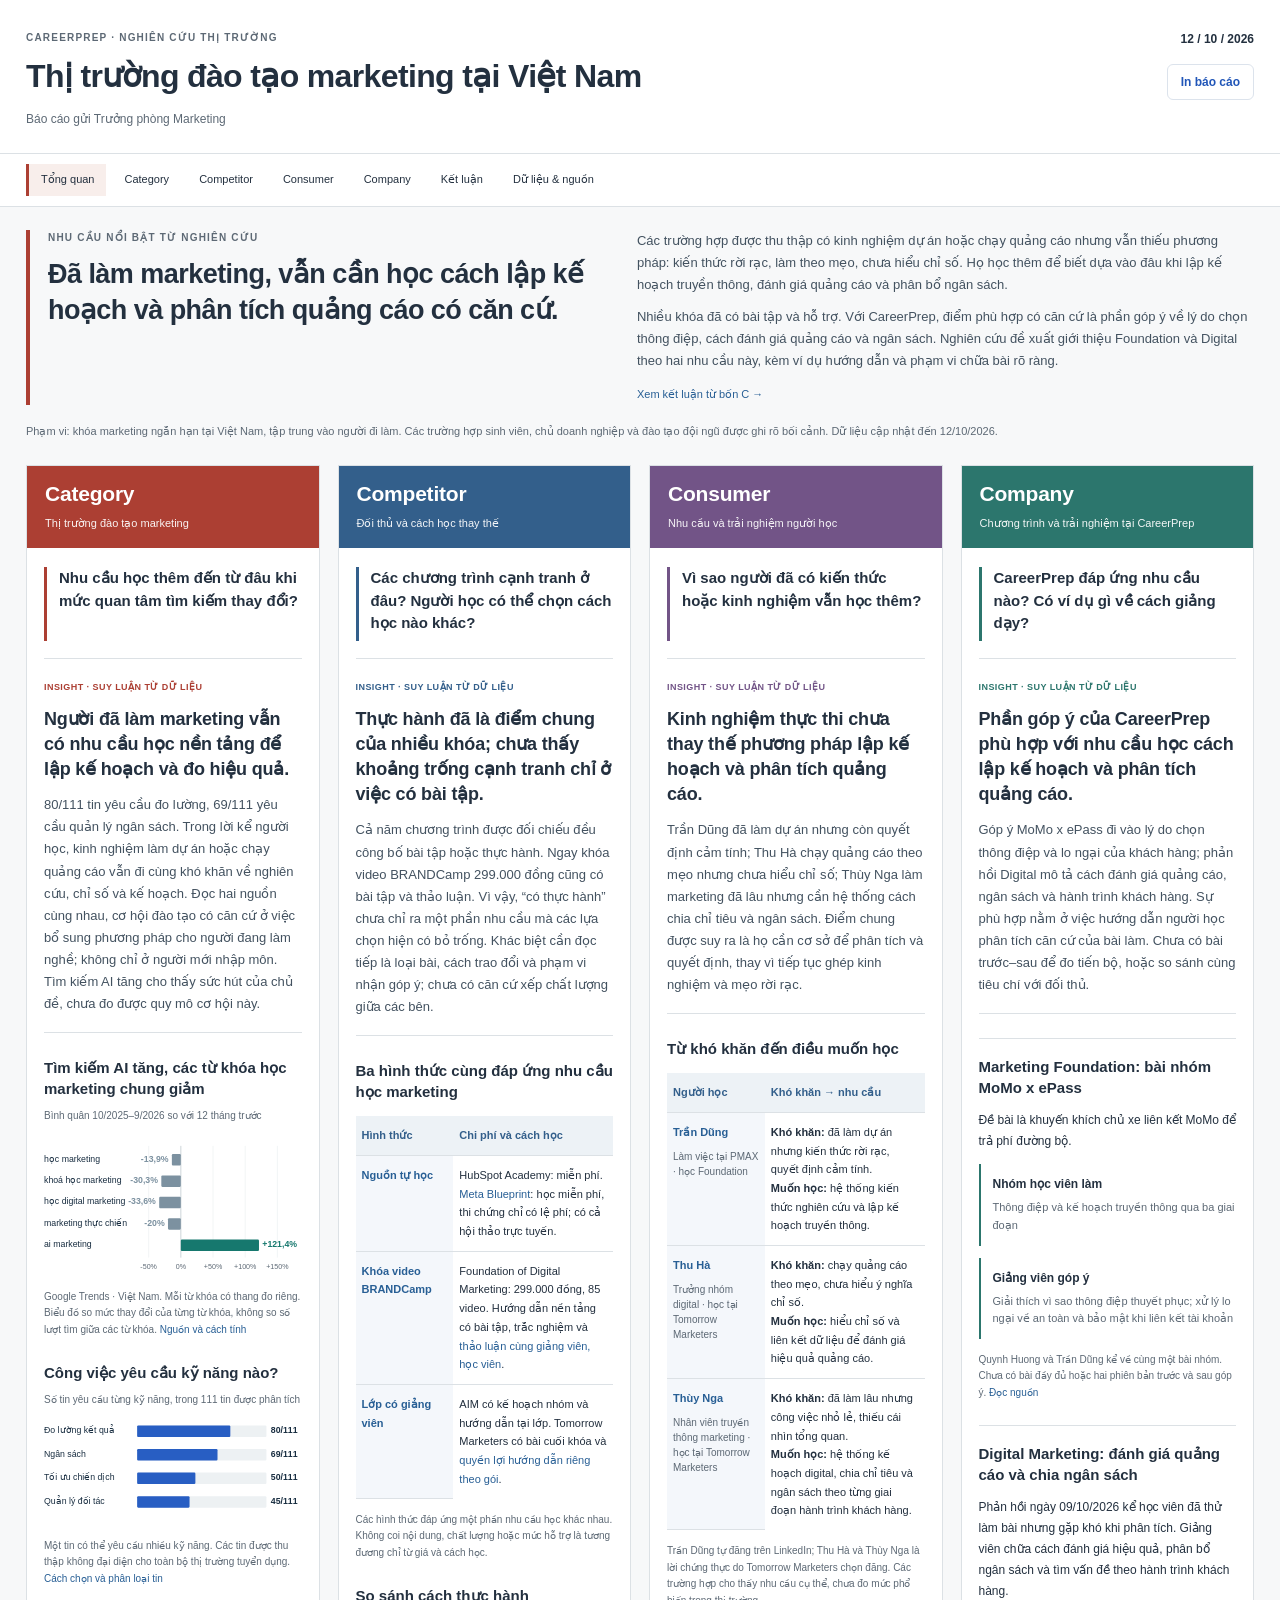
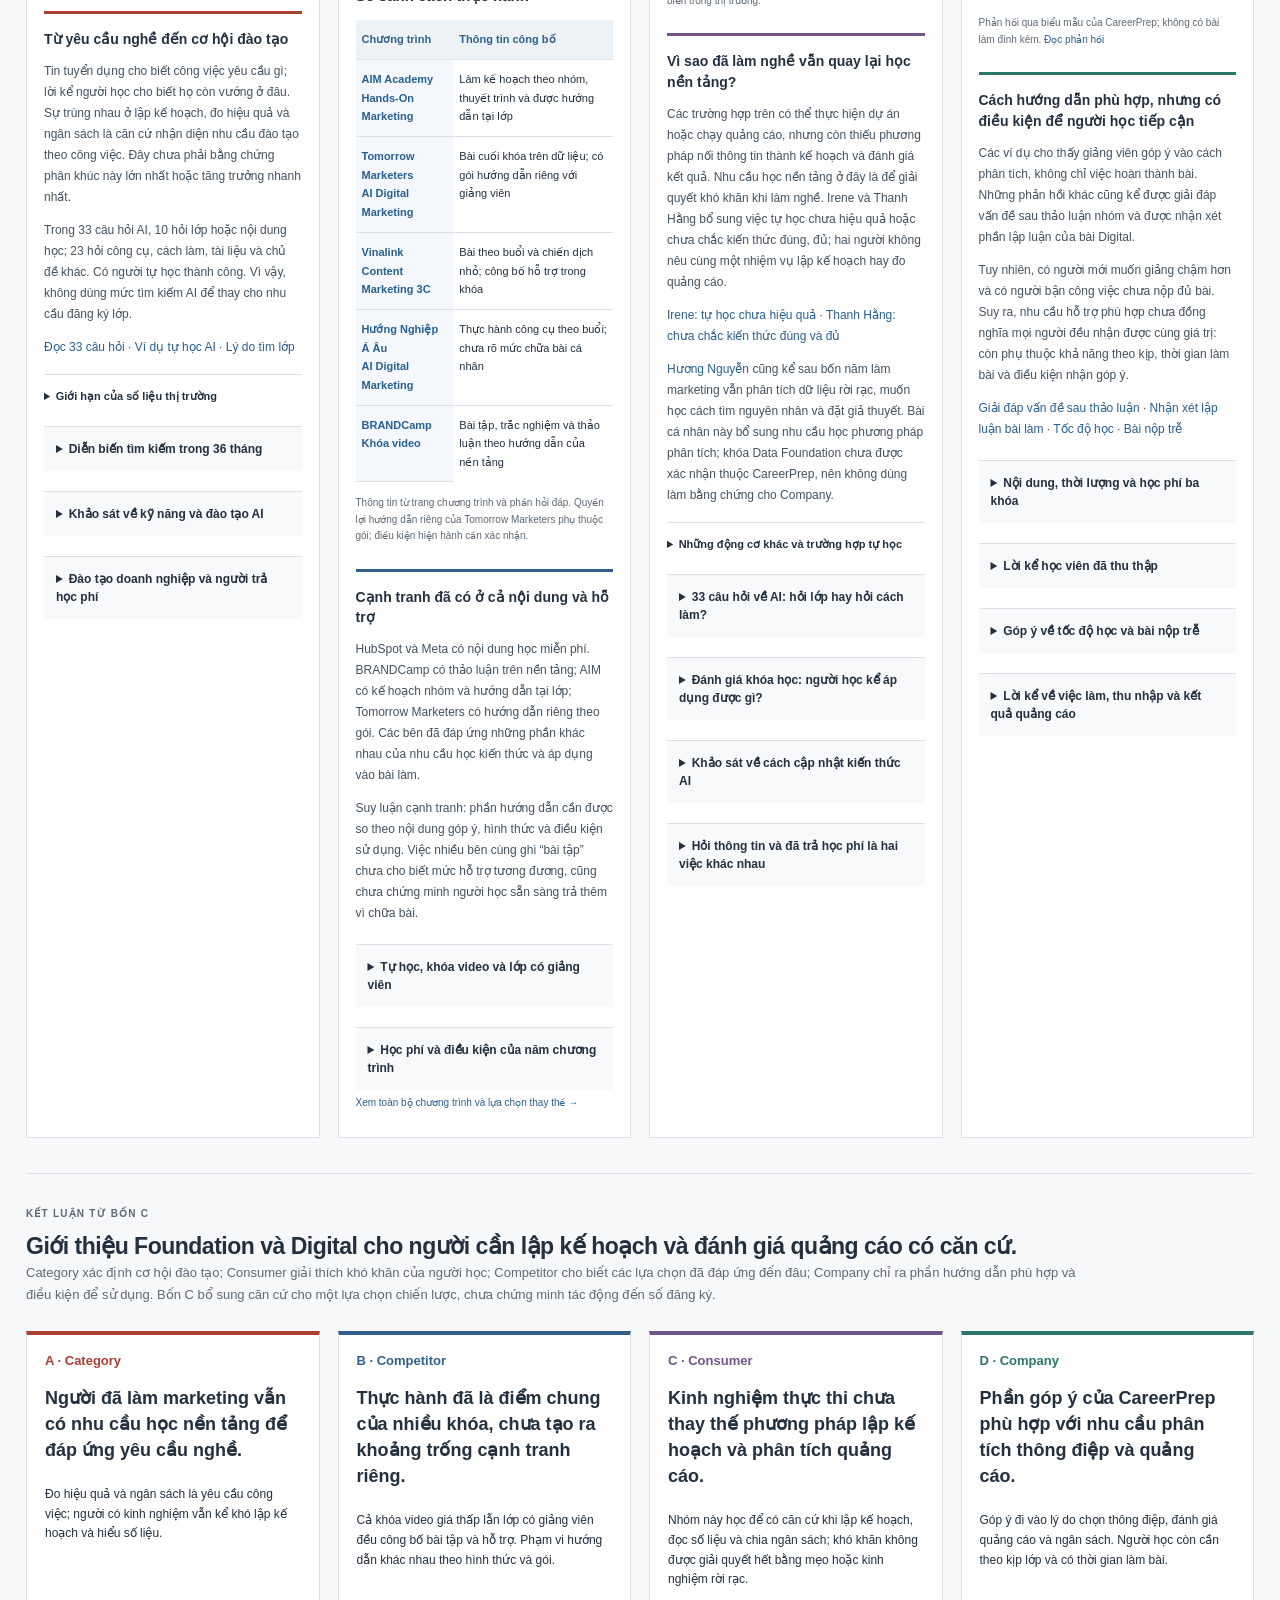
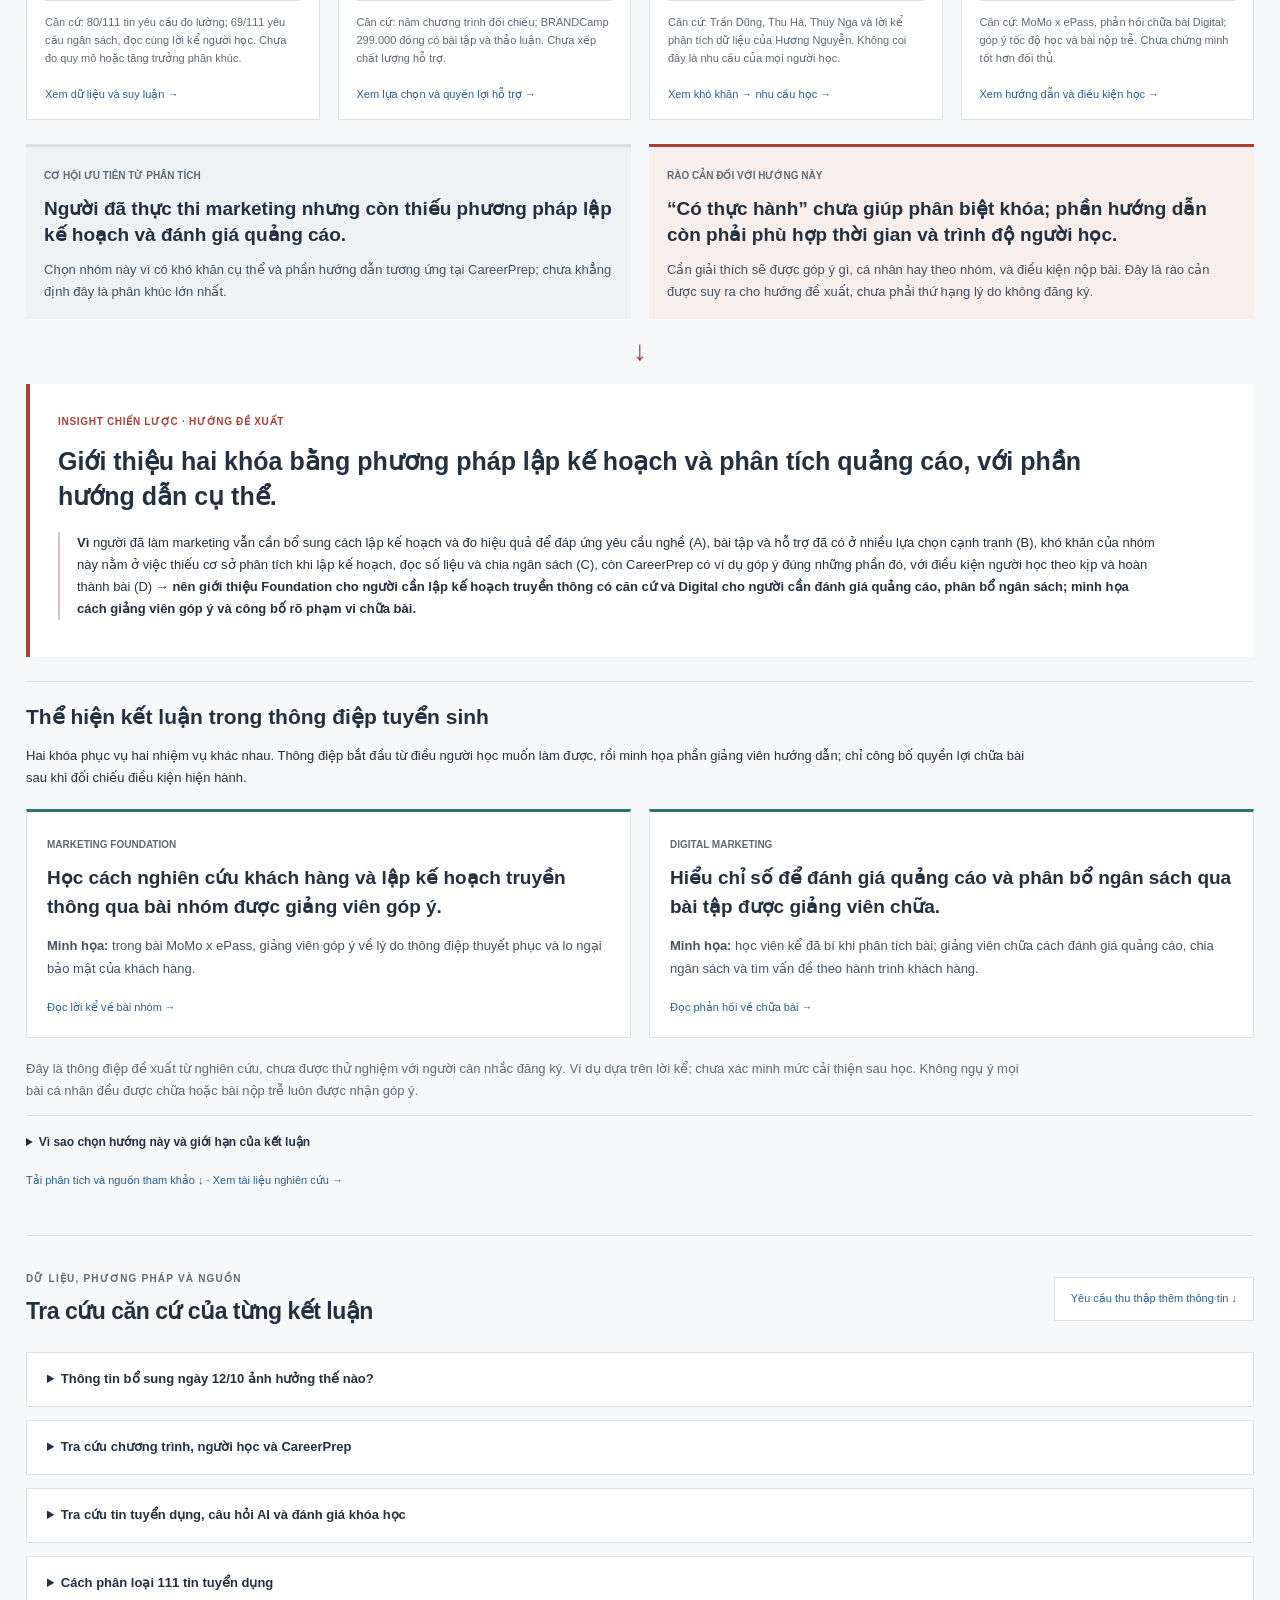
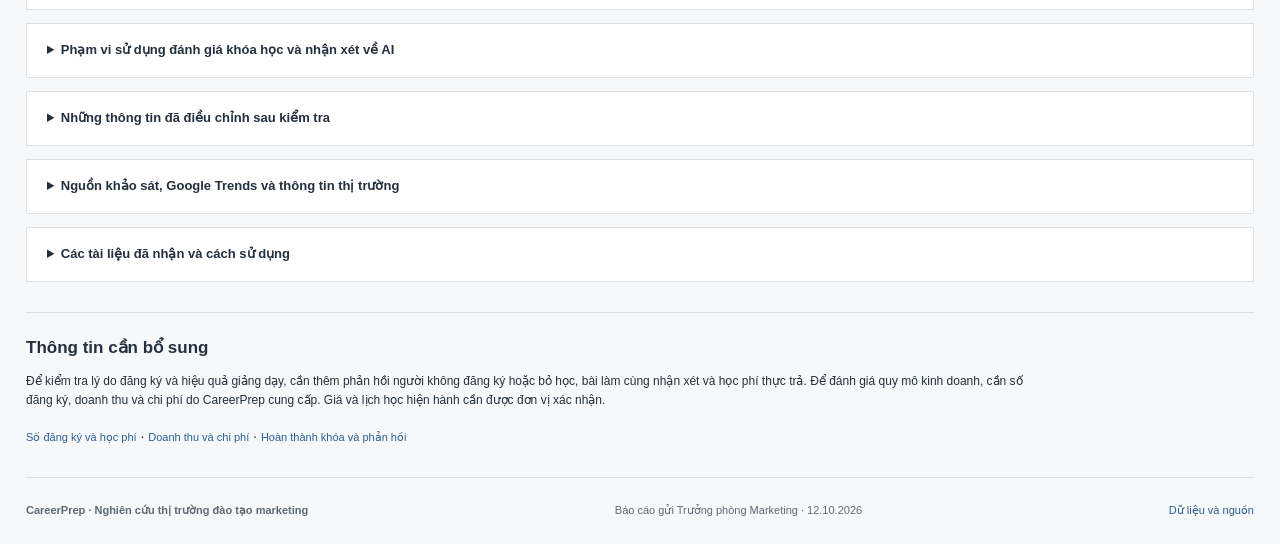
==== commit 41eed7bd: "Polish inference headings and record responsive verification" ====
--- a/index.html
+++ b/index.html
@@ -63,7 +63,7 @@
 
 <section id="three-c-company" class="c-panel company"><header class="c-header"><h2>Company</h2><span>Chương trình và trải nghiệm tại CareerPrep</span></header><div class="c-content">
 <p class="c-question">CareerPrep đáp ứng nhu cầu nào? Có ví dụ gì về cách giảng dạy?</p>
-<div class="c-finding"><span>INSIGHT · SUY LUẬN TỪ DỮ LIỆU</span><h3>CareerPrep có căn cứ về cách hướng dẫn phù hợp với nhu cầu lập kế hoạch và phân tích quảng cáo.</h3><p>Góp ý MoMo x ePass đi vào lý do chọn thông điệp và lo ngại của khách hàng; phản hồi Digital mô tả cách đánh giá quảng cáo, ngân sách và hành trình khách hàng. Sự phù hợp nằm ở việc hướng dẫn người học phân tích căn cứ của bài làm. Chưa có bài trước–sau để đo tiến bộ, hoặc so sánh cùng tiêu chí với đối thủ.</p></div>
+<div class="c-finding"><span>INSIGHT · SUY LUẬN TỪ DỮ LIỆU</span><h3>Phần góp ý của CareerPrep phù hợp với nhu cầu học cách lập kế hoạch và phân tích quảng cáo.</h3><p>Góp ý MoMo x ePass đi vào lý do chọn thông điệp và lo ngại của khách hàng; phản hồi Digital mô tả cách đánh giá quảng cáo, ngân sách và hành trình khách hàng. Sự phù hợp nằm ở việc hướng dẫn người học phân tích căn cứ của bài làm. Chưa có bài trước–sau để đo tiến bộ, hoặc so sánh cùng tiêu chí với đối thủ.</p></div>
 <div class="company-example"><h3>Marketing Foundation: bài nhóm MoMo x ePass</h3><p>Đề bài là khuyến khích chủ xe liên kết MoMo để trả phí đường bộ.</p><ol class="observed-case"><li><b>Nhóm học viên làm</b><span>Thông điệp và kế hoạch truyền thông qua ba giai đoạn</span></li><li><b>Giảng viên góp ý</b><span>Giải thích vì sao thông điệp thuyết phục; xử lý lo ngại về an toàn và bảo mật khi liên kết tài khoản</span></li></ol><p class="c-note">Quynh Huong và Trần Dũng kể về cùng một bài nhóm. Chưa có bài đầy đủ hoặc hai phiên bản trước và sau góp ý. <a href="#three-c-record-M3C-PF-023">Đọc nguồn</a></p></div>
 <div class="company-example"><h3>Digital Marketing: đánh giá quảng cáo và chia ngân sách</h3><p>Phản hồi ngày 09/10/2026 kể học viên đã thử làm bài nhưng gặp khó khi phân tích. Giảng viên chữa cách đánh giá hiệu quả, phân bổ ngân sách và tìm vấn đề theo hành trình khách hàng.</p><p class="c-note">Phản hồi qua biểu mẫu của CareerPrep; không có bài làm đính kèm. <a href="#three-c-record-M3C-PF-016">Đọc phản hồi</a></p></div>
 <div class="c-reading" id="company-reasoning"><h4>Cách hướng dẫn phù hợp, nhưng có điều kiện để người học tiếp cận</h4><p>Các ví dụ cho thấy giảng viên góp ý vào cách phân tích, không chỉ việc hoàn thành bài. Những phản hồi khác cũng kể được giải đáp vấn đề sau thảo luận nhóm và được nhận xét phần lập luận của bài Digital.</p><p>Tuy nhiên, có người mới muốn giảng chậm hơn và có người bận công việc chưa nộp đủ bài. Suy ra, nhu cầu hỗ trợ phù hợp chưa đồng nghĩa mọi người đều nhận được cùng giá trị: còn phụ thuộc khả năng theo kịp, thời gian làm bài và điều kiện nhận góp ý.</p><p><a href="#three-c-record-M3C-PF-006">Giải đáp vấn đề sau thảo luận</a> · <a href="#three-c-record-M3C-PF-020">Nhận xét lập luận bài làm</a> · <a href="#three-c-record-M3C-PF-039">Tốc độ học</a> · <a href="#three-c-record-M3C-PF-022">Bài nộp trễ</a></p></div>
@@ -74,8 +74,8 @@
 </div></section>
 </div>
 
-<section class="cross-c connected-story" id="research-conclusions"><div class="connection-heading"><p class="report-label">KẾT LUẬN TỪ BỐN C</p><h2>Chọn nhu cầu ra quyết định có căn cứ của người đã làm marketing để giới thiệu Foundation và Digital.</h2><p>Category xác định cơ hội đào tạo; Consumer giải thích khó khăn của người học; Competitor cho biết các lựa chọn đã đáp ứng đến đâu; Company chỉ ra phần hướng dẫn phù hợp và điều kiện để sử dụng. Bốn C bổ sung căn cứ cho một lựa chọn chiến lược, chưa chứng minh tác động đến số đăng ký.</p></div>
-<div class="connection-grid insight-summary" aria-label="Bốn insight dẫn đến kết luận chiến lược"><article class="category"><b>A · Category</b><h3>Người đã làm marketing vẫn có nhu cầu học nền tảng để đáp ứng yêu cầu nghề.</h3><p>Đo hiệu quả và ngân sách là yêu cầu công việc; người có kinh nghiệm vẫn kể khó lập kế hoạch và hiểu số liệu.</p><p class="summary-evidence">Căn cứ: 80/111 tin yêu cầu đo lường; 69/111 yêu cầu ngân sách, đọc cùng lời kể người học. Chưa đo quy mô hoặc tăng trưởng phân khúc.</p><a href="#category">Xem dữ liệu và suy luận →</a></article><article class="competitor"><b>B · Competitor</b><h3>Thực hành đã là điểm chung của nhiều khóa, chưa tạo ra khoảng trống cạnh tranh riêng.</h3><p>Cả khóa video giá thấp lẫn lớp có giảng viên đều công bố bài tập và hỗ trợ. Phạm vi hướng dẫn khác nhau theo hình thức và gói.</p><p class="summary-evidence">Căn cứ: năm chương trình đối chiếu; BRANDCamp 299.000 đồng có bài tập và thảo luận. Chưa xếp chất lượng hỗ trợ.</p><a href="#insights">Xem lựa chọn và quyền lợi hỗ trợ →</a></article><article class="consumer"><b>C · Consumer</b><h3>Kinh nghiệm thực thi chưa thay thế phương pháp lập kế hoạch và phân tích quảng cáo.</h3><p>Nhóm này học để có căn cứ khi lập kế hoạch, đọc số liệu và chia ngân sách; khó khăn không được giải quyết hết bằng mẹo hoặc kinh nghiệm rời rạc.</p><p class="summary-evidence">Căn cứ: Trần Dũng, Thu Hà, Thùy Nga và lời kể phân tích dữ liệu của Hương Nguyễn. Không coi đây là nhu cầu của mọi người học.</p><a href="#three-c-customers">Xem khó khăn → nhu cầu học →</a></article><article class="company"><b>D · Company</b><h3>CareerPrep có cách hướng dẫn được kể phù hợp với nhu cầu phân tích của nhóm này.</h3><p>Góp ý đi vào lý do chọn thông điệp, đánh giá quảng cáo và ngân sách. Người học còn cần theo kịp lớp và có thời gian làm bài.</p><p class="summary-evidence">Căn cứ: MoMo x ePass, phản hồi chữa bài Digital; góp ý tốc độ học và bài nộp trễ. Chưa chứng minh tốt hơn đối thủ.</p><a href="#three-c-company">Xem hướng dẫn và điều kiện học →</a></article></div>
+<section class="cross-c connected-story" id="research-conclusions"><div class="connection-heading"><p class="report-label">KẾT LUẬN TỪ BỐN C</p><h2>Giới thiệu Foundation và Digital cho người cần lập kế hoạch và đánh giá quảng cáo có căn cứ.</h2><p>Category xác định cơ hội đào tạo; Consumer giải thích khó khăn của người học; Competitor cho biết các lựa chọn đã đáp ứng đến đâu; Company chỉ ra phần hướng dẫn phù hợp và điều kiện để sử dụng. Bốn C bổ sung căn cứ cho một lựa chọn chiến lược, chưa chứng minh tác động đến số đăng ký.</p></div>
+<div class="connection-grid insight-summary" aria-label="Bốn insight dẫn đến kết luận chiến lược"><article class="category"><b>A · Category</b><h3>Người đã làm marketing vẫn có nhu cầu học nền tảng để đáp ứng yêu cầu nghề.</h3><p>Đo hiệu quả và ngân sách là yêu cầu công việc; người có kinh nghiệm vẫn kể khó lập kế hoạch và hiểu số liệu.</p><p class="summary-evidence">Căn cứ: 80/111 tin yêu cầu đo lường; 69/111 yêu cầu ngân sách, đọc cùng lời kể người học. Chưa đo quy mô hoặc tăng trưởng phân khúc.</p><a href="#category">Xem dữ liệu và suy luận →</a></article><article class="competitor"><b>B · Competitor</b><h3>Thực hành đã là điểm chung của nhiều khóa, chưa tạo ra khoảng trống cạnh tranh riêng.</h3><p>Cả khóa video giá thấp lẫn lớp có giảng viên đều công bố bài tập và hỗ trợ. Phạm vi hướng dẫn khác nhau theo hình thức và gói.</p><p class="summary-evidence">Căn cứ: năm chương trình đối chiếu; BRANDCamp 299.000 đồng có bài tập và thảo luận. Chưa xếp chất lượng hỗ trợ.</p><a href="#insights">Xem lựa chọn và quyền lợi hỗ trợ →</a></article><article class="consumer"><b>C · Consumer</b><h3>Kinh nghiệm thực thi chưa thay thế phương pháp lập kế hoạch và phân tích quảng cáo.</h3><p>Nhóm này học để có căn cứ khi lập kế hoạch, đọc số liệu và chia ngân sách; khó khăn không được giải quyết hết bằng mẹo hoặc kinh nghiệm rời rạc.</p><p class="summary-evidence">Căn cứ: Trần Dũng, Thu Hà, Thùy Nga và lời kể phân tích dữ liệu của Hương Nguyễn. Không coi đây là nhu cầu của mọi người học.</p><a href="#three-c-customers">Xem khó khăn → nhu cầu học →</a></article><article class="company"><b>D · Company</b><h3>Phần góp ý của CareerPrep phù hợp với nhu cầu phân tích thông điệp và quảng cáo.</h3><p>Góp ý đi vào lý do chọn thông điệp, đánh giá quảng cáo và ngân sách. Người học còn cần theo kịp lớp và có thời gian làm bài.</p><p class="summary-evidence">Căn cứ: MoMo x ePass, phản hồi chữa bài Digital; góp ý tốc độ học và bài nộp trễ. Chưa chứng minh tốt hơn đối thủ.</p><a href="#three-c-company">Xem hướng dẫn và điều kiện học →</a></article></div>
 <div class="strategy-priority"><div><span>CƠ HỘI ƯU TIÊN TỪ PHÂN TÍCH</span><h3>Người đã thực thi marketing nhưng còn thiếu phương pháp lập kế hoạch và đánh giá quảng cáo.</h3><p>Chọn nhóm này vì có khó khăn cụ thể và phần hướng dẫn tương ứng tại CareerPrep; chưa khẳng định đây là phân khúc lớn nhất.</p></div><div><span>RÀO CẢN ĐỐI VỚI HƯỚNG NÀY</span><h3>“Có thực hành” chưa giúp phân biệt khóa; phần hướng dẫn còn phải phù hợp thời gian và trình độ người học.</h3><p>Cần giải thích sẽ được góp ý gì, cá nhân hay theo nhóm, và điều kiện nộp bài. Đây là rào cản được suy ra cho hướng đề xuất, chưa phải thứ hạng lý do không đăng ký.</p></div></div>
 <div class="connection-arrow" aria-hidden="true">↓</div><div class="joint-insight"><span>INSIGHT CHIẾN LƯỢC · HƯỚNG ĐỀ XUẤT</span><h3>Giới thiệu hai khóa bằng phương pháp lập kế hoạch và phân tích quảng cáo, với phần hướng dẫn cụ thể.</h3><p class="causal-sentence"><b>Vì</b> người đã làm marketing vẫn cần bổ sung cách lập kế hoạch và đo hiệu quả để đáp ứng yêu cầu nghề (A), bài tập và hỗ trợ đã có ở nhiều lựa chọn cạnh tranh (B), khó khăn của nhóm này nằm ở việc thiếu cơ sở phân tích khi lập kế hoạch, đọc số liệu và chia ngân sách (C), còn CareerPrep có ví dụ góp ý đúng những phần đó, với điều kiện người học theo kịp và hoàn thành bài (D) → <b>nên giới thiệu Foundation cho người cần lập kế hoạch truyền thông có căn cứ và Digital cho người cần đánh giá quảng cáo, phân bổ ngân sách; minh họa cách giảng viên góp ý và công bố rõ phạm vi chữa bài.</b></p></div>
 <div class="strategy-application"><h3>Thể hiện kết luận trong thông điệp tuyển sinh</h3><p>Hai khóa phục vụ hai nhiệm vụ khác nhau. Thông điệp bắt đầu từ điều người học muốn làm được, rồi minh họa phần giảng viên hướng dẫn; chỉ công bố quyền lợi chữa bài sau khi đối chiếu điều kiện hiện hành.</p><div class="message-grid"><article><span>MARKETING FOUNDATION</span><h4>Học cách nghiên cứu khách hàng và lập kế hoạch truyền thông qua bài nhóm được giảng viên góp ý.</h4><p><b>Minh họa:</b> trong bài MoMo x ePass, giảng viên góp ý về lý do thông điệp thuyết phục và lo ngại bảo mật của khách hàng.</p><a href="#three-c-record-M3C-PF-023">Đọc lời kể về bài nhóm →</a></article><article><span>DIGITAL MARKETING</span><h4>Hiểu chỉ số để đánh giá quảng cáo và phân bổ ngân sách qua bài tập được giảng viên chữa.</h4><p><b>Minh họa:</b> học viên kể đã bí khi phân tích bài; giảng viên chữa cách đánh giá quảng cáo, chia ngân sách và tìm vấn đề theo hành trình khách hàng.</p><a href="#three-c-record-M3C-PF-016">Đọc phản hồi về chữa bài →</a></article></div><p class="c-note">Đây là thông điệp đề xuất từ nghiên cứu, chưa được thử nghiệm với người cân nhắc đăng ký. Ví dụ dựa trên lời kể; chưa xác minh mức cải thiện sau học. Không ngụ ý mọi bài cá nhân đều được chữa hoặc bài nộp trễ luôn được nhận góp ý.</p></div>
